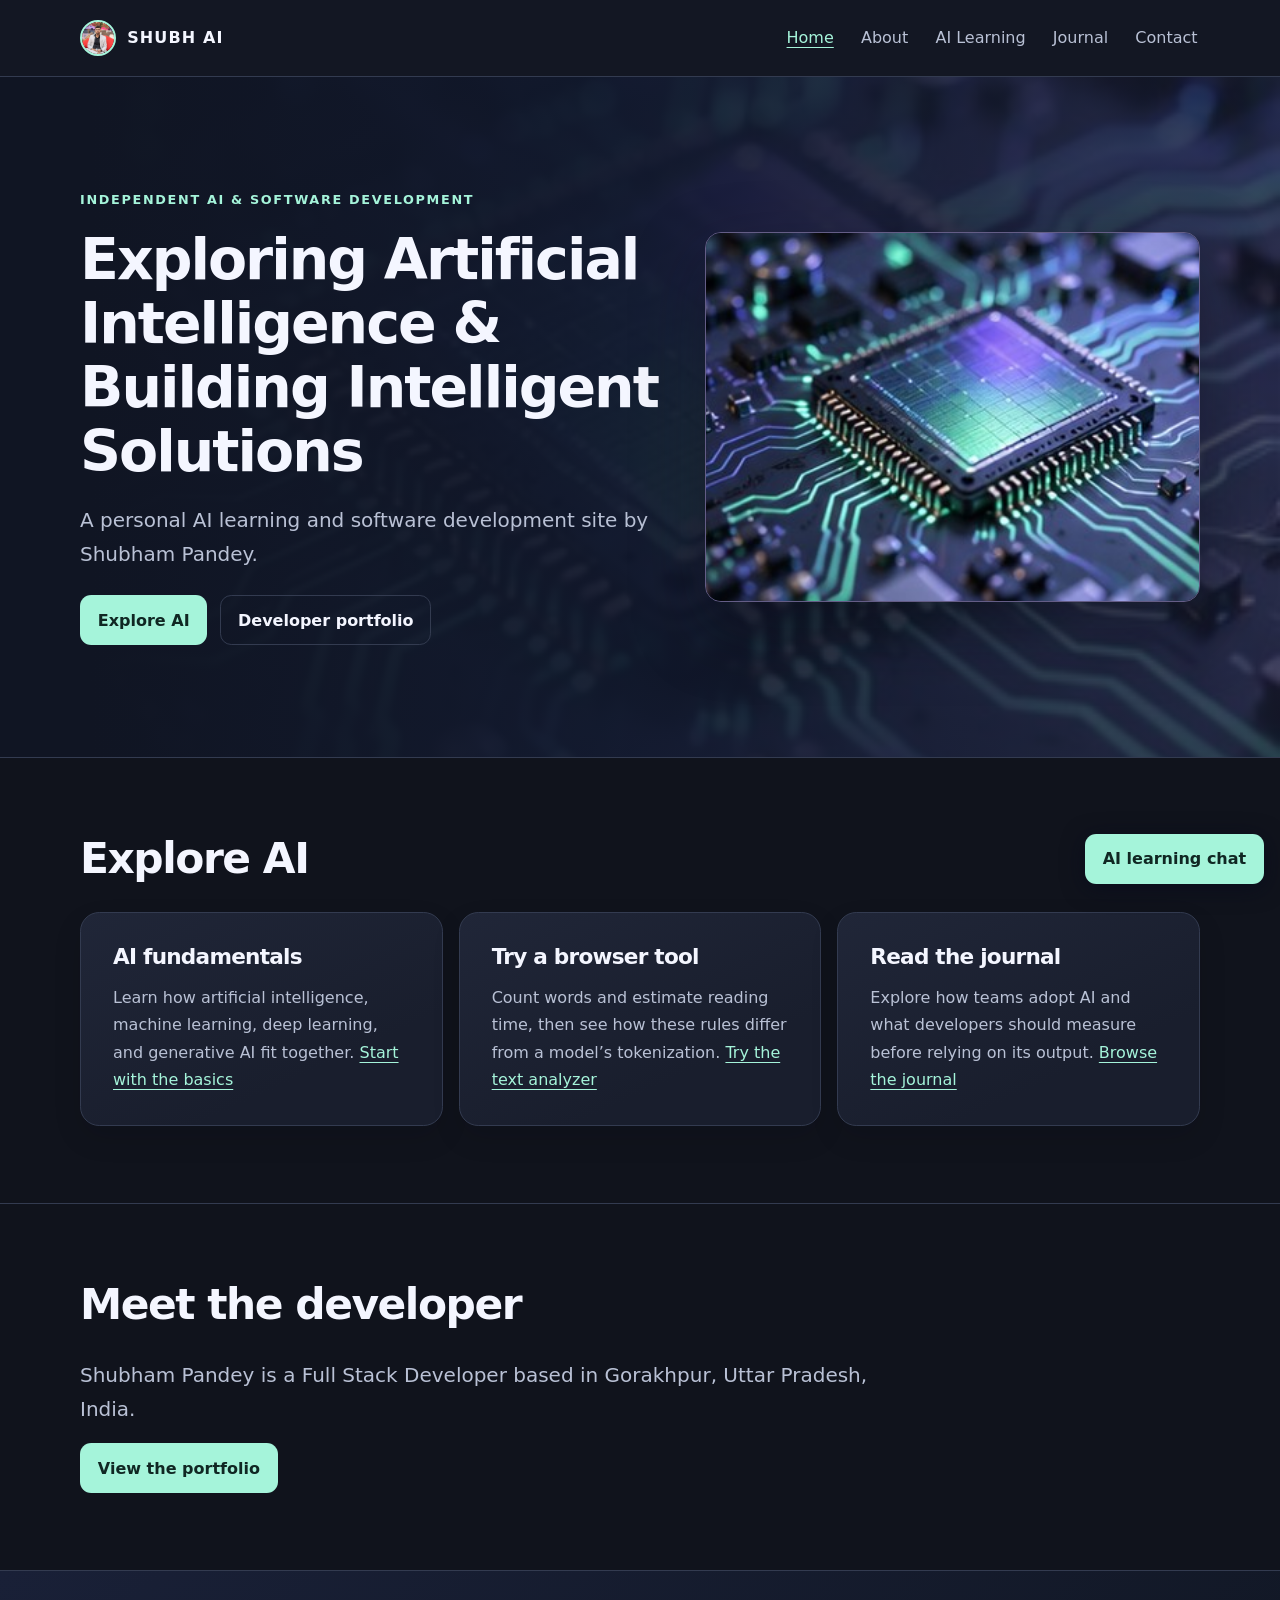
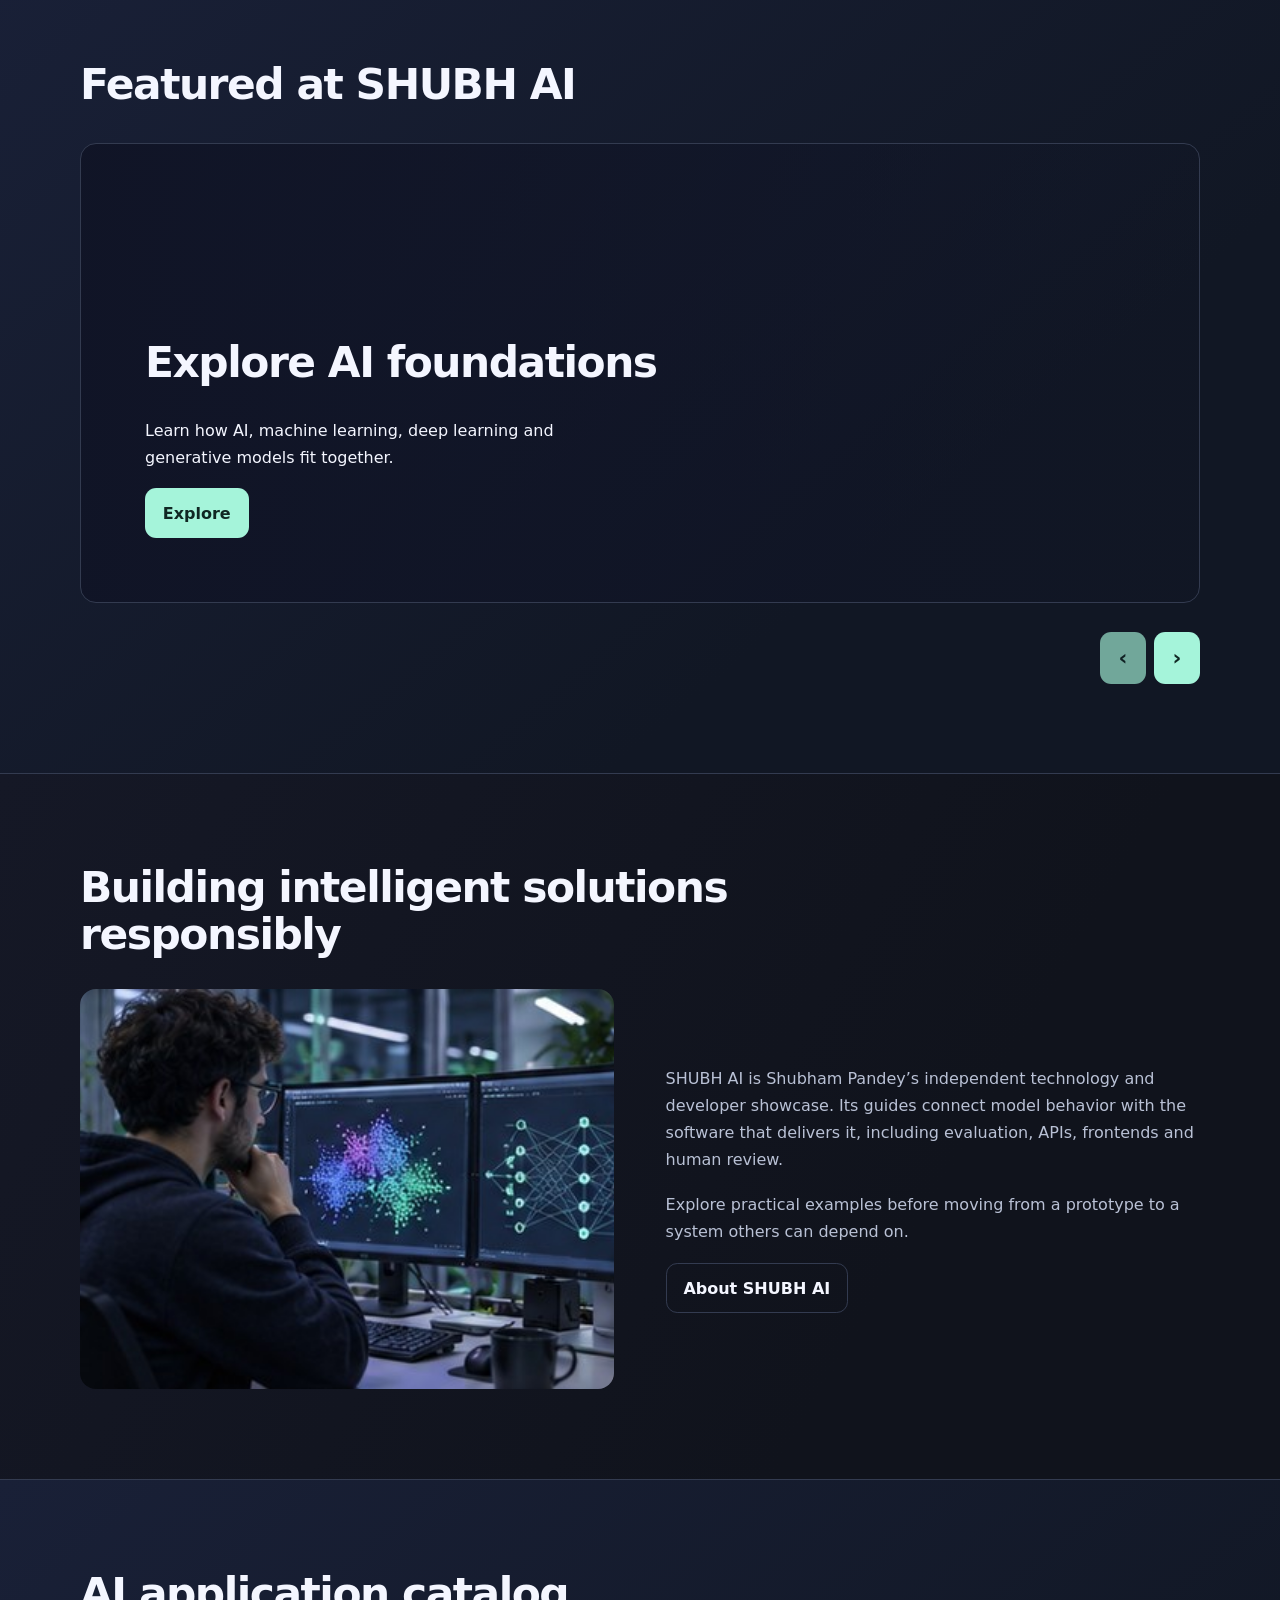
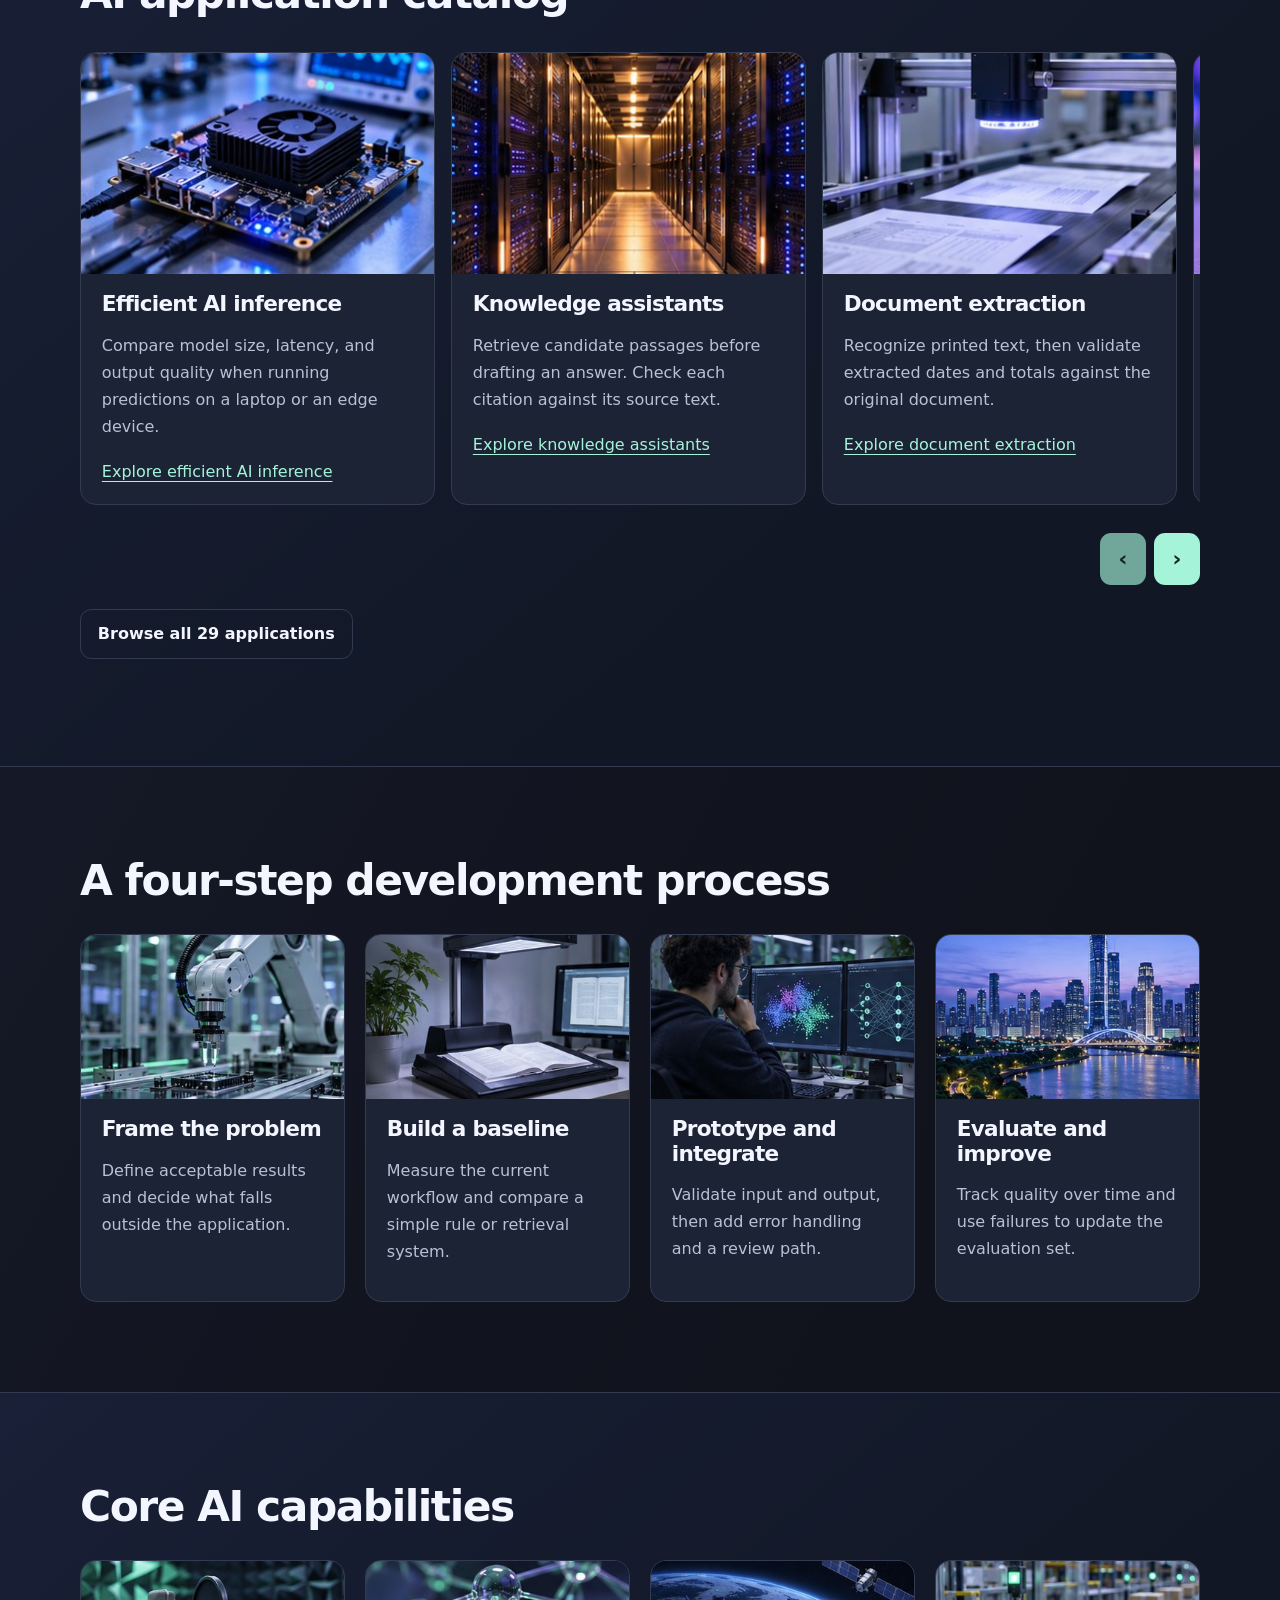
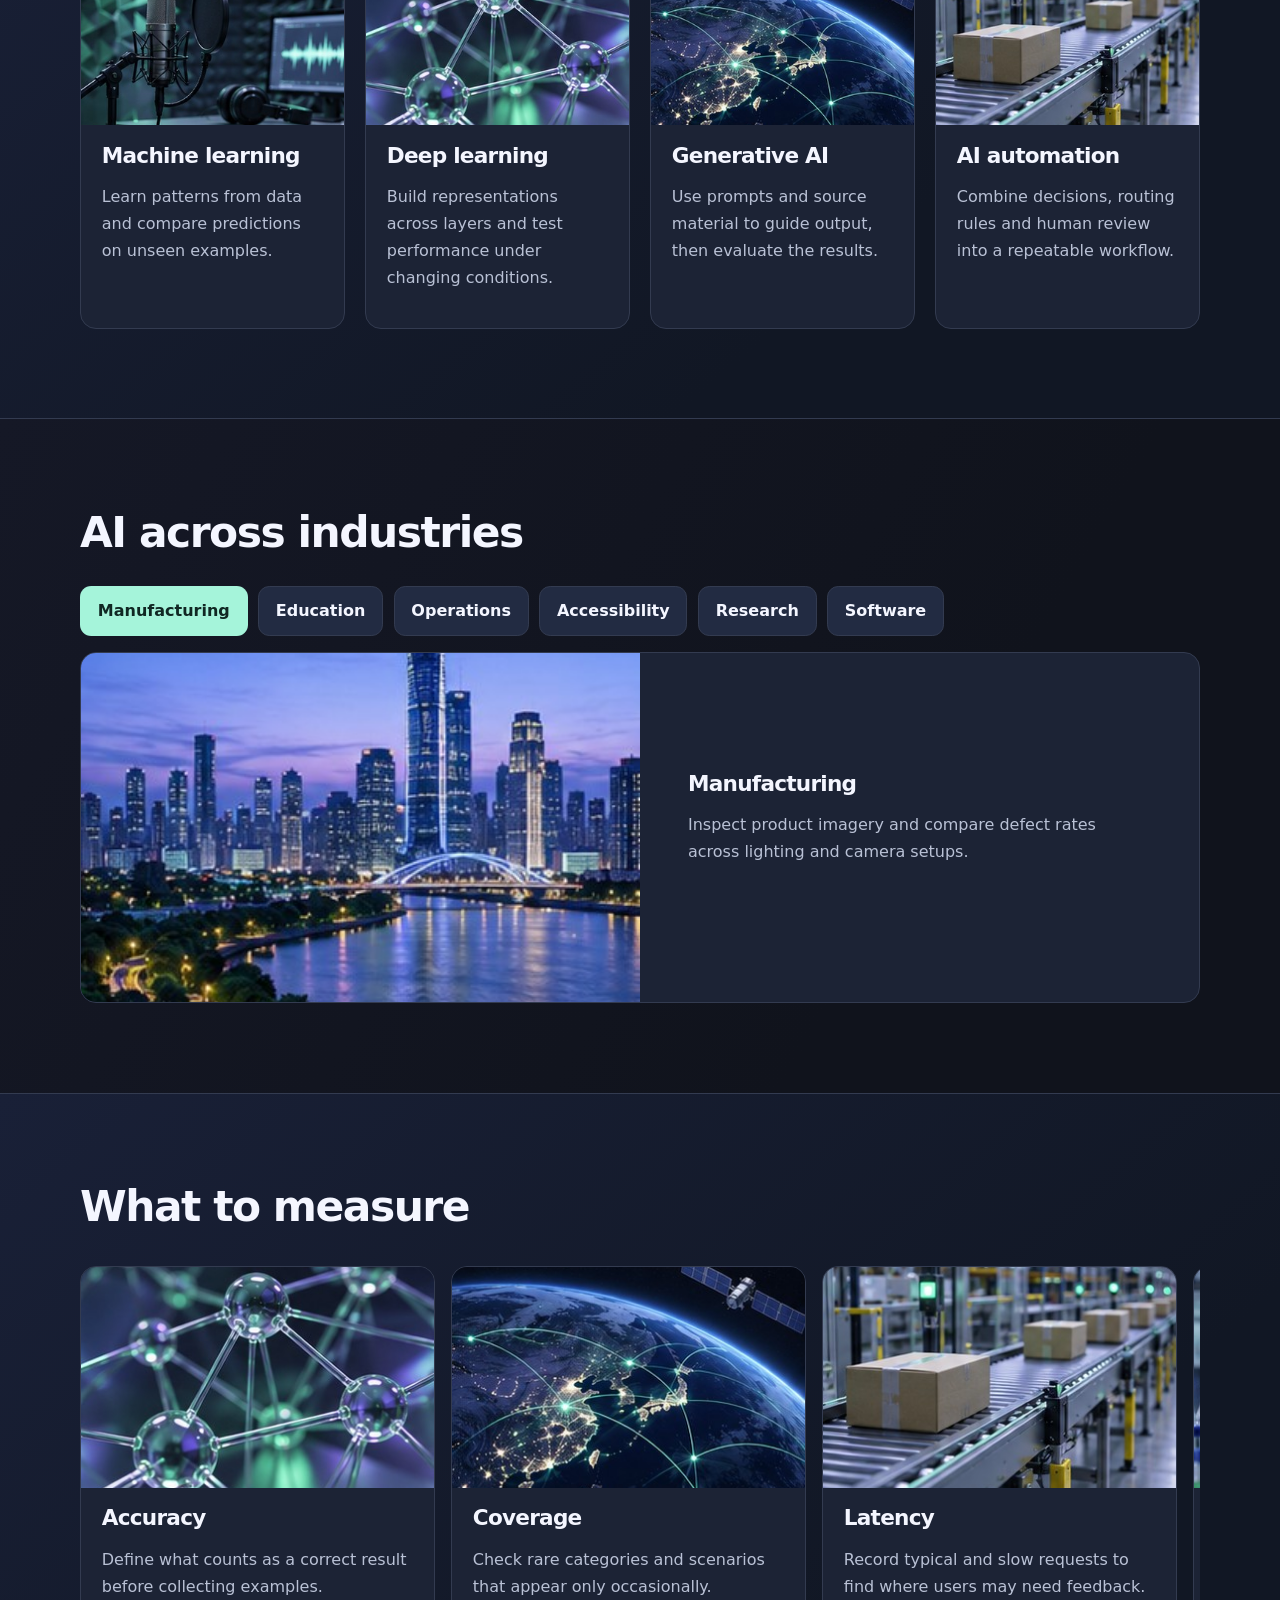
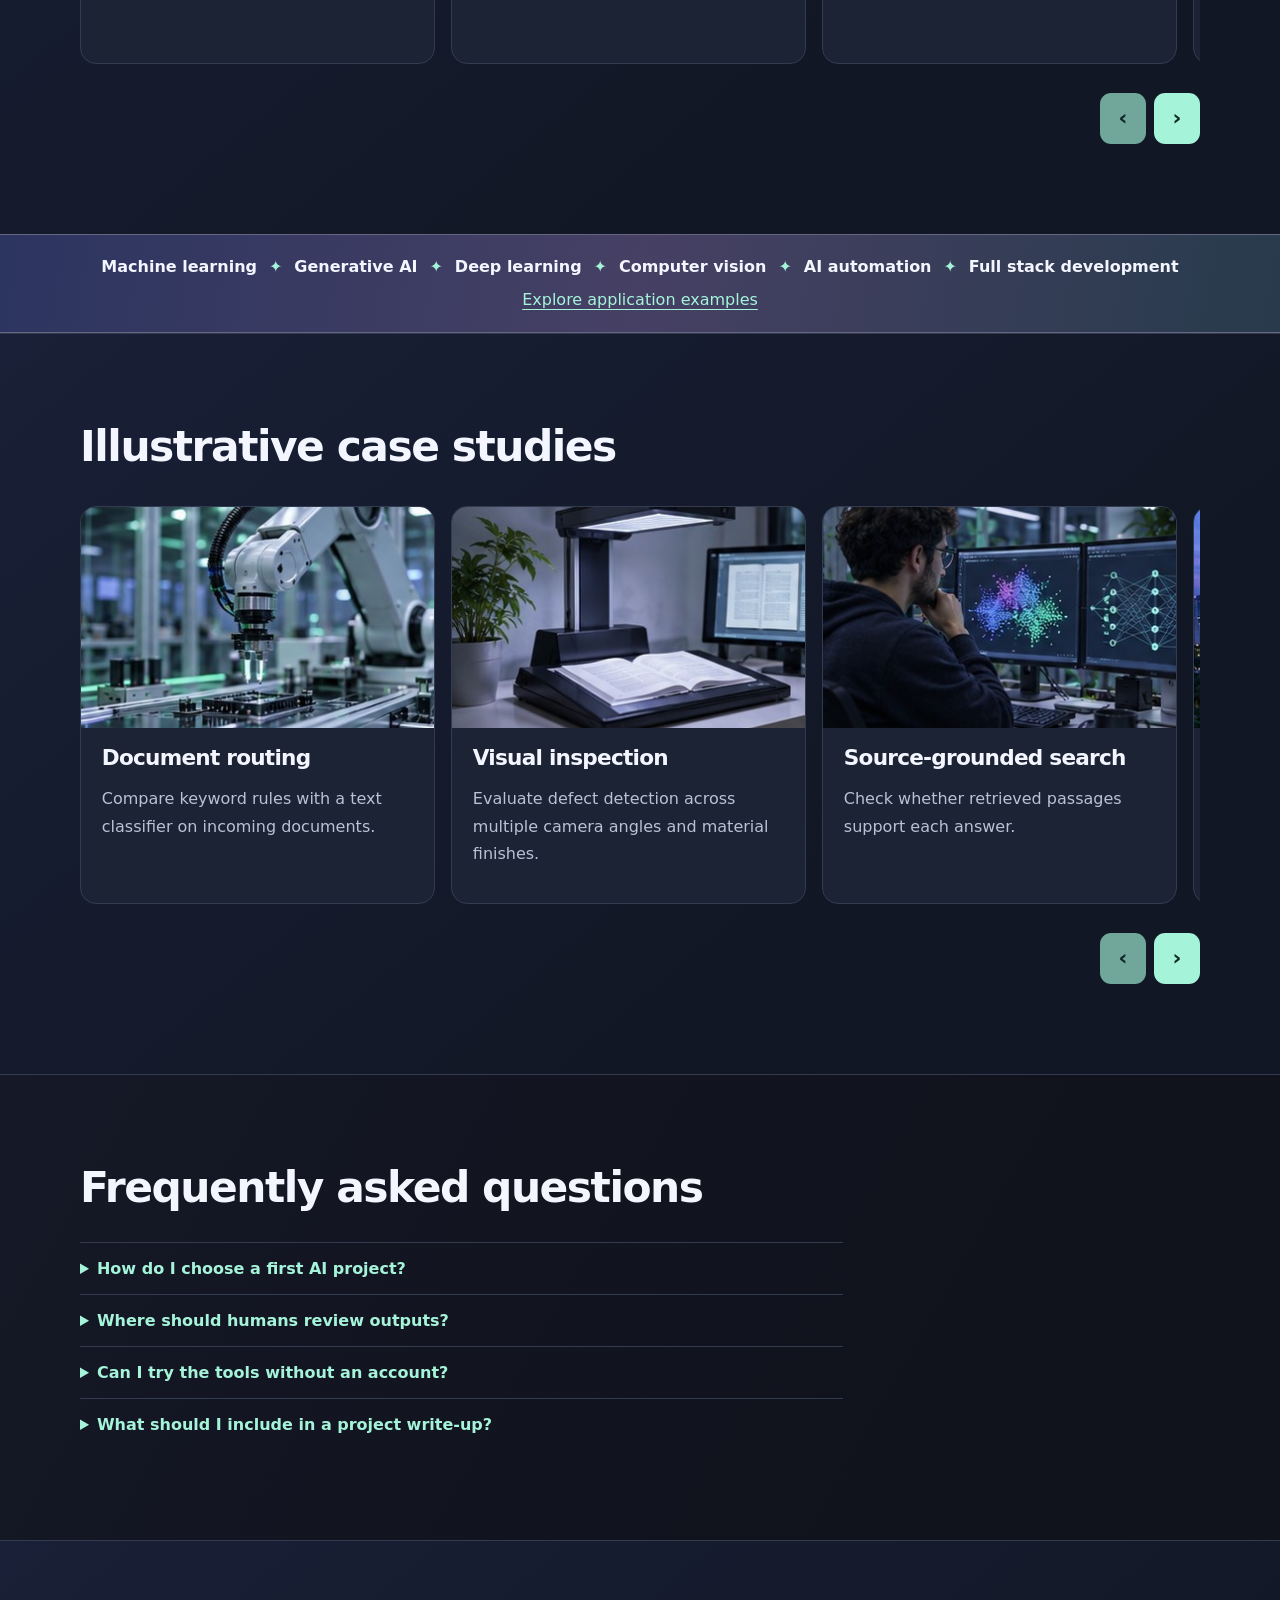
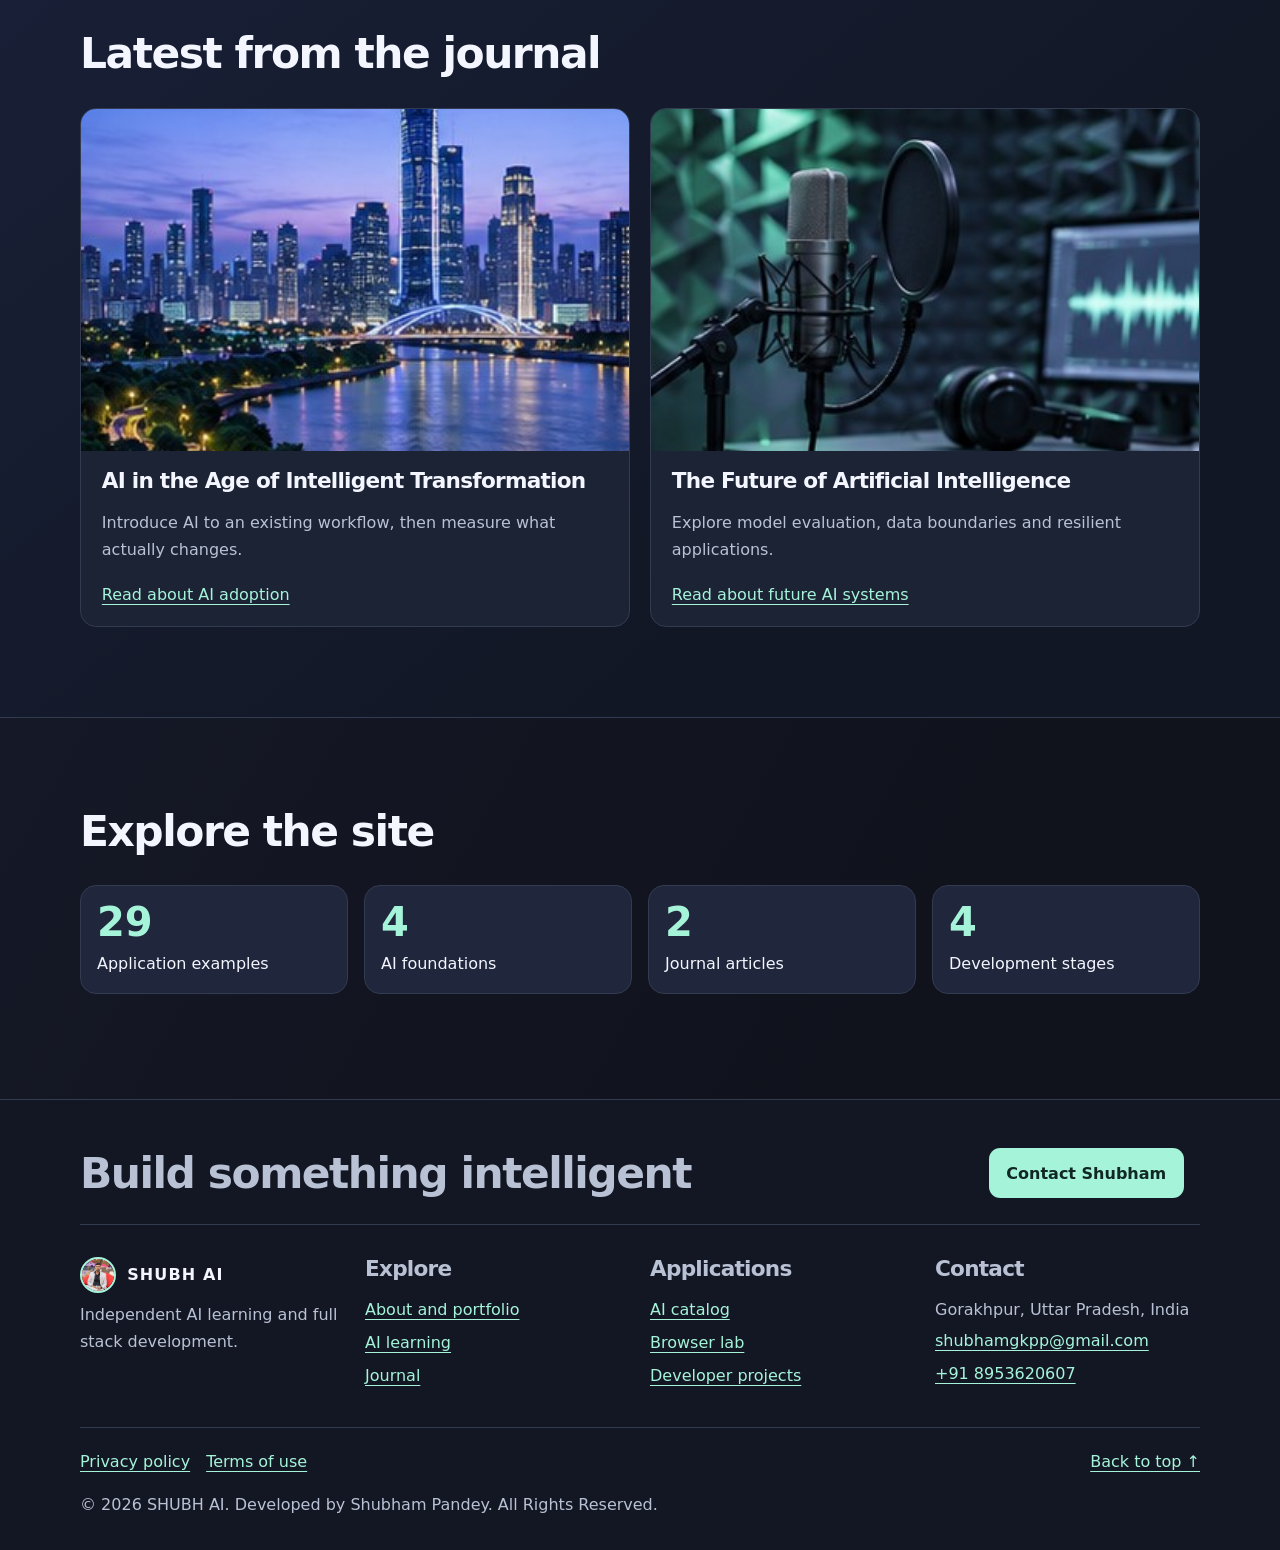
==== index.html @ d853c89f "Publish SHUBH AI website source" ====
<!doctype html>
<html lang="en">
<head>
  <meta charset="utf-8">
  <meta name="viewport" content="width=device-width, initial-scale=1">
  <title>Exploring Artificial Intelligence &amp; Building Intelligent Solutions | SHUBH AI</title>
  <meta name="description" content="A personal AI learning and software development site by Shubham Pandey.">
  <meta name="theme-color" content="#10131c">
  <link rel="icon" href="assets/mark.svg" type="image/svg+xml">
  <link rel="stylesheet" href="assets/site.css">
  <script defer src="assets/site.js"></script>

  <script defer src="assets/experience.js"></script>
</head>
<body id="top">
  <a class="skip" href="#main">Skip to content</a>
  <header><div class="wrap bar">
    <a class="brand" href="index.html"><img class="portrait-logo" src="assets/brand-photo.png" width="36" height="36" alt=""> SHUBH AI</a>
    <button class="menu secondary" type="button" aria-controls="navigation" aria-expanded="false">Menu</button>
    <nav id="navigation" aria-label="Main navigation"><a href="index.html" aria-current="page">Home</a><a href="about.html">About</a><a href="ai-solutions.html">AI Learning</a><a href="blog.html">Journal</a><a href="contact.html">Contact</a></nav>
  </div></header>
  <main id="main" tabindex="-1">
    <section class="hero home"><div class="wrap">
      <div><p class="eyebrow">Independent AI &amp; software development</p><h1>Exploring Artificial Intelligence &amp; Building Intelligent Solutions</h1><p class="lead">A personal AI learning and software development site by Shubham Pandey.</p><div class="actions"><a class="button " href="ai-solutions.html">Explore AI</a><a class="button secondary" href="about.html#developer">Developer portfolio</a></div></div><img class="editorial" src="assets/editorial-0.jpg" width="640" height="480" alt="" fetchpriority="high">
    </div></section>
    <section class="section"><div class="wrap "><h2>Explore AI</h2><div class="grid"><article class="card"><h3>AI fundamentals</h3><p>Learn how artificial intelligence, machine learning, deep learning, and generative AI fit together. <a href="ai-solutions.html#artificial-intelligence">Start with the basics</a></p></article><article class="card"><h3>Try a browser tool</h3><p>Count words and estimate reading time, then see how these rules differ from a model’s tokenization. <a href="ai-solutions.html#tools">Try the text analyzer</a></p></article><article class="card"><h3>Read the journal</h3><p>Explore how teams adopt AI and what developers should measure before relying on its output. <a href="blog.html">Browse the journal</a></p></article></div></div></section><section class="section"><div class="wrap "><h2>Meet the developer</h2><p class="lead">Shubham Pandey is a Full Stack Developer based in Gorakhpur, Uttar Pradesh, India.</p><a class="button " href="about.html#developer">View the portfolio</a></div></section>
  <section class="showcase featured"><div class="wrap"><h2>Featured at SHUBH AI</h2><div class="carousel" data-carousel><div class="rail" tabindex="0" aria-label="Scrollable cards"><article class="hero-slide" style="--hero-image:url(assets/editorial-0.jpg)"><div><h2>Explore AI foundations</h2><p>Learn how AI, machine learning, deep learning and generative models fit together.</p><a class="button" href="ai-solutions.html">Explore</a></div></article><article class="hero-slide" style="--hero-image:url(assets/editorial-1.jpg)"><div><h2>Study practical applications</h2><p>Explore 29 examples spanning vision, language, research and automation.</p><a class="button" href="ai-solutions.html#catalog">Explore</a></div></article><article class="hero-slide" style="--hero-image:url(assets/editorial-2.jpg)"><div><h2>Read the AI journal</h2><p>Explore decisions that shape real AI applications.</p><a class="button" href="blog.html">Explore</a></div></article><article class="hero-slide" style="--hero-image:url(assets/editorial-3.jpg)"><div><h2>Meet the developer</h2><p>See the portfolio and technical skill set behind SHUBH AI.</p><a class="button" href="about.html#developer">Explore</a></div></article><article class="hero-slide" style="--hero-image:url(assets/editorial-4.jpg)"><div><h2>Try the browser lab</h2><p>Analyze text without an account or external API.</p><a class="button" href="ai-solutions.html#tools">Explore</a></div></article></div><div class="rail-controls" hidden><button type="button" data-prev aria-label="Previous card">‹</button><button type="button" data-next aria-label="Next card">›</button></div></div></div></section><section class="showcase "><div class="wrap"><h2>Building intelligent solutions responsibly</h2><div class="feature-split"><img class="editorial" src="assets/editorial-5.jpg" width="640" height="480" alt="" loading="lazy"><div><p>SHUBH AI is Shubham Pandey’s independent technology and developer showcase. Its guides connect model behavior with the software that delivers it, including evaluation, APIs, frontends and human review.</p><p>Explore practical examples before moving from a prototype to a system others can depend on.</p><a class="button secondary" href="about.html">About SHUBH AI</a></div></div></div></section><section class="showcase "><div class="wrap"><h2>AI application catalog</h2><div class="carousel" data-carousel><div class="rail" tabindex="0" aria-label="Scrollable cards"><article class="feature-card" ><img class="editorial" src="assets/editorial-16.jpg" width="640" height="480" alt="" loading="lazy"><div><h3>Efficient AI inference</h3><p>Compare model size, latency, and output quality when running predictions on a laptop or an edge device.</p><a href="ai-solutions.html#application-1">Explore efficient AI inference</a></div></article><article class="feature-card" ><img class="editorial" src="assets/editorial-17.jpg" width="640" height="480" alt="" loading="lazy"><div><h3>Knowledge assistants</h3><p>Retrieve candidate passages before drafting an answer. Check each citation against its source text.</p><a href="ai-solutions.html#application-2">Explore knowledge assistants</a></div></article><article class="feature-card" ><img class="editorial" src="assets/editorial-20.jpg" width="640" height="480" alt="" loading="lazy"><div><h3>Document extraction</h3><p>Recognize printed text, then validate extracted dates and totals against the original document.</p><a href="ai-solutions.html#application-3">Explore document extraction</a></div></article><article class="feature-card" ><img class="editorial" src="assets/editorial-19.jpg" width="640" height="480" alt="" loading="lazy"><div><h3>Interview practice</h3><p>Build a rubric for practice questions and give learners feedback they can inspect.</p><a href="ai-solutions.html#application-4">Explore interview practice</a></div></article><article class="feature-card" ><img class="editorial" src="assets/editorial-12.jpg" width="640" height="480" alt="" loading="lazy"><div><h3>Image classification</h3><p>Train on labeled examples. Use error analysis to find classes the model confuses.</p><a href="ai-solutions.html#application-5">Explore image classification</a></div></article><article class="feature-card" ><img class="editorial" src="assets/editorial-21.jpg" width="640" height="480" alt="" loading="lazy"><div><h3>Video event detection</h3><p>Test event detection on short clips with changes in lighting and camera position.</p><a href="ai-solutions.html#application-6">Explore video event detection</a></div></article><article class="feature-card" ><img class="editorial" src="assets/editorial-29.jpg" width="640" height="480" alt="" loading="lazy"><div><h3>Driver attention</h3><p>Study how glare and camera position affect an attention detector on recorded test clips.</p><a href="ai-solutions.html#application-7">Explore driver attention</a></div></article><article class="feature-card" ><img class="editorial" src="assets/editorial-2.jpg" width="640" height="480" alt="" loading="lazy"><div><h3>Image generation</h3><p>Compare how composition, lighting and subject descriptions influence generated images.</p><a href="ai-solutions.html#application-8">Explore image generation</a></div></article><article class="feature-card" ><img class="editorial" src="assets/editorial-9.jpg" width="640" height="480" alt="" loading="lazy"><div><h3>3D reconstruction</h3><p>Combine multiple views into a point cloud and inspect gaps where surfaces were occluded.</p><a href="ai-solutions.html#application-9">Explore 3d reconstruction</a></div></article><article class="feature-card" ><img class="editorial" src="assets/editorial-8.jpg" width="640" height="480" alt="" loading="lazy"><div><h3>Image segmentation</h3><p>Mark pixel-level regions and measure how accurately the model traces their boundaries.</p><a href="ai-solutions.html#application-10">Explore image segmentation</a></div></article><article class="feature-card" ><img class="editorial" src="assets/editorial-18.jpg" width="640" height="480" alt="" loading="lazy"><div><h3>Code review assistance</h3><p>Surface potential edge cases and link each suggestion to a test or relevant line of code.</p><a href="ai-solutions.html#application-11">Explore code review assistance</a></div></article><article class="feature-card" ><img class="editorial" src="assets/editorial-1.jpg" width="640" height="480" alt="" loading="lazy"><div><h3>Search quality</h3><p>Use relevance judgments to compare keyword and semantic retrieval.</p><a href="ai-solutions.html#application-12">Explore search quality</a></div></article><article class="feature-card" ><img class="editorial" src="assets/editorial-23.jpg" width="640" height="480" alt="" loading="lazy"><div><h3>Route planning</h3><p>Compare routes using travel times, time windows and constraints such as vehicle capacity.</p><a href="ai-solutions.html#application-13">Explore route planning</a></div></article><article class="feature-card" ><img class="editorial" src="assets/editorial-13.jpg" width="640" height="480" alt="" loading="lazy"><div><h3>Sensor monitoring</h3><p>Identify abnormal changes in a device stream and separate transient noise from sustained drift.</p><a href="ai-solutions.html#application-14">Explore sensor monitoring</a></div></article><article class="feature-card" ><img class="editorial" src="assets/editorial-26.jpg" width="640" height="480" alt="" loading="lazy"><div><h3>Data exploration</h3><p>Plot missing values and distributions before asking a model to summarize a dataset.</p><a href="ai-solutions.html#application-15">Explore data exploration</a></div></article><article class="feature-card" ><img class="editorial" src="assets/editorial-28.jpg" width="640" height="480" alt="" loading="lazy"><div><h3>Image editing</h3><p>Use masks to isolate an object from its background and assess edge fidelity.</p><a href="ai-solutions.html#application-16">Explore image editing</a></div></article><article class="feature-card" ><img class="editorial" src="assets/editorial-30.jpg" width="640" height="480" alt="" loading="lazy"><div><h3>Question generation</h3><p>Draft practice questions from a source passage and verify that each answer can be supported.</p><a href="ai-solutions.html#application-17">Explore question generation</a></div></article><article class="feature-card" ><img class="editorial" src="assets/editorial-22.jpg" width="640" height="480" alt="" loading="lazy"><div><h3>Defect inspection</h3><p>Compare images of parts against labeled defects and record both missed defects and false alarms.</p><a href="ai-solutions.html#application-18">Explore defect inspection</a></div></article><article class="feature-card" ><img class="editorial" src="assets/editorial-7.jpg" width="640" height="480" alt="" loading="lazy"><div><h3>Speech transcription</h3><p>Compare word errors across accents, noisy rooms and different microphones.</p><a href="ai-solutions.html#application-19">Explore speech transcription</a></div></article><article class="feature-card" ><img class="editorial" src="assets/editorial-4.jpg" width="640" height="480" alt="" loading="lazy"><div><h3>Handwriting recognition</h3><p>Test recognition on unseen handwriting styles and preserve low-confidence candidates for review.</p><a href="ai-solutions.html#application-20">Explore handwriting recognition</a></div></article><article class="feature-card" ><img class="editorial" src="assets/editorial-14.jpg" width="640" height="480" alt="" loading="lazy"><div><h3>Workflow orchestration</h3><p>Track each processing step, make retries safe and route uncertain output to a human reviewer.</p><a href="ai-solutions.html#application-21">Explore workflow orchestration</a></div></article><article class="feature-card" ><img class="editorial" src="assets/editorial-3.jpg" width="640" height="480" alt="" loading="lazy"><div><h3>Object detection</h3><p>Locate objects in a frame, then measure how well the model locates small or overlapping items.</p><a href="ai-solutions.html#application-22">Explore object detection</a></div></article><article class="feature-card" ><img class="editorial" src="assets/editorial-6.jpg" width="640" height="480" alt="" loading="lazy"><div><h3>Demand forecasting</h3><p>Use a time-ordered split and compare predictions to a seasonal baseline.</p><a href="ai-solutions.html#application-23">Explore demand forecasting</a></div></article><article class="feature-card" ><img class="editorial" src="assets/editorial-31.jpg" width="640" height="480" alt="" loading="lazy"><div><h3>Recommendation systems</h3><p>Measure whether recommendations help users discover relevant items across different activity levels.</p><a href="ai-solutions.html#application-24">Explore recommendation systems</a></div></article><article class="feature-card" ><img class="editorial" src="assets/editorial-25.jpg" width="640" height="480" alt="" loading="lazy"><div><h3>Skill mapping</h3><p>Match learning objectives to a skills inventory and let learners inspect and correct each match.</p><a href="ai-solutions.html#application-25">Explore skill mapping</a></div></article><article class="feature-card" ><img class="editorial" src="assets/editorial-11.jpg" width="640" height="480" alt="" loading="lazy"><div><h3>Anomaly detection</h3><p>Tune alerts with historical examples and check drift before increasing their reach.</p><a href="ai-solutions.html#application-26">Explore anomaly detection</a></div></article><article class="feature-card" ><img class="editorial" src="assets/editorial-24.jpg" width="640" height="480" alt="" loading="lazy"><div><h3>Text analytics</h3><p>Compare word counts, keywords and topic labels. Inspect where each method loses important context.</p><a href="ai-solutions.html#application-27">Explore text analytics</a></div></article><article class="feature-card" ><img class="editorial" src="assets/editorial-27.jpg" width="640" height="480" alt="" loading="lazy"><div><h3>Accessibility checks</h3><p>Combine automated markup checks with manual keyboard and screen reader review.</p><a href="ai-solutions.html#application-28">Explore accessibility checks</a></div></article><article class="feature-card" ><img class="editorial" src="assets/editorial-15.jpg" width="640" height="480" alt="" loading="lazy"><div><h3>Document comparison</h3><p>Align paragraphs by meaning and highlight wording changes for a reviewer to confirm.</p><a href="ai-solutions.html#application-29">Explore document comparison</a></div></article></div><div class="rail-controls" hidden><button type="button" data-prev aria-label="Previous card">‹</button><button type="button" data-next aria-label="Next card">›</button></div></div><p class="section-link"><a class="button secondary" href="ai-solutions.html#catalog">Browse all 29 applications</a></p></div></section><section class="showcase "><div class="wrap"><h2>A four-step development process</h2><div class="feature-grid"><article class="feature-card" ><img class="editorial" src="assets/editorial-3.jpg" width="640" height="480" alt="" loading="lazy"><div><h3>Frame the problem</h3><p>Define acceptable results and decide what falls outside the application.</p></div></article><article class="feature-card" ><img class="editorial" src="assets/editorial-4.jpg" width="640" height="480" alt="" loading="lazy"><div><h3>Build a baseline</h3><p>Measure the current workflow and compare a simple rule or retrieval system.</p></div></article><article class="feature-card" ><img class="editorial" src="assets/editorial-5.jpg" width="640" height="480" alt="" loading="lazy"><div><h3>Prototype and integrate</h3><p>Validate input and output, then add error handling and a review path.</p></div></article><article class="feature-card" ><img class="editorial" src="assets/editorial-6.jpg" width="640" height="480" alt="" loading="lazy"><div><h3>Evaluate and improve</h3><p>Track quality over time and use failures to update the evaluation set.</p></div></article></div></div></section><section class="showcase "><div class="wrap"><h2>Core AI capabilities</h2><div class="feature-grid"><article class="feature-card" ><img class="editorial" src="assets/editorial-7.jpg" width="640" height="480" alt="" loading="lazy"><div><h3>Machine learning</h3><p>Learn patterns from data and compare predictions on unseen examples.</p></div></article><article class="feature-card" ><img class="editorial" src="assets/editorial-8.jpg" width="640" height="480" alt="" loading="lazy"><div><h3>Deep learning</h3><p>Build representations across layers and test performance under changing conditions.</p></div></article><article class="feature-card" ><img class="editorial" src="assets/editorial-9.jpg" width="640" height="480" alt="" loading="lazy"><div><h3>Generative AI</h3><p>Use prompts and source material to guide output, then evaluate the results.</p></div></article><article class="feature-card" ><img class="editorial" src="assets/editorial-10.jpg" width="640" height="480" alt="" loading="lazy"><div><h3>AI automation</h3><p>Combine decisions, routing rules and human review into a repeatable workflow.</p></div></article></div></div></section><section class="showcase "><div class="wrap"><h2>AI across industries</h2><div data-tabs><div class="tab-buttons" role="tablist" aria-label="AI across industries" hidden><button type="button" id="index-tab-0" aria-controls="index-panel-0" role="tab" aria-selected="false">Manufacturing</button><button type="button" id="index-tab-1" aria-controls="index-panel-1" role="tab" aria-selected="false">Education</button><button type="button" id="index-tab-2" aria-controls="index-panel-2" role="tab" aria-selected="false">Operations</button><button type="button" id="index-tab-3" aria-controls="index-panel-3" role="tab" aria-selected="false">Accessibility</button><button type="button" id="index-tab-4" aria-controls="index-panel-4" role="tab" aria-selected="false">Research</button><button type="button" id="index-tab-5" aria-controls="index-panel-5" role="tab" aria-selected="false">Software</button></div><div class="tab-panels"><div id="index-panel-0" aria-labelledby="index-tab-0" role="tabpanel"><article class="feature-card" ><img class="editorial" src="assets/editorial-6.jpg" width="640" height="480" alt="" loading="lazy"><div><h3>Manufacturing</h3><p>Inspect product imagery and compare defect rates across lighting and camera setups.</p></div></article></div><div id="index-panel-1" aria-labelledby="index-tab-1" role="tabpanel"><article class="feature-card" ><img class="editorial" src="assets/editorial-7.jpg" width="640" height="480" alt="" loading="lazy"><div><h3>Education</h3><p>Generate practice questions from a known reading and check each answer against the text.</p></div></article></div><div id="index-panel-2" aria-labelledby="index-tab-2" role="tabpanel"><article class="feature-card" ><img class="editorial" src="assets/editorial-8.jpg" width="640" height="480" alt="" loading="lazy"><div><h3>Operations</h3><p>Forecast demand and keep a manual override for unusual events.</p></div></article></div><div id="index-panel-3" aria-labelledby="index-tab-3" role="tabpanel"><article class="feature-card" ><img class="editorial" src="assets/editorial-9.jpg" width="640" height="480" alt="" loading="lazy"><div><h3>Accessibility</h3><p>Evaluate captions and transcripts using varied audio and speakers.</p></div></article></div><div id="index-panel-4" aria-labelledby="index-tab-4" role="tabpanel"><article class="feature-card" ><img class="editorial" src="assets/editorial-10.jpg" width="640" height="480" alt="" loading="lazy"><div><h3>Research</h3><p>Compare notes across sources and verify summaries against the primary material.</p></div></article></div><div id="index-panel-5" aria-labelledby="index-tab-5" role="tabpanel"><article class="feature-card" ><img class="editorial" src="assets/editorial-11.jpg" width="640" height="480" alt="" loading="lazy"><div><h3>Software</h3><p>Use assisted review to find edge cases and confirm each change with tests.</p></div></article></div></div></div></div></section><section class="showcase "><div class="wrap"><h2>What to measure</h2><div class="carousel" data-carousel><div class="rail" tabindex="0" aria-label="Scrollable cards"><article class="feature-card" ><img class="editorial" src="assets/editorial-8.jpg" width="640" height="480" alt="" loading="lazy"><div><h3>Accuracy</h3><p>Define what counts as a correct result before collecting examples.</p></div></article><article class="feature-card" ><img class="editorial" src="assets/editorial-9.jpg" width="640" height="480" alt="" loading="lazy"><div><h3>Coverage</h3><p>Check rare categories and scenarios that appear only occasionally.</p></div></article><article class="feature-card" ><img class="editorial" src="assets/editorial-10.jpg" width="640" height="480" alt="" loading="lazy"><div><h3>Latency</h3><p>Record typical and slow requests to find where users may need feedback.</p></div></article><article class="feature-card" ><img class="editorial" src="assets/editorial-11.jpg" width="640" height="480" alt="" loading="lazy"><div><h3>Reliability</h3><p>Test incomplete inputs and external-service failures.</p></div></article><article class="feature-card" ><img class="editorial" src="assets/editorial-12.jpg" width="640" height="480" alt="" loading="lazy"><div><h3>Privacy</h3><p>Limit data collection to what the feature actually needs.</p></div></article><article class="feature-card" ><img class="editorial" src="assets/editorial-13.jpg" width="640" height="480" alt="" loading="lazy"><div><h3>Human review</h3><p>Make corrections visible and reversible.</p></div></article><article class="feature-card" ><img class="editorial" src="assets/editorial-14.jpg" width="640" height="480" alt="" loading="lazy"><div><h3>Accessibility</h3><p>Test with keyboard controls and assistive technology.</p></div></article><article class="feature-card" ><img class="editorial" src="assets/editorial-15.jpg" width="640" height="480" alt="" loading="lazy"><div><h3>Maintenance</h3><p>Revisit benchmarks when data, dependencies or model versions change.</p></div></article></div><div class="rail-controls" hidden><button type="button" data-prev aria-label="Previous card">‹</button><button type="button" data-next aria-label="Next card">›</button></div></div></div></section><section class="topic-band" aria-label="AI topics"><p>Machine learning <span aria-hidden="true">✦</span> Generative AI <span aria-hidden="true">✦</span> Deep learning <span aria-hidden="true">✦</span> Computer vision <span aria-hidden="true">✦</span> AI automation <span aria-hidden="true">✦</span> Full stack development</p><a href="ai-solutions.html#catalog">Explore application examples</a></section><section class="showcase "><div class="wrap"><h2>Illustrative case studies</h2><div class="carousel" data-carousel><div class="rail" tabindex="0" aria-label="Scrollable cards"><article class="feature-card" ><img class="editorial" src="assets/editorial-3.jpg" width="640" height="480" alt="" loading="lazy"><div><h3>Document routing</h3><p>Compare keyword rules with a text classifier on incoming documents.</p></div></article><article class="feature-card" ><img class="editorial" src="assets/editorial-4.jpg" width="640" height="480" alt="" loading="lazy"><div><h3>Visual inspection</h3><p>Evaluate defect detection across multiple camera angles and material finishes.</p></div></article><article class="feature-card" ><img class="editorial" src="assets/editorial-5.jpg" width="640" height="480" alt="" loading="lazy"><div><h3>Source-grounded search</h3><p>Check whether retrieved passages support each answer.</p></div></article><article class="feature-card" ><img class="editorial" src="assets/editorial-6.jpg" width="640" height="480" alt="" loading="lazy"><div><h3>Demand forecasts</h3><p>Compare a seasonal baseline with a model on successive weekly holdouts.</p></div></article><article class="feature-card" ><img class="editorial" src="assets/editorial-7.jpg" width="640" height="480" alt="" loading="lazy"><div><h3>Speech recognition</h3><p>Compare transcription quality for quiet speech and background noise.</p></div></article><article class="feature-card" ><img class="editorial" src="assets/editorial-8.jpg" width="640" height="480" alt="" loading="lazy"><div><h3>Image editing</h3><p>Evaluate how well a segmentation mask preserves fine edges.</p></div></article><article class="feature-card" ><img class="editorial" src="assets/editorial-9.jpg" width="640" height="480" alt="" loading="lazy"><div><h3>Automated survey coding</h3><p>Compare coding agreement on ambiguous responses.</p></div></article><article class="feature-card" ><img class="editorial" src="assets/editorial-10.jpg" width="640" height="480" alt="" loading="lazy"><div><h3>User recommendations</h3><p>Review coverage across new and returning users.</p></div></article><article class="feature-card" ><img class="editorial" src="assets/editorial-11.jpg" width="640" height="480" alt="" loading="lazy"><div><h3>Frontend performance</h3><p>Track which interface changes improve perceived loading times.</p></div></article></div><div class="rail-controls" hidden><button type="button" data-prev aria-label="Previous card">‹</button><button type="button" data-next aria-label="Next card">›</button></div></div></div></section><section class="showcase "><div class="wrap"><h2>Frequently asked questions</h2><div class="faq"><details><summary>How do I choose a first AI project?</summary><p>Pick a narrow task with examples you can verify. Measure a simple baseline before training or integrating a model.</p></details><details><summary>Where should humans review outputs?</summary><p>Add review wherever an incorrect decision could affect people, publish information, or change important records.</p></details><details><summary>Can I try the tools without an account?</summary><p>The text analyzer and the learning chat run locally in your browser.</p></details><details><summary>What should I include in a project write-up?</summary><p>Document the input data, baseline, evaluation split, limitations and examples of failures.</p></details></div></div></section><section class="showcase "><div class="wrap"><h2>Latest from the journal</h2><div class="feature-grid"><article class="feature-card" ><img class="editorial" src="assets/editorial-6.jpg" width="640" height="480" alt="" loading="lazy"><div><h3>AI in the Age of Intelligent Transformation</h3><p>Introduce AI to an existing workflow, then measure what actually changes.</p><a href="ai-in-the-age-of-intelligent-transformation.html">Read about AI adoption</a></div></article><article class="feature-card" ><img class="editorial" src="assets/editorial-7.jpg" width="640" height="480" alt="" loading="lazy"><div><h3>The Future of Artificial Intelligence</h3><p>Explore model evaluation, data boundaries and resilient applications.</p><a href="the-future-of-artificial-intelligence.html">Read about future AI systems</a></div></article></div></div></section><section class="showcase"><div class="wrap"><h2>Explore the site</h2><dl class="site-stats"><div><dt>Application examples</dt><dd>29</dd></div><div><dt>AI foundations</dt><dd>4</dd></div><div><dt>Journal articles</dt><dd>2</dd></div><div><dt>Development stages</dt><dd>4</dd></div></dl></div></section></main>
  <footer class="site-footer"><div class="wrap">
<div class="footer-cta"><h2>Build something intelligent</h2><a class="button" href="contact.html">Contact Shubham</a></div>
<div class="footer-grid"><div><a class="brand" href="index.html"><img class="portrait-logo" src="assets/brand-photo.png" width="36" height="36" alt=""> SHUBH AI</a><p>Independent AI learning and full stack development.</p></div>
<div><h3>Explore</h3><a href="about.html">About and portfolio</a><a href="ai-solutions.html">AI learning</a><a href="blog.html">Journal</a></div>
<div><h3>Applications</h3><a href="ai-solutions.html#catalog">AI catalog</a><a href="ai-solutions.html#tools">Browser lab</a><a href="about.html#projects">Developer projects</a></div>
<div><h3>Contact</h3><p>Gorakhpur, Uttar Pradesh, India</p><a href="mailto:shubhamgkpp@gmail.com">shubhamgkpp@gmail.com</a><a href="tel:+918953620607">+91 8953620607</a></div></div>
<div class="footer-bottom"><a class="back-top" href="#top">Back to top ↑</a><a href="privacy-policy.html">Privacy policy</a><a href="term-services.html">Terms of use</a><p>© 2026 SHUBH AI. Developed by Shubham Pandey. All Rights Reserved.</p></div></div></footer><button type="button" class="chat-launch" aria-controls="learning-chat" aria-expanded="false" hidden>AI learning chat</button>
<section class="chat-panel" id="learning-chat" aria-labelledby="chat-title" hidden>
<div class="chat-heading"><h2 id="chat-title">AI learning chat</h2><button type="button" data-chat-close aria-label="Close chat">×</button></div>
<p>Ask about SHUBH AI, Shubham, projects, or contact details. General questions are skipped.</p><div class="chat-history" role="log" aria-live="polite"></div>
<form id="chat-form"><label for="chat-query">Ask about an AI topic</label><input id="chat-query" name="query" required maxlength="180" placeholder="Try: How can I contact Shubham?"><button>Send</button></form></section>
</body>
</html>
---- assets/site.css ----
:root{color-scheme:dark;--bg:#10131c;--surface:#191e2d;--border:#333b50;--muted:#b9c1d5;--ink:#f4f6ff;--mint:#a5f4da;--violet:#bcb0ff;font-family:"DM Sans",system-ui,sans-serif}
*{box-sizing:border-box}
body{margin:0;background:var(--bg);color:var(--ink);line-height:1.7}
a{color:var(--mint);text-underline-offset:.25em}
a:hover{color:white}
:focus-visible{outline:3px solid var(--violet);outline-offset:5px}
.wrap{width:min(1120px,calc(100% - 3rem));margin-inline:auto}
header{border-bottom:1px solid var(--border);background:#131723}
.bar{display:flex;align-items:center;justify-content:space-between;flex-wrap:wrap;gap:1rem;padding-block:1rem}
.brand{display:inline-flex;gap:.7rem;align-items:center;font-weight:850;letter-spacing:.07em;text-decoration:none;color:var(--ink)}
nav{display:flex;flex-wrap:wrap;gap:.5rem 1.4rem}
nav a{color:var(--muted);text-decoration:none}
nav a[aria-current]{color:var(--mint);text-decoration:underline}
.menu{display:none}
.skip{position:absolute;left:1rem;top:1rem;transform:translateY(-200%);background:var(--bg);padding:.5rem;z-index:5}
.skip:focus{transform:none}
.hero{background:radial-gradient(ellipse at 78% 20%,#302753,transparent 55%),radial-gradient(ellipse at 9% 90%,#14343a,transparent 52%);border-bottom:1px solid var(--border)}
.hero .wrap{padding-block:clamp(3rem,9vw,8rem)}
.hero.home .wrap{display:grid;grid-template-columns:1.25fr 1fr;gap:2rem;align-items:center}
.eyebrow{color:var(--mint);font-weight:700;letter-spacing:.13em;text-transform:uppercase;font-size:.8rem}
h1,h2,h3{line-height:1.12;margin:0 0 .7em;letter-spacing:-.035em}
h1{font-size:clamp(2.4rem,6vw,5.25rem);margin-bottom:.35em}
h2{font-size:clamp(1.75rem,4vw,2.65rem)}
h3{font-size:1.35rem}
p{margin:0 0 1.1rem}
.lead{font-size:clamp(1rem,2vw,1.25rem);max-width:63ch;color:var(--muted)}
.section{padding-block:clamp(2.4rem,6vw,5rem)}
.section+.section{border-top:1px solid var(--border)}
.grid{display:grid;grid-template-columns:repeat(auto-fit,minmax(min(100%,245px),1fr));gap:1rem}
.card{background:var(--surface);border:1px solid var(--border);border-radius:1.2rem;padding:clamp(1.3rem,3vw,2rem);transition:border-color .2s,transform .2s}
.card:hover{border-color:var(--violet);transform:translateY(-3px)}
.card p,.muted{color:var(--muted)}
.actions{display:flex;flex-wrap:wrap;gap:.8rem;margin-top:1.5rem}
.button,button{display:inline-block;border:1px solid transparent;border-radius:.7rem;padding:.65rem 1.05rem;background:var(--mint);color:#102723;font:inherit;font-weight:750;text-decoration:none;cursor:pointer}
.button:hover,button:hover{background:white;color:#102723}
button:disabled{opacity:.65;cursor:default}
.secondary{background:transparent;border-color:var(--border);color:var(--ink)}
.prose{max-width:70ch}
.prose h2:not(:first-child){margin-top:1.3em}
label{display:block;font-weight:650;margin-bottom:.3rem}
input,textarea{display:block;width:100%;margin-bottom:1rem;padding:.7rem .8rem;border:1px solid var(--border);border-radius:.55rem;background:#10131c;color:var(--ink);font:inherit}
textarea{min-height:9rem;resize:vertical}
[hidden]{display:none!important}
#form-status,#text-result{margin-top:1rem;color:var(--mint)}
.visual{width:100%;height:auto;max-width:460px;margin-inline:auto;display:block}
.flow-dot{animation:pulse 3s ease-in-out infinite alternate;transform-box:fill-box;transform-origin:center}
@keyframes pulse{to{transform:scale(1.4);opacity:.65}}
footer{border-top:1px solid var(--border);color:var(--muted);padding-block:2rem}
footer a{margin-right:1rem}
footer p{margin-top:1rem;margin-bottom:0}
@media(max-width:680px){
.wrap{width:calc(100% - 2rem)}
.hero.home .wrap{grid-template-columns:1fr}
.visual{max-width:300px}
.bar nav{width:100%}
.js .menu{display:inline-block}
}
@media(prefers-reduced-motion:reduce){*,*::before,*::after{animation:none!important;transition:none!important}}
@layer polish {
  body { overflow-wrap: anywhere; }
}
body{min-height:100vh;display:flex;flex-direction:column}
main{flex:1}
.brand{flex-shrink:0}
nav a{display:inline-flex;align-items:center;min-height:44px;padding:.25rem .15rem}
.hero{background-image:radial-gradient(ellipse at 77% 22%,#322751,transparent 58%),radial-gradient(ellipse at 12% 85%,#19363e,transparent 62%)}
.hero:not(.home) .wrap{padding-block:clamp(2.75rem,7vw,6rem)}
.hero h1{text-wrap:balance}
.hero .lead:last-child{margin-bottom:0}
.card{min-width:0;background:linear-gradient(155deg,#202638,var(--surface) 70%);box-shadow:0 12px 28px #090b141f}
.card p:last-child{margin-bottom:0}
.card:focus-within{border-color:var(--violet)}
.card address{font-style:normal}
.card input:focus,.card textarea:focus,textarea:focus{border-color:var(--mint)}
button:disabled:hover{background:var(--mint)}
.visual{filter:drop-shadow(0 18px 32px #080b1766)}
footer{background:#131723}
@media(max-width:850px){
  .hero.home .wrap{grid-template-columns:minmax(0,1.1fr) minmax(0,.9fr)}
  .hero.home h1{font-size:clamp(2.25rem,6.5vw,4.75rem)}
}
@media(max-width:680px){
  .hero.home .wrap{grid-template-columns:minmax(0,1fr)}
  .bar nav a{padding-inline:.35rem}
}
.showcase{padding-block:clamp(3rem,7vw,6rem);border-top:1px solid var(--border);background:linear-gradient(120deg,#151826,#10131c 70%)}
.showcase h2{max-width:28ch}
.showcase:nth-of-type(even){background:linear-gradient(140deg,#192037,#111724 70%)}
.editorial{display:block;width:100%;height:auto;aspect-ratio:4/3;object-fit:cover;background:#293448;border-radius:1rem}
.home .editorial{box-shadow:0 26px 70px #070a1366;border:1px solid #645d86}
.feature-grid,.feature-split,.article-layout,.footer-grid{display:grid;gap:1.25rem}
.feature-grid{grid-template-columns:repeat(auto-fit,minmax(min(100%,250px),1fr))}
.feature-split{grid-template-columns:repeat(auto-fit,minmax(min(100%,375px),1fr));align-items:center;gap:clamp(1.25rem,4vw,4rem)}
.feature-split p,.feature-card p,.showcase>div>p{color:var(--muted)}
.feature-card{min-width:0;overflow:hidden;border:1px solid var(--border);border-radius:1rem;background:#1c2335;transition:transform .2s,border-color .2s}
.feature-card .editorial{border-radius:0;aspect-ratio:16/10}
.feature-card>div{padding:1.15rem 1.3rem}
.feature-card:hover,.feature-card:focus-within{border-color:var(--violet)}
.feature-card:hover{transform:translateY(-3px)}
.feature-card:target{outline:2px solid var(--mint);outline-offset:3px;scroll-margin:1rem}
.carousel{min-width:0}
.rail{display:grid;grid-auto-flow:column;grid-auto-columns:clamp(230px,32%,355px);gap:1rem;overflow-x:auto;scroll-snap-type:x mandatory;scroll-behavior:smooth;padding:.35rem 0 .8rem;scrollbar-color:#76719b #191e2d}
.rail>*{scroll-snap-align:start}
.rail-controls{display:flex;justify-content:flex-end;gap:.5rem;margin-top:1rem}
.rail-controls button{min-width:46px;padding:.4rem .75rem;font-size:1.35rem}
.featured .rail{grid-auto-columns:100%}
.hero-slide{display:grid;align-items:end;min-height:clamp(315px,36vw,460px);padding:clamp(1.4rem,5vw,4rem);border:1px solid var(--border);border-radius:1rem;background:linear-gradient(90deg,#101426f5,#101426a0 57%,#10142625),var(--hero-image) center/cover no-repeat}
.hero-slide p{max-width:45ch}
.section-link{margin-top:1.5rem}
.faq,.article-notes{max-width:75ch}
details{border-top:1px solid var(--border);padding:.75rem 0}
summary{cursor:pointer;font-weight:700;color:var(--mint)}
details p{margin:.65rem 0 0}
.catalog-controls{display:grid;gap:.35rem 1rem;grid-template-columns:auto minmax(0,1fr);align-items:center;margin:1.25rem 0}
.catalog-controls input,.catalog-controls select,.catalog-controls p{margin:0}
select{width:100%;border:1px solid var(--border);border-radius:.55rem;background:#10131c;color:var(--ink);font:inherit;padding:.7rem .8rem}
.article-layout{grid-template-columns:minmax(0,2.25fr) minmax(200px,1fr);align-items:start;gap:clamp(1.4rem,4vw,3.5rem)}
.article-layout article>.editorial,.card>.editorial{margin-bottom:1.5rem}
.article-layout article>.editorial{aspect-ratio:16/8}
.article-layout article>h2:not(:first-child){margin-top:1.25em}
.article-sidebar{background:var(--surface);border:1px solid var(--border);border-radius:1rem;padding:1.15rem}
.article-sidebar h2{font-size:1.55rem}
.article-notes form{margin-top:1rem}
.footer-cta{display:flex;gap:1rem;justify-content:space-between;align-items:center;flex-wrap:wrap;border-bottom:1px solid var(--border);padding:1rem 0 1.6rem}
.footer-cta h2{margin:0}
.footer-grid{grid-template-columns:repeat(auto-fit,minmax(min(100%,205px),1fr));padding-block:2rem}
.footer-grid>div>a{display:block;margin-bottom:.35rem}
.footer-grid>div>.brand{display:inline-flex}
.footer-grid p{margin:0 0 .25rem}
.footer-bottom{border-top:1px solid var(--border);padding-top:1.25rem}
.chat-launch{position:fixed;z-index:4;right:1rem;bottom:1rem;box-shadow:0 4px 22px #070b1caa}
.chat-panel{position:fixed;z-index:5;right:1rem;bottom:1rem;width:min(390px,calc(100vw - 2rem));max-height:calc(100dvh - 2rem);overflow:auto;background:#1d2638;border:1px solid #596781;border-radius:1rem;padding:1rem;box-shadow:0 12px 44px #020617c0}
.chat-heading{display:flex;align-items:center;justify-content:space-between;gap:1rem}
.chat-heading h2{font-size:1.5rem;margin:0}
.chat-history{max-height:30vh;overflow:auto}
.chat-history p{background:#121828;padding:.65rem;border-radius:.5rem;margin-bottom:.4rem}
.chat-panel form{margin-top:.8rem}
@media(max-width:680px){
  .rail{grid-auto-columns:min(82%,310px)}
  .article-layout,.catalog-controls{grid-template-columns:minmax(0,1fr)}
  .hero.home .editorial{max-height:310px}
}
@media(prefers-reduced-motion:reduce){.rail{scroll-behavior:auto}.feature-card:hover{transform:none}}
.tab-buttons{display:flex;flex-wrap:wrap;gap:.65rem;margin:0 0 1rem}
.tab-buttons button[aria-selected=false]{background:#222b42;color:var(--ink);border-color:var(--border)}
.tab-panels .feature-card{display:grid;grid-template-columns:minmax(0,1fr) minmax(0,1fr);align-items:center}
.tab-panels .feature-card>div{padding:clamp(1.25rem,4vw,3rem)}
.site-stats{display:grid;grid-template-columns:repeat(auto-fit,minmax(min(100%,175px),1fr));gap:1rem}
.site-stats>div{display:flex;flex-direction:column-reverse;padding:1rem;border:1px solid var(--border);border-radius:1rem;background:#20263b}
.site-stats dd{color:var(--mint);font-size:2.5rem;font-weight:800;line-height:1;margin:0 0 .5rem}
@media(max-width:680px){.tab-panels .feature-card{grid-template-columns:minmax(0,1fr)}}
.hero.home{background-image:linear-gradient(90deg,#101523 7%,#11182cf2 48%,#17192dbb 100%),url(editorial-0.jpg);background-size:cover;background-position:center}
.hero.home .wrap{grid-template-columns:minmax(0,1.2fr) minmax(0,1fr);min-height:min(680px,80vh);padding-block:clamp(3rem,7vw,6.7rem)}
.hero.home h1{font-size:clamp(2.3rem,4.45vw,4.1rem);text-wrap:initial}
@media(max-width:850px){.hero.home .wrap{min-height:0}.hero.home h1{font-size:clamp(2.2rem,4.75vw,3.2rem)}}
@media(max-width:680px){.hero.home .wrap{grid-template-columns:minmax(0,1fr)}}
.topic-band{display:grid;gap:.35rem;padding:1.15rem 1rem;text-align:center;background:linear-gradient(100deg,#2c3560,#464064,#283b4c);border-block:1px solid #666582}
.topic-band p{margin:0;color:var(--ink);font-weight:700}
.topic-band span{padding-inline:.4rem;color:var(--mint)}
.back-top{float:right;margin-right:0}
@media(max-width:440px){.back-top{float:none;display:block;margin-bottom:.6rem}}
.portrait-logo{object-fit:cover;object-position:50% 26%;border-radius:50%;border:2px solid var(--mint)}
.profile-photo{display:block;width:min(100%,270px);max-height:315px;object-fit:cover;object-position:50% 42%;border-radius:1rem;margin:0 0 1.3rem}
.portfolio-photo{object-position:50% 70%}
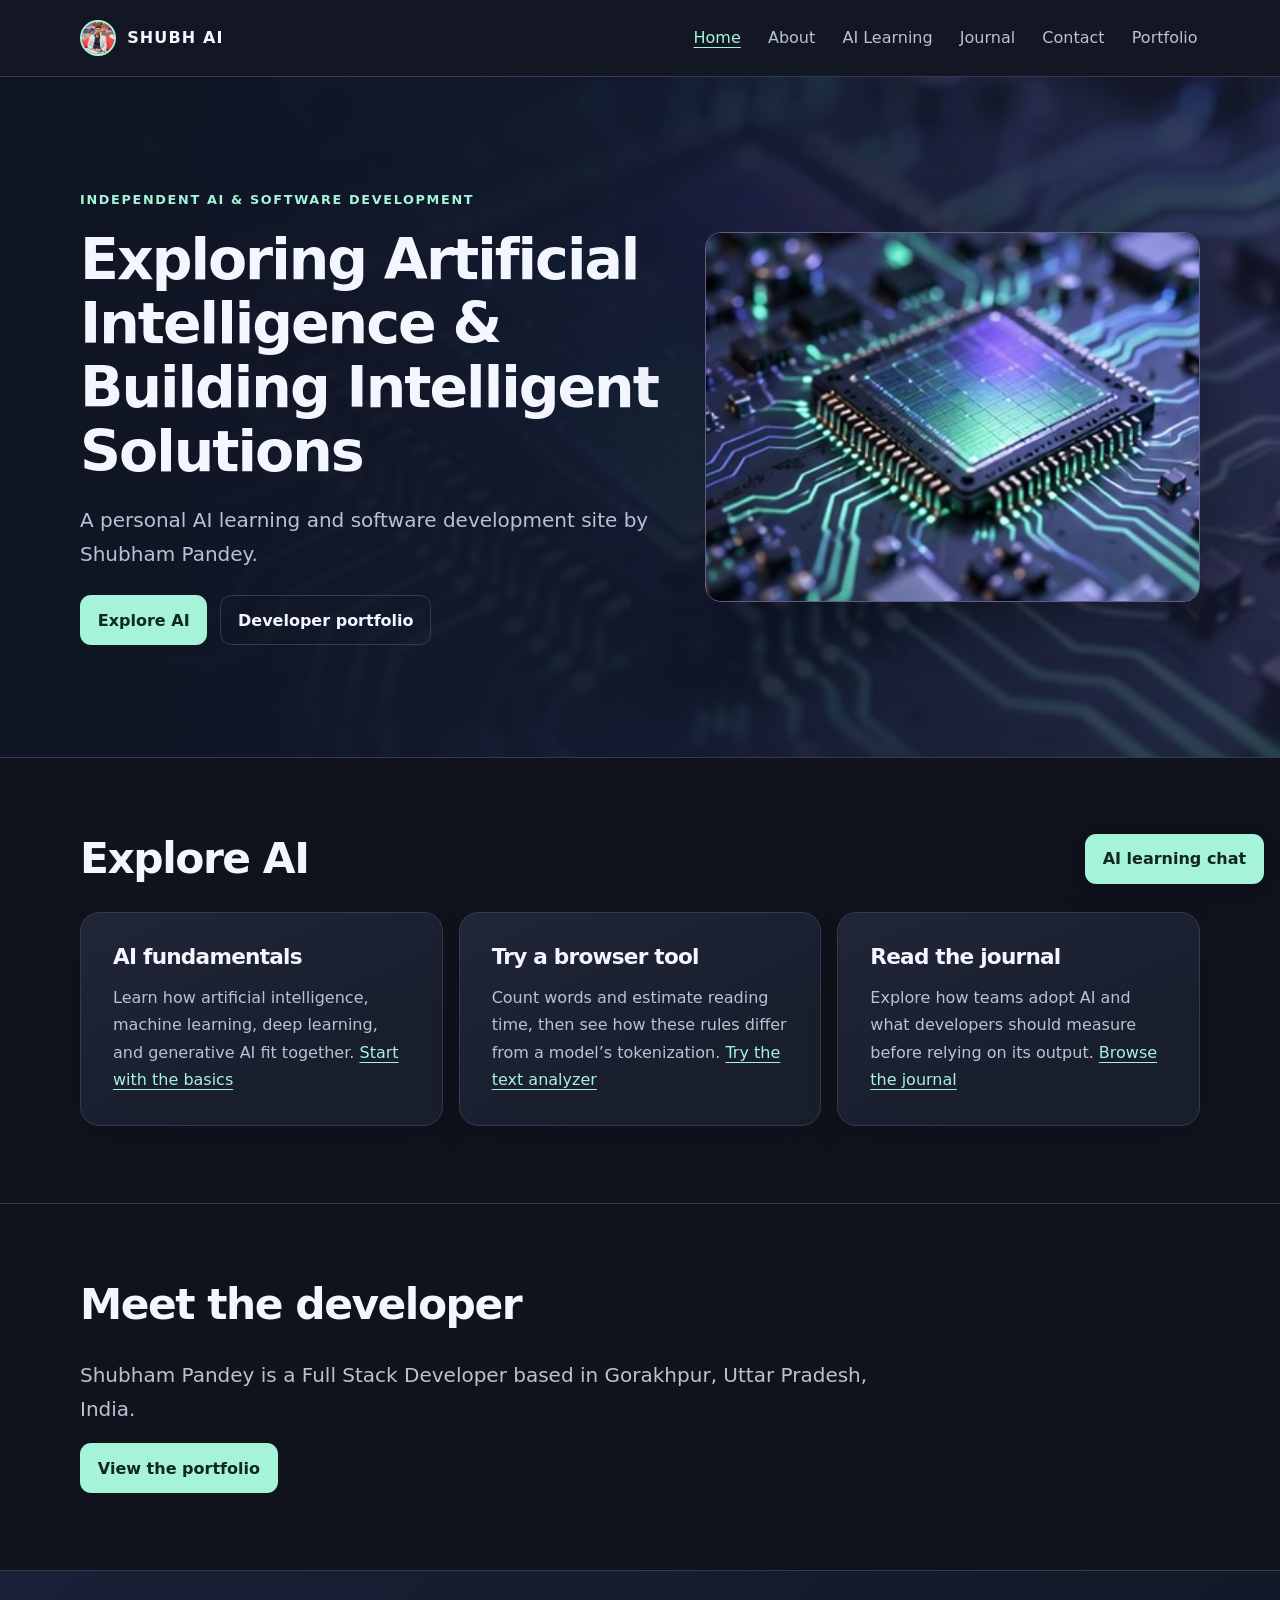
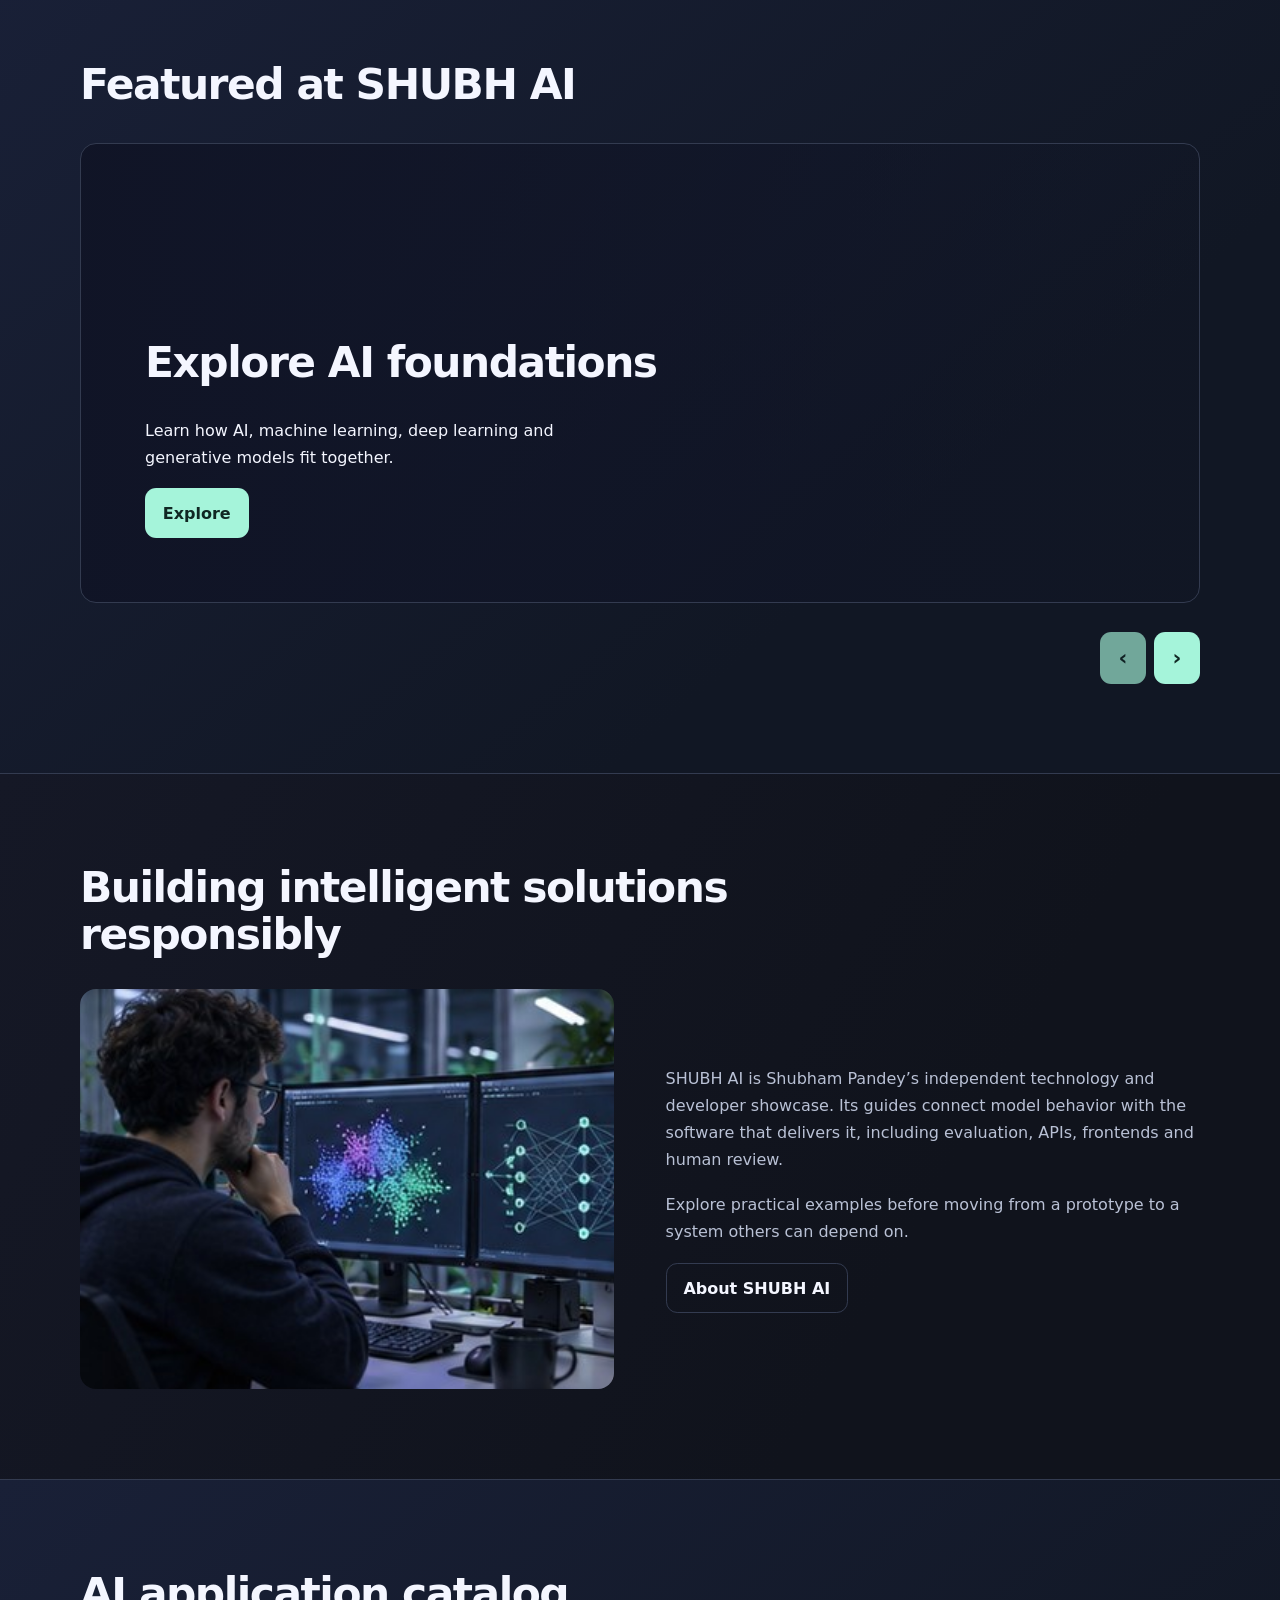
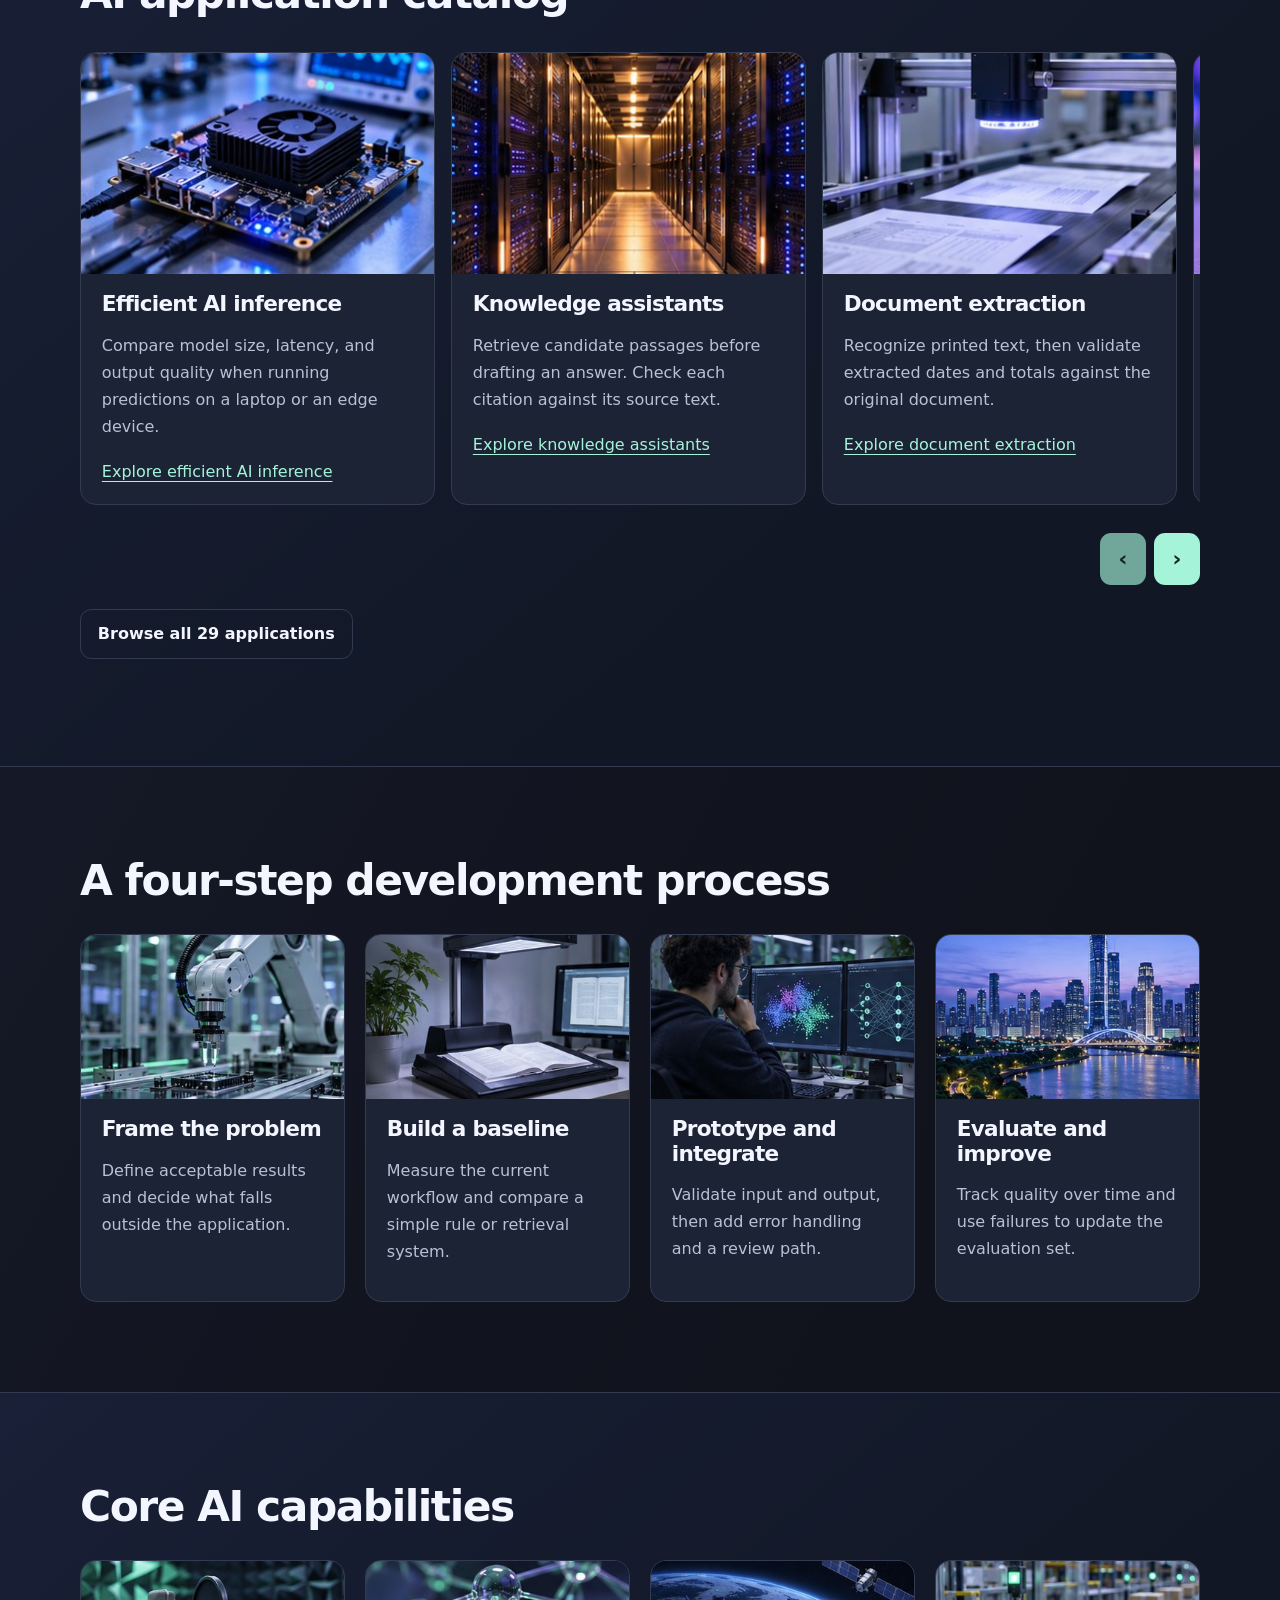
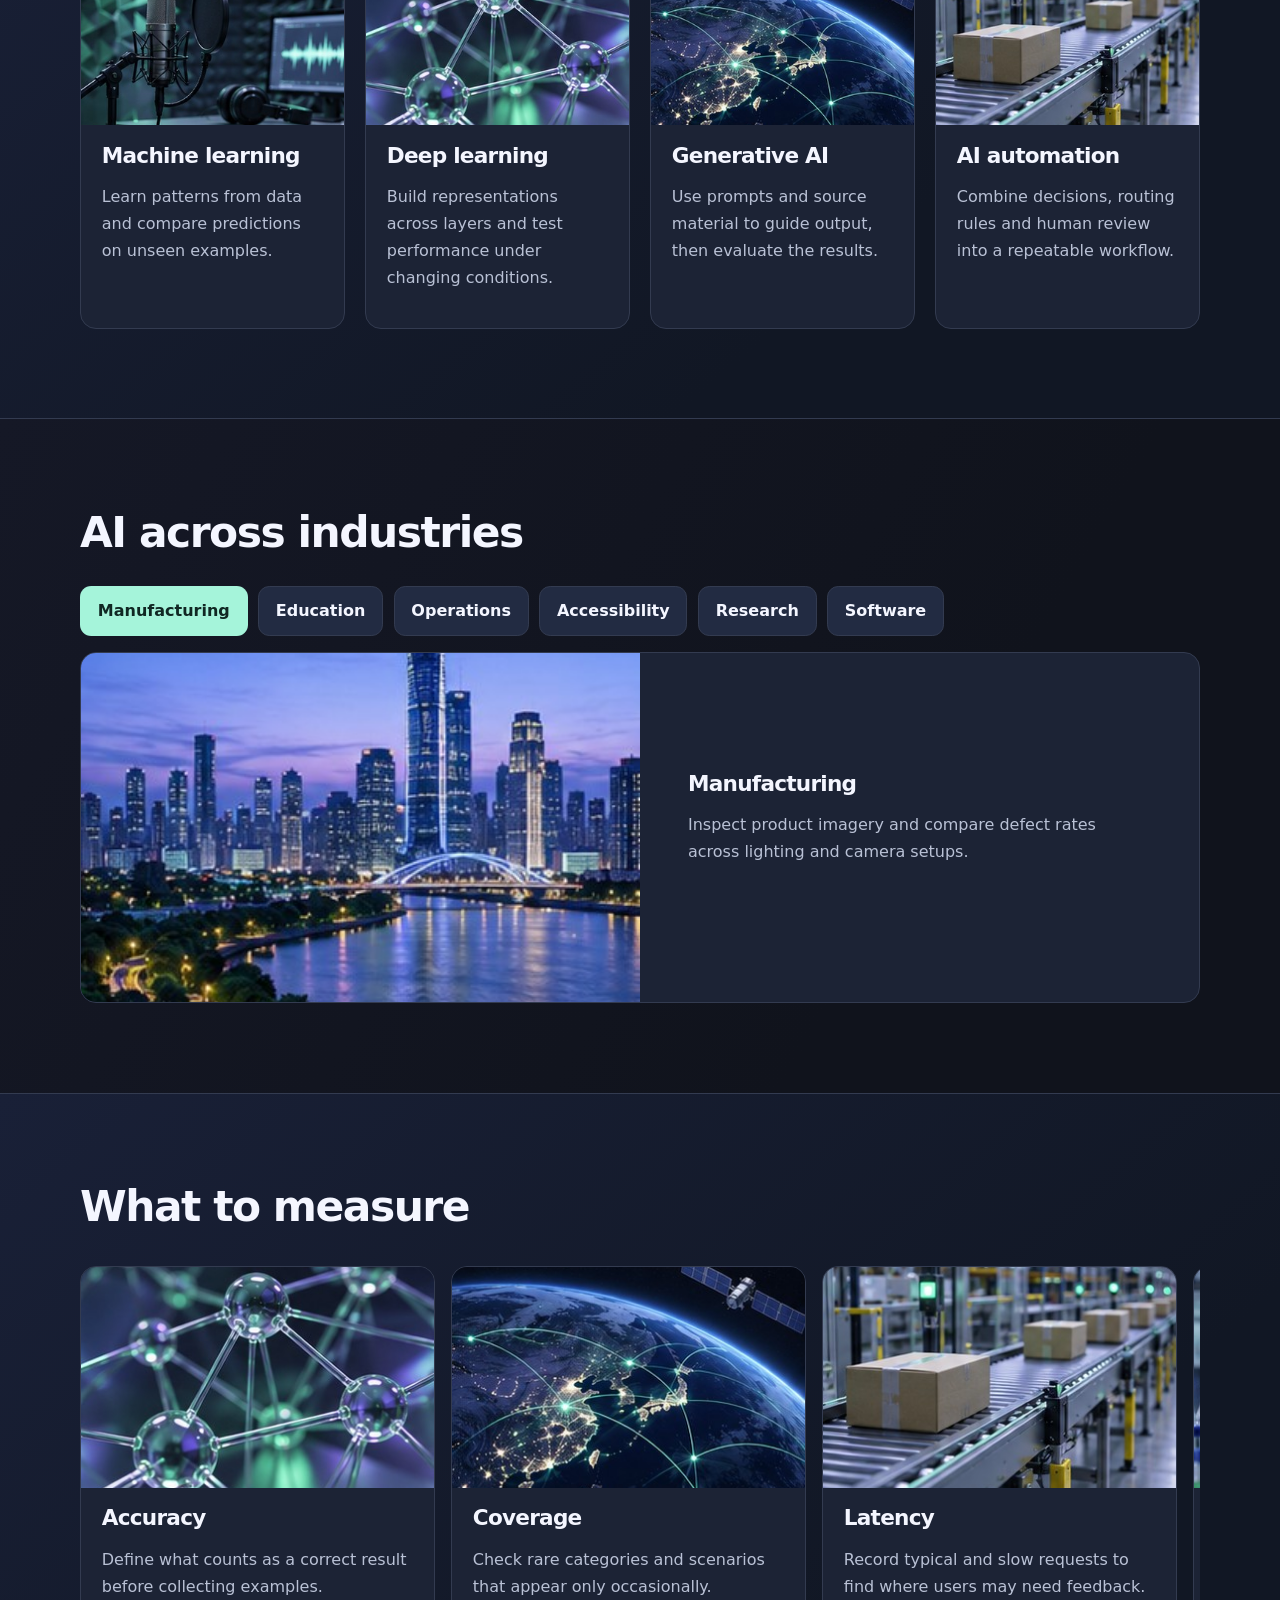
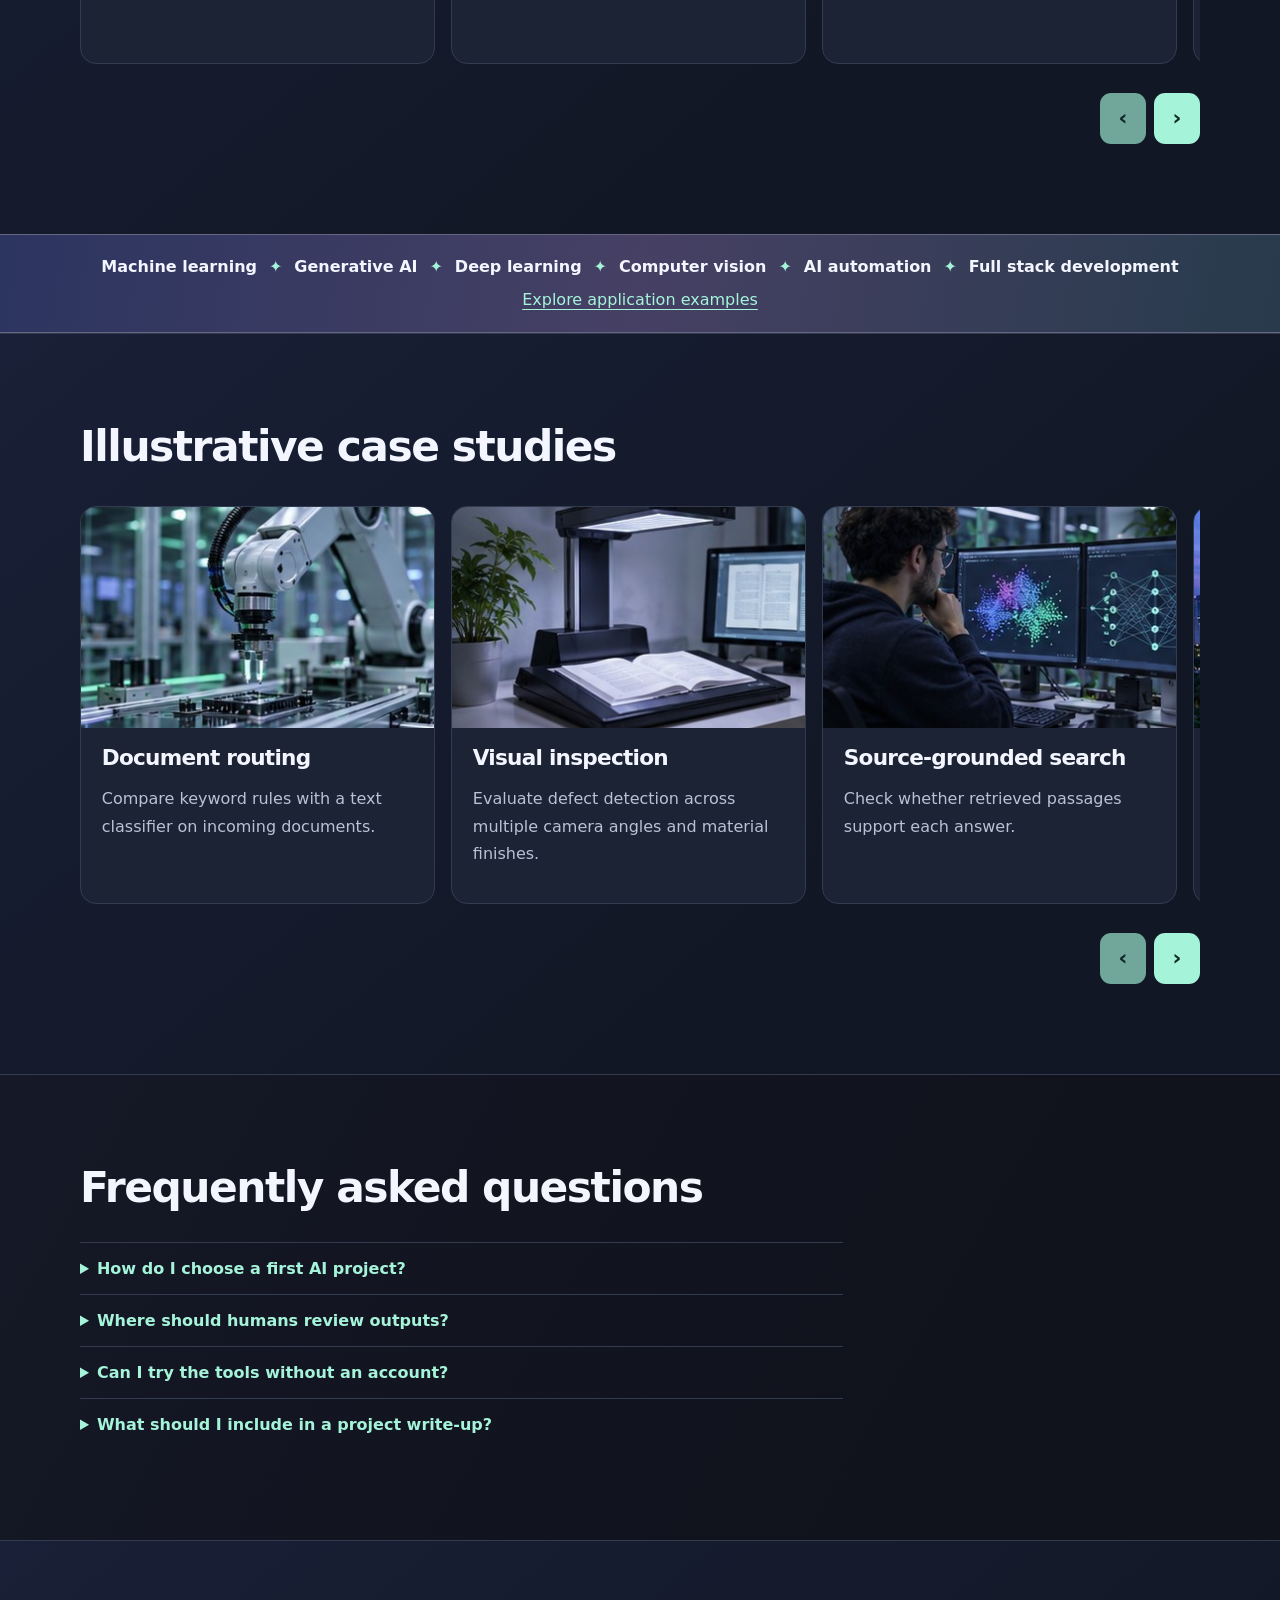
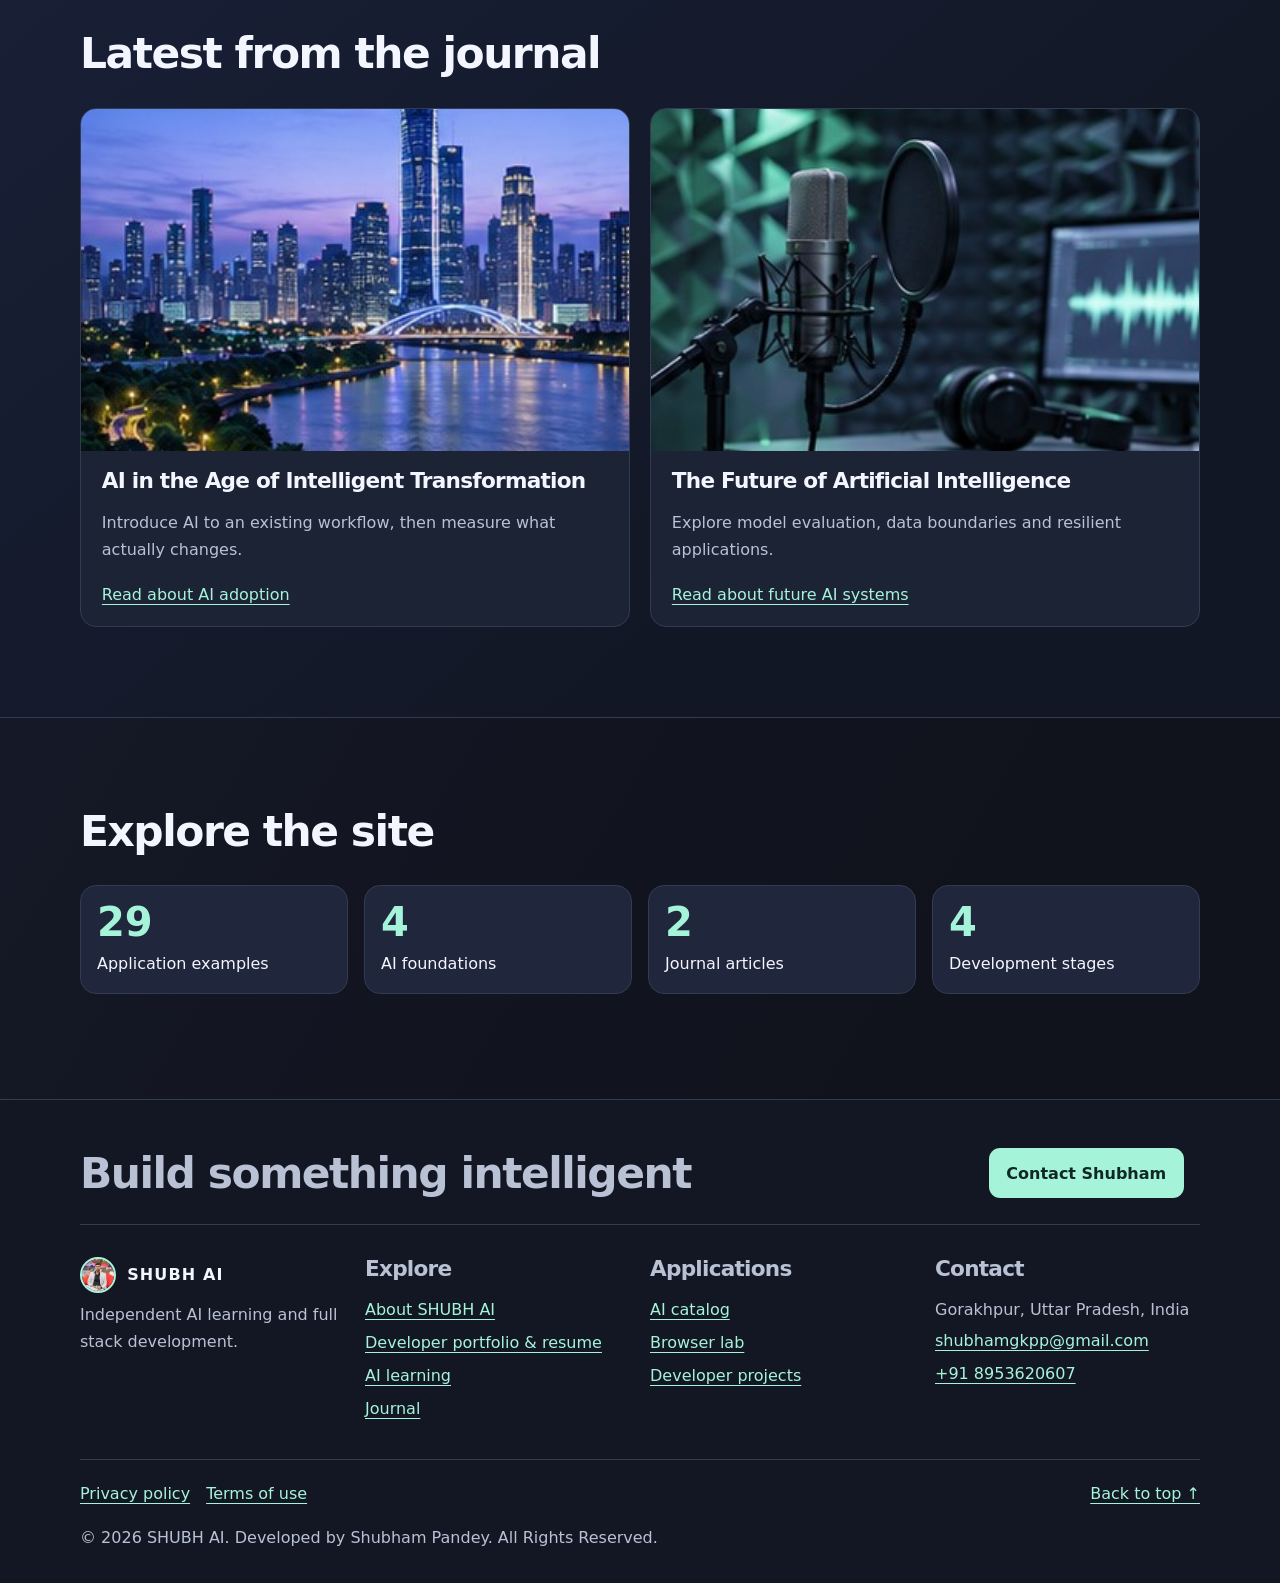
==== commit dc76d07c: "Integrate developer portfolio and resume" ====
--- a/index.html
+++ b/index.html
@@ -17,18 +17,18 @@
   <header><div class="wrap bar">
     <a class="brand" href="index.html"><img class="portrait-logo" src="assets/brand-photo.png" width="36" height="36" alt=""> SHUBH AI</a>
     <button class="menu secondary" type="button" aria-controls="navigation" aria-expanded="false">Menu</button>
-    <nav id="navigation" aria-label="Main navigation"><a href="index.html" aria-current="page">Home</a><a href="about.html">About</a><a href="ai-solutions.html">AI Learning</a><a href="blog.html">Journal</a><a href="contact.html">Contact</a></nav>
+    <nav id="navigation" aria-label="Main navigation"><a href="index.html" aria-current="page">Home</a><a href="about.html">About</a><a href="ai-solutions.html">AI Learning</a><a href="blog.html">Journal</a><a href="contact.html">Contact</a><a href="portfolio.html">Portfolio</a></nav>
   </div></header>
   <main id="main" tabindex="-1">
     <section class="hero home"><div class="wrap">
-      <div><p class="eyebrow">Independent AI &amp; software development</p><h1>Exploring Artificial Intelligence &amp; Building Intelligent Solutions</h1><p class="lead">A personal AI learning and software development site by Shubham Pandey.</p><div class="actions"><a class="button " href="ai-solutions.html">Explore AI</a><a class="button secondary" href="about.html#developer">Developer portfolio</a></div></div><img class="editorial" src="assets/editorial-0.jpg" width="640" height="480" alt="" fetchpriority="high">
+      <div><p class="eyebrow">Independent AI &amp; software development</p><h1>Exploring Artificial Intelligence &amp; Building Intelligent Solutions</h1><p class="lead">A personal AI learning and software development site by Shubham Pandey.</p><div class="actions"><a class="button " href="ai-solutions.html">Explore AI</a><a class="button secondary" href="portfolio.html">Developer portfolio</a></div></div><img class="editorial" src="assets/editorial-0.jpg" width="640" height="480" alt="" fetchpriority="high">
     </div></section>
-    <section class="section"><div class="wrap "><h2>Explore AI</h2><div class="grid"><article class="card"><h3>AI fundamentals</h3><p>Learn how artificial intelligence, machine learning, deep learning, and generative AI fit together. <a href="ai-solutions.html#artificial-intelligence">Start with the basics</a></p></article><article class="card"><h3>Try a browser tool</h3><p>Count words and estimate reading time, then see how these rules differ from a model’s tokenization. <a href="ai-solutions.html#tools">Try the text analyzer</a></p></article><article class="card"><h3>Read the journal</h3><p>Explore how teams adopt AI and what developers should measure before relying on its output. <a href="blog.html">Browse the journal</a></p></article></div></div></section><section class="section"><div class="wrap "><h2>Meet the developer</h2><p class="lead">Shubham Pandey is a Full Stack Developer based in Gorakhpur, Uttar Pradesh, India.</p><a class="button " href="about.html#developer">View the portfolio</a></div></section>
-  <section class="showcase featured"><div class="wrap"><h2>Featured at SHUBH AI</h2><div class="carousel" data-carousel><div class="rail" tabindex="0" aria-label="Scrollable cards"><article class="hero-slide" style="--hero-image:url(assets/editorial-0.jpg)"><div><h2>Explore AI foundations</h2><p>Learn how AI, machine learning, deep learning and generative models fit together.</p><a class="button" href="ai-solutions.html">Explore</a></div></article><article class="hero-slide" style="--hero-image:url(assets/editorial-1.jpg)"><div><h2>Study practical applications</h2><p>Explore 29 examples spanning vision, language, research and automation.</p><a class="button" href="ai-solutions.html#catalog">Explore</a></div></article><article class="hero-slide" style="--hero-image:url(assets/editorial-2.jpg)"><div><h2>Read the AI journal</h2><p>Explore decisions that shape real AI applications.</p><a class="button" href="blog.html">Explore</a></div></article><article class="hero-slide" style="--hero-image:url(assets/editorial-3.jpg)"><div><h2>Meet the developer</h2><p>See the portfolio and technical skill set behind SHUBH AI.</p><a class="button" href="about.html#developer">Explore</a></div></article><article class="hero-slide" style="--hero-image:url(assets/editorial-4.jpg)"><div><h2>Try the browser lab</h2><p>Analyze text without an account or external API.</p><a class="button" href="ai-solutions.html#tools">Explore</a></div></article></div><div class="rail-controls" hidden><button type="button" data-prev aria-label="Previous card">‹</button><button type="button" data-next aria-label="Next card">›</button></div></div></div></section><section class="showcase "><div class="wrap"><h2>Building intelligent solutions responsibly</h2><div class="feature-split"><img class="editorial" src="assets/editorial-5.jpg" width="640" height="480" alt="" loading="lazy"><div><p>SHUBH AI is Shubham Pandey’s independent technology and developer showcase. Its guides connect model behavior with the software that delivers it, including evaluation, APIs, frontends and human review.</p><p>Explore practical examples before moving from a prototype to a system others can depend on.</p><a class="button secondary" href="about.html">About SHUBH AI</a></div></div></div></section><section class="showcase "><div class="wrap"><h2>AI application catalog</h2><div class="carousel" data-carousel><div class="rail" tabindex="0" aria-label="Scrollable cards"><article class="feature-card" ><img class="editorial" src="assets/editorial-16.jpg" width="640" height="480" alt="" loading="lazy"><div><h3>Efficient AI inference</h3><p>Compare model size, latency, and output quality when running predictions on a laptop or an edge device.</p><a href="ai-solutions.html#application-1">Explore efficient AI inference</a></div></article><article class="feature-card" ><img class="editorial" src="assets/editorial-17.jpg" width="640" height="480" alt="" loading="lazy"><div><h3>Knowledge assistants</h3><p>Retrieve candidate passages before drafting an answer. Check each citation against its source text.</p><a href="ai-solutions.html#application-2">Explore knowledge assistants</a></div></article><article class="feature-card" ><img class="editorial" src="assets/editorial-20.jpg" width="640" height="480" alt="" loading="lazy"><div><h3>Document extraction</h3><p>Recognize printed text, then validate extracted dates and totals against the original document.</p><a href="ai-solutions.html#application-3">Explore document extraction</a></div></article><article class="feature-card" ><img class="editorial" src="assets/editorial-19.jpg" width="640" height="480" alt="" loading="lazy"><div><h3>Interview practice</h3><p>Build a rubric for practice questions and give learners feedback they can inspect.</p><a href="ai-solutions.html#application-4">Explore interview practice</a></div></article><article class="feature-card" ><img class="editorial" src="assets/editorial-12.jpg" width="640" height="480" alt="" loading="lazy"><div><h3>Image classification</h3><p>Train on labeled examples. Use error analysis to find classes the model confuses.</p><a href="ai-solutions.html#application-5">Explore image classification</a></div></article><article class="feature-card" ><img class="editorial" src="assets/editorial-21.jpg" width="640" height="480" alt="" loading="lazy"><div><h3>Video event detection</h3><p>Test event detection on short clips with changes in lighting and camera position.</p><a href="ai-solutions.html#application-6">Explore video event detection</a></div></article><article class="feature-card" ><img class="editorial" src="assets/editorial-29.jpg" width="640" height="480" alt="" loading="lazy"><div><h3>Driver attention</h3><p>Study how glare and camera position affect an attention detector on recorded test clips.</p><a href="ai-solutions.html#application-7">Explore driver attention</a></div></article><article class="feature-card" ><img class="editorial" src="assets/editorial-2.jpg" width="640" height="480" alt="" loading="lazy"><div><h3>Image generation</h3><p>Compare how composition, lighting and subject descriptions influence generated images.</p><a href="ai-solutions.html#application-8">Explore image generation</a></div></article><article class="feature-card" ><img class="editorial" src="assets/editorial-9.jpg" width="640" height="480" alt="" loading="lazy"><div><h3>3D reconstruction</h3><p>Combine multiple views into a point cloud and inspect gaps where surfaces were occluded.</p><a href="ai-solutions.html#application-9">Explore 3d reconstruction</a></div></article><article class="feature-card" ><img class="editorial" src="assets/editorial-8.jpg" width="640" height="480" alt="" loading="lazy"><div><h3>Image segmentation</h3><p>Mark pixel-level regions and measure how accurately the model traces their boundaries.</p><a href="ai-solutions.html#application-10">Explore image segmentation</a></div></article><article class="feature-card" ><img class="editorial" src="assets/editorial-18.jpg" width="640" height="480" alt="" loading="lazy"><div><h3>Code review assistance</h3><p>Surface potential edge cases and link each suggestion to a test or relevant line of code.</p><a href="ai-solutions.html#application-11">Explore code review assistance</a></div></article><article class="feature-card" ><img class="editorial" src="assets/editorial-1.jpg" width="640" height="480" alt="" loading="lazy"><div><h3>Search quality</h3><p>Use relevance judgments to compare keyword and semantic retrieval.</p><a href="ai-solutions.html#application-12">Explore search quality</a></div></article><article class="feature-card" ><img class="editorial" src="assets/editorial-23.jpg" width="640" height="480" alt="" loading="lazy"><div><h3>Route planning</h3><p>Compare routes using travel times, time windows and constraints such as vehicle capacity.</p><a href="ai-solutions.html#application-13">Explore route planning</a></div></article><article class="feature-card" ><img class="editorial" src="assets/editorial-13.jpg" width="640" height="480" alt="" loading="lazy"><div><h3>Sensor monitoring</h3><p>Identify abnormal changes in a device stream and separate transient noise from sustained drift.</p><a href="ai-solutions.html#application-14">Explore sensor monitoring</a></div></article><article class="feature-card" ><img class="editorial" src="assets/editorial-26.jpg" width="640" height="480" alt="" loading="lazy"><div><h3>Data exploration</h3><p>Plot missing values and distributions before asking a model to summarize a dataset.</p><a href="ai-solutions.html#application-15">Explore data exploration</a></div></article><article class="feature-card" ><img class="editorial" src="assets/editorial-28.jpg" width="640" height="480" alt="" loading="lazy"><div><h3>Image editing</h3><p>Use masks to isolate an object from its background and assess edge fidelity.</p><a href="ai-solutions.html#application-16">Explore image editing</a></div></article><article class="feature-card" ><img class="editorial" src="assets/editorial-30.jpg" width="640" height="480" alt="" loading="lazy"><div><h3>Question generation</h3><p>Draft practice questions from a source passage and verify that each answer can be supported.</p><a href="ai-solutions.html#application-17">Explore question generation</a></div></article><article class="feature-card" ><img class="editorial" src="assets/editorial-22.jpg" width="640" height="480" alt="" loading="lazy"><div><h3>Defect inspection</h3><p>Compare images of parts against labeled defects and record both missed defects and false alarms.</p><a href="ai-solutions.html#application-18">Explore defect inspection</a></div></article><article class="feature-card" ><img class="editorial" src="assets/editorial-7.jpg" width="640" height="480" alt="" loading="lazy"><div><h3>Speech transcription</h3><p>Compare word errors across accents, noisy rooms and different microphones.</p><a href="ai-solutions.html#application-19">Explore speech transcription</a></div></article><article class="feature-card" ><img class="editorial" src="assets/editorial-4.jpg" width="640" height="480" alt="" loading="lazy"><div><h3>Handwriting recognition</h3><p>Test recognition on unseen handwriting styles and preserve low-confidence candidates for review.</p><a href="ai-solutions.html#application-20">Explore handwriting recognition</a></div></article><article class="feature-card" ><img class="editorial" src="assets/editorial-14.jpg" width="640" height="480" alt="" loading="lazy"><div><h3>Workflow orchestration</h3><p>Track each processing step, make retries safe and route uncertain output to a human reviewer.</p><a href="ai-solutions.html#application-21">Explore workflow orchestration</a></div></article><article class="feature-card" ><img class="editorial" src="assets/editorial-3.jpg" width="640" height="480" alt="" loading="lazy"><div><h3>Object detection</h3><p>Locate objects in a frame, then measure how well the model locates small or overlapping items.</p><a href="ai-solutions.html#application-22">Explore object detection</a></div></article><article class="feature-card" ><img class="editorial" src="assets/editorial-6.jpg" width="640" height="480" alt="" loading="lazy"><div><h3>Demand forecasting</h3><p>Use a time-ordered split and compare predictions to a seasonal baseline.</p><a href="ai-solutions.html#application-23">Explore demand forecasting</a></div></article><article class="feature-card" ><img class="editorial" src="assets/editorial-31.jpg" width="640" height="480" alt="" loading="lazy"><div><h3>Recommendation systems</h3><p>Measure whether recommendations help users discover relevant items across different activity levels.</p><a href="ai-solutions.html#application-24">Explore recommendation systems</a></div></article><article class="feature-card" ><img class="editorial" src="assets/editorial-25.jpg" width="640" height="480" alt="" loading="lazy"><div><h3>Skill mapping</h3><p>Match learning objectives to a skills inventory and let learners inspect and correct each match.</p><a href="ai-solutions.html#application-25">Explore skill mapping</a></div></article><article class="feature-card" ><img class="editorial" src="assets/editorial-11.jpg" width="640" height="480" alt="" loading="lazy"><div><h3>Anomaly detection</h3><p>Tune alerts with historical examples and check drift before increasing their reach.</p><a href="ai-solutions.html#application-26">Explore anomaly detection</a></div></article><article class="feature-card" ><img class="editorial" src="assets/editorial-24.jpg" width="640" height="480" alt="" loading="lazy"><div><h3>Text analytics</h3><p>Compare word counts, keywords and topic labels. Inspect where each method loses important context.</p><a href="ai-solutions.html#application-27">Explore text analytics</a></div></article><article class="feature-card" ><img class="editorial" src="assets/editorial-27.jpg" width="640" height="480" alt="" loading="lazy"><div><h3>Accessibility checks</h3><p>Combine automated markup checks with manual keyboard and screen reader review.</p><a href="ai-solutions.html#application-28">Explore accessibility checks</a></div></article><article class="feature-card" ><img class="editorial" src="assets/editorial-15.jpg" width="640" height="480" alt="" loading="lazy"><div><h3>Document comparison</h3><p>Align paragraphs by meaning and highlight wording changes for a reviewer to confirm.</p><a href="ai-solutions.html#application-29">Explore document comparison</a></div></article></div><div class="rail-controls" hidden><button type="button" data-prev aria-label="Previous card">‹</button><button type="button" data-next aria-label="Next card">›</button></div></div><p class="section-link"><a class="button secondary" href="ai-solutions.html#catalog">Browse all 29 applications</a></p></div></section><section class="showcase "><div class="wrap"><h2>A four-step development process</h2><div class="feature-grid"><article class="feature-card" ><img class="editorial" src="assets/editorial-3.jpg" width="640" height="480" alt="" loading="lazy"><div><h3>Frame the problem</h3><p>Define acceptable results and decide what falls outside the application.</p></div></article><article class="feature-card" ><img class="editorial" src="assets/editorial-4.jpg" width="640" height="480" alt="" loading="lazy"><div><h3>Build a baseline</h3><p>Measure the current workflow and compare a simple rule or retrieval system.</p></div></article><article class="feature-card" ><img class="editorial" src="assets/editorial-5.jpg" width="640" height="480" alt="" loading="lazy"><div><h3>Prototype and integrate</h3><p>Validate input and output, then add error handling and a review path.</p></div></article><article class="feature-card" ><img class="editorial" src="assets/editorial-6.jpg" width="640" height="480" alt="" loading="lazy"><div><h3>Evaluate and improve</h3><p>Track quality over time and use failures to update the evaluation set.</p></div></article></div></div></section><section class="showcase "><div class="wrap"><h2>Core AI capabilities</h2><div class="feature-grid"><article class="feature-card" ><img class="editorial" src="assets/editorial-7.jpg" width="640" height="480" alt="" loading="lazy"><div><h3>Machine learning</h3><p>Learn patterns from data and compare predictions on unseen examples.</p></div></article><article class="feature-card" ><img class="editorial" src="assets/editorial-8.jpg" width="640" height="480" alt="" loading="lazy"><div><h3>Deep learning</h3><p>Build representations across layers and test performance under changing conditions.</p></div></article><article class="feature-card" ><img class="editorial" src="assets/editorial-9.jpg" width="640" height="480" alt="" loading="lazy"><div><h3>Generative AI</h3><p>Use prompts and source material to guide output, then evaluate the results.</p></div></article><article class="feature-card" ><img class="editorial" src="assets/editorial-10.jpg" width="640" height="480" alt="" loading="lazy"><div><h3>AI automation</h3><p>Combine decisions, routing rules and human review into a repeatable workflow.</p></div></article></div></div></section><section class="showcase "><div class="wrap"><h2>AI across industries</h2><div data-tabs><div class="tab-buttons" role="tablist" aria-label="AI across industries" hidden><button type="button" id="index-tab-0" aria-controls="index-panel-0" role="tab" aria-selected="false">Manufacturing</button><button type="button" id="index-tab-1" aria-controls="index-panel-1" role="tab" aria-selected="false">Education</button><button type="button" id="index-tab-2" aria-controls="index-panel-2" role="tab" aria-selected="false">Operations</button><button type="button" id="index-tab-3" aria-controls="index-panel-3" role="tab" aria-selected="false">Accessibility</button><button type="button" id="index-tab-4" aria-controls="index-panel-4" role="tab" aria-selected="false">Research</button><button type="button" id="index-tab-5" aria-controls="index-panel-5" role="tab" aria-selected="false">Software</button></div><div class="tab-panels"><div id="index-panel-0" aria-labelledby="index-tab-0" role="tabpanel"><article class="feature-card" ><img class="editorial" src="assets/editorial-6.jpg" width="640" height="480" alt="" loading="lazy"><div><h3>Manufacturing</h3><p>Inspect product imagery and compare defect rates across lighting and camera setups.</p></div></article></div><div id="index-panel-1" aria-labelledby="index-tab-1" role="tabpanel"><article class="feature-card" ><img class="editorial" src="assets/editorial-7.jpg" width="640" height="480" alt="" loading="lazy"><div><h3>Education</h3><p>Generate practice questions from a known reading and check each answer against the text.</p></div></article></div><div id="index-panel-2" aria-labelledby="index-tab-2" role="tabpanel"><article class="feature-card" ><img class="editorial" src="assets/editorial-8.jpg" width="640" height="480" alt="" loading="lazy"><div><h3>Operations</h3><p>Forecast demand and keep a manual override for unusual events.</p></div></article></div><div id="index-panel-3" aria-labelledby="index-tab-3" role="tabpanel"><article class="feature-card" ><img class="editorial" src="assets/editorial-9.jpg" width="640" height="480" alt="" loading="lazy"><div><h3>Accessibility</h3><p>Evaluate captions and transcripts using varied audio and speakers.</p></div></article></div><div id="index-panel-4" aria-labelledby="index-tab-4" role="tabpanel"><article class="feature-card" ><img class="editorial" src="assets/editorial-10.jpg" width="640" height="480" alt="" loading="lazy"><div><h3>Research</h3><p>Compare notes across sources and verify summaries against the primary material.</p></div></article></div><div id="index-panel-5" aria-labelledby="index-tab-5" role="tabpanel"><article class="feature-card" ><img class="editorial" src="assets/editorial-11.jpg" width="640" height="480" alt="" loading="lazy"><div><h3>Software</h3><p>Use assisted review to find edge cases and confirm each change with tests.</p></div></article></div></div></div></div></section><section class="showcase "><div class="wrap"><h2>What to measure</h2><div class="carousel" data-carousel><div class="rail" tabindex="0" aria-label="Scrollable cards"><article class="feature-card" ><img class="editorial" src="assets/editorial-8.jpg" width="640" height="480" alt="" loading="lazy"><div><h3>Accuracy</h3><p>Define what counts as a correct result before collecting examples.</p></div></article><article class="feature-card" ><img class="editorial" src="assets/editorial-9.jpg" width="640" height="480" alt="" loading="lazy"><div><h3>Coverage</h3><p>Check rare categories and scenarios that appear only occasionally.</p></div></article><article class="feature-card" ><img class="editorial" src="assets/editorial-10.jpg" width="640" height="480" alt="" loading="lazy"><div><h3>Latency</h3><p>Record typical and slow requests to find where users may need feedback.</p></div></article><article class="feature-card" ><img class="editorial" src="assets/editorial-11.jpg" width="640" height="480" alt="" loading="lazy"><div><h3>Reliability</h3><p>Test incomplete inputs and external-service failures.</p></div></article><article class="feature-card" ><img class="editorial" src="assets/editorial-12.jpg" width="640" height="480" alt="" loading="lazy"><div><h3>Privacy</h3><p>Limit data collection to what the feature actually needs.</p></div></article><article class="feature-card" ><img class="editorial" src="assets/editorial-13.jpg" width="640" height="480" alt="" loading="lazy"><div><h3>Human review</h3><p>Make corrections visible and reversible.</p></div></article><article class="feature-card" ><img class="editorial" src="assets/editorial-14.jpg" width="640" height="480" alt="" loading="lazy"><div><h3>Accessibility</h3><p>Test with keyboard controls and assistive technology.</p></div></article><article class="feature-card" ><img class="editorial" src="assets/editorial-15.jpg" width="640" height="480" alt="" loading="lazy"><div><h3>Maintenance</h3><p>Revisit benchmarks when data, dependencies or model versions change.</p></div></article></div><div class="rail-controls" hidden><button type="button" data-prev aria-label="Previous card">‹</button><button type="button" data-next aria-label="Next card">›</button></div></div></div></section><section class="topic-band" aria-label="AI topics"><p>Machine learning <span aria-hidden="true">✦</span> Generative AI <span aria-hidden="true">✦</span> Deep learning <span aria-hidden="true">✦</span> Computer vision <span aria-hidden="true">✦</span> AI automation <span aria-hidden="true">✦</span> Full stack development</p><a href="ai-solutions.html#catalog">Explore application examples</a></section><section class="showcase "><div class="wrap"><h2>Illustrative case studies</h2><div class="carousel" data-carousel><div class="rail" tabindex="0" aria-label="Scrollable cards"><article class="feature-card" ><img class="editorial" src="assets/editorial-3.jpg" width="640" height="480" alt="" loading="lazy"><div><h3>Document routing</h3><p>Compare keyword rules with a text classifier on incoming documents.</p></div></article><article class="feature-card" ><img class="editorial" src="assets/editorial-4.jpg" width="640" height="480" alt="" loading="lazy"><div><h3>Visual inspection</h3><p>Evaluate defect detection across multiple camera angles and material finishes.</p></div></article><article class="feature-card" ><img class="editorial" src="assets/editorial-5.jpg" width="640" height="480" alt="" loading="lazy"><div><h3>Source-grounded search</h3><p>Check whether retrieved passages support each answer.</p></div></article><article class="feature-card" ><img class="editorial" src="assets/editorial-6.jpg" width="640" height="480" alt="" loading="lazy"><div><h3>Demand forecasts</h3><p>Compare a seasonal baseline with a model on successive weekly holdouts.</p></div></article><article class="feature-card" ><img class="editorial" src="assets/editorial-7.jpg" width="640" height="480" alt="" loading="lazy"><div><h3>Speech recognition</h3><p>Compare transcription quality for quiet speech and background noise.</p></div></article><article class="feature-card" ><img class="editorial" src="assets/editorial-8.jpg" width="640" height="480" alt="" loading="lazy"><div><h3>Image editing</h3><p>Evaluate how well a segmentation mask preserves fine edges.</p></div></article><article class="feature-card" ><img class="editorial" src="assets/editorial-9.jpg" width="640" height="480" alt="" loading="lazy"><div><h3>Automated survey coding</h3><p>Compare coding agreement on ambiguous responses.</p></div></article><article class="feature-card" ><img class="editorial" src="assets/editorial-10.jpg" width="640" height="480" alt="" loading="lazy"><div><h3>User recommendations</h3><p>Review coverage across new and returning users.</p></div></article><article class="feature-card" ><img class="editorial" src="assets/editorial-11.jpg" width="640" height="480" alt="" loading="lazy"><div><h3>Frontend performance</h3><p>Track which interface changes improve perceived loading times.</p></div></article></div><div class="rail-controls" hidden><button type="button" data-prev aria-label="Previous card">‹</button><button type="button" data-next aria-label="Next card">›</button></div></div></div></section><section class="showcase "><div class="wrap"><h2>Frequently asked questions</h2><div class="faq"><details><summary>How do I choose a first AI project?</summary><p>Pick a narrow task with examples you can verify. Measure a simple baseline before training or integrating a model.</p></details><details><summary>Where should humans review outputs?</summary><p>Add review wherever an incorrect decision could affect people, publish information, or change important records.</p></details><details><summary>Can I try the tools without an account?</summary><p>The text analyzer and the learning chat run locally in your browser.</p></details><details><summary>What should I include in a project write-up?</summary><p>Document the input data, baseline, evaluation split, limitations and examples of failures.</p></details></div></div></section><section class="showcase "><div class="wrap"><h2>Latest from the journal</h2><div class="feature-grid"><article class="feature-card" ><img class="editorial" src="assets/editorial-6.jpg" width="640" height="480" alt="" loading="lazy"><div><h3>AI in the Age of Intelligent Transformation</h3><p>Introduce AI to an existing workflow, then measure what actually changes.</p><a href="ai-in-the-age-of-intelligent-transformation.html">Read about AI adoption</a></div></article><article class="feature-card" ><img class="editorial" src="assets/editorial-7.jpg" width="640" height="480" alt="" loading="lazy"><div><h3>The Future of Artificial Intelligence</h3><p>Explore model evaluation, data boundaries and resilient applications.</p><a href="the-future-of-artificial-intelligence.html">Read about future AI systems</a></div></article></div></div></section><section class="showcase"><div class="wrap"><h2>Explore the site</h2><dl class="site-stats"><div><dt>Application examples</dt><dd>29</dd></div><div><dt>AI foundations</dt><dd>4</dd></div><div><dt>Journal articles</dt><dd>2</dd></div><div><dt>Development stages</dt><dd>4</dd></div></dl></div></section></main>
+    <section class="section"><div class="wrap "><h2>Explore AI</h2><div class="grid"><article class="card"><h3>AI fundamentals</h3><p>Learn how artificial intelligence, machine learning, deep learning, and generative AI fit together. <a href="ai-solutions.html#artificial-intelligence">Start with the basics</a></p></article><article class="card"><h3>Try a browser tool</h3><p>Count words and estimate reading time, then see how these rules differ from a model’s tokenization. <a href="ai-solutions.html#tools">Try the text analyzer</a></p></article><article class="card"><h3>Read the journal</h3><p>Explore how teams adopt AI and what developers should measure before relying on its output. <a href="blog.html">Browse the journal</a></p></article></div></div></section><section class="section"><div class="wrap "><h2>Meet the developer</h2><p class="lead">Shubham Pandey is a Full Stack Developer based in Gorakhpur, Uttar Pradesh, India.</p><a class="button " href="portfolio.html">View the portfolio</a></div></section>
+  <section class="showcase featured"><div class="wrap"><h2>Featured at SHUBH AI</h2><div class="carousel" data-carousel><div class="rail" tabindex="0" aria-label="Scrollable cards"><article class="hero-slide" style="--hero-image:url(assets/editorial-0.jpg)"><div><h2>Explore AI foundations</h2><p>Learn how AI, machine learning, deep learning and generative models fit together.</p><a class="button" href="ai-solutions.html">Explore</a></div></article><article class="hero-slide" style="--hero-image:url(assets/editorial-1.jpg)"><div><h2>Study practical applications</h2><p>Explore 29 examples spanning vision, language, research and automation.</p><a class="button" href="ai-solutions.html#catalog">Explore</a></div></article><article class="hero-slide" style="--hero-image:url(assets/editorial-2.jpg)"><div><h2>Read the AI journal</h2><p>Explore decisions that shape real AI applications.</p><a class="button" href="blog.html">Explore</a></div></article><article class="hero-slide" style="--hero-image:url(assets/editorial-3.jpg)"><div><h2>Meet the developer</h2><p>See the portfolio and technical skill set behind SHUBH AI.</p><a class="button" href="portfolio.html">Explore</a></div></article><article class="hero-slide" style="--hero-image:url(assets/editorial-4.jpg)"><div><h2>Try the browser lab</h2><p>Analyze text without an account or external API.</p><a class="button" href="ai-solutions.html#tools">Explore</a></div></article></div><div class="rail-controls" hidden><button type="button" data-prev aria-label="Previous card">‹</button><button type="button" data-next aria-label="Next card">›</button></div></div></div></section><section class="showcase "><div class="wrap"><h2>Building intelligent solutions responsibly</h2><div class="feature-split"><img class="editorial" src="assets/editorial-5.jpg" width="640" height="480" alt="" loading="lazy"><div><p>SHUBH AI is Shubham Pandey’s independent technology and developer showcase. Its guides connect model behavior with the software that delivers it, including evaluation, APIs, frontends and human review.</p><p>Explore practical examples before moving from a prototype to a system others can depend on.</p><a class="button secondary" href="about.html">About SHUBH AI</a></div></div></div></section><section class="showcase "><div class="wrap"><h2>AI application catalog</h2><div class="carousel" data-carousel><div class="rail" tabindex="0" aria-label="Scrollable cards"><article class="feature-card" ><img class="editorial" src="assets/editorial-16.jpg" width="640" height="480" alt="" loading="lazy"><div><h3>Efficient AI inference</h3><p>Compare model size, latency, and output quality when running predictions on a laptop or an edge device.</p><a href="ai-solutions.html#application-1">Explore efficient AI inference</a></div></article><article class="feature-card" ><img class="editorial" src="assets/editorial-17.jpg" width="640" height="480" alt="" loading="lazy"><div><h3>Knowledge assistants</h3><p>Retrieve candidate passages before drafting an answer. Check each citation against its source text.</p><a href="ai-solutions.html#application-2">Explore knowledge assistants</a></div></article><article class="feature-card" ><img class="editorial" src="assets/editorial-20.jpg" width="640" height="480" alt="" loading="lazy"><div><h3>Document extraction</h3><p>Recognize printed text, then validate extracted dates and totals against the original document.</p><a href="ai-solutions.html#application-3">Explore document extraction</a></div></article><article class="feature-card" ><img class="editorial" src="assets/editorial-19.jpg" width="640" height="480" alt="" loading="lazy"><div><h3>Interview practice</h3><p>Build a rubric for practice questions and give learners feedback they can inspect.</p><a href="ai-solutions.html#application-4">Explore interview practice</a></div></article><article class="feature-card" ><img class="editorial" src="assets/editorial-12.jpg" width="640" height="480" alt="" loading="lazy"><div><h3>Image classification</h3><p>Train on labeled examples. Use error analysis to find classes the model confuses.</p><a href="ai-solutions.html#application-5">Explore image classification</a></div></article><article class="feature-card" ><img class="editorial" src="assets/editorial-21.jpg" width="640" height="480" alt="" loading="lazy"><div><h3>Video event detection</h3><p>Test event detection on short clips with changes in lighting and camera position.</p><a href="ai-solutions.html#application-6">Explore video event detection</a></div></article><article class="feature-card" ><img class="editorial" src="assets/editorial-29.jpg" width="640" height="480" alt="" loading="lazy"><div><h3>Driver attention</h3><p>Study how glare and camera position affect an attention detector on recorded test clips.</p><a href="ai-solutions.html#application-7">Explore driver attention</a></div></article><article class="feature-card" ><img class="editorial" src="assets/editorial-2.jpg" width="640" height="480" alt="" loading="lazy"><div><h3>Image generation</h3><p>Compare how composition, lighting and subject descriptions influence generated images.</p><a href="ai-solutions.html#application-8">Explore image generation</a></div></article><article class="feature-card" ><img class="editorial" src="assets/editorial-9.jpg" width="640" height="480" alt="" loading="lazy"><div><h3>3D reconstruction</h3><p>Combine multiple views into a point cloud and inspect gaps where surfaces were occluded.</p><a href="ai-solutions.html#application-9">Explore 3d reconstruction</a></div></article><article class="feature-card" ><img class="editorial" src="assets/editorial-8.jpg" width="640" height="480" alt="" loading="lazy"><div><h3>Image segmentation</h3><p>Mark pixel-level regions and measure how accurately the model traces their boundaries.</p><a href="ai-solutions.html#application-10">Explore image segmentation</a></div></article><article class="feature-card" ><img class="editorial" src="assets/editorial-18.jpg" width="640" height="480" alt="" loading="lazy"><div><h3>Code review assistance</h3><p>Surface potential edge cases and link each suggestion to a test or relevant line of code.</p><a href="ai-solutions.html#application-11">Explore code review assistance</a></div></article><article class="feature-card" ><img class="editorial" src="assets/editorial-1.jpg" width="640" height="480" alt="" loading="lazy"><div><h3>Search quality</h3><p>Use relevance judgments to compare keyword and semantic retrieval.</p><a href="ai-solutions.html#application-12">Explore search quality</a></div></article><article class="feature-card" ><img class="editorial" src="assets/editorial-23.jpg" width="640" height="480" alt="" loading="lazy"><div><h3>Route planning</h3><p>Compare routes using travel times, time windows and constraints such as vehicle capacity.</p><a href="ai-solutions.html#application-13">Explore route planning</a></div></article><article class="feature-card" ><img class="editorial" src="assets/editorial-13.jpg" width="640" height="480" alt="" loading="lazy"><div><h3>Sensor monitoring</h3><p>Identify abnormal changes in a device stream and separate transient noise from sustained drift.</p><a href="ai-solutions.html#application-14">Explore sensor monitoring</a></div></article><article class="feature-card" ><img class="editorial" src="assets/editorial-26.jpg" width="640" height="480" alt="" loading="lazy"><div><h3>Data exploration</h3><p>Plot missing values and distributions before asking a model to summarize a dataset.</p><a href="ai-solutions.html#application-15">Explore data exploration</a></div></article><article class="feature-card" ><img class="editorial" src="assets/editorial-28.jpg" width="640" height="480" alt="" loading="lazy"><div><h3>Image editing</h3><p>Use masks to isolate an object from its background and assess edge fidelity.</p><a href="ai-solutions.html#application-16">Explore image editing</a></div></article><article class="feature-card" ><img class="editorial" src="assets/editorial-30.jpg" width="640" height="480" alt="" loading="lazy"><div><h3>Question generation</h3><p>Draft practice questions from a source passage and verify that each answer can be supported.</p><a href="ai-solutions.html#application-17">Explore question generation</a></div></article><article class="feature-card" ><img class="editorial" src="assets/editorial-22.jpg" width="640" height="480" alt="" loading="lazy"><div><h3>Defect inspection</h3><p>Compare images of parts against labeled defects and record both missed defects and false alarms.</p><a href="ai-solutions.html#application-18">Explore defect inspection</a></div></article><article class="feature-card" ><img class="editorial" src="assets/editorial-7.jpg" width="640" height="480" alt="" loading="lazy"><div><h3>Speech transcription</h3><p>Compare word errors across accents, noisy rooms and different microphones.</p><a href="ai-solutions.html#application-19">Explore speech transcription</a></div></article><article class="feature-card" ><img class="editorial" src="assets/editorial-4.jpg" width="640" height="480" alt="" loading="lazy"><div><h3>Handwriting recognition</h3><p>Test recognition on unseen handwriting styles and preserve low-confidence candidates for review.</p><a href="ai-solutions.html#application-20">Explore handwriting recognition</a></div></article><article class="feature-card" ><img class="editorial" src="assets/editorial-14.jpg" width="640" height="480" alt="" loading="lazy"><div><h3>Workflow orchestration</h3><p>Track each processing step, make retries safe and route uncertain output to a human reviewer.</p><a href="ai-solutions.html#application-21">Explore workflow orchestration</a></div></article><article class="feature-card" ><img class="editorial" src="assets/editorial-3.jpg" width="640" height="480" alt="" loading="lazy"><div><h3>Object detection</h3><p>Locate objects in a frame, then measure how well the model locates small or overlapping items.</p><a href="ai-solutions.html#application-22">Explore object detection</a></div></article><article class="feature-card" ><img class="editorial" src="assets/editorial-6.jpg" width="640" height="480" alt="" loading="lazy"><div><h3>Demand forecasting</h3><p>Use a time-ordered split and compare predictions to a seasonal baseline.</p><a href="ai-solutions.html#application-23">Explore demand forecasting</a></div></article><article class="feature-card" ><img class="editorial" src="assets/editorial-31.jpg" width="640" height="480" alt="" loading="lazy"><div><h3>Recommendation systems</h3><p>Measure whether recommendations help users discover relevant items across different activity levels.</p><a href="ai-solutions.html#application-24">Explore recommendation systems</a></div></article><article class="feature-card" ><img class="editorial" src="assets/editorial-25.jpg" width="640" height="480" alt="" loading="lazy"><div><h3>Skill mapping</h3><p>Match learning objectives to a skills inventory and let learners inspect and correct each match.</p><a href="ai-solutions.html#application-25">Explore skill mapping</a></div></article><article class="feature-card" ><img class="editorial" src="assets/editorial-11.jpg" width="640" height="480" alt="" loading="lazy"><div><h3>Anomaly detection</h3><p>Tune alerts with historical examples and check drift before increasing their reach.</p><a href="ai-solutions.html#application-26">Explore anomaly detection</a></div></article><article class="feature-card" ><img class="editorial" src="assets/editorial-24.jpg" width="640" height="480" alt="" loading="lazy"><div><h3>Text analytics</h3><p>Compare word counts, keywords and topic labels. Inspect where each method loses important context.</p><a href="ai-solutions.html#application-27">Explore text analytics</a></div></article><article class="feature-card" ><img class="editorial" src="assets/editorial-27.jpg" width="640" height="480" alt="" loading="lazy"><div><h3>Accessibility checks</h3><p>Combine automated markup checks with manual keyboard and screen reader review.</p><a href="ai-solutions.html#application-28">Explore accessibility checks</a></div></article><article class="feature-card" ><img class="editorial" src="assets/editorial-15.jpg" width="640" height="480" alt="" loading="lazy"><div><h3>Document comparison</h3><p>Align paragraphs by meaning and highlight wording changes for a reviewer to confirm.</p><a href="ai-solutions.html#application-29">Explore document comparison</a></div></article></div><div class="rail-controls" hidden><button type="button" data-prev aria-label="Previous card">‹</button><button type="button" data-next aria-label="Next card">›</button></div></div><p class="section-link"><a class="button secondary" href="ai-solutions.html#catalog">Browse all 29 applications</a></p></div></section><section class="showcase "><div class="wrap"><h2>A four-step development process</h2><div class="feature-grid"><article class="feature-card" ><img class="editorial" src="assets/editorial-3.jpg" width="640" height="480" alt="" loading="lazy"><div><h3>Frame the problem</h3><p>Define acceptable results and decide what falls outside the application.</p></div></article><article class="feature-card" ><img class="editorial" src="assets/editorial-4.jpg" width="640" height="480" alt="" loading="lazy"><div><h3>Build a baseline</h3><p>Measure the current workflow and compare a simple rule or retrieval system.</p></div></article><article class="feature-card" ><img class="editorial" src="assets/editorial-5.jpg" width="640" height="480" alt="" loading="lazy"><div><h3>Prototype and integrate</h3><p>Validate input and output, then add error handling and a review path.</p></div></article><article class="feature-card" ><img class="editorial" src="assets/editorial-6.jpg" width="640" height="480" alt="" loading="lazy"><div><h3>Evaluate and improve</h3><p>Track quality over time and use failures to update the evaluation set.</p></div></article></div></div></section><section class="showcase "><div class="wrap"><h2>Core AI capabilities</h2><div class="feature-grid"><article class="feature-card" ><img class="editorial" src="assets/editorial-7.jpg" width="640" height="480" alt="" loading="lazy"><div><h3>Machine learning</h3><p>Learn patterns from data and compare predictions on unseen examples.</p></div></article><article class="feature-card" ><img class="editorial" src="assets/editorial-8.jpg" width="640" height="480" alt="" loading="lazy"><div><h3>Deep learning</h3><p>Build representations across layers and test performance under changing conditions.</p></div></article><article class="feature-card" ><img class="editorial" src="assets/editorial-9.jpg" width="640" height="480" alt="" loading="lazy"><div><h3>Generative AI</h3><p>Use prompts and source material to guide output, then evaluate the results.</p></div></article><article class="feature-card" ><img class="editorial" src="assets/editorial-10.jpg" width="640" height="480" alt="" loading="lazy"><div><h3>AI automation</h3><p>Combine decisions, routing rules and human review into a repeatable workflow.</p></div></article></div></div></section><section class="showcase "><div class="wrap"><h2>AI across industries</h2><div data-tabs><div class="tab-buttons" role="tablist" aria-label="AI across industries" hidden><button type="button" id="index-tab-0" aria-controls="index-panel-0" role="tab" aria-selected="false">Manufacturing</button><button type="button" id="index-tab-1" aria-controls="index-panel-1" role="tab" aria-selected="false">Education</button><button type="button" id="index-tab-2" aria-controls="index-panel-2" role="tab" aria-selected="false">Operations</button><button type="button" id="index-tab-3" aria-controls="index-panel-3" role="tab" aria-selected="false">Accessibility</button><button type="button" id="index-tab-4" aria-controls="index-panel-4" role="tab" aria-selected="false">Research</button><button type="button" id="index-tab-5" aria-controls="index-panel-5" role="tab" aria-selected="false">Software</button></div><div class="tab-panels"><div id="index-panel-0" aria-labelledby="index-tab-0" role="tabpanel"><article class="feature-card" ><img class="editorial" src="assets/editorial-6.jpg" width="640" height="480" alt="" loading="lazy"><div><h3>Manufacturing</h3><p>Inspect product imagery and compare defect rates across lighting and camera setups.</p></div></article></div><div id="index-panel-1" aria-labelledby="index-tab-1" role="tabpanel"><article class="feature-card" ><img class="editorial" src="assets/editorial-7.jpg" width="640" height="480" alt="" loading="lazy"><div><h3>Education</h3><p>Generate practice questions from a known reading and check each answer against the text.</p></div></article></div><div id="index-panel-2" aria-labelledby="index-tab-2" role="tabpanel"><article class="feature-card" ><img class="editorial" src="assets/editorial-8.jpg" width="640" height="480" alt="" loading="lazy"><div><h3>Operations</h3><p>Forecast demand and keep a manual override for unusual events.</p></div></article></div><div id="index-panel-3" aria-labelledby="index-tab-3" role="tabpanel"><article class="feature-card" ><img class="editorial" src="assets/editorial-9.jpg" width="640" height="480" alt="" loading="lazy"><div><h3>Accessibility</h3><p>Evaluate captions and transcripts using varied audio and speakers.</p></div></article></div><div id="index-panel-4" aria-labelledby="index-tab-4" role="tabpanel"><article class="feature-card" ><img class="editorial" src="assets/editorial-10.jpg" width="640" height="480" alt="" loading="lazy"><div><h3>Research</h3><p>Compare notes across sources and verify summaries against the primary material.</p></div></article></div><div id="index-panel-5" aria-labelledby="index-tab-5" role="tabpanel"><article class="feature-card" ><img class="editorial" src="assets/editorial-11.jpg" width="640" height="480" alt="" loading="lazy"><div><h3>Software</h3><p>Use assisted review to find edge cases and confirm each change with tests.</p></div></article></div></div></div></div></section><section class="showcase "><div class="wrap"><h2>What to measure</h2><div class="carousel" data-carousel><div class="rail" tabindex="0" aria-label="Scrollable cards"><article class="feature-card" ><img class="editorial" src="assets/editorial-8.jpg" width="640" height="480" alt="" loading="lazy"><div><h3>Accuracy</h3><p>Define what counts as a correct result before collecting examples.</p></div></article><article class="feature-card" ><img class="editorial" src="assets/editorial-9.jpg" width="640" height="480" alt="" loading="lazy"><div><h3>Coverage</h3><p>Check rare categories and scenarios that appear only occasionally.</p></div></article><article class="feature-card" ><img class="editorial" src="assets/editorial-10.jpg" width="640" height="480" alt="" loading="lazy"><div><h3>Latency</h3><p>Record typical and slow requests to find where users may need feedback.</p></div></article><article class="feature-card" ><img class="editorial" src="assets/editorial-11.jpg" width="640" height="480" alt="" loading="lazy"><div><h3>Reliability</h3><p>Test incomplete inputs and external-service failures.</p></div></article><article class="feature-card" ><img class="editorial" src="assets/editorial-12.jpg" width="640" height="480" alt="" loading="lazy"><div><h3>Privacy</h3><p>Limit data collection to what the feature actually needs.</p></div></article><article class="feature-card" ><img class="editorial" src="assets/editorial-13.jpg" width="640" height="480" alt="" loading="lazy"><div><h3>Human review</h3><p>Make corrections visible and reversible.</p></div></article><article class="feature-card" ><img class="editorial" src="assets/editorial-14.jpg" width="640" height="480" alt="" loading="lazy"><div><h3>Accessibility</h3><p>Test with keyboard controls and assistive technology.</p></div></article><article class="feature-card" ><img class="editorial" src="assets/editorial-15.jpg" width="640" height="480" alt="" loading="lazy"><div><h3>Maintenance</h3><p>Revisit benchmarks when data, dependencies or model versions change.</p></div></article></div><div class="rail-controls" hidden><button type="button" data-prev aria-label="Previous card">‹</button><button type="button" data-next aria-label="Next card">›</button></div></div></div></section><section class="topic-band" aria-label="AI topics"><p>Machine learning <span aria-hidden="true">✦</span> Generative AI <span aria-hidden="true">✦</span> Deep learning <span aria-hidden="true">✦</span> Computer vision <span aria-hidden="true">✦</span> AI automation <span aria-hidden="true">✦</span> Full stack development</p><a href="ai-solutions.html#catalog">Explore application examples</a></section><section class="showcase "><div class="wrap"><h2>Illustrative case studies</h2><div class="carousel" data-carousel><div class="rail" tabindex="0" aria-label="Scrollable cards"><article class="feature-card" ><img class="editorial" src="assets/editorial-3.jpg" width="640" height="480" alt="" loading="lazy"><div><h3>Document routing</h3><p>Compare keyword rules with a text classifier on incoming documents.</p></div></article><article class="feature-card" ><img class="editorial" src="assets/editorial-4.jpg" width="640" height="480" alt="" loading="lazy"><div><h3>Visual inspection</h3><p>Evaluate defect detection across multiple camera angles and material finishes.</p></div></article><article class="feature-card" ><img class="editorial" src="assets/editorial-5.jpg" width="640" height="480" alt="" loading="lazy"><div><h3>Source-grounded search</h3><p>Check whether retrieved passages support each answer.</p></div></article><article class="feature-card" ><img class="editorial" src="assets/editorial-6.jpg" width="640" height="480" alt="" loading="lazy"><div><h3>Demand forecasts</h3><p>Compare a seasonal baseline with a model on successive weekly holdouts.</p></div></article><article class="feature-card" ><img class="editorial" src="assets/editorial-7.jpg" width="640" height="480" alt="" loading="lazy"><div><h3>Speech recognition</h3><p>Compare transcription quality for quiet speech and background noise.</p></div></article><article class="feature-card" ><img class="editorial" src="assets/editorial-8.jpg" width="640" height="480" alt="" loading="lazy"><div><h3>Image editing</h3><p>Evaluate how well a segmentation mask preserves fine edges.</p></div></article><article class="feature-card" ><img class="editorial" src="assets/editorial-9.jpg" width="640" height="480" alt="" loading="lazy"><div><h3>Automated survey coding</h3><p>Compare coding agreement on ambiguous responses.</p></div></article><article class="feature-card" ><img class="editorial" src="assets/editorial-10.jpg" width="640" height="480" alt="" loading="lazy"><div><h3>User recommendations</h3><p>Review coverage across new and returning users.</p></div></article><article class="feature-card" ><img class="editorial" src="assets/editorial-11.jpg" width="640" height="480" alt="" loading="lazy"><div><h3>Frontend performance</h3><p>Track which interface changes improve perceived loading times.</p></div></article></div><div class="rail-controls" hidden><button type="button" data-prev aria-label="Previous card">‹</button><button type="button" data-next aria-label="Next card">›</button></div></div></div></section><section class="showcase "><div class="wrap"><h2>Frequently asked questions</h2><div class="faq"><details><summary>How do I choose a first AI project?</summary><p>Pick a narrow task with examples you can verify. Measure a simple baseline before training or integrating a model.</p></details><details><summary>Where should humans review outputs?</summary><p>Add review wherever an incorrect decision could affect people, publish information, or change important records.</p></details><details><summary>Can I try the tools without an account?</summary><p>The text analyzer and the learning chat run locally in your browser.</p></details><details><summary>What should I include in a project write-up?</summary><p>Document the input data, baseline, evaluation split, limitations and examples of failures.</p></details></div></div></section><section class="showcase "><div class="wrap"><h2>Latest from the journal</h2><div class="feature-grid"><article class="feature-card" ><img class="editorial" src="assets/editorial-6.jpg" width="640" height="480" alt="" loading="lazy"><div><h3>AI in the Age of Intelligent Transformation</h3><p>Introduce AI to an existing workflow, then measure what actually changes.</p><a href="ai-in-the-age-of-intelligent-transformation.html">Read about AI adoption</a></div></article><article class="feature-card" ><img class="editorial" src="assets/editorial-7.jpg" width="640" height="480" alt="" loading="lazy"><div><h3>The Future of Artificial Intelligence</h3><p>Explore model evaluation, data boundaries and resilient applications.</p><a href="the-future-of-artificial-intelligence.html">Read about future AI systems</a></div></article></div></div></section><section class="showcase"><div class="wrap"><h2>Explore the site</h2><dl class="site-stats"><div><dt>Application examples</dt><dd>29</dd></div><div><dt>AI foundations</dt><dd>4</dd></div><div><dt>Journal articles</dt><dd>2</dd></div><div><dt>Development stages</dt><dd>4</dd></div></dl></div></section></main>
   <footer class="site-footer"><div class="wrap">
 <div class="footer-cta"><h2>Build something intelligent</h2><a class="button" href="contact.html">Contact Shubham</a></div>
 <div class="footer-grid"><div><a class="brand" href="index.html"><img class="portrait-logo" src="assets/brand-photo.png" width="36" height="36" alt=""> SHUBH AI</a><p>Independent AI learning and full stack development.</p></div>
-<div><h3>Explore</h3><a href="about.html">About and portfolio</a><a href="ai-solutions.html">AI learning</a><a href="blog.html">Journal</a></div>
+<div><h3>Explore</h3><a href="about.html">About SHUBH AI</a><a href="portfolio.html">Developer portfolio &amp; resume</a><a href="ai-solutions.html">AI learning</a><a href="blog.html">Journal</a></div>
 <div><h3>Applications</h3><a href="ai-solutions.html#catalog">AI catalog</a><a href="ai-solutions.html#tools">Browser lab</a><a href="about.html#projects">Developer projects</a></div>
 <div><h3>Contact</h3><p>Gorakhpur, Uttar Pradesh, India</p><a href="mailto:shubhamgkpp@gmail.com">shubhamgkpp@gmail.com</a><a href="tel:+918953620607">+91 8953620607</a></div></div>
 <div class="footer-bottom"><a class="back-top" href="#top">Back to top ↑</a><a href="privacy-policy.html">Privacy policy</a><a href="term-services.html">Terms of use</a><p>© 2026 SHUBH AI. Developed by Shubham Pandey. All Rights Reserved.</p></div></div></footer><button type="button" class="chat-launch" aria-controls="learning-chat" aria-expanded="false" hidden>AI learning chat</button>
--- a/assets/site.css
+++ b/assets/site.css
@@ -162,3 +162,7 @@
 .portrait-logo{object-fit:cover;object-position:50% 26%;border-radius:50%;border:2px solid var(--mint)}
 .profile-photo{display:block;width:min(100%,270px);max-height:315px;object-fit:cover;object-position:50% 42%;border-radius:1rem;margin:0 0 1.3rem}
 .portfolio-photo{object-position:50% 70%}
+
+.portfolio-hero{display:grid;grid-template-columns:minmax(0,1.4fr) minmax(0,.65fr);gap:2rem;align-items:center}
+.portfolio-headshot{display:block;width:100%;max-width:310px;aspect-ratio:4/5;object-fit:cover;object-position:center;border-radius:1.2rem;border:1px solid var(--border);justify-self:center}
+@media(max-width:680px){.portfolio-hero{grid-template-columns:minmax(0,1fr)}.portfolio-headshot{justify-self:start;max-width:240px}}
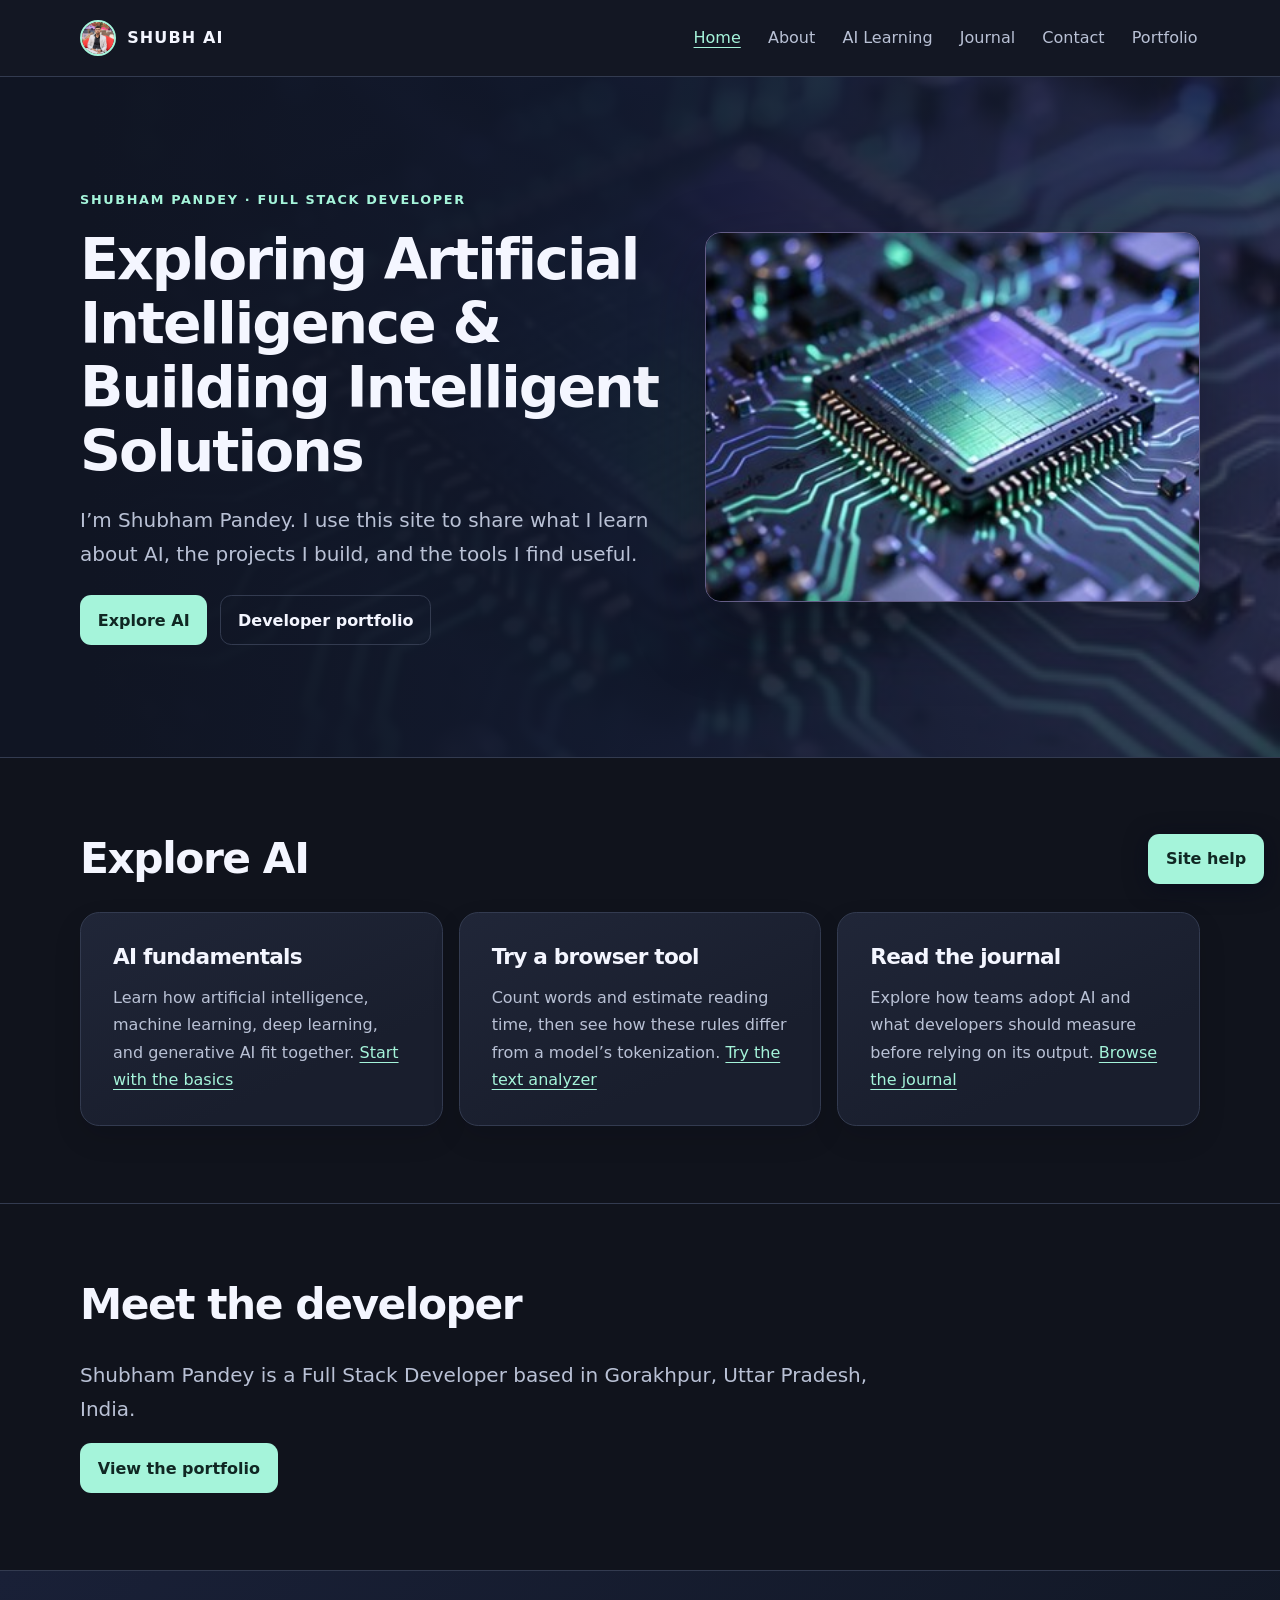
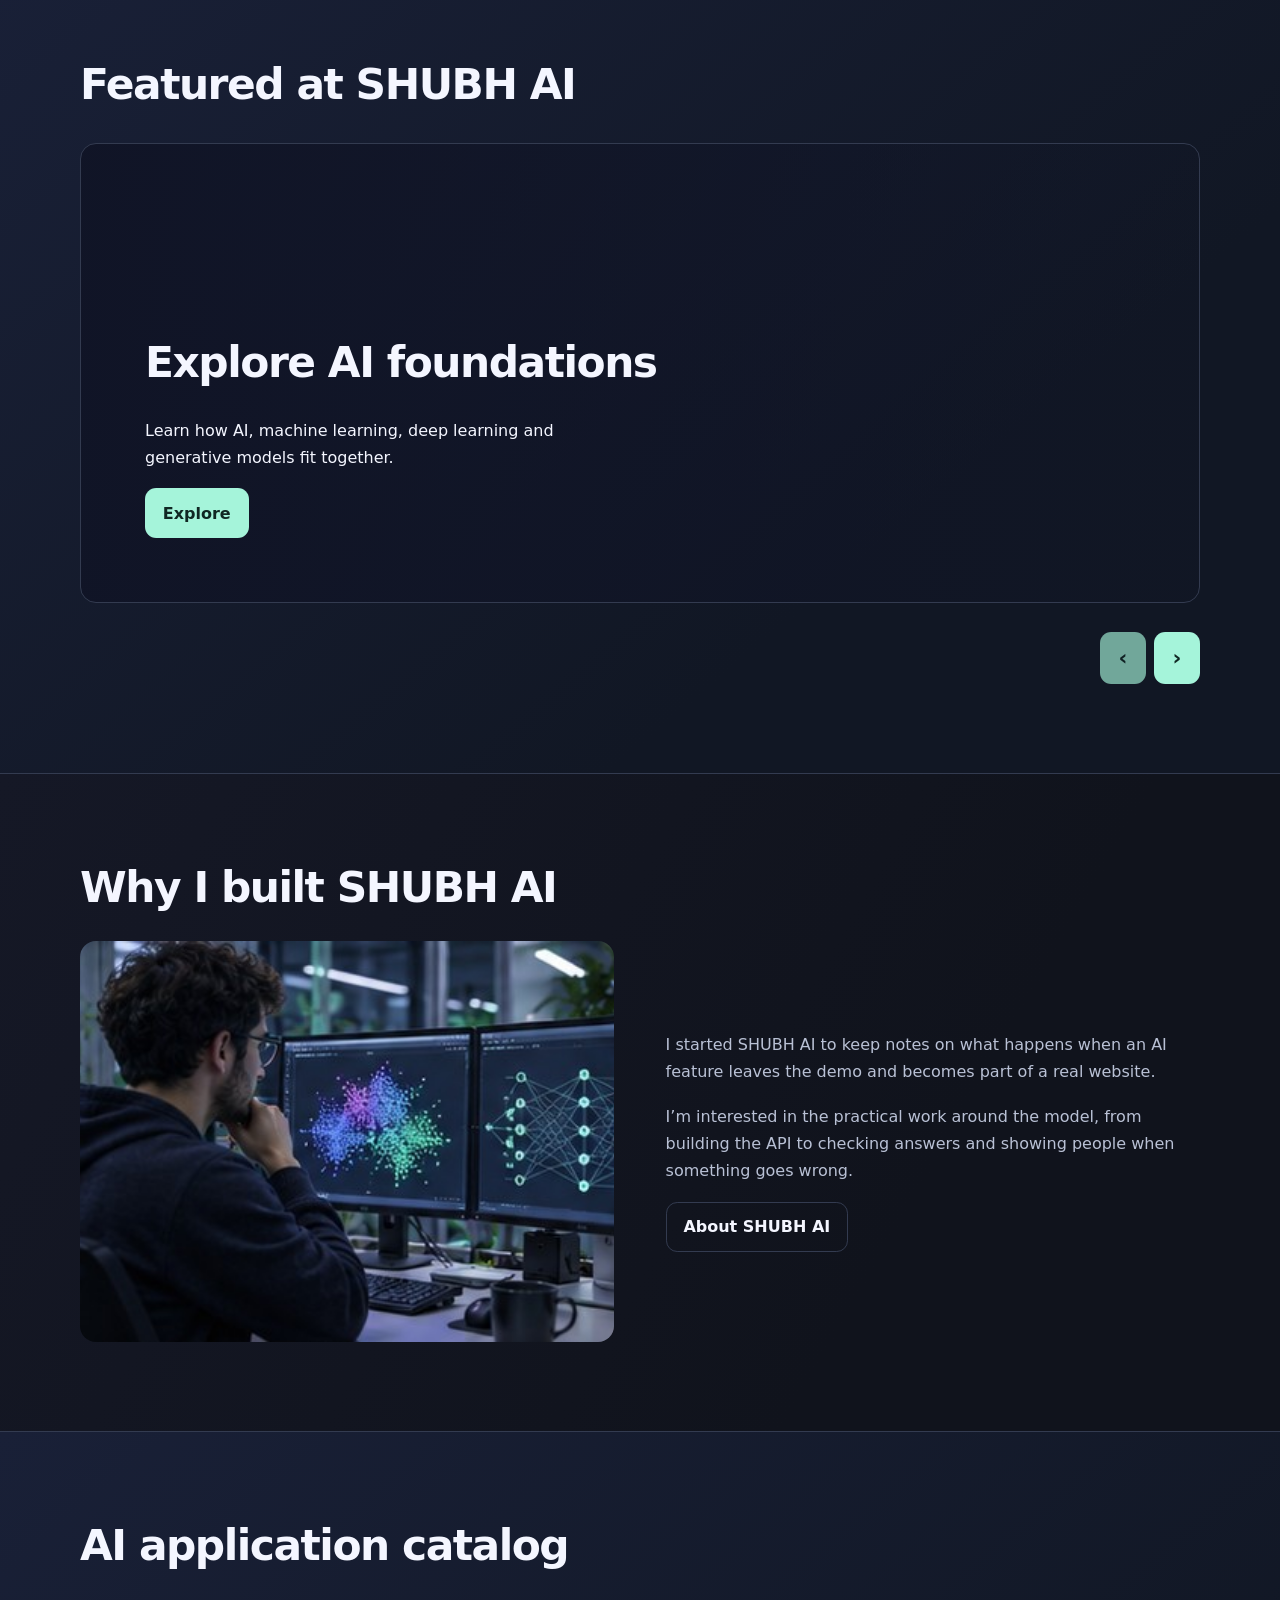
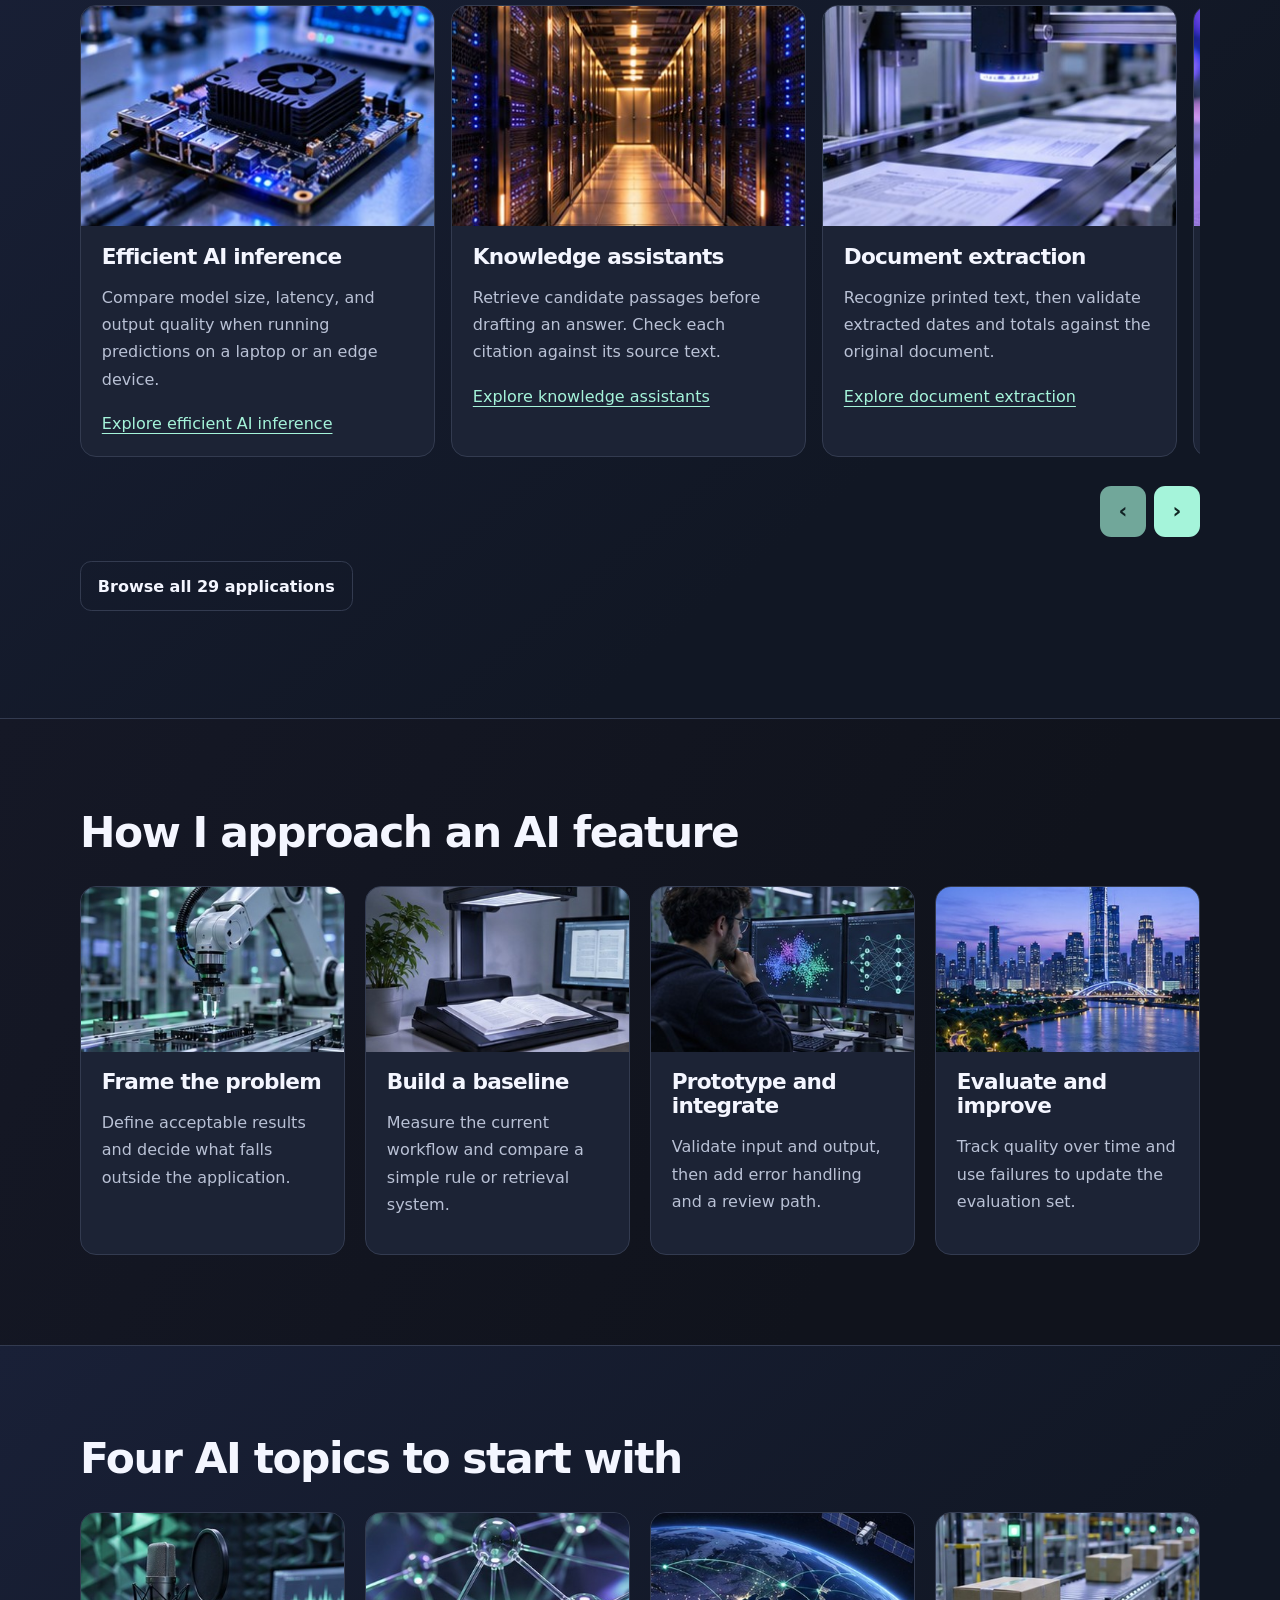
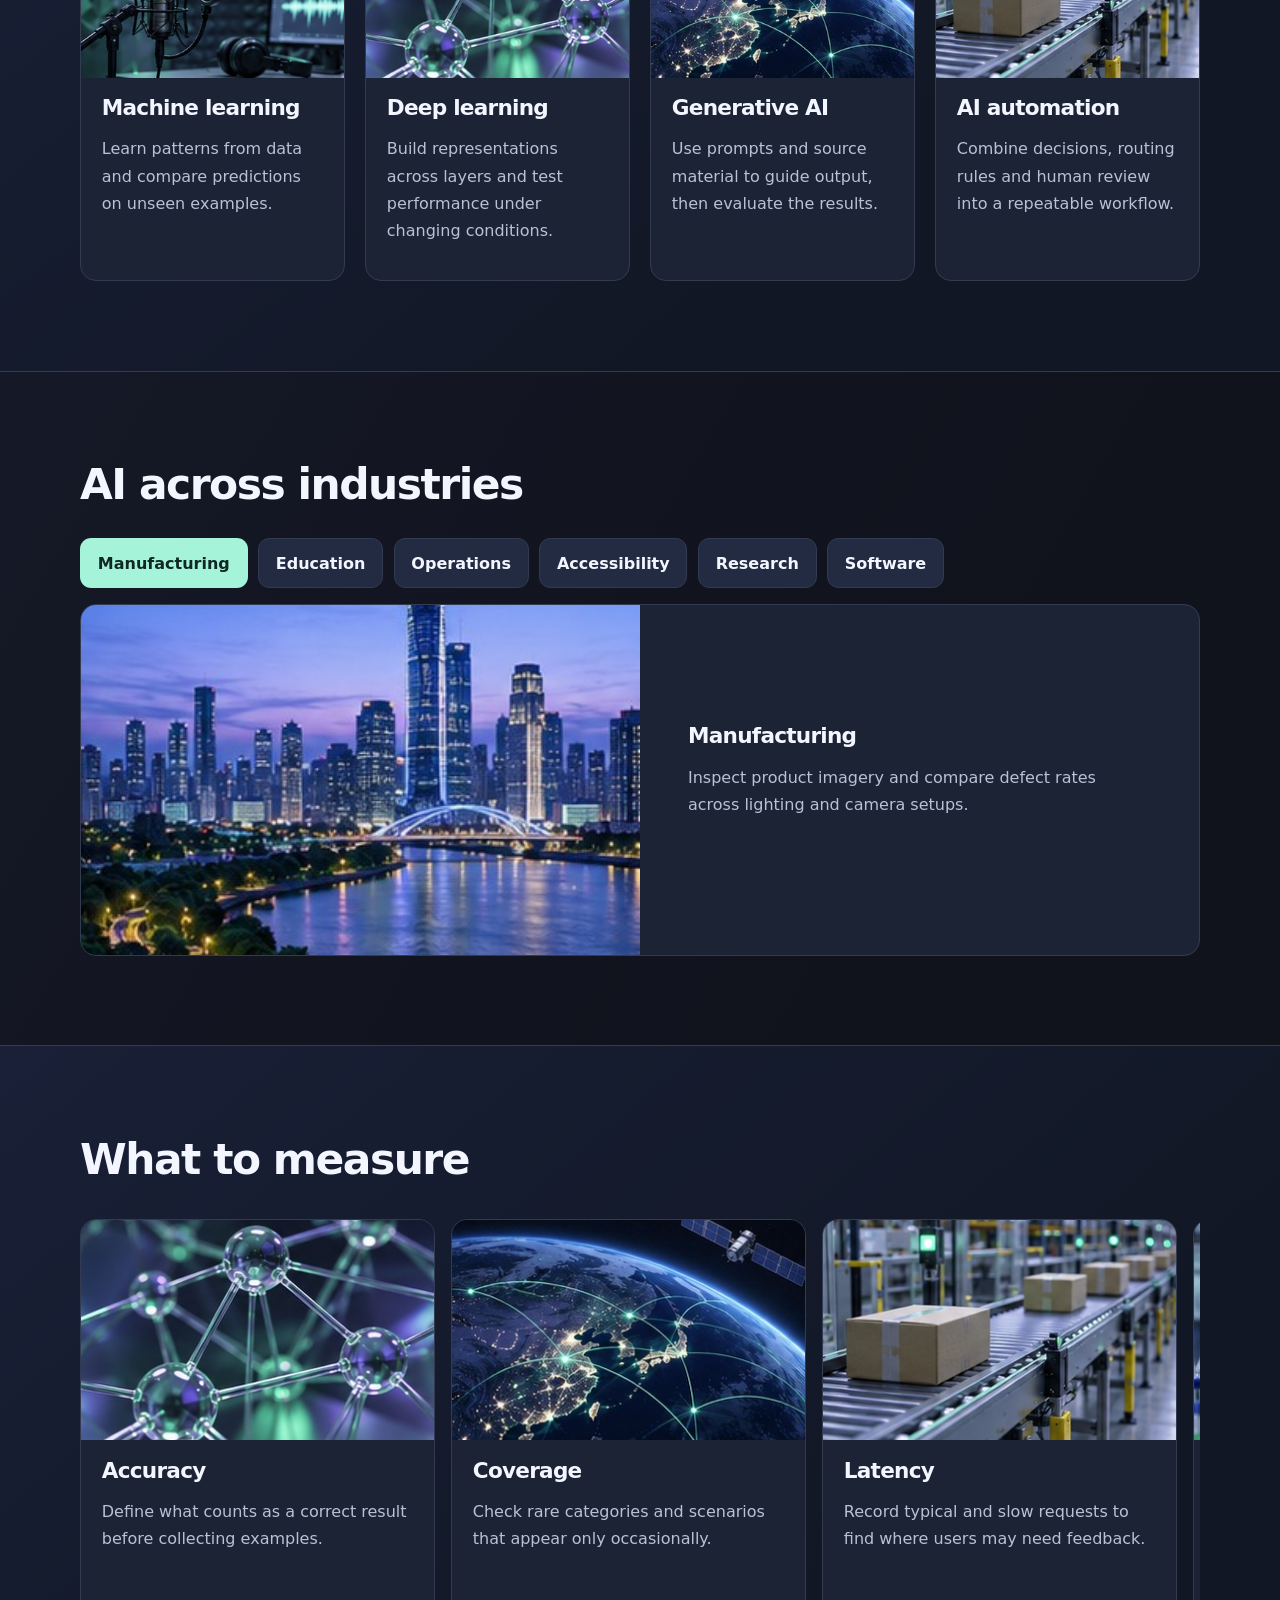
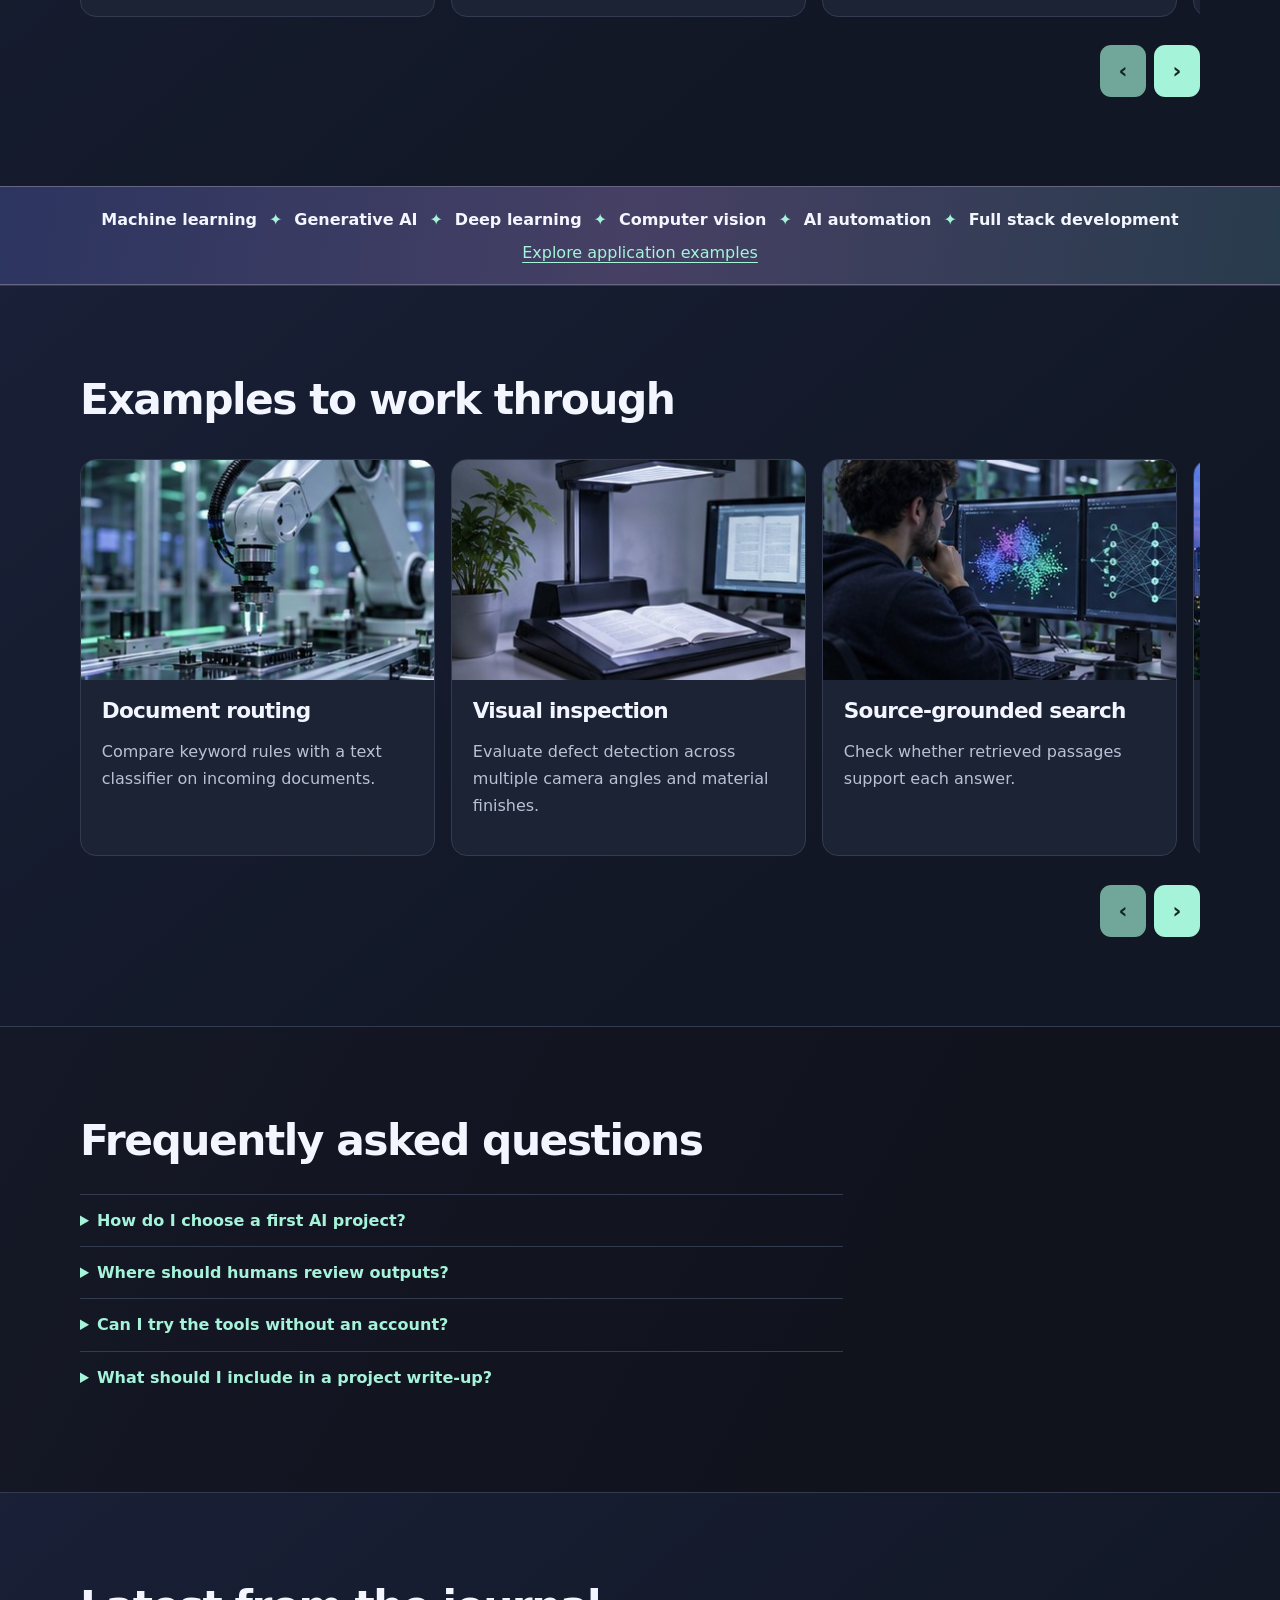
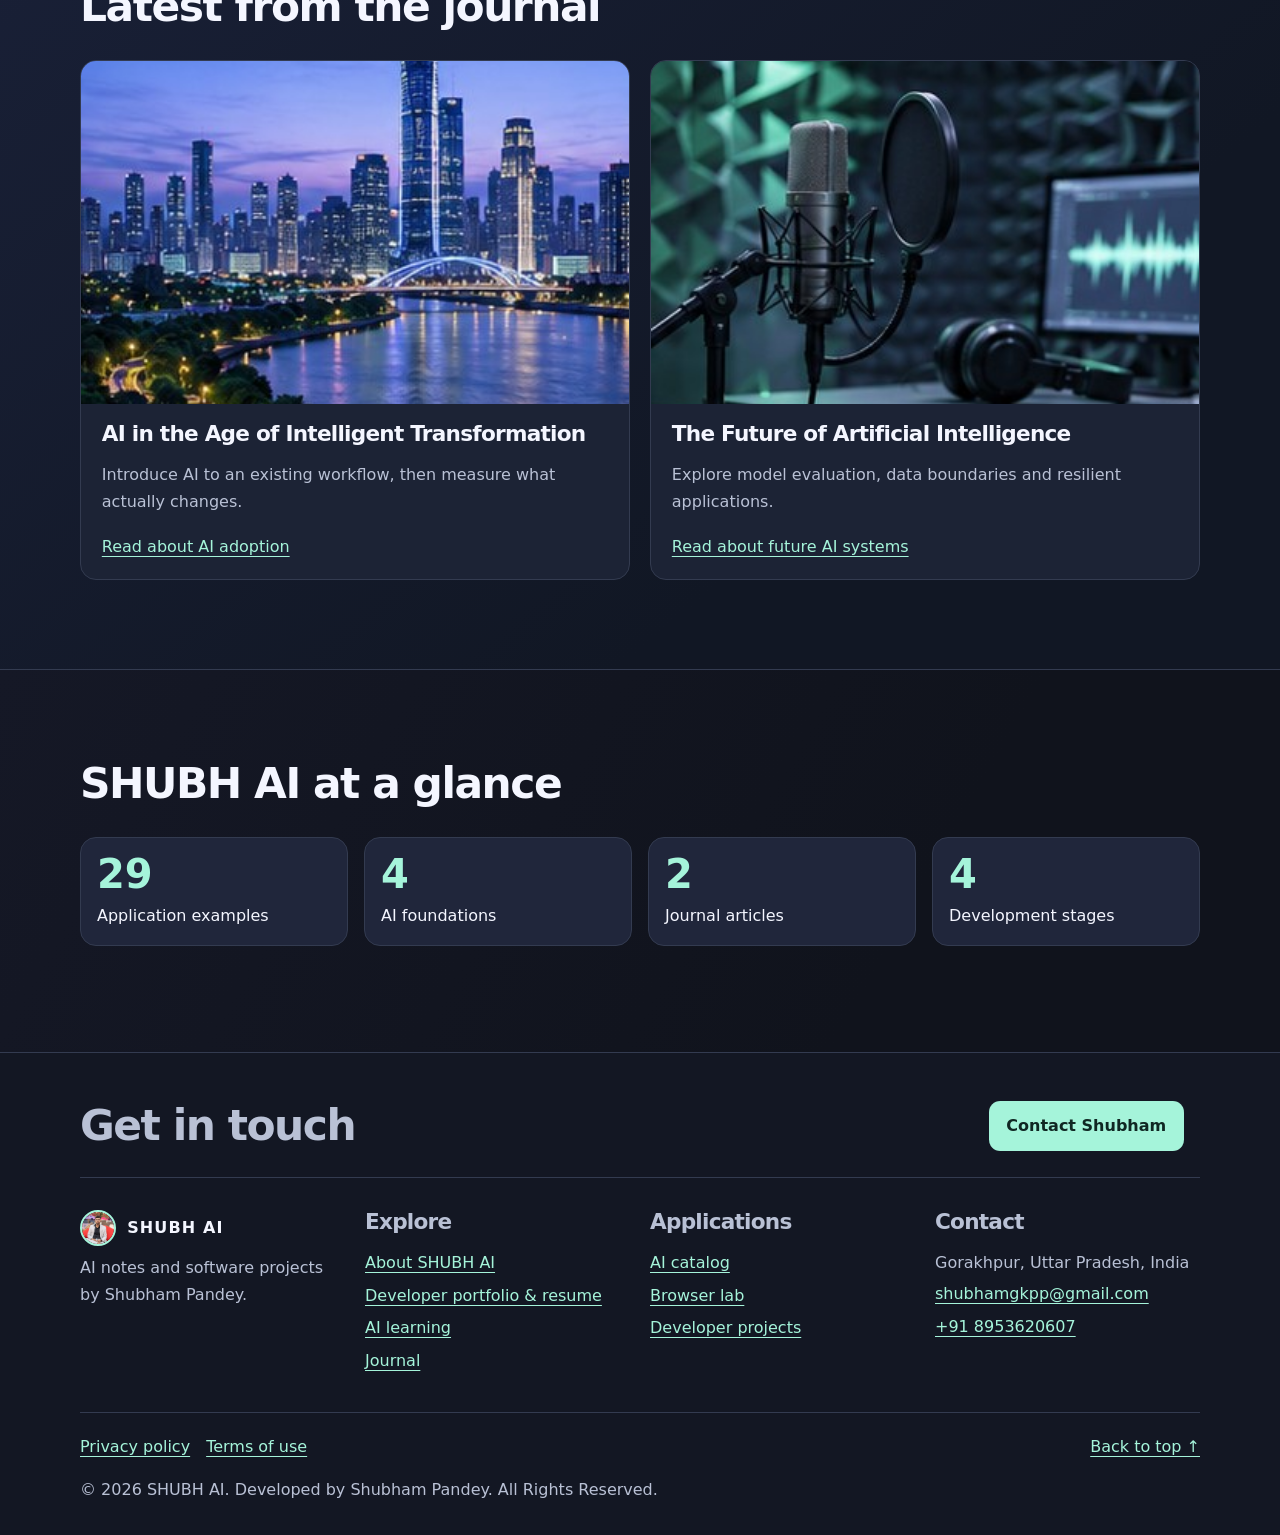
==== commit 3444c4c0: "Make site copy and help replies more natural" ====
--- a/index.html
+++ b/index.html
@@ -4,7 +4,7 @@
   <meta charset="utf-8">
   <meta name="viewport" content="width=device-width, initial-scale=1">
   <title>Exploring Artificial Intelligence &amp; Building Intelligent Solutions | SHUBH AI</title>
-  <meta name="description" content="A personal AI learning and software development site by Shubham Pandey.">
+  <meta name="description" content="I’m Shubham Pandey. I use this site to share what I learn about AI, the projects I build, and the tools I find useful.">
   <meta name="theme-color" content="#10131c">
   <link rel="icon" href="assets/mark.svg" type="image/svg+xml">
   <link rel="stylesheet" href="assets/site.css">
@@ -21,20 +21,20 @@
   </div></header>
   <main id="main" tabindex="-1">
     <section class="hero home"><div class="wrap">
-      <div><p class="eyebrow">Independent AI &amp; software development</p><h1>Exploring Artificial Intelligence &amp; Building Intelligent Solutions</h1><p class="lead">A personal AI learning and software development site by Shubham Pandey.</p><div class="actions"><a class="button " href="ai-solutions.html">Explore AI</a><a class="button secondary" href="portfolio.html">Developer portfolio</a></div></div><img class="editorial" src="assets/editorial-0.jpg" width="640" height="480" alt="" fetchpriority="high">
+      <div><p class="eyebrow">Shubham Pandey · Full stack developer</p><h1>Exploring Artificial Intelligence &amp; Building Intelligent Solutions</h1><p class="lead">I’m Shubham Pandey. I use this site to share what I learn about AI, the projects I build, and the tools I find useful.</p><div class="actions"><a class="button " href="ai-solutions.html">Explore AI</a><a class="button secondary" href="portfolio.html">Developer portfolio</a></div></div><img class="editorial" src="assets/editorial-0.jpg" width="640" height="480" alt="" fetchpriority="high">
     </div></section>
     <section class="section"><div class="wrap "><h2>Explore AI</h2><div class="grid"><article class="card"><h3>AI fundamentals</h3><p>Learn how artificial intelligence, machine learning, deep learning, and generative AI fit together. <a href="ai-solutions.html#artificial-intelligence">Start with the basics</a></p></article><article class="card"><h3>Try a browser tool</h3><p>Count words and estimate reading time, then see how these rules differ from a model’s tokenization. <a href="ai-solutions.html#tools">Try the text analyzer</a></p></article><article class="card"><h3>Read the journal</h3><p>Explore how teams adopt AI and what developers should measure before relying on its output. <a href="blog.html">Browse the journal</a></p></article></div></div></section><section class="section"><div class="wrap "><h2>Meet the developer</h2><p class="lead">Shubham Pandey is a Full Stack Developer based in Gorakhpur, Uttar Pradesh, India.</p><a class="button " href="portfolio.html">View the portfolio</a></div></section>
-  <section class="showcase featured"><div class="wrap"><h2>Featured at SHUBH AI</h2><div class="carousel" data-carousel><div class="rail" tabindex="0" aria-label="Scrollable cards"><article class="hero-slide" style="--hero-image:url(assets/editorial-0.jpg)"><div><h2>Explore AI foundations</h2><p>Learn how AI, machine learning, deep learning and generative models fit together.</p><a class="button" href="ai-solutions.html">Explore</a></div></article><article class="hero-slide" style="--hero-image:url(assets/editorial-1.jpg)"><div><h2>Study practical applications</h2><p>Explore 29 examples spanning vision, language, research and automation.</p><a class="button" href="ai-solutions.html#catalog">Explore</a></div></article><article class="hero-slide" style="--hero-image:url(assets/editorial-2.jpg)"><div><h2>Read the AI journal</h2><p>Explore decisions that shape real AI applications.</p><a class="button" href="blog.html">Explore</a></div></article><article class="hero-slide" style="--hero-image:url(assets/editorial-3.jpg)"><div><h2>Meet the developer</h2><p>See the portfolio and technical skill set behind SHUBH AI.</p><a class="button" href="portfolio.html">Explore</a></div></article><article class="hero-slide" style="--hero-image:url(assets/editorial-4.jpg)"><div><h2>Try the browser lab</h2><p>Analyze text without an account or external API.</p><a class="button" href="ai-solutions.html#tools">Explore</a></div></article></div><div class="rail-controls" hidden><button type="button" data-prev aria-label="Previous card">‹</button><button type="button" data-next aria-label="Next card">›</button></div></div></div></section><section class="showcase "><div class="wrap"><h2>Building intelligent solutions responsibly</h2><div class="feature-split"><img class="editorial" src="assets/editorial-5.jpg" width="640" height="480" alt="" loading="lazy"><div><p>SHUBH AI is Shubham Pandey’s independent technology and developer showcase. Its guides connect model behavior with the software that delivers it, including evaluation, APIs, frontends and human review.</p><p>Explore practical examples before moving from a prototype to a system others can depend on.</p><a class="button secondary" href="about.html">About SHUBH AI</a></div></div></div></section><section class="showcase "><div class="wrap"><h2>AI application catalog</h2><div class="carousel" data-carousel><div class="rail" tabindex="0" aria-label="Scrollable cards"><article class="feature-card" ><img class="editorial" src="assets/editorial-16.jpg" width="640" height="480" alt="" loading="lazy"><div><h3>Efficient AI inference</h3><p>Compare model size, latency, and output quality when running predictions on a laptop or an edge device.</p><a href="ai-solutions.html#application-1">Explore efficient AI inference</a></div></article><article class="feature-card" ><img class="editorial" src="assets/editorial-17.jpg" width="640" height="480" alt="" loading="lazy"><div><h3>Knowledge assistants</h3><p>Retrieve candidate passages before drafting an answer. Check each citation against its source text.</p><a href="ai-solutions.html#application-2">Explore knowledge assistants</a></div></article><article class="feature-card" ><img class="editorial" src="assets/editorial-20.jpg" width="640" height="480" alt="" loading="lazy"><div><h3>Document extraction</h3><p>Recognize printed text, then validate extracted dates and totals against the original document.</p><a href="ai-solutions.html#application-3">Explore document extraction</a></div></article><article class="feature-card" ><img class="editorial" src="assets/editorial-19.jpg" width="640" height="480" alt="" loading="lazy"><div><h3>Interview practice</h3><p>Build a rubric for practice questions and give learners feedback they can inspect.</p><a href="ai-solutions.html#application-4">Explore interview practice</a></div></article><article class="feature-card" ><img class="editorial" src="assets/editorial-12.jpg" width="640" height="480" alt="" loading="lazy"><div><h3>Image classification</h3><p>Train on labeled examples. Use error analysis to find classes the model confuses.</p><a href="ai-solutions.html#application-5">Explore image classification</a></div></article><article class="feature-card" ><img class="editorial" src="assets/editorial-21.jpg" width="640" height="480" alt="" loading="lazy"><div><h3>Video event detection</h3><p>Test event detection on short clips with changes in lighting and camera position.</p><a href="ai-solutions.html#application-6">Explore video event detection</a></div></article><article class="feature-card" ><img class="editorial" src="assets/editorial-29.jpg" width="640" height="480" alt="" loading="lazy"><div><h3>Driver attention</h3><p>Study how glare and camera position affect an attention detector on recorded test clips.</p><a href="ai-solutions.html#application-7">Explore driver attention</a></div></article><article class="feature-card" ><img class="editorial" src="assets/editorial-2.jpg" width="640" height="480" alt="" loading="lazy"><div><h3>Image generation</h3><p>Compare how composition, lighting and subject descriptions influence generated images.</p><a href="ai-solutions.html#application-8">Explore image generation</a></div></article><article class="feature-card" ><img class="editorial" src="assets/editorial-9.jpg" width="640" height="480" alt="" loading="lazy"><div><h3>3D reconstruction</h3><p>Combine multiple views into a point cloud and inspect gaps where surfaces were occluded.</p><a href="ai-solutions.html#application-9">Explore 3d reconstruction</a></div></article><article class="feature-card" ><img class="editorial" src="assets/editorial-8.jpg" width="640" height="480" alt="" loading="lazy"><div><h3>Image segmentation</h3><p>Mark pixel-level regions and measure how accurately the model traces their boundaries.</p><a href="ai-solutions.html#application-10">Explore image segmentation</a></div></article><article class="feature-card" ><img class="editorial" src="assets/editorial-18.jpg" width="640" height="480" alt="" loading="lazy"><div><h3>Code review assistance</h3><p>Surface potential edge cases and link each suggestion to a test or relevant line of code.</p><a href="ai-solutions.html#application-11">Explore code review assistance</a></div></article><article class="feature-card" ><img class="editorial" src="assets/editorial-1.jpg" width="640" height="480" alt="" loading="lazy"><div><h3>Search quality</h3><p>Use relevance judgments to compare keyword and semantic retrieval.</p><a href="ai-solutions.html#application-12">Explore search quality</a></div></article><article class="feature-card" ><img class="editorial" src="assets/editorial-23.jpg" width="640" height="480" alt="" loading="lazy"><div><h3>Route planning</h3><p>Compare routes using travel times, time windows and constraints such as vehicle capacity.</p><a href="ai-solutions.html#application-13">Explore route planning</a></div></article><article class="feature-card" ><img class="editorial" src="assets/editorial-13.jpg" width="640" height="480" alt="" loading="lazy"><div><h3>Sensor monitoring</h3><p>Identify abnormal changes in a device stream and separate transient noise from sustained drift.</p><a href="ai-solutions.html#application-14">Explore sensor monitoring</a></div></article><article class="feature-card" ><img class="editorial" src="assets/editorial-26.jpg" width="640" height="480" alt="" loading="lazy"><div><h3>Data exploration</h3><p>Plot missing values and distributions before asking a model to summarize a dataset.</p><a href="ai-solutions.html#application-15">Explore data exploration</a></div></article><article class="feature-card" ><img class="editorial" src="assets/editorial-28.jpg" width="640" height="480" alt="" loading="lazy"><div><h3>Image editing</h3><p>Use masks to isolate an object from its background and assess edge fidelity.</p><a href="ai-solutions.html#application-16">Explore image editing</a></div></article><article class="feature-card" ><img class="editorial" src="assets/editorial-30.jpg" width="640" height="480" alt="" loading="lazy"><div><h3>Question generation</h3><p>Draft practice questions from a source passage and verify that each answer can be supported.</p><a href="ai-solutions.html#application-17">Explore question generation</a></div></article><article class="feature-card" ><img class="editorial" src="assets/editorial-22.jpg" width="640" height="480" alt="" loading="lazy"><div><h3>Defect inspection</h3><p>Compare images of parts against labeled defects and record both missed defects and false alarms.</p><a href="ai-solutions.html#application-18">Explore defect inspection</a></div></article><article class="feature-card" ><img class="editorial" src="assets/editorial-7.jpg" width="640" height="480" alt="" loading="lazy"><div><h3>Speech transcription</h3><p>Compare word errors across accents, noisy rooms and different microphones.</p><a href="ai-solutions.html#application-19">Explore speech transcription</a></div></article><article class="feature-card" ><img class="editorial" src="assets/editorial-4.jpg" width="640" height="480" alt="" loading="lazy"><div><h3>Handwriting recognition</h3><p>Test recognition on unseen handwriting styles and preserve low-confidence candidates for review.</p><a href="ai-solutions.html#application-20">Explore handwriting recognition</a></div></article><article class="feature-card" ><img class="editorial" src="assets/editorial-14.jpg" width="640" height="480" alt="" loading="lazy"><div><h3>Workflow orchestration</h3><p>Track each processing step, make retries safe and route uncertain output to a human reviewer.</p><a href="ai-solutions.html#application-21">Explore workflow orchestration</a></div></article><article class="feature-card" ><img class="editorial" src="assets/editorial-3.jpg" width="640" height="480" alt="" loading="lazy"><div><h3>Object detection</h3><p>Locate objects in a frame, then measure how well the model locates small or overlapping items.</p><a href="ai-solutions.html#application-22">Explore object detection</a></div></article><article class="feature-card" ><img class="editorial" src="assets/editorial-6.jpg" width="640" height="480" alt="" loading="lazy"><div><h3>Demand forecasting</h3><p>Use a time-ordered split and compare predictions to a seasonal baseline.</p><a href="ai-solutions.html#application-23">Explore demand forecasting</a></div></article><article class="feature-card" ><img class="editorial" src="assets/editorial-31.jpg" width="640" height="480" alt="" loading="lazy"><div><h3>Recommendation systems</h3><p>Measure whether recommendations help users discover relevant items across different activity levels.</p><a href="ai-solutions.html#application-24">Explore recommendation systems</a></div></article><article class="feature-card" ><img class="editorial" src="assets/editorial-25.jpg" width="640" height="480" alt="" loading="lazy"><div><h3>Skill mapping</h3><p>Match learning objectives to a skills inventory and let learners inspect and correct each match.</p><a href="ai-solutions.html#application-25">Explore skill mapping</a></div></article><article class="feature-card" ><img class="editorial" src="assets/editorial-11.jpg" width="640" height="480" alt="" loading="lazy"><div><h3>Anomaly detection</h3><p>Tune alerts with historical examples and check drift before increasing their reach.</p><a href="ai-solutions.html#application-26">Explore anomaly detection</a></div></article><article class="feature-card" ><img class="editorial" src="assets/editorial-24.jpg" width="640" height="480" alt="" loading="lazy"><div><h3>Text analytics</h3><p>Compare word counts, keywords and topic labels. Inspect where each method loses important context.</p><a href="ai-solutions.html#application-27">Explore text analytics</a></div></article><article class="feature-card" ><img class="editorial" src="assets/editorial-27.jpg" width="640" height="480" alt="" loading="lazy"><div><h3>Accessibility checks</h3><p>Combine automated markup checks with manual keyboard and screen reader review.</p><a href="ai-solutions.html#application-28">Explore accessibility checks</a></div></article><article class="feature-card" ><img class="editorial" src="assets/editorial-15.jpg" width="640" height="480" alt="" loading="lazy"><div><h3>Document comparison</h3><p>Align paragraphs by meaning and highlight wording changes for a reviewer to confirm.</p><a href="ai-solutions.html#application-29">Explore document comparison</a></div></article></div><div class="rail-controls" hidden><button type="button" data-prev aria-label="Previous card">‹</button><button type="button" data-next aria-label="Next card">›</button></div></div><p class="section-link"><a class="button secondary" href="ai-solutions.html#catalog">Browse all 29 applications</a></p></div></section><section class="showcase "><div class="wrap"><h2>A four-step development process</h2><div class="feature-grid"><article class="feature-card" ><img class="editorial" src="assets/editorial-3.jpg" width="640" height="480" alt="" loading="lazy"><div><h3>Frame the problem</h3><p>Define acceptable results and decide what falls outside the application.</p></div></article><article class="feature-card" ><img class="editorial" src="assets/editorial-4.jpg" width="640" height="480" alt="" loading="lazy"><div><h3>Build a baseline</h3><p>Measure the current workflow and compare a simple rule or retrieval system.</p></div></article><article class="feature-card" ><img class="editorial" src="assets/editorial-5.jpg" width="640" height="480" alt="" loading="lazy"><div><h3>Prototype and integrate</h3><p>Validate input and output, then add error handling and a review path.</p></div></article><article class="feature-card" ><img class="editorial" src="assets/editorial-6.jpg" width="640" height="480" alt="" loading="lazy"><div><h3>Evaluate and improve</h3><p>Track quality over time and use failures to update the evaluation set.</p></div></article></div></div></section><section class="showcase "><div class="wrap"><h2>Core AI capabilities</h2><div class="feature-grid"><article class="feature-card" ><img class="editorial" src="assets/editorial-7.jpg" width="640" height="480" alt="" loading="lazy"><div><h3>Machine learning</h3><p>Learn patterns from data and compare predictions on unseen examples.</p></div></article><article class="feature-card" ><img class="editorial" src="assets/editorial-8.jpg" width="640" height="480" alt="" loading="lazy"><div><h3>Deep learning</h3><p>Build representations across layers and test performance under changing conditions.</p></div></article><article class="feature-card" ><img class="editorial" src="assets/editorial-9.jpg" width="640" height="480" alt="" loading="lazy"><div><h3>Generative AI</h3><p>Use prompts and source material to guide output, then evaluate the results.</p></div></article><article class="feature-card" ><img class="editorial" src="assets/editorial-10.jpg" width="640" height="480" alt="" loading="lazy"><div><h3>AI automation</h3><p>Combine decisions, routing rules and human review into a repeatable workflow.</p></div></article></div></div></section><section class="showcase "><div class="wrap"><h2>AI across industries</h2><div data-tabs><div class="tab-buttons" role="tablist" aria-label="AI across industries" hidden><button type="button" id="index-tab-0" aria-controls="index-panel-0" role="tab" aria-selected="false">Manufacturing</button><button type="button" id="index-tab-1" aria-controls="index-panel-1" role="tab" aria-selected="false">Education</button><button type="button" id="index-tab-2" aria-controls="index-panel-2" role="tab" aria-selected="false">Operations</button><button type="button" id="index-tab-3" aria-controls="index-panel-3" role="tab" aria-selected="false">Accessibility</button><button type="button" id="index-tab-4" aria-controls="index-panel-4" role="tab" aria-selected="false">Research</button><button type="button" id="index-tab-5" aria-controls="index-panel-5" role="tab" aria-selected="false">Software</button></div><div class="tab-panels"><div id="index-panel-0" aria-labelledby="index-tab-0" role="tabpanel"><article class="feature-card" ><img class="editorial" src="assets/editorial-6.jpg" width="640" height="480" alt="" loading="lazy"><div><h3>Manufacturing</h3><p>Inspect product imagery and compare defect rates across lighting and camera setups.</p></div></article></div><div id="index-panel-1" aria-labelledby="index-tab-1" role="tabpanel"><article class="feature-card" ><img class="editorial" src="assets/editorial-7.jpg" width="640" height="480" alt="" loading="lazy"><div><h3>Education</h3><p>Generate practice questions from a known reading and check each answer against the text.</p></div></article></div><div id="index-panel-2" aria-labelledby="index-tab-2" role="tabpanel"><article class="feature-card" ><img class="editorial" src="assets/editorial-8.jpg" width="640" height="480" alt="" loading="lazy"><div><h3>Operations</h3><p>Forecast demand and keep a manual override for unusual events.</p></div></article></div><div id="index-panel-3" aria-labelledby="index-tab-3" role="tabpanel"><article class="feature-card" ><img class="editorial" src="assets/editorial-9.jpg" width="640" height="480" alt="" loading="lazy"><div><h3>Accessibility</h3><p>Evaluate captions and transcripts using varied audio and speakers.</p></div></article></div><div id="index-panel-4" aria-labelledby="index-tab-4" role="tabpanel"><article class="feature-card" ><img class="editorial" src="assets/editorial-10.jpg" width="640" height="480" alt="" loading="lazy"><div><h3>Research</h3><p>Compare notes across sources and verify summaries against the primary material.</p></div></article></div><div id="index-panel-5" aria-labelledby="index-tab-5" role="tabpanel"><article class="feature-card" ><img class="editorial" src="assets/editorial-11.jpg" width="640" height="480" alt="" loading="lazy"><div><h3>Software</h3><p>Use assisted review to find edge cases and confirm each change with tests.</p></div></article></div></div></div></div></section><section class="showcase "><div class="wrap"><h2>What to measure</h2><div class="carousel" data-carousel><div class="rail" tabindex="0" aria-label="Scrollable cards"><article class="feature-card" ><img class="editorial" src="assets/editorial-8.jpg" width="640" height="480" alt="" loading="lazy"><div><h3>Accuracy</h3><p>Define what counts as a correct result before collecting examples.</p></div></article><article class="feature-card" ><img class="editorial" src="assets/editorial-9.jpg" width="640" height="480" alt="" loading="lazy"><div><h3>Coverage</h3><p>Check rare categories and scenarios that appear only occasionally.</p></div></article><article class="feature-card" ><img class="editorial" src="assets/editorial-10.jpg" width="640" height="480" alt="" loading="lazy"><div><h3>Latency</h3><p>Record typical and slow requests to find where users may need feedback.</p></div></article><article class="feature-card" ><img class="editorial" src="assets/editorial-11.jpg" width="640" height="480" alt="" loading="lazy"><div><h3>Reliability</h3><p>Test incomplete inputs and external-service failures.</p></div></article><article class="feature-card" ><img class="editorial" src="assets/editorial-12.jpg" width="640" height="480" alt="" loading="lazy"><div><h3>Privacy</h3><p>Limit data collection to what the feature actually needs.</p></div></article><article class="feature-card" ><img class="editorial" src="assets/editorial-13.jpg" width="640" height="480" alt="" loading="lazy"><div><h3>Human review</h3><p>Make corrections visible and reversible.</p></div></article><article class="feature-card" ><img class="editorial" src="assets/editorial-14.jpg" width="640" height="480" alt="" loading="lazy"><div><h3>Accessibility</h3><p>Test with keyboard controls and assistive technology.</p></div></article><article class="feature-card" ><img class="editorial" src="assets/editorial-15.jpg" width="640" height="480" alt="" loading="lazy"><div><h3>Maintenance</h3><p>Revisit benchmarks when data, dependencies or model versions change.</p></div></article></div><div class="rail-controls" hidden><button type="button" data-prev aria-label="Previous card">‹</button><button type="button" data-next aria-label="Next card">›</button></div></div></div></section><section class="topic-band" aria-label="AI topics"><p>Machine learning <span aria-hidden="true">✦</span> Generative AI <span aria-hidden="true">✦</span> Deep learning <span aria-hidden="true">✦</span> Computer vision <span aria-hidden="true">✦</span> AI automation <span aria-hidden="true">✦</span> Full stack development</p><a href="ai-solutions.html#catalog">Explore application examples</a></section><section class="showcase "><div class="wrap"><h2>Illustrative case studies</h2><div class="carousel" data-carousel><div class="rail" tabindex="0" aria-label="Scrollable cards"><article class="feature-card" ><img class="editorial" src="assets/editorial-3.jpg" width="640" height="480" alt="" loading="lazy"><div><h3>Document routing</h3><p>Compare keyword rules with a text classifier on incoming documents.</p></div></article><article class="feature-card" ><img class="editorial" src="assets/editorial-4.jpg" width="640" height="480" alt="" loading="lazy"><div><h3>Visual inspection</h3><p>Evaluate defect detection across multiple camera angles and material finishes.</p></div></article><article class="feature-card" ><img class="editorial" src="assets/editorial-5.jpg" width="640" height="480" alt="" loading="lazy"><div><h3>Source-grounded search</h3><p>Check whether retrieved passages support each answer.</p></div></article><article class="feature-card" ><img class="editorial" src="assets/editorial-6.jpg" width="640" height="480" alt="" loading="lazy"><div><h3>Demand forecasts</h3><p>Compare a seasonal baseline with a model on successive weekly holdouts.</p></div></article><article class="feature-card" ><img class="editorial" src="assets/editorial-7.jpg" width="640" height="480" alt="" loading="lazy"><div><h3>Speech recognition</h3><p>Compare transcription quality for quiet speech and background noise.</p></div></article><article class="feature-card" ><img class="editorial" src="assets/editorial-8.jpg" width="640" height="480" alt="" loading="lazy"><div><h3>Image editing</h3><p>Evaluate how well a segmentation mask preserves fine edges.</p></div></article><article class="feature-card" ><img class="editorial" src="assets/editorial-9.jpg" width="640" height="480" alt="" loading="lazy"><div><h3>Automated survey coding</h3><p>Compare coding agreement on ambiguous responses.</p></div></article><article class="feature-card" ><img class="editorial" src="assets/editorial-10.jpg" width="640" height="480" alt="" loading="lazy"><div><h3>User recommendations</h3><p>Review coverage across new and returning users.</p></div></article><article class="feature-card" ><img class="editorial" src="assets/editorial-11.jpg" width="640" height="480" alt="" loading="lazy"><div><h3>Frontend performance</h3><p>Track which interface changes improve perceived loading times.</p></div></article></div><div class="rail-controls" hidden><button type="button" data-prev aria-label="Previous card">‹</button><button type="button" data-next aria-label="Next card">›</button></div></div></div></section><section class="showcase "><div class="wrap"><h2>Frequently asked questions</h2><div class="faq"><details><summary>How do I choose a first AI project?</summary><p>Pick a narrow task with examples you can verify. Measure a simple baseline before training or integrating a model.</p></details><details><summary>Where should humans review outputs?</summary><p>Add review wherever an incorrect decision could affect people, publish information, or change important records.</p></details><details><summary>Can I try the tools without an account?</summary><p>The text analyzer and the learning chat run locally in your browser.</p></details><details><summary>What should I include in a project write-up?</summary><p>Document the input data, baseline, evaluation split, limitations and examples of failures.</p></details></div></div></section><section class="showcase "><div class="wrap"><h2>Latest from the journal</h2><div class="feature-grid"><article class="feature-card" ><img class="editorial" src="assets/editorial-6.jpg" width="640" height="480" alt="" loading="lazy"><div><h3>AI in the Age of Intelligent Transformation</h3><p>Introduce AI to an existing workflow, then measure what actually changes.</p><a href="ai-in-the-age-of-intelligent-transformation.html">Read about AI adoption</a></div></article><article class="feature-card" ><img class="editorial" src="assets/editorial-7.jpg" width="640" height="480" alt="" loading="lazy"><div><h3>The Future of Artificial Intelligence</h3><p>Explore model evaluation, data boundaries and resilient applications.</p><a href="the-future-of-artificial-intelligence.html">Read about future AI systems</a></div></article></div></div></section><section class="showcase"><div class="wrap"><h2>Explore the site</h2><dl class="site-stats"><div><dt>Application examples</dt><dd>29</dd></div><div><dt>AI foundations</dt><dd>4</dd></div><div><dt>Journal articles</dt><dd>2</dd></div><div><dt>Development stages</dt><dd>4</dd></div></dl></div></section></main>
+  <section class="showcase featured"><div class="wrap"><h2>Featured at SHUBH AI</h2><div class="carousel" data-carousel><div class="rail" tabindex="0" aria-label="Scrollable cards"><article class="hero-slide" style="--hero-image:url(assets/editorial-0.jpg)"><div><h2>Explore AI foundations</h2><p>Learn how AI, machine learning, deep learning and generative models fit together.</p><a class="button" href="ai-solutions.html">Explore</a></div></article><article class="hero-slide" style="--hero-image:url(assets/editorial-1.jpg)"><div><h2>Study practical applications</h2><p>Explore 29 examples spanning vision, language, research and automation.</p><a class="button" href="ai-solutions.html#catalog">Explore</a></div></article><article class="hero-slide" style="--hero-image:url(assets/editorial-2.jpg)"><div><h2>Read the AI journal</h2><p>Explore decisions that shape real AI applications.</p><a class="button" href="blog.html">Explore</a></div></article><article class="hero-slide" style="--hero-image:url(assets/editorial-3.jpg)"><div><h2>Meet the developer</h2><p>See the portfolio and technical skill set behind SHUBH AI.</p><a class="button" href="portfolio.html">Explore</a></div></article><article class="hero-slide" style="--hero-image:url(assets/editorial-4.jpg)"><div><h2>Try the browser lab</h2><p>Analyze text without an account or external API.</p><a class="button" href="ai-solutions.html#tools">Explore</a></div></article></div><div class="rail-controls" hidden><button type="button" data-prev aria-label="Previous card">‹</button><button type="button" data-next aria-label="Next card">›</button></div></div></div></section><section class="showcase "><div class="wrap"><h2>Why I built SHUBH AI</h2><div class="feature-split"><img class="editorial" src="assets/editorial-5.jpg" width="640" height="480" alt="" loading="lazy"><div><p>I started SHUBH AI to keep notes on what happens when an AI feature leaves the demo and becomes part of a real website.</p><p>I’m interested in the practical work around the model, from building the API to checking answers and showing people when something goes wrong.</p><a class="button secondary" href="about.html">About SHUBH AI</a></div></div></div></section><section class="showcase "><div class="wrap"><h2>AI application catalog</h2><div class="carousel" data-carousel><div class="rail" tabindex="0" aria-label="Scrollable cards"><article class="feature-card" ><img class="editorial" src="assets/editorial-16.jpg" width="640" height="480" alt="" loading="lazy"><div><h3>Efficient AI inference</h3><p>Compare model size, latency, and output quality when running predictions on a laptop or an edge device.</p><a href="ai-solutions.html#application-1">Explore efficient AI inference</a></div></article><article class="feature-card" ><img class="editorial" src="assets/editorial-17.jpg" width="640" height="480" alt="" loading="lazy"><div><h3>Knowledge assistants</h3><p>Retrieve candidate passages before drafting an answer. Check each citation against its source text.</p><a href="ai-solutions.html#application-2">Explore knowledge assistants</a></div></article><article class="feature-card" ><img class="editorial" src="assets/editorial-20.jpg" width="640" height="480" alt="" loading="lazy"><div><h3>Document extraction</h3><p>Recognize printed text, then validate extracted dates and totals against the original document.</p><a href="ai-solutions.html#application-3">Explore document extraction</a></div></article><article class="feature-card" ><img class="editorial" src="assets/editorial-19.jpg" width="640" height="480" alt="" loading="lazy"><div><h3>Interview practice</h3><p>Build a rubric for practice questions and give learners feedback they can inspect.</p><a href="ai-solutions.html#application-4">Explore interview practice</a></div></article><article class="feature-card" ><img class="editorial" src="assets/editorial-12.jpg" width="640" height="480" alt="" loading="lazy"><div><h3>Image classification</h3><p>Train on labeled examples. Use error analysis to find classes the model confuses.</p><a href="ai-solutions.html#application-5">Explore image classification</a></div></article><article class="feature-card" ><img class="editorial" src="assets/editorial-21.jpg" width="640" height="480" alt="" loading="lazy"><div><h3>Video event detection</h3><p>Test event detection on short clips with changes in lighting and camera position.</p><a href="ai-solutions.html#application-6">Explore video event detection</a></div></article><article class="feature-card" ><img class="editorial" src="assets/editorial-29.jpg" width="640" height="480" alt="" loading="lazy"><div><h3>Driver attention</h3><p>Study how glare and camera position affect an attention detector on recorded test clips.</p><a href="ai-solutions.html#application-7">Explore driver attention</a></div></article><article class="feature-card" ><img class="editorial" src="assets/editorial-2.jpg" width="640" height="480" alt="" loading="lazy"><div><h3>Image generation</h3><p>Compare how composition, lighting and subject descriptions influence generated images.</p><a href="ai-solutions.html#application-8">Explore image generation</a></div></article><article class="feature-card" ><img class="editorial" src="assets/editorial-9.jpg" width="640" height="480" alt="" loading="lazy"><div><h3>3D reconstruction</h3><p>Combine multiple views into a point cloud and inspect gaps where surfaces were occluded.</p><a href="ai-solutions.html#application-9">Explore 3d reconstruction</a></div></article><article class="feature-card" ><img class="editorial" src="assets/editorial-8.jpg" width="640" height="480" alt="" loading="lazy"><div><h3>Image segmentation</h3><p>Mark pixel-level regions and measure how accurately the model traces their boundaries.</p><a href="ai-solutions.html#application-10">Explore image segmentation</a></div></article><article class="feature-card" ><img class="editorial" src="assets/editorial-18.jpg" width="640" height="480" alt="" loading="lazy"><div><h3>Code review assistance</h3><p>Surface potential edge cases and link each suggestion to a test or relevant line of code.</p><a href="ai-solutions.html#application-11">Explore code review assistance</a></div></article><article class="feature-card" ><img class="editorial" src="assets/editorial-1.jpg" width="640" height="480" alt="" loading="lazy"><div><h3>Search quality</h3><p>Use relevance judgments to compare keyword and semantic retrieval.</p><a href="ai-solutions.html#application-12">Explore search quality</a></div></article><article class="feature-card" ><img class="editorial" src="assets/editorial-23.jpg" width="640" height="480" alt="" loading="lazy"><div><h3>Route planning</h3><p>Compare routes using travel times, time windows and constraints such as vehicle capacity.</p><a href="ai-solutions.html#application-13">Explore route planning</a></div></article><article class="feature-card" ><img class="editorial" src="assets/editorial-13.jpg" width="640" height="480" alt="" loading="lazy"><div><h3>Sensor monitoring</h3><p>Identify abnormal changes in a device stream and separate transient noise from sustained drift.</p><a href="ai-solutions.html#application-14">Explore sensor monitoring</a></div></article><article class="feature-card" ><img class="editorial" src="assets/editorial-26.jpg" width="640" height="480" alt="" loading="lazy"><div><h3>Data exploration</h3><p>Plot missing values and distributions before asking a model to summarize a dataset.</p><a href="ai-solutions.html#application-15">Explore data exploration</a></div></article><article class="feature-card" ><img class="editorial" src="assets/editorial-28.jpg" width="640" height="480" alt="" loading="lazy"><div><h3>Image editing</h3><p>Use masks to isolate an object from its background and assess edge fidelity.</p><a href="ai-solutions.html#application-16">Explore image editing</a></div></article><article class="feature-card" ><img class="editorial" src="assets/editorial-30.jpg" width="640" height="480" alt="" loading="lazy"><div><h3>Question generation</h3><p>Draft practice questions from a source passage and verify that each answer can be supported.</p><a href="ai-solutions.html#application-17">Explore question generation</a></div></article><article class="feature-card" ><img class="editorial" src="assets/editorial-22.jpg" width="640" height="480" alt="" loading="lazy"><div><h3>Defect inspection</h3><p>Compare images of parts against labeled defects and record both missed defects and false alarms.</p><a href="ai-solutions.html#application-18">Explore defect inspection</a></div></article><article class="feature-card" ><img class="editorial" src="assets/editorial-7.jpg" width="640" height="480" alt="" loading="lazy"><div><h3>Speech transcription</h3><p>Compare word errors across accents, noisy rooms and different microphones.</p><a href="ai-solutions.html#application-19">Explore speech transcription</a></div></article><article class="feature-card" ><img class="editorial" src="assets/editorial-4.jpg" width="640" height="480" alt="" loading="lazy"><div><h3>Handwriting recognition</h3><p>Test recognition on unseen handwriting styles and preserve low-confidence candidates for review.</p><a href="ai-solutions.html#application-20">Explore handwriting recognition</a></div></article><article class="feature-card" ><img class="editorial" src="assets/editorial-14.jpg" width="640" height="480" alt="" loading="lazy"><div><h3>Workflow orchestration</h3><p>Track each processing step, make retries safe and route uncertain output to a human reviewer.</p><a href="ai-solutions.html#application-21">Explore workflow orchestration</a></div></article><article class="feature-card" ><img class="editorial" src="assets/editorial-3.jpg" width="640" height="480" alt="" loading="lazy"><div><h3>Object detection</h3><p>Locate objects in a frame, then measure how well the model locates small or overlapping items.</p><a href="ai-solutions.html#application-22">Explore object detection</a></div></article><article class="feature-card" ><img class="editorial" src="assets/editorial-6.jpg" width="640" height="480" alt="" loading="lazy"><div><h3>Demand forecasting</h3><p>Use a time-ordered split and compare predictions to a seasonal baseline.</p><a href="ai-solutions.html#application-23">Explore demand forecasting</a></div></article><article class="feature-card" ><img class="editorial" src="assets/editorial-31.jpg" width="640" height="480" alt="" loading="lazy"><div><h3>Recommendation systems</h3><p>Measure whether recommendations help users discover relevant items across different activity levels.</p><a href="ai-solutions.html#application-24">Explore recommendation systems</a></div></article><article class="feature-card" ><img class="editorial" src="assets/editorial-25.jpg" width="640" height="480" alt="" loading="lazy"><div><h3>Skill mapping</h3><p>Match learning objectives to a skills inventory and let learners inspect and correct each match.</p><a href="ai-solutions.html#application-25">Explore skill mapping</a></div></article><article class="feature-card" ><img class="editorial" src="assets/editorial-11.jpg" width="640" height="480" alt="" loading="lazy"><div><h3>Anomaly detection</h3><p>Tune alerts with historical examples and check drift before increasing their reach.</p><a href="ai-solutions.html#application-26">Explore anomaly detection</a></div></article><article class="feature-card" ><img class="editorial" src="assets/editorial-24.jpg" width="640" height="480" alt="" loading="lazy"><div><h3>Text analytics</h3><p>Compare word counts, keywords and topic labels. Inspect where each method loses important context.</p><a href="ai-solutions.html#application-27">Explore text analytics</a></div></article><article class="feature-card" ><img class="editorial" src="assets/editorial-27.jpg" width="640" height="480" alt="" loading="lazy"><div><h3>Accessibility checks</h3><p>Combine automated markup checks with manual keyboard and screen reader review.</p><a href="ai-solutions.html#application-28">Explore accessibility checks</a></div></article><article class="feature-card" ><img class="editorial" src="assets/editorial-15.jpg" width="640" height="480" alt="" loading="lazy"><div><h3>Document comparison</h3><p>Align paragraphs by meaning and highlight wording changes for a reviewer to confirm.</p><a href="ai-solutions.html#application-29">Explore document comparison</a></div></article></div><div class="rail-controls" hidden><button type="button" data-prev aria-label="Previous card">‹</button><button type="button" data-next aria-label="Next card">›</button></div></div><p class="section-link"><a class="button secondary" href="ai-solutions.html#catalog">Browse all 29 applications</a></p></div></section><section class="showcase "><div class="wrap"><h2>How I approach an AI feature</h2><div class="feature-grid"><article class="feature-card" ><img class="editorial" src="assets/editorial-3.jpg" width="640" height="480" alt="" loading="lazy"><div><h3>Frame the problem</h3><p>Define acceptable results and decide what falls outside the application.</p></div></article><article class="feature-card" ><img class="editorial" src="assets/editorial-4.jpg" width="640" height="480" alt="" loading="lazy"><div><h3>Build a baseline</h3><p>Measure the current workflow and compare a simple rule or retrieval system.</p></div></article><article class="feature-card" ><img class="editorial" src="assets/editorial-5.jpg" width="640" height="480" alt="" loading="lazy"><div><h3>Prototype and integrate</h3><p>Validate input and output, then add error handling and a review path.</p></div></article><article class="feature-card" ><img class="editorial" src="assets/editorial-6.jpg" width="640" height="480" alt="" loading="lazy"><div><h3>Evaluate and improve</h3><p>Track quality over time and use failures to update the evaluation set.</p></div></article></div></div></section><section class="showcase "><div class="wrap"><h2>Four AI topics to start with</h2><div class="feature-grid"><article class="feature-card" ><img class="editorial" src="assets/editorial-7.jpg" width="640" height="480" alt="" loading="lazy"><div><h3>Machine learning</h3><p>Learn patterns from data and compare predictions on unseen examples.</p></div></article><article class="feature-card" ><img class="editorial" src="assets/editorial-8.jpg" width="640" height="480" alt="" loading="lazy"><div><h3>Deep learning</h3><p>Build representations across layers and test performance under changing conditions.</p></div></article><article class="feature-card" ><img class="editorial" src="assets/editorial-9.jpg" width="640" height="480" alt="" loading="lazy"><div><h3>Generative AI</h3><p>Use prompts and source material to guide output, then evaluate the results.</p></div></article><article class="feature-card" ><img class="editorial" src="assets/editorial-10.jpg" width="640" height="480" alt="" loading="lazy"><div><h3>AI automation</h3><p>Combine decisions, routing rules and human review into a repeatable workflow.</p></div></article></div></div></section><section class="showcase "><div class="wrap"><h2>AI across industries</h2><div data-tabs><div class="tab-buttons" role="tablist" aria-label="AI across industries" hidden><button type="button" id="index-tab-0" aria-controls="index-panel-0" role="tab" aria-selected="false">Manufacturing</button><button type="button" id="index-tab-1" aria-controls="index-panel-1" role="tab" aria-selected="false">Education</button><button type="button" id="index-tab-2" aria-controls="index-panel-2" role="tab" aria-selected="false">Operations</button><button type="button" id="index-tab-3" aria-controls="index-panel-3" role="tab" aria-selected="false">Accessibility</button><button type="button" id="index-tab-4" aria-controls="index-panel-4" role="tab" aria-selected="false">Research</button><button type="button" id="index-tab-5" aria-controls="index-panel-5" role="tab" aria-selected="false">Software</button></div><div class="tab-panels"><div id="index-panel-0" aria-labelledby="index-tab-0" role="tabpanel"><article class="feature-card" ><img class="editorial" src="assets/editorial-6.jpg" width="640" height="480" alt="" loading="lazy"><div><h3>Manufacturing</h3><p>Inspect product imagery and compare defect rates across lighting and camera setups.</p></div></article></div><div id="index-panel-1" aria-labelledby="index-tab-1" role="tabpanel"><article class="feature-card" ><img class="editorial" src="assets/editorial-7.jpg" width="640" height="480" alt="" loading="lazy"><div><h3>Education</h3><p>Generate practice questions from a known reading and check each answer against the text.</p></div></article></div><div id="index-panel-2" aria-labelledby="index-tab-2" role="tabpanel"><article class="feature-card" ><img class="editorial" src="assets/editorial-8.jpg" width="640" height="480" alt="" loading="lazy"><div><h3>Operations</h3><p>Forecast demand and keep a manual override for unusual events.</p></div></article></div><div id="index-panel-3" aria-labelledby="index-tab-3" role="tabpanel"><article class="feature-card" ><img class="editorial" src="assets/editorial-9.jpg" width="640" height="480" alt="" loading="lazy"><div><h3>Accessibility</h3><p>Evaluate captions and transcripts using varied audio and speakers.</p></div></article></div><div id="index-panel-4" aria-labelledby="index-tab-4" role="tabpanel"><article class="feature-card" ><img class="editorial" src="assets/editorial-10.jpg" width="640" height="480" alt="" loading="lazy"><div><h3>Research</h3><p>Compare notes across sources and verify summaries against the primary material.</p></div></article></div><div id="index-panel-5" aria-labelledby="index-tab-5" role="tabpanel"><article class="feature-card" ><img class="editorial" src="assets/editorial-11.jpg" width="640" height="480" alt="" loading="lazy"><div><h3>Software</h3><p>Use assisted review to find edge cases and confirm each change with tests.</p></div></article></div></div></div></div></section><section class="showcase "><div class="wrap"><h2>What to measure</h2><div class="carousel" data-carousel><div class="rail" tabindex="0" aria-label="Scrollable cards"><article class="feature-card" ><img class="editorial" src="assets/editorial-8.jpg" width="640" height="480" alt="" loading="lazy"><div><h3>Accuracy</h3><p>Define what counts as a correct result before collecting examples.</p></div></article><article class="feature-card" ><img class="editorial" src="assets/editorial-9.jpg" width="640" height="480" alt="" loading="lazy"><div><h3>Coverage</h3><p>Check rare categories and scenarios that appear only occasionally.</p></div></article><article class="feature-card" ><img class="editorial" src="assets/editorial-10.jpg" width="640" height="480" alt="" loading="lazy"><div><h3>Latency</h3><p>Record typical and slow requests to find where users may need feedback.</p></div></article><article class="feature-card" ><img class="editorial" src="assets/editorial-11.jpg" width="640" height="480" alt="" loading="lazy"><div><h3>Reliability</h3><p>Test incomplete inputs and external-service failures.</p></div></article><article class="feature-card" ><img class="editorial" src="assets/editorial-12.jpg" width="640" height="480" alt="" loading="lazy"><div><h3>Privacy</h3><p>Limit data collection to what the feature actually needs.</p></div></article><article class="feature-card" ><img class="editorial" src="assets/editorial-13.jpg" width="640" height="480" alt="" loading="lazy"><div><h3>Human review</h3><p>Make corrections visible and reversible.</p></div></article><article class="feature-card" ><img class="editorial" src="assets/editorial-14.jpg" width="640" height="480" alt="" loading="lazy"><div><h3>Accessibility</h3><p>Test with keyboard controls and assistive technology.</p></div></article><article class="feature-card" ><img class="editorial" src="assets/editorial-15.jpg" width="640" height="480" alt="" loading="lazy"><div><h3>Maintenance</h3><p>Revisit benchmarks when data, dependencies or model versions change.</p></div></article></div><div class="rail-controls" hidden><button type="button" data-prev aria-label="Previous card">‹</button><button type="button" data-next aria-label="Next card">›</button></div></div></div></section><section class="topic-band" aria-label="AI topics"><p>Machine learning <span aria-hidden="true">✦</span> Generative AI <span aria-hidden="true">✦</span> Deep learning <span aria-hidden="true">✦</span> Computer vision <span aria-hidden="true">✦</span> AI automation <span aria-hidden="true">✦</span> Full stack development</p><a href="ai-solutions.html#catalog">Explore application examples</a></section><section class="showcase "><div class="wrap"><h2>Examples to work through</h2><div class="carousel" data-carousel><div class="rail" tabindex="0" aria-label="Scrollable cards"><article class="feature-card" ><img class="editorial" src="assets/editorial-3.jpg" width="640" height="480" alt="" loading="lazy"><div><h3>Document routing</h3><p>Compare keyword rules with a text classifier on incoming documents.</p></div></article><article class="feature-card" ><img class="editorial" src="assets/editorial-4.jpg" width="640" height="480" alt="" loading="lazy"><div><h3>Visual inspection</h3><p>Evaluate defect detection across multiple camera angles and material finishes.</p></div></article><article class="feature-card" ><img class="editorial" src="assets/editorial-5.jpg" width="640" height="480" alt="" loading="lazy"><div><h3>Source-grounded search</h3><p>Check whether retrieved passages support each answer.</p></div></article><article class="feature-card" ><img class="editorial" src="assets/editorial-6.jpg" width="640" height="480" alt="" loading="lazy"><div><h3>Demand forecasts</h3><p>Compare a seasonal baseline with a model on successive weekly holdouts.</p></div></article><article class="feature-card" ><img class="editorial" src="assets/editorial-7.jpg" width="640" height="480" alt="" loading="lazy"><div><h3>Speech recognition</h3><p>Compare transcription quality for quiet speech and background noise.</p></div></article><article class="feature-card" ><img class="editorial" src="assets/editorial-8.jpg" width="640" height="480" alt="" loading="lazy"><div><h3>Image editing</h3><p>Evaluate how well a segmentation mask preserves fine edges.</p></div></article><article class="feature-card" ><img class="editorial" src="assets/editorial-9.jpg" width="640" height="480" alt="" loading="lazy"><div><h3>Automated survey coding</h3><p>Compare coding agreement on ambiguous responses.</p></div></article><article class="feature-card" ><img class="editorial" src="assets/editorial-10.jpg" width="640" height="480" alt="" loading="lazy"><div><h3>User recommendations</h3><p>Review coverage across new and returning users.</p></div></article><article class="feature-card" ><img class="editorial" src="assets/editorial-11.jpg" width="640" height="480" alt="" loading="lazy"><div><h3>Frontend performance</h3><p>Track which interface changes improve perceived loading times.</p></div></article></div><div class="rail-controls" hidden><button type="button" data-prev aria-label="Previous card">‹</button><button type="button" data-next aria-label="Next card">›</button></div></div></div></section><section class="showcase "><div class="wrap"><h2>Frequently asked questions</h2><div class="faq"><details><summary>How do I choose a first AI project?</summary><p>Pick a narrow task with examples you can verify. Measure a simple baseline before training or integrating a model.</p></details><details><summary>Where should humans review outputs?</summary><p>Add review wherever an incorrect decision could affect people, publish information, or change important records.</p></details><details><summary>Can I try the tools without an account?</summary><p>The text analyzer and the learning chat run locally in your browser.</p></details><details><summary>What should I include in a project write-up?</summary><p>Document the input data, baseline, evaluation split, limitations and examples of failures.</p></details></div></div></section><section class="showcase "><div class="wrap"><h2>Latest from the journal</h2><div class="feature-grid"><article class="feature-card" ><img class="editorial" src="assets/editorial-6.jpg" width="640" height="480" alt="" loading="lazy"><div><h3>AI in the Age of Intelligent Transformation</h3><p>Introduce AI to an existing workflow, then measure what actually changes.</p><a href="ai-in-the-age-of-intelligent-transformation.html">Read about AI adoption</a></div></article><article class="feature-card" ><img class="editorial" src="assets/editorial-7.jpg" width="640" height="480" alt="" loading="lazy"><div><h3>The Future of Artificial Intelligence</h3><p>Explore model evaluation, data boundaries and resilient applications.</p><a href="the-future-of-artificial-intelligence.html">Read about future AI systems</a></div></article></div></div></section><section class="showcase"><div class="wrap"><h2>SHUBH AI at a glance</h2><dl class="site-stats"><div><dt>Application examples</dt><dd>29</dd></div><div><dt>AI foundations</dt><dd>4</dd></div><div><dt>Journal articles</dt><dd>2</dd></div><div><dt>Development stages</dt><dd>4</dd></div></dl></div></section></main>
   <footer class="site-footer"><div class="wrap">
-<div class="footer-cta"><h2>Build something intelligent</h2><a class="button" href="contact.html">Contact Shubham</a></div>
-<div class="footer-grid"><div><a class="brand" href="index.html"><img class="portrait-logo" src="assets/brand-photo.png" width="36" height="36" alt=""> SHUBH AI</a><p>Independent AI learning and full stack development.</p></div>
+<div class="footer-cta"><h2>Get in touch</h2><a class="button" href="contact.html">Contact Shubham</a></div>
+<div class="footer-grid"><div><a class="brand" href="index.html"><img class="portrait-logo" src="assets/brand-photo.png" width="36" height="36" alt=""> SHUBH AI</a><p>AI notes and software projects by Shubham Pandey.</p></div>
 <div><h3>Explore</h3><a href="about.html">About SHUBH AI</a><a href="portfolio.html">Developer portfolio &amp; resume</a><a href="ai-solutions.html">AI learning</a><a href="blog.html">Journal</a></div>
 <div><h3>Applications</h3><a href="ai-solutions.html#catalog">AI catalog</a><a href="ai-solutions.html#tools">Browser lab</a><a href="about.html#projects">Developer projects</a></div>
 <div><h3>Contact</h3><p>Gorakhpur, Uttar Pradesh, India</p><a href="mailto:shubhamgkpp@gmail.com">shubhamgkpp@gmail.com</a><a href="tel:+918953620607">+91 8953620607</a></div></div>
-<div class="footer-bottom"><a class="back-top" href="#top">Back to top ↑</a><a href="privacy-policy.html">Privacy policy</a><a href="term-services.html">Terms of use</a><p>© 2026 SHUBH AI. Developed by Shubham Pandey. All Rights Reserved.</p></div></div></footer><button type="button" class="chat-launch" aria-controls="learning-chat" aria-expanded="false" hidden>AI learning chat</button>
+<div class="footer-bottom"><a class="back-top" href="#top">Back to top ↑</a><a href="privacy-policy.html">Privacy policy</a><a href="term-services.html">Terms of use</a><p>© 2026 SHUBH AI. Developed by Shubham Pandey. All Rights Reserved.</p></div></div></footer><button type="button" class="chat-launch" aria-controls="learning-chat" aria-expanded="false" hidden>Site help</button>
 <section class="chat-panel" id="learning-chat" aria-labelledby="chat-title" hidden>
-<div class="chat-heading"><h2 id="chat-title">AI learning chat</h2><button type="button" data-chat-close aria-label="Close chat">×</button></div>
-<p>Ask about SHUBH AI, Shubham, projects, or contact details. General questions are skipped.</p><div class="chat-history" role="log" aria-live="polite"></div>
-<form id="chat-form"><label for="chat-query">Ask about an AI topic</label><input id="chat-query" name="query" required maxlength="180" placeholder="Try: How can I contact Shubham?"><button>Send</button></form></section>
+<div class="chat-heading"><h2 id="chat-title">Site help</h2><button type="button" data-chat-close aria-label="Close chat">×</button></div>
+<p>Looking for my resume, projects, or contact details? Ask here.</p><div class="chat-history" role="log" aria-live="polite"></div>
+<form id="chat-form"><label for="chat-query">Ask about an AI topic</label><input id="chat-query" name="query" required maxlength="180" placeholder="Where can I download your resume?"><button>Send</button></form></section>
 </body>
 </html>
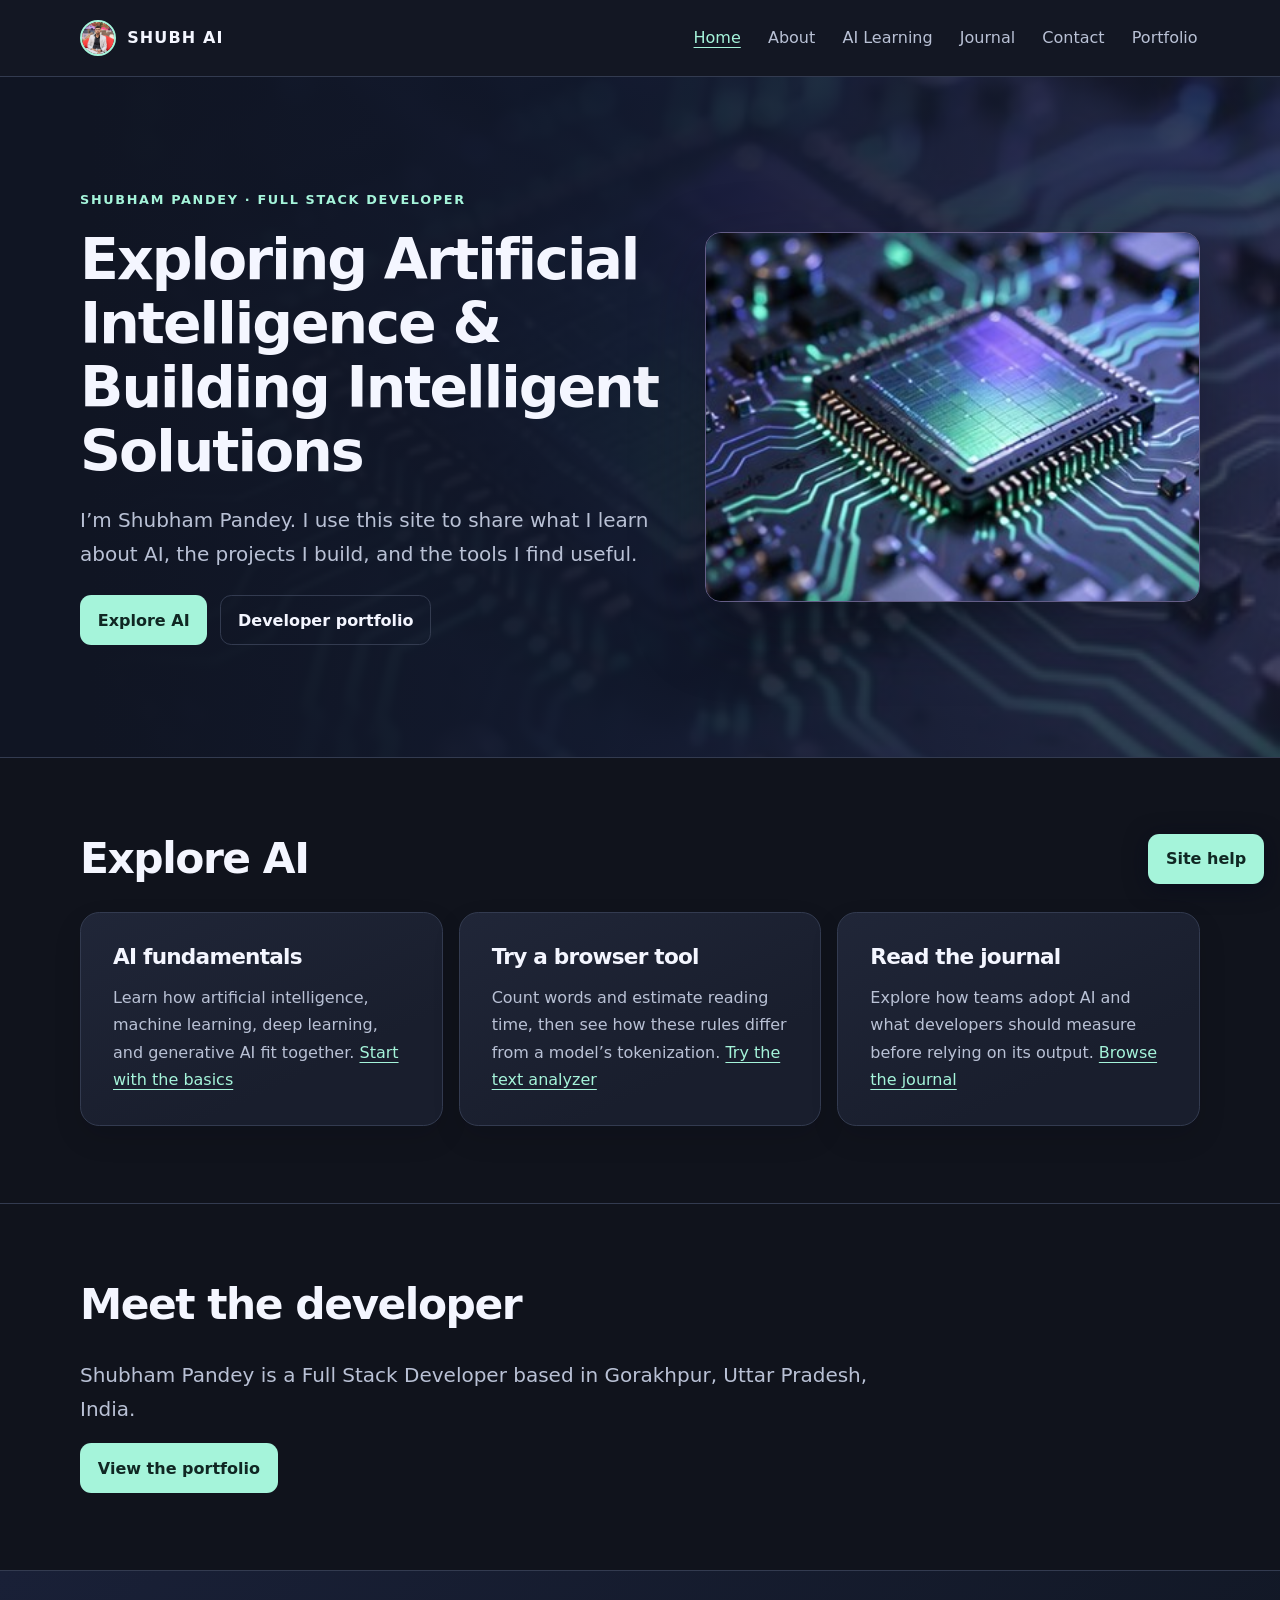
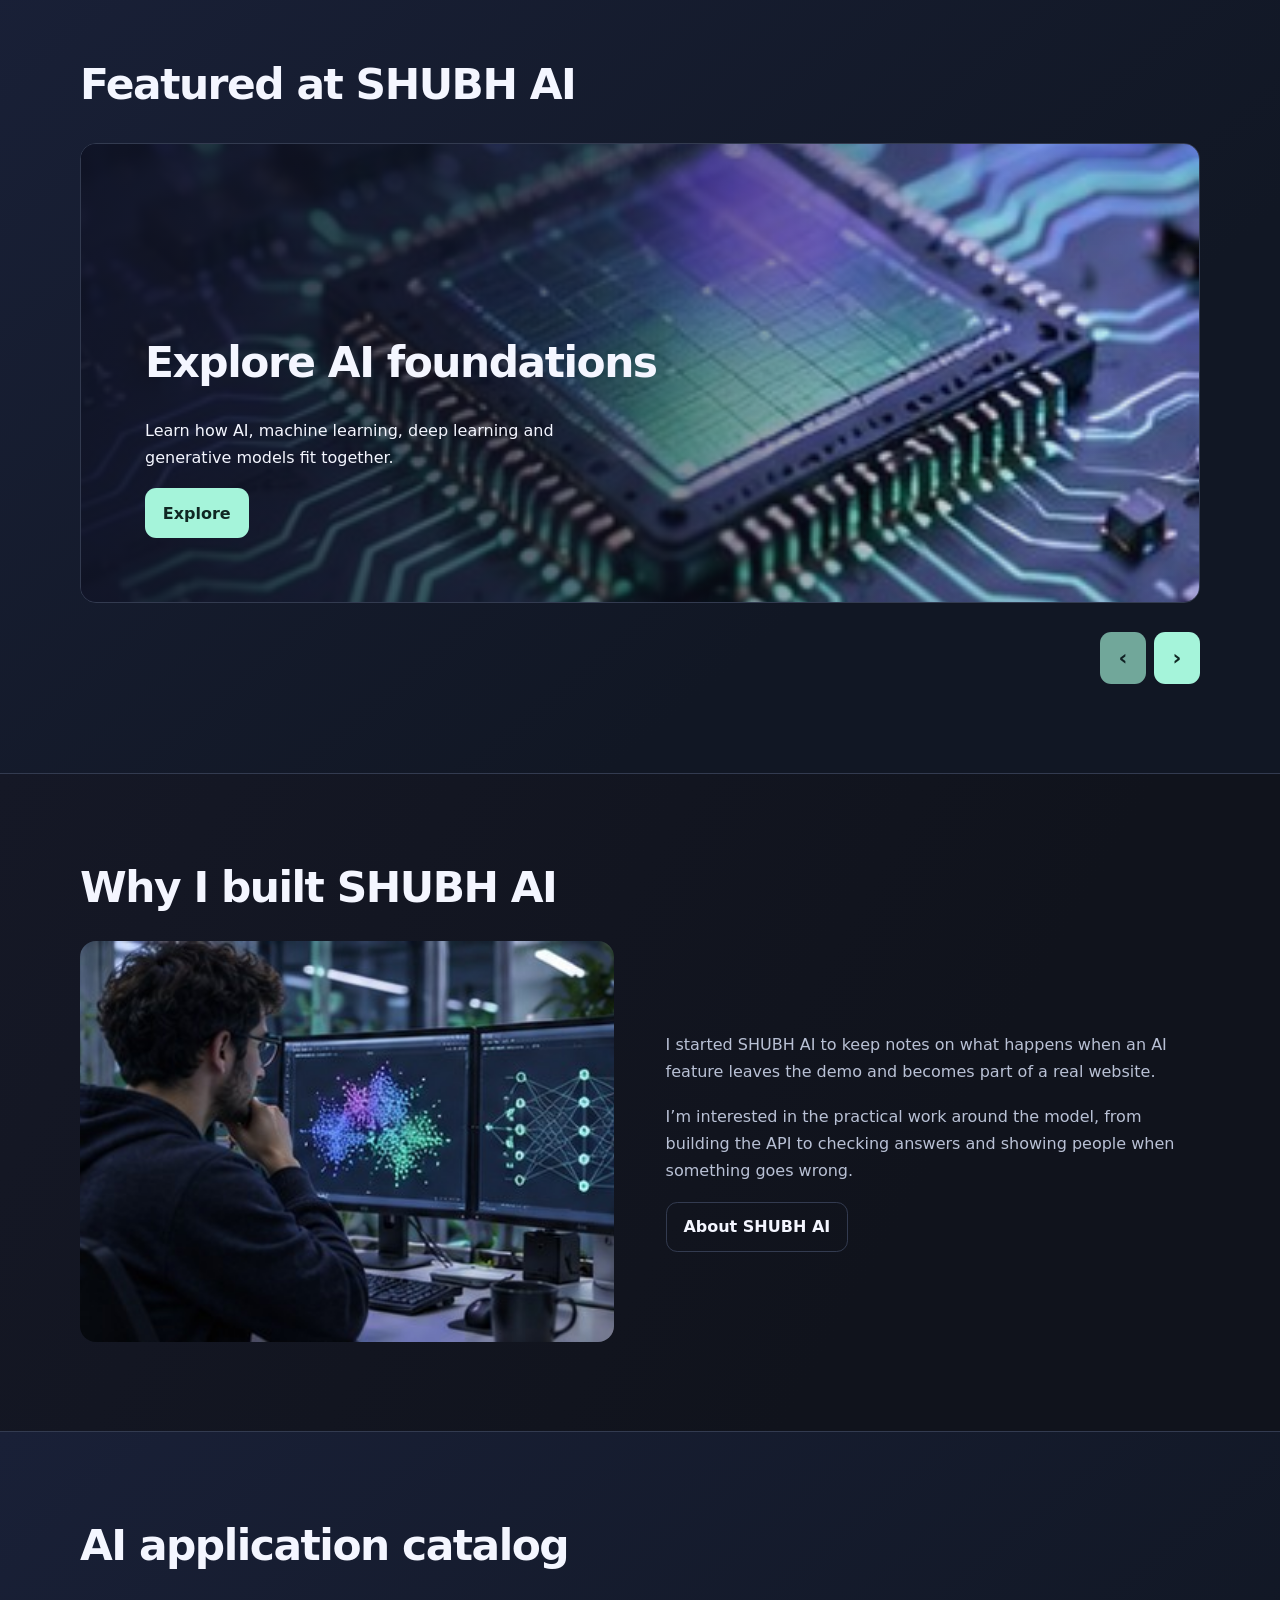
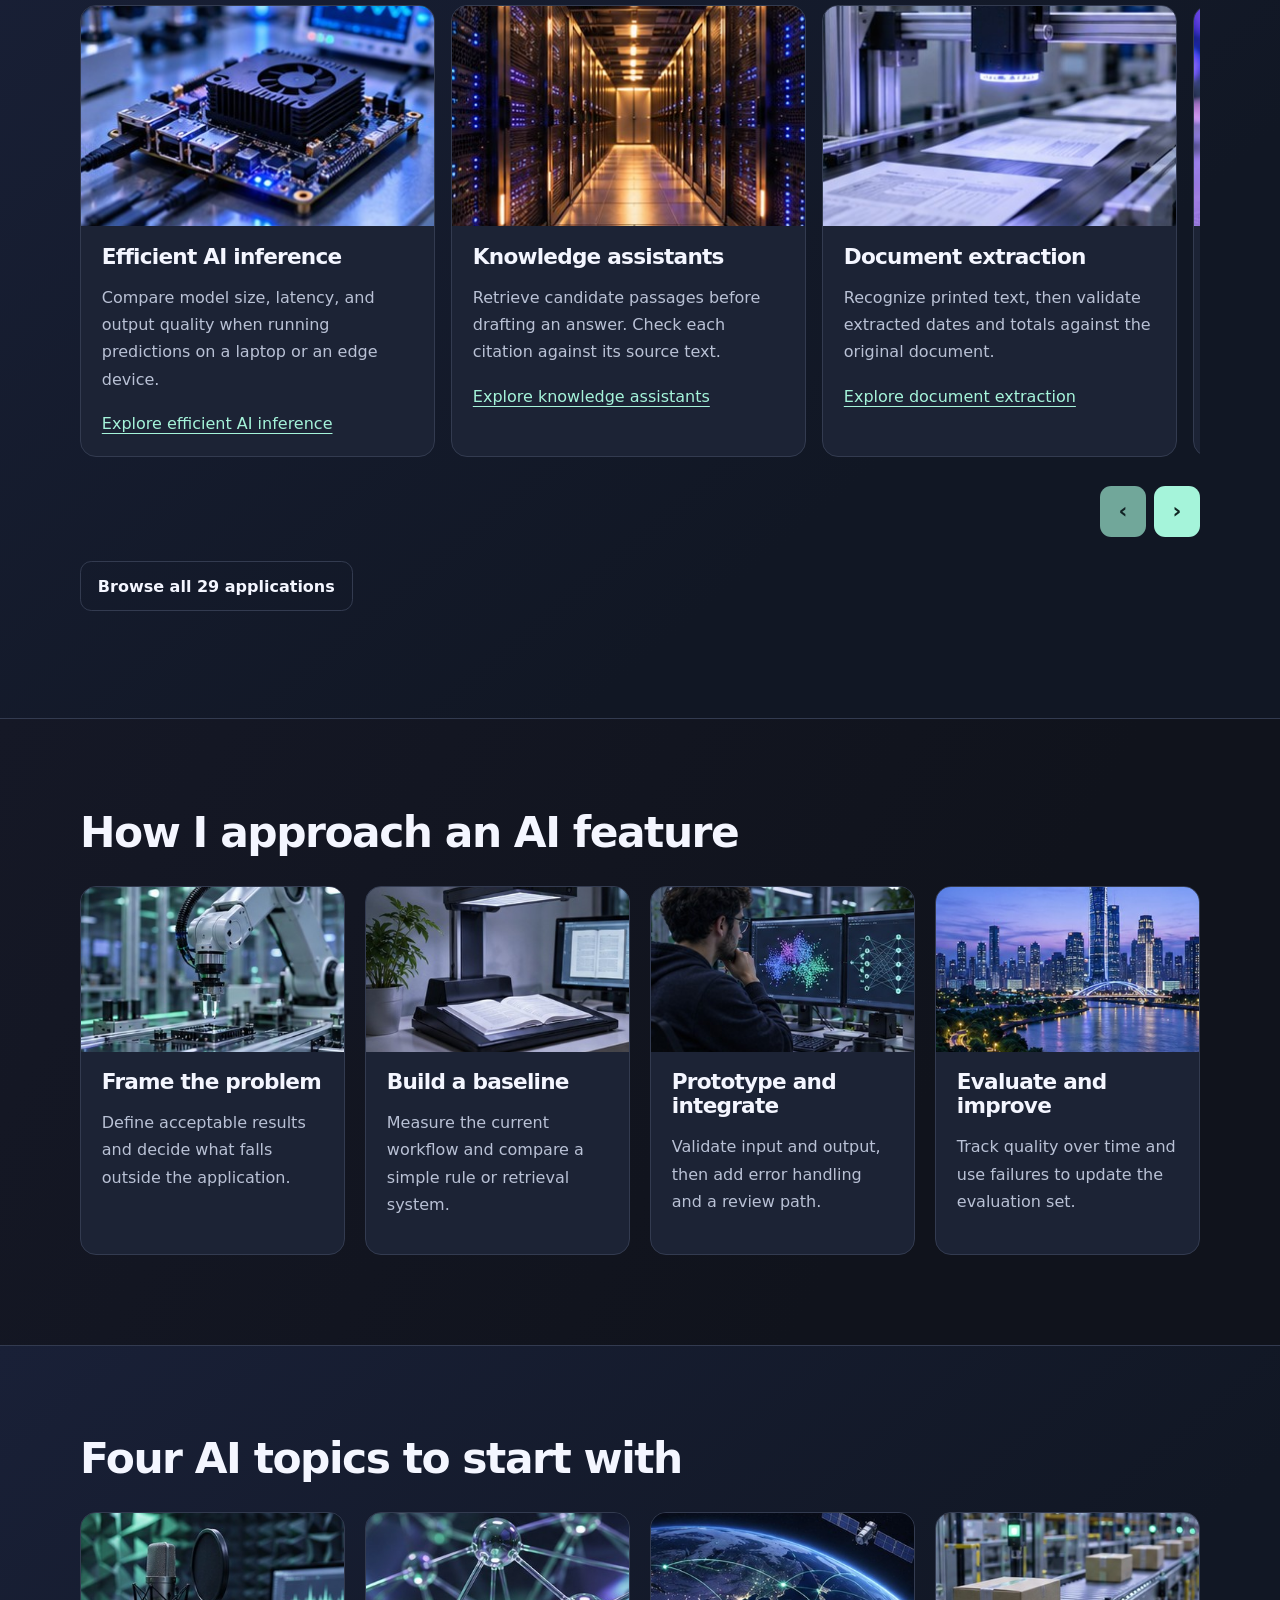
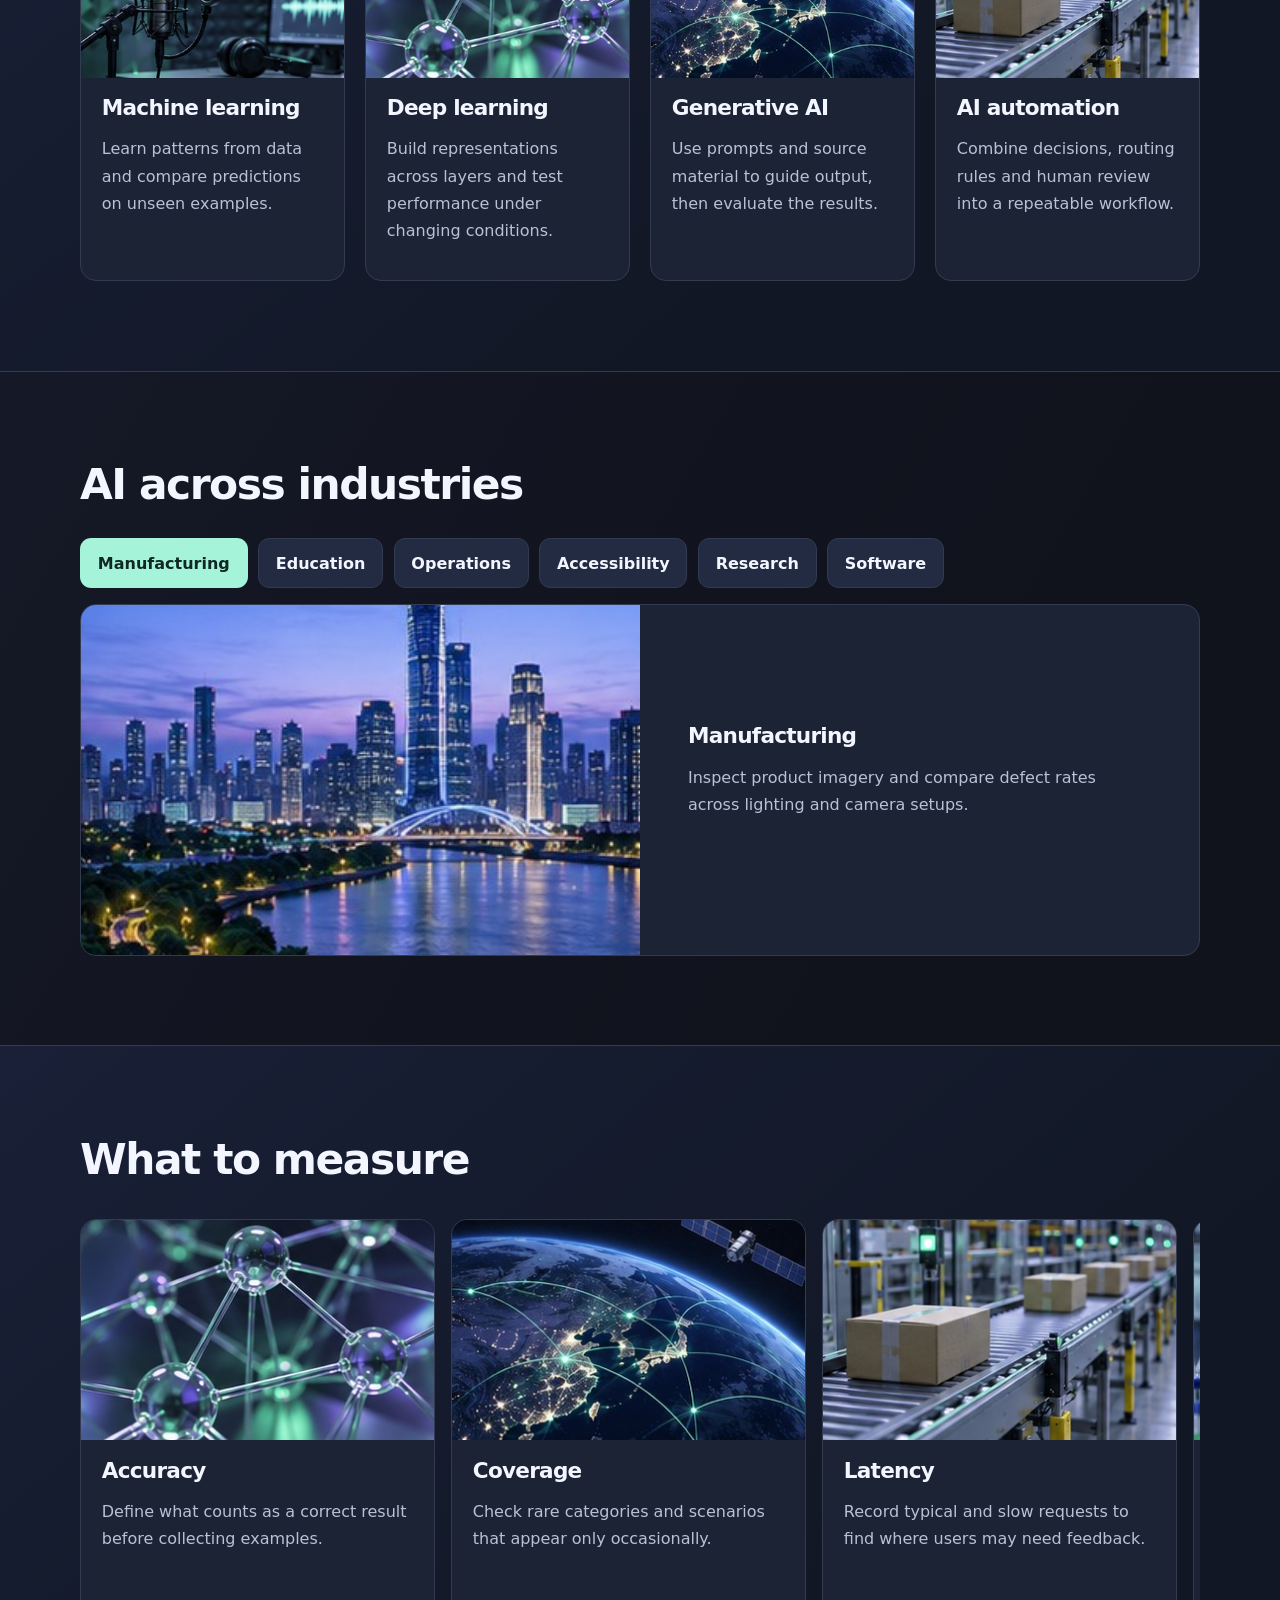
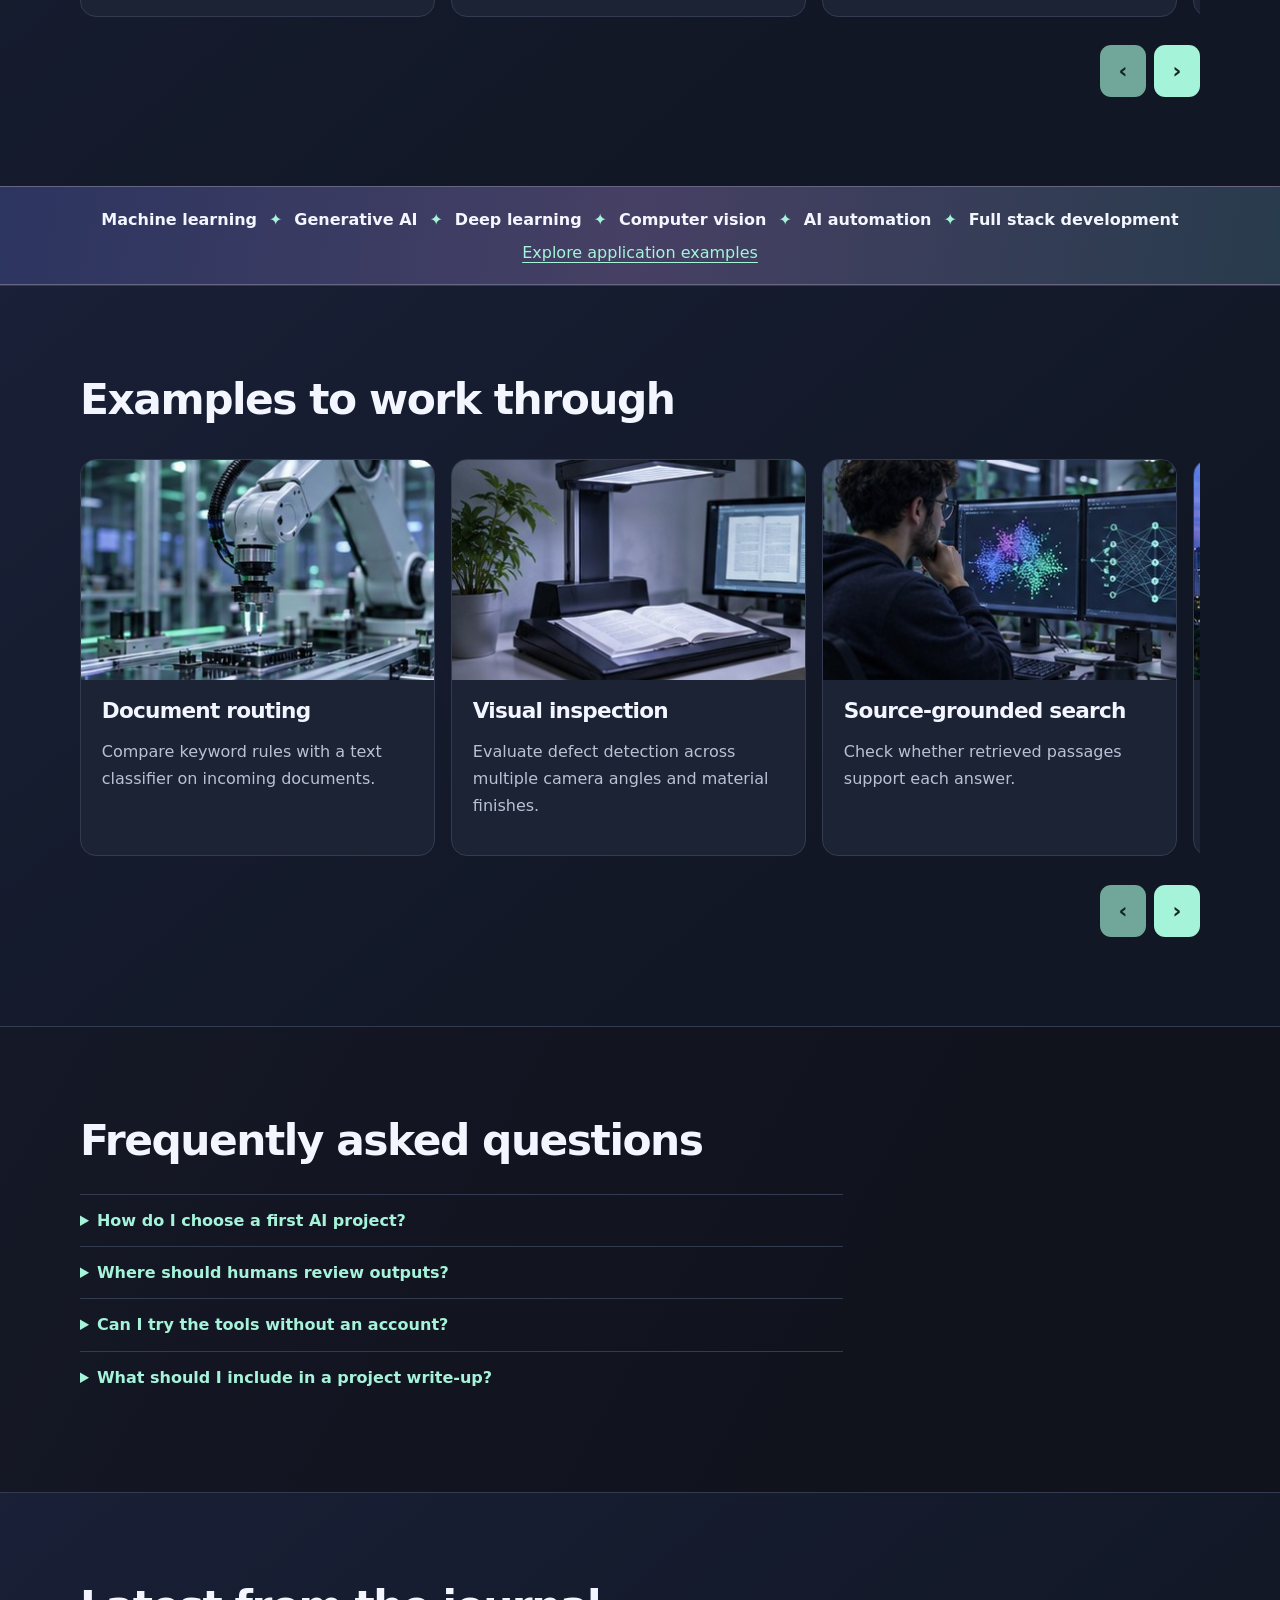
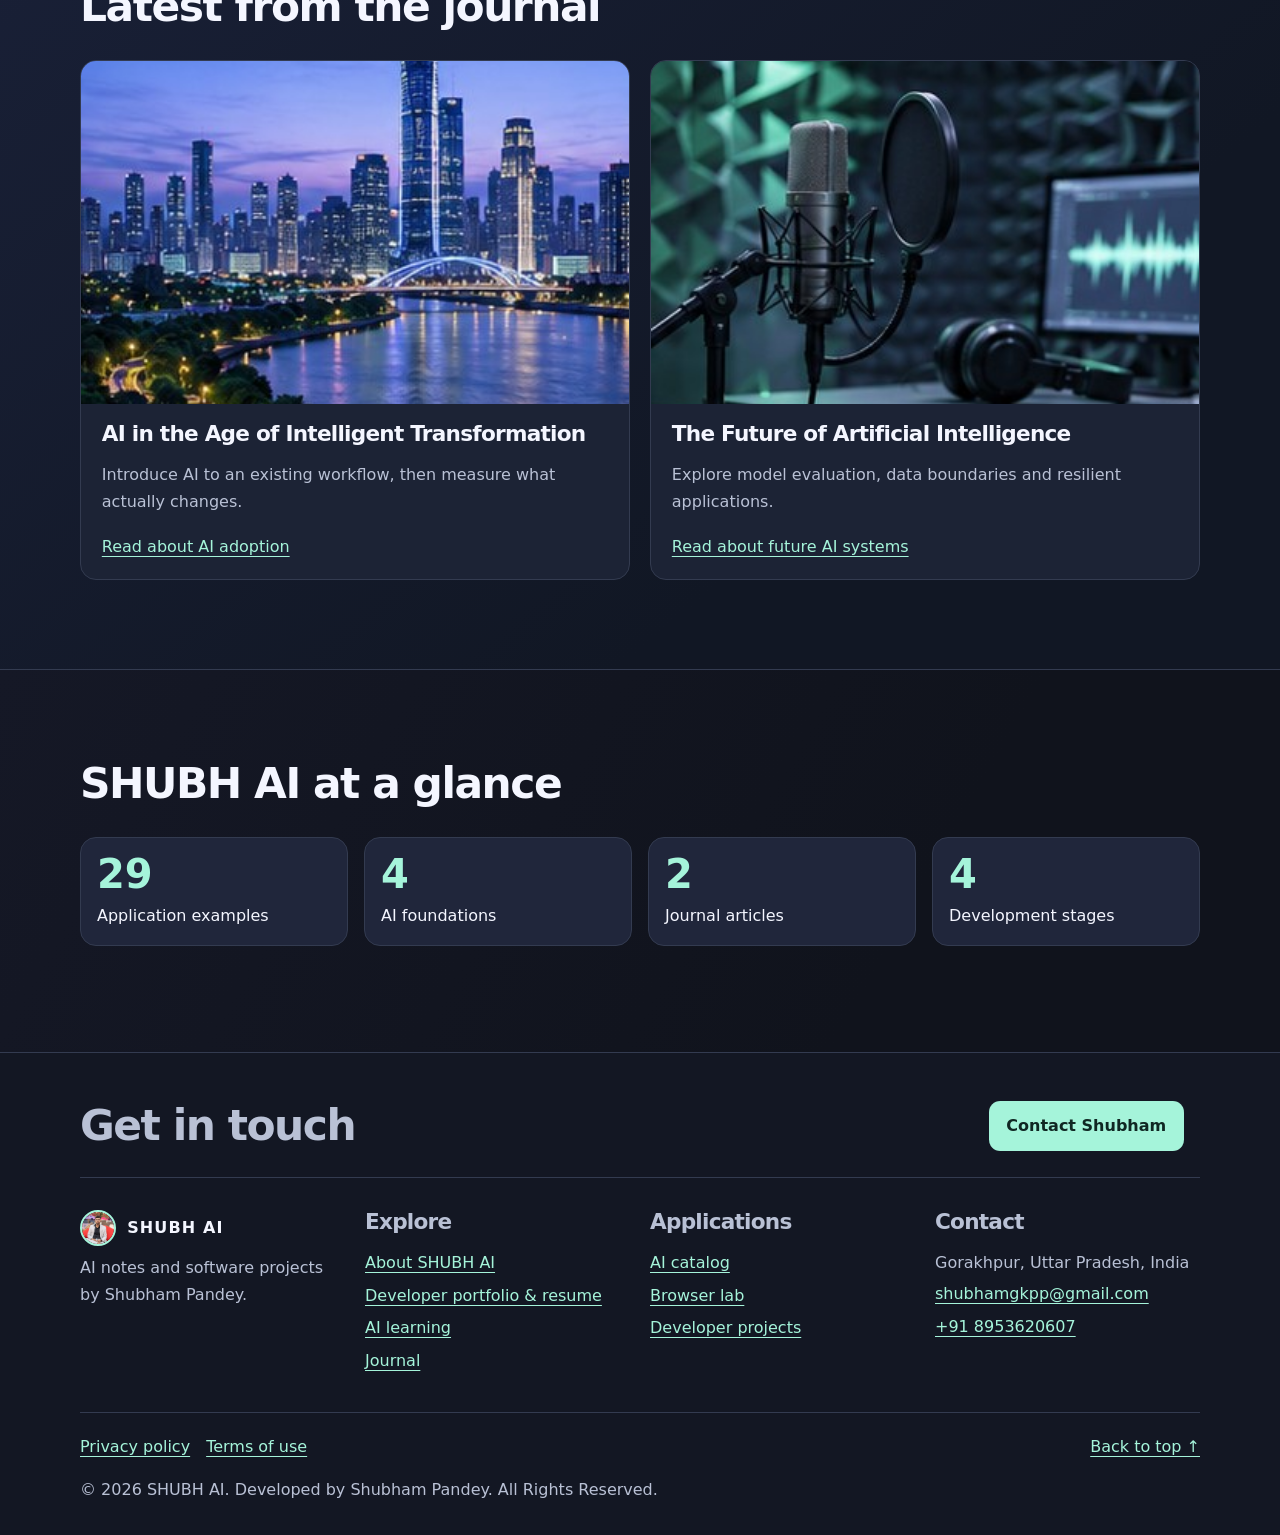
==== commit 8111ac9d: "Show related photos behind featured slides" ====
--- a/index.html
+++ b/index.html
@@ -24,7 +24,7 @@
       <div><p class="eyebrow">Shubham Pandey · Full stack developer</p><h1>Exploring Artificial Intelligence &amp; Building Intelligent Solutions</h1><p class="lead">I’m Shubham Pandey. I use this site to share what I learn about AI, the projects I build, and the tools I find useful.</p><div class="actions"><a class="button " href="ai-solutions.html">Explore AI</a><a class="button secondary" href="portfolio.html">Developer portfolio</a></div></div><img class="editorial" src="assets/editorial-0.jpg" width="640" height="480" alt="" fetchpriority="high">
     </div></section>
     <section class="section"><div class="wrap "><h2>Explore AI</h2><div class="grid"><article class="card"><h3>AI fundamentals</h3><p>Learn how artificial intelligence, machine learning, deep learning, and generative AI fit together. <a href="ai-solutions.html#artificial-intelligence">Start with the basics</a></p></article><article class="card"><h3>Try a browser tool</h3><p>Count words and estimate reading time, then see how these rules differ from a model’s tokenization. <a href="ai-solutions.html#tools">Try the text analyzer</a></p></article><article class="card"><h3>Read the journal</h3><p>Explore how teams adopt AI and what developers should measure before relying on its output. <a href="blog.html">Browse the journal</a></p></article></div></div></section><section class="section"><div class="wrap "><h2>Meet the developer</h2><p class="lead">Shubham Pandey is a Full Stack Developer based in Gorakhpur, Uttar Pradesh, India.</p><a class="button " href="portfolio.html">View the portfolio</a></div></section>
-  <section class="showcase featured"><div class="wrap"><h2>Featured at SHUBH AI</h2><div class="carousel" data-carousel><div class="rail" tabindex="0" aria-label="Scrollable cards"><article class="hero-slide" style="--hero-image:url(assets/editorial-0.jpg)"><div><h2>Explore AI foundations</h2><p>Learn how AI, machine learning, deep learning and generative models fit together.</p><a class="button" href="ai-solutions.html">Explore</a></div></article><article class="hero-slide" style="--hero-image:url(assets/editorial-1.jpg)"><div><h2>Study practical applications</h2><p>Explore 29 examples spanning vision, language, research and automation.</p><a class="button" href="ai-solutions.html#catalog">Explore</a></div></article><article class="hero-slide" style="--hero-image:url(assets/editorial-2.jpg)"><div><h2>Read the AI journal</h2><p>Explore decisions that shape real AI applications.</p><a class="button" href="blog.html">Explore</a></div></article><article class="hero-slide" style="--hero-image:url(assets/editorial-3.jpg)"><div><h2>Meet the developer</h2><p>See the portfolio and technical skill set behind SHUBH AI.</p><a class="button" href="portfolio.html">Explore</a></div></article><article class="hero-slide" style="--hero-image:url(assets/editorial-4.jpg)"><div><h2>Try the browser lab</h2><p>Analyze text without an account or external API.</p><a class="button" href="ai-solutions.html#tools">Explore</a></div></article></div><div class="rail-controls" hidden><button type="button" data-prev aria-label="Previous card">‹</button><button type="button" data-next aria-label="Next card">›</button></div></div></div></section><section class="showcase "><div class="wrap"><h2>Why I built SHUBH AI</h2><div class="feature-split"><img class="editorial" src="assets/editorial-5.jpg" width="640" height="480" alt="" loading="lazy"><div><p>I started SHUBH AI to keep notes on what happens when an AI feature leaves the demo and becomes part of a real website.</p><p>I’m interested in the practical work around the model, from building the API to checking answers and showing people when something goes wrong.</p><a class="button secondary" href="about.html">About SHUBH AI</a></div></div></div></section><section class="showcase "><div class="wrap"><h2>AI application catalog</h2><div class="carousel" data-carousel><div class="rail" tabindex="0" aria-label="Scrollable cards"><article class="feature-card" ><img class="editorial" src="assets/editorial-16.jpg" width="640" height="480" alt="" loading="lazy"><div><h3>Efficient AI inference</h3><p>Compare model size, latency, and output quality when running predictions on a laptop or an edge device.</p><a href="ai-solutions.html#application-1">Explore efficient AI inference</a></div></article><article class="feature-card" ><img class="editorial" src="assets/editorial-17.jpg" width="640" height="480" alt="" loading="lazy"><div><h3>Knowledge assistants</h3><p>Retrieve candidate passages before drafting an answer. Check each citation against its source text.</p><a href="ai-solutions.html#application-2">Explore knowledge assistants</a></div></article><article class="feature-card" ><img class="editorial" src="assets/editorial-20.jpg" width="640" height="480" alt="" loading="lazy"><div><h3>Document extraction</h3><p>Recognize printed text, then validate extracted dates and totals against the original document.</p><a href="ai-solutions.html#application-3">Explore document extraction</a></div></article><article class="feature-card" ><img class="editorial" src="assets/editorial-19.jpg" width="640" height="480" alt="" loading="lazy"><div><h3>Interview practice</h3><p>Build a rubric for practice questions and give learners feedback they can inspect.</p><a href="ai-solutions.html#application-4">Explore interview practice</a></div></article><article class="feature-card" ><img class="editorial" src="assets/editorial-12.jpg" width="640" height="480" alt="" loading="lazy"><div><h3>Image classification</h3><p>Train on labeled examples. Use error analysis to find classes the model confuses.</p><a href="ai-solutions.html#application-5">Explore image classification</a></div></article><article class="feature-card" ><img class="editorial" src="assets/editorial-21.jpg" width="640" height="480" alt="" loading="lazy"><div><h3>Video event detection</h3><p>Test event detection on short clips with changes in lighting and camera position.</p><a href="ai-solutions.html#application-6">Explore video event detection</a></div></article><article class="feature-card" ><img class="editorial" src="assets/editorial-29.jpg" width="640" height="480" alt="" loading="lazy"><div><h3>Driver attention</h3><p>Study how glare and camera position affect an attention detector on recorded test clips.</p><a href="ai-solutions.html#application-7">Explore driver attention</a></div></article><article class="feature-card" ><img class="editorial" src="assets/editorial-2.jpg" width="640" height="480" alt="" loading="lazy"><div><h3>Image generation</h3><p>Compare how composition, lighting and subject descriptions influence generated images.</p><a href="ai-solutions.html#application-8">Explore image generation</a></div></article><article class="feature-card" ><img class="editorial" src="assets/editorial-9.jpg" width="640" height="480" alt="" loading="lazy"><div><h3>3D reconstruction</h3><p>Combine multiple views into a point cloud and inspect gaps where surfaces were occluded.</p><a href="ai-solutions.html#application-9">Explore 3d reconstruction</a></div></article><article class="feature-card" ><img class="editorial" src="assets/editorial-8.jpg" width="640" height="480" alt="" loading="lazy"><div><h3>Image segmentation</h3><p>Mark pixel-level regions and measure how accurately the model traces their boundaries.</p><a href="ai-solutions.html#application-10">Explore image segmentation</a></div></article><article class="feature-card" ><img class="editorial" src="assets/editorial-18.jpg" width="640" height="480" alt="" loading="lazy"><div><h3>Code review assistance</h3><p>Surface potential edge cases and link each suggestion to a test or relevant line of code.</p><a href="ai-solutions.html#application-11">Explore code review assistance</a></div></article><article class="feature-card" ><img class="editorial" src="assets/editorial-1.jpg" width="640" height="480" alt="" loading="lazy"><div><h3>Search quality</h3><p>Use relevance judgments to compare keyword and semantic retrieval.</p><a href="ai-solutions.html#application-12">Explore search quality</a></div></article><article class="feature-card" ><img class="editorial" src="assets/editorial-23.jpg" width="640" height="480" alt="" loading="lazy"><div><h3>Route planning</h3><p>Compare routes using travel times, time windows and constraints such as vehicle capacity.</p><a href="ai-solutions.html#application-13">Explore route planning</a></div></article><article class="feature-card" ><img class="editorial" src="assets/editorial-13.jpg" width="640" height="480" alt="" loading="lazy"><div><h3>Sensor monitoring</h3><p>Identify abnormal changes in a device stream and separate transient noise from sustained drift.</p><a href="ai-solutions.html#application-14">Explore sensor monitoring</a></div></article><article class="feature-card" ><img class="editorial" src="assets/editorial-26.jpg" width="640" height="480" alt="" loading="lazy"><div><h3>Data exploration</h3><p>Plot missing values and distributions before asking a model to summarize a dataset.</p><a href="ai-solutions.html#application-15">Explore data exploration</a></div></article><article class="feature-card" ><img class="editorial" src="assets/editorial-28.jpg" width="640" height="480" alt="" loading="lazy"><div><h3>Image editing</h3><p>Use masks to isolate an object from its background and assess edge fidelity.</p><a href="ai-solutions.html#application-16">Explore image editing</a></div></article><article class="feature-card" ><img class="editorial" src="assets/editorial-30.jpg" width="640" height="480" alt="" loading="lazy"><div><h3>Question generation</h3><p>Draft practice questions from a source passage and verify that each answer can be supported.</p><a href="ai-solutions.html#application-17">Explore question generation</a></div></article><article class="feature-card" ><img class="editorial" src="assets/editorial-22.jpg" width="640" height="480" alt="" loading="lazy"><div><h3>Defect inspection</h3><p>Compare images of parts against labeled defects and record both missed defects and false alarms.</p><a href="ai-solutions.html#application-18">Explore defect inspection</a></div></article><article class="feature-card" ><img class="editorial" src="assets/editorial-7.jpg" width="640" height="480" alt="" loading="lazy"><div><h3>Speech transcription</h3><p>Compare word errors across accents, noisy rooms and different microphones.</p><a href="ai-solutions.html#application-19">Explore speech transcription</a></div></article><article class="feature-card" ><img class="editorial" src="assets/editorial-4.jpg" width="640" height="480" alt="" loading="lazy"><div><h3>Handwriting recognition</h3><p>Test recognition on unseen handwriting styles and preserve low-confidence candidates for review.</p><a href="ai-solutions.html#application-20">Explore handwriting recognition</a></div></article><article class="feature-card" ><img class="editorial" src="assets/editorial-14.jpg" width="640" height="480" alt="" loading="lazy"><div><h3>Workflow orchestration</h3><p>Track each processing step, make retries safe and route uncertain output to a human reviewer.</p><a href="ai-solutions.html#application-21">Explore workflow orchestration</a></div></article><article class="feature-card" ><img class="editorial" src="assets/editorial-3.jpg" width="640" height="480" alt="" loading="lazy"><div><h3>Object detection</h3><p>Locate objects in a frame, then measure how well the model locates small or overlapping items.</p><a href="ai-solutions.html#application-22">Explore object detection</a></div></article><article class="feature-card" ><img class="editorial" src="assets/editorial-6.jpg" width="640" height="480" alt="" loading="lazy"><div><h3>Demand forecasting</h3><p>Use a time-ordered split and compare predictions to a seasonal baseline.</p><a href="ai-solutions.html#application-23">Explore demand forecasting</a></div></article><article class="feature-card" ><img class="editorial" src="assets/editorial-31.jpg" width="640" height="480" alt="" loading="lazy"><div><h3>Recommendation systems</h3><p>Measure whether recommendations help users discover relevant items across different activity levels.</p><a href="ai-solutions.html#application-24">Explore recommendation systems</a></div></article><article class="feature-card" ><img class="editorial" src="assets/editorial-25.jpg" width="640" height="480" alt="" loading="lazy"><div><h3>Skill mapping</h3><p>Match learning objectives to a skills inventory and let learners inspect and correct each match.</p><a href="ai-solutions.html#application-25">Explore skill mapping</a></div></article><article class="feature-card" ><img class="editorial" src="assets/editorial-11.jpg" width="640" height="480" alt="" loading="lazy"><div><h3>Anomaly detection</h3><p>Tune alerts with historical examples and check drift before increasing their reach.</p><a href="ai-solutions.html#application-26">Explore anomaly detection</a></div></article><article class="feature-card" ><img class="editorial" src="assets/editorial-24.jpg" width="640" height="480" alt="" loading="lazy"><div><h3>Text analytics</h3><p>Compare word counts, keywords and topic labels. Inspect where each method loses important context.</p><a href="ai-solutions.html#application-27">Explore text analytics</a></div></article><article class="feature-card" ><img class="editorial" src="assets/editorial-27.jpg" width="640" height="480" alt="" loading="lazy"><div><h3>Accessibility checks</h3><p>Combine automated markup checks with manual keyboard and screen reader review.</p><a href="ai-solutions.html#application-28">Explore accessibility checks</a></div></article><article class="feature-card" ><img class="editorial" src="assets/editorial-15.jpg" width="640" height="480" alt="" loading="lazy"><div><h3>Document comparison</h3><p>Align paragraphs by meaning and highlight wording changes for a reviewer to confirm.</p><a href="ai-solutions.html#application-29">Explore document comparison</a></div></article></div><div class="rail-controls" hidden><button type="button" data-prev aria-label="Previous card">‹</button><button type="button" data-next aria-label="Next card">›</button></div></div><p class="section-link"><a class="button secondary" href="ai-solutions.html#catalog">Browse all 29 applications</a></p></div></section><section class="showcase "><div class="wrap"><h2>How I approach an AI feature</h2><div class="feature-grid"><article class="feature-card" ><img class="editorial" src="assets/editorial-3.jpg" width="640" height="480" alt="" loading="lazy"><div><h3>Frame the problem</h3><p>Define acceptable results and decide what falls outside the application.</p></div></article><article class="feature-card" ><img class="editorial" src="assets/editorial-4.jpg" width="640" height="480" alt="" loading="lazy"><div><h3>Build a baseline</h3><p>Measure the current workflow and compare a simple rule or retrieval system.</p></div></article><article class="feature-card" ><img class="editorial" src="assets/editorial-5.jpg" width="640" height="480" alt="" loading="lazy"><div><h3>Prototype and integrate</h3><p>Validate input and output, then add error handling and a review path.</p></div></article><article class="feature-card" ><img class="editorial" src="assets/editorial-6.jpg" width="640" height="480" alt="" loading="lazy"><div><h3>Evaluate and improve</h3><p>Track quality over time and use failures to update the evaluation set.</p></div></article></div></div></section><section class="showcase "><div class="wrap"><h2>Four AI topics to start with</h2><div class="feature-grid"><article class="feature-card" ><img class="editorial" src="assets/editorial-7.jpg" width="640" height="480" alt="" loading="lazy"><div><h3>Machine learning</h3><p>Learn patterns from data and compare predictions on unseen examples.</p></div></article><article class="feature-card" ><img class="editorial" src="assets/editorial-8.jpg" width="640" height="480" alt="" loading="lazy"><div><h3>Deep learning</h3><p>Build representations across layers and test performance under changing conditions.</p></div></article><article class="feature-card" ><img class="editorial" src="assets/editorial-9.jpg" width="640" height="480" alt="" loading="lazy"><div><h3>Generative AI</h3><p>Use prompts and source material to guide output, then evaluate the results.</p></div></article><article class="feature-card" ><img class="editorial" src="assets/editorial-10.jpg" width="640" height="480" alt="" loading="lazy"><div><h3>AI automation</h3><p>Combine decisions, routing rules and human review into a repeatable workflow.</p></div></article></div></div></section><section class="showcase "><div class="wrap"><h2>AI across industries</h2><div data-tabs><div class="tab-buttons" role="tablist" aria-label="AI across industries" hidden><button type="button" id="index-tab-0" aria-controls="index-panel-0" role="tab" aria-selected="false">Manufacturing</button><button type="button" id="index-tab-1" aria-controls="index-panel-1" role="tab" aria-selected="false">Education</button><button type="button" id="index-tab-2" aria-controls="index-panel-2" role="tab" aria-selected="false">Operations</button><button type="button" id="index-tab-3" aria-controls="index-panel-3" role="tab" aria-selected="false">Accessibility</button><button type="button" id="index-tab-4" aria-controls="index-panel-4" role="tab" aria-selected="false">Research</button><button type="button" id="index-tab-5" aria-controls="index-panel-5" role="tab" aria-selected="false">Software</button></div><div class="tab-panels"><div id="index-panel-0" aria-labelledby="index-tab-0" role="tabpanel"><article class="feature-card" ><img class="editorial" src="assets/editorial-6.jpg" width="640" height="480" alt="" loading="lazy"><div><h3>Manufacturing</h3><p>Inspect product imagery and compare defect rates across lighting and camera setups.</p></div></article></div><div id="index-panel-1" aria-labelledby="index-tab-1" role="tabpanel"><article class="feature-card" ><img class="editorial" src="assets/editorial-7.jpg" width="640" height="480" alt="" loading="lazy"><div><h3>Education</h3><p>Generate practice questions from a known reading and check each answer against the text.</p></div></article></div><div id="index-panel-2" aria-labelledby="index-tab-2" role="tabpanel"><article class="feature-card" ><img class="editorial" src="assets/editorial-8.jpg" width="640" height="480" alt="" loading="lazy"><div><h3>Operations</h3><p>Forecast demand and keep a manual override for unusual events.</p></div></article></div><div id="index-panel-3" aria-labelledby="index-tab-3" role="tabpanel"><article class="feature-card" ><img class="editorial" src="assets/editorial-9.jpg" width="640" height="480" alt="" loading="lazy"><div><h3>Accessibility</h3><p>Evaluate captions and transcripts using varied audio and speakers.</p></div></article></div><div id="index-panel-4" aria-labelledby="index-tab-4" role="tabpanel"><article class="feature-card" ><img class="editorial" src="assets/editorial-10.jpg" width="640" height="480" alt="" loading="lazy"><div><h3>Research</h3><p>Compare notes across sources and verify summaries against the primary material.</p></div></article></div><div id="index-panel-5" aria-labelledby="index-tab-5" role="tabpanel"><article class="feature-card" ><img class="editorial" src="assets/editorial-11.jpg" width="640" height="480" alt="" loading="lazy"><div><h3>Software</h3><p>Use assisted review to find edge cases and confirm each change with tests.</p></div></article></div></div></div></div></section><section class="showcase "><div class="wrap"><h2>What to measure</h2><div class="carousel" data-carousel><div class="rail" tabindex="0" aria-label="Scrollable cards"><article class="feature-card" ><img class="editorial" src="assets/editorial-8.jpg" width="640" height="480" alt="" loading="lazy"><div><h3>Accuracy</h3><p>Define what counts as a correct result before collecting examples.</p></div></article><article class="feature-card" ><img class="editorial" src="assets/editorial-9.jpg" width="640" height="480" alt="" loading="lazy"><div><h3>Coverage</h3><p>Check rare categories and scenarios that appear only occasionally.</p></div></article><article class="feature-card" ><img class="editorial" src="assets/editorial-10.jpg" width="640" height="480" alt="" loading="lazy"><div><h3>Latency</h3><p>Record typical and slow requests to find where users may need feedback.</p></div></article><article class="feature-card" ><img class="editorial" src="assets/editorial-11.jpg" width="640" height="480" alt="" loading="lazy"><div><h3>Reliability</h3><p>Test incomplete inputs and external-service failures.</p></div></article><article class="feature-card" ><img class="editorial" src="assets/editorial-12.jpg" width="640" height="480" alt="" loading="lazy"><div><h3>Privacy</h3><p>Limit data collection to what the feature actually needs.</p></div></article><article class="feature-card" ><img class="editorial" src="assets/editorial-13.jpg" width="640" height="480" alt="" loading="lazy"><div><h3>Human review</h3><p>Make corrections visible and reversible.</p></div></article><article class="feature-card" ><img class="editorial" src="assets/editorial-14.jpg" width="640" height="480" alt="" loading="lazy"><div><h3>Accessibility</h3><p>Test with keyboard controls and assistive technology.</p></div></article><article class="feature-card" ><img class="editorial" src="assets/editorial-15.jpg" width="640" height="480" alt="" loading="lazy"><div><h3>Maintenance</h3><p>Revisit benchmarks when data, dependencies or model versions change.</p></div></article></div><div class="rail-controls" hidden><button type="button" data-prev aria-label="Previous card">‹</button><button type="button" data-next aria-label="Next card">›</button></div></div></div></section><section class="topic-band" aria-label="AI topics"><p>Machine learning <span aria-hidden="true">✦</span> Generative AI <span aria-hidden="true">✦</span> Deep learning <span aria-hidden="true">✦</span> Computer vision <span aria-hidden="true">✦</span> AI automation <span aria-hidden="true">✦</span> Full stack development</p><a href="ai-solutions.html#catalog">Explore application examples</a></section><section class="showcase "><div class="wrap"><h2>Examples to work through</h2><div class="carousel" data-carousel><div class="rail" tabindex="0" aria-label="Scrollable cards"><article class="feature-card" ><img class="editorial" src="assets/editorial-3.jpg" width="640" height="480" alt="" loading="lazy"><div><h3>Document routing</h3><p>Compare keyword rules with a text classifier on incoming documents.</p></div></article><article class="feature-card" ><img class="editorial" src="assets/editorial-4.jpg" width="640" height="480" alt="" loading="lazy"><div><h3>Visual inspection</h3><p>Evaluate defect detection across multiple camera angles and material finishes.</p></div></article><article class="feature-card" ><img class="editorial" src="assets/editorial-5.jpg" width="640" height="480" alt="" loading="lazy"><div><h3>Source-grounded search</h3><p>Check whether retrieved passages support each answer.</p></div></article><article class="feature-card" ><img class="editorial" src="assets/editorial-6.jpg" width="640" height="480" alt="" loading="lazy"><div><h3>Demand forecasts</h3><p>Compare a seasonal baseline with a model on successive weekly holdouts.</p></div></article><article class="feature-card" ><img class="editorial" src="assets/editorial-7.jpg" width="640" height="480" alt="" loading="lazy"><div><h3>Speech recognition</h3><p>Compare transcription quality for quiet speech and background noise.</p></div></article><article class="feature-card" ><img class="editorial" src="assets/editorial-8.jpg" width="640" height="480" alt="" loading="lazy"><div><h3>Image editing</h3><p>Evaluate how well a segmentation mask preserves fine edges.</p></div></article><article class="feature-card" ><img class="editorial" src="assets/editorial-9.jpg" width="640" height="480" alt="" loading="lazy"><div><h3>Automated survey coding</h3><p>Compare coding agreement on ambiguous responses.</p></div></article><article class="feature-card" ><img class="editorial" src="assets/editorial-10.jpg" width="640" height="480" alt="" loading="lazy"><div><h3>User recommendations</h3><p>Review coverage across new and returning users.</p></div></article><article class="feature-card" ><img class="editorial" src="assets/editorial-11.jpg" width="640" height="480" alt="" loading="lazy"><div><h3>Frontend performance</h3><p>Track which interface changes improve perceived loading times.</p></div></article></div><div class="rail-controls" hidden><button type="button" data-prev aria-label="Previous card">‹</button><button type="button" data-next aria-label="Next card">›</button></div></div></div></section><section class="showcase "><div class="wrap"><h2>Frequently asked questions</h2><div class="faq"><details><summary>How do I choose a first AI project?</summary><p>Pick a narrow task with examples you can verify. Measure a simple baseline before training or integrating a model.</p></details><details><summary>Where should humans review outputs?</summary><p>Add review wherever an incorrect decision could affect people, publish information, or change important records.</p></details><details><summary>Can I try the tools without an account?</summary><p>The text analyzer and the learning chat run locally in your browser.</p></details><details><summary>What should I include in a project write-up?</summary><p>Document the input data, baseline, evaluation split, limitations and examples of failures.</p></details></div></div></section><section class="showcase "><div class="wrap"><h2>Latest from the journal</h2><div class="feature-grid"><article class="feature-card" ><img class="editorial" src="assets/editorial-6.jpg" width="640" height="480" alt="" loading="lazy"><div><h3>AI in the Age of Intelligent Transformation</h3><p>Introduce AI to an existing workflow, then measure what actually changes.</p><a href="ai-in-the-age-of-intelligent-transformation.html">Read about AI adoption</a></div></article><article class="feature-card" ><img class="editorial" src="assets/editorial-7.jpg" width="640" height="480" alt="" loading="lazy"><div><h3>The Future of Artificial Intelligence</h3><p>Explore model evaluation, data boundaries and resilient applications.</p><a href="the-future-of-artificial-intelligence.html">Read about future AI systems</a></div></article></div></div></section><section class="showcase"><div class="wrap"><h2>SHUBH AI at a glance</h2><dl class="site-stats"><div><dt>Application examples</dt><dd>29</dd></div><div><dt>AI foundations</dt><dd>4</dd></div><div><dt>Journal articles</dt><dd>2</dd></div><div><dt>Development stages</dt><dd>4</dd></div></dl></div></section></main>
+  <section class="showcase featured"><div class="wrap"><h2>Featured at SHUBH AI</h2><div class="carousel" data-carousel><div class="rail" tabindex="0" aria-label="Scrollable cards"><article class="hero-slide"><img class="hero-slide-image" src="assets/editorial-0.jpg" alt="" decoding="async"><div><h2>Explore AI foundations</h2><p>Learn how AI, machine learning, deep learning and generative models fit together.</p><a class="button" href="ai-solutions.html">Explore</a></div></article><article class="hero-slide"><img class="hero-slide-image" src="assets/editorial-14.jpg" alt="" decoding="async"><div><h2>Study practical applications</h2><p>Explore 29 examples spanning vision, language, research and automation.</p><a class="button" href="ai-solutions.html#catalog">Explore</a></div></article><article class="hero-slide"><img class="hero-slide-image" src="assets/editorial-4.jpg" alt="" decoding="async"><div><h2>Read the AI journal</h2><p>Explore decisions that shape real AI applications.</p><a class="button" href="blog.html">Explore</a></div></article><article class="hero-slide hero-slide-portrait"><img class="hero-slide-image" src="assets/portfolio-headshot.jpg" alt="" decoding="async"><div><h2>Meet the developer</h2><p>See the portfolio and technical skill set behind SHUBH AI.</p><a class="button" href="portfolio.html">Explore</a></div></article><article class="hero-slide"><img class="hero-slide-image" src="assets/editorial-15.jpg" alt="" decoding="async"><div><h2>Try the browser lab</h2><p>Analyze text without an account or external API.</p><a class="button" href="ai-solutions.html#tools">Explore</a></div></article></div><div class="rail-controls" hidden><button type="button" data-prev aria-label="Previous card">‹</button><button type="button" data-next aria-label="Next card">›</button></div></div></div></section><section class="showcase "><div class="wrap"><h2>Why I built SHUBH AI</h2><div class="feature-split"><img class="editorial" src="assets/editorial-5.jpg" width="640" height="480" alt="" loading="lazy"><div><p>I started SHUBH AI to keep notes on what happens when an AI feature leaves the demo and becomes part of a real website.</p><p>I’m interested in the practical work around the model, from building the API to checking answers and showing people when something goes wrong.</p><a class="button secondary" href="about.html">About SHUBH AI</a></div></div></div></section><section class="showcase "><div class="wrap"><h2>AI application catalog</h2><div class="carousel" data-carousel><div class="rail" tabindex="0" aria-label="Scrollable cards"><article class="feature-card" ><img class="editorial" src="assets/editorial-16.jpg" width="640" height="480" alt="" loading="lazy"><div><h3>Efficient AI inference</h3><p>Compare model size, latency, and output quality when running predictions on a laptop or an edge device.</p><a href="ai-solutions.html#application-1">Explore efficient AI inference</a></div></article><article class="feature-card" ><img class="editorial" src="assets/editorial-17.jpg" width="640" height="480" alt="" loading="lazy"><div><h3>Knowledge assistants</h3><p>Retrieve candidate passages before drafting an answer. Check each citation against its source text.</p><a href="ai-solutions.html#application-2">Explore knowledge assistants</a></div></article><article class="feature-card" ><img class="editorial" src="assets/editorial-20.jpg" width="640" height="480" alt="" loading="lazy"><div><h3>Document extraction</h3><p>Recognize printed text, then validate extracted dates and totals against the original document.</p><a href="ai-solutions.html#application-3">Explore document extraction</a></div></article><article class="feature-card" ><img class="editorial" src="assets/editorial-19.jpg" width="640" height="480" alt="" loading="lazy"><div><h3>Interview practice</h3><p>Build a rubric for practice questions and give learners feedback they can inspect.</p><a href="ai-solutions.html#application-4">Explore interview practice</a></div></article><article class="feature-card" ><img class="editorial" src="assets/editorial-12.jpg" width="640" height="480" alt="" loading="lazy"><div><h3>Image classification</h3><p>Train on labeled examples. Use error analysis to find classes the model confuses.</p><a href="ai-solutions.html#application-5">Explore image classification</a></div></article><article class="feature-card" ><img class="editorial" src="assets/editorial-21.jpg" width="640" height="480" alt="" loading="lazy"><div><h3>Video event detection</h3><p>Test event detection on short clips with changes in lighting and camera position.</p><a href="ai-solutions.html#application-6">Explore video event detection</a></div></article><article class="feature-card" ><img class="editorial" src="assets/editorial-29.jpg" width="640" height="480" alt="" loading="lazy"><div><h3>Driver attention</h3><p>Study how glare and camera position affect an attention detector on recorded test clips.</p><a href="ai-solutions.html#application-7">Explore driver attention</a></div></article><article class="feature-card" ><img class="editorial" src="assets/editorial-2.jpg" width="640" height="480" alt="" loading="lazy"><div><h3>Image generation</h3><p>Compare how composition, lighting and subject descriptions influence generated images.</p><a href="ai-solutions.html#application-8">Explore image generation</a></div></article><article class="feature-card" ><img class="editorial" src="assets/editorial-9.jpg" width="640" height="480" alt="" loading="lazy"><div><h3>3D reconstruction</h3><p>Combine multiple views into a point cloud and inspect gaps where surfaces were occluded.</p><a href="ai-solutions.html#application-9">Explore 3d reconstruction</a></div></article><article class="feature-card" ><img class="editorial" src="assets/editorial-8.jpg" width="640" height="480" alt="" loading="lazy"><div><h3>Image segmentation</h3><p>Mark pixel-level regions and measure how accurately the model traces their boundaries.</p><a href="ai-solutions.html#application-10">Explore image segmentation</a></div></article><article class="feature-card" ><img class="editorial" src="assets/editorial-18.jpg" width="640" height="480" alt="" loading="lazy"><div><h3>Code review assistance</h3><p>Surface potential edge cases and link each suggestion to a test or relevant line of code.</p><a href="ai-solutions.html#application-11">Explore code review assistance</a></div></article><article class="feature-card" ><img class="editorial" src="assets/editorial-1.jpg" width="640" height="480" alt="" loading="lazy"><div><h3>Search quality</h3><p>Use relevance judgments to compare keyword and semantic retrieval.</p><a href="ai-solutions.html#application-12">Explore search quality</a></div></article><article class="feature-card" ><img class="editorial" src="assets/editorial-23.jpg" width="640" height="480" alt="" loading="lazy"><div><h3>Route planning</h3><p>Compare routes using travel times, time windows and constraints such as vehicle capacity.</p><a href="ai-solutions.html#application-13">Explore route planning</a></div></article><article class="feature-card" ><img class="editorial" src="assets/editorial-13.jpg" width="640" height="480" alt="" loading="lazy"><div><h3>Sensor monitoring</h3><p>Identify abnormal changes in a device stream and separate transient noise from sustained drift.</p><a href="ai-solutions.html#application-14">Explore sensor monitoring</a></div></article><article class="feature-card" ><img class="editorial" src="assets/editorial-26.jpg" width="640" height="480" alt="" loading="lazy"><div><h3>Data exploration</h3><p>Plot missing values and distributions before asking a model to summarize a dataset.</p><a href="ai-solutions.html#application-15">Explore data exploration</a></div></article><article class="feature-card" ><img class="editorial" src="assets/editorial-28.jpg" width="640" height="480" alt="" loading="lazy"><div><h3>Image editing</h3><p>Use masks to isolate an object from its background and assess edge fidelity.</p><a href="ai-solutions.html#application-16">Explore image editing</a></div></article><article class="feature-card" ><img class="editorial" src="assets/editorial-30.jpg" width="640" height="480" alt="" loading="lazy"><div><h3>Question generation</h3><p>Draft practice questions from a source passage and verify that each answer can be supported.</p><a href="ai-solutions.html#application-17">Explore question generation</a></div></article><article class="feature-card" ><img class="editorial" src="assets/editorial-22.jpg" width="640" height="480" alt="" loading="lazy"><div><h3>Defect inspection</h3><p>Compare images of parts against labeled defects and record both missed defects and false alarms.</p><a href="ai-solutions.html#application-18">Explore defect inspection</a></div></article><article class="feature-card" ><img class="editorial" src="assets/editorial-7.jpg" width="640" height="480" alt="" loading="lazy"><div><h3>Speech transcription</h3><p>Compare word errors across accents, noisy rooms and different microphones.</p><a href="ai-solutions.html#application-19">Explore speech transcription</a></div></article><article class="feature-card" ><img class="editorial" src="assets/editorial-4.jpg" width="640" height="480" alt="" loading="lazy"><div><h3>Handwriting recognition</h3><p>Test recognition on unseen handwriting styles and preserve low-confidence candidates for review.</p><a href="ai-solutions.html#application-20">Explore handwriting recognition</a></div></article><article class="feature-card" ><img class="editorial" src="assets/editorial-14.jpg" width="640" height="480" alt="" loading="lazy"><div><h3>Workflow orchestration</h3><p>Track each processing step, make retries safe and route uncertain output to a human reviewer.</p><a href="ai-solutions.html#application-21">Explore workflow orchestration</a></div></article><article class="feature-card" ><img class="editorial" src="assets/editorial-3.jpg" width="640" height="480" alt="" loading="lazy"><div><h3>Object detection</h3><p>Locate objects in a frame, then measure how well the model locates small or overlapping items.</p><a href="ai-solutions.html#application-22">Explore object detection</a></div></article><article class="feature-card" ><img class="editorial" src="assets/editorial-6.jpg" width="640" height="480" alt="" loading="lazy"><div><h3>Demand forecasting</h3><p>Use a time-ordered split and compare predictions to a seasonal baseline.</p><a href="ai-solutions.html#application-23">Explore demand forecasting</a></div></article><article class="feature-card" ><img class="editorial" src="assets/editorial-31.jpg" width="640" height="480" alt="" loading="lazy"><div><h3>Recommendation systems</h3><p>Measure whether recommendations help users discover relevant items across different activity levels.</p><a href="ai-solutions.html#application-24">Explore recommendation systems</a></div></article><article class="feature-card" ><img class="editorial" src="assets/editorial-25.jpg" width="640" height="480" alt="" loading="lazy"><div><h3>Skill mapping</h3><p>Match learning objectives to a skills inventory and let learners inspect and correct each match.</p><a href="ai-solutions.html#application-25">Explore skill mapping</a></div></article><article class="feature-card" ><img class="editorial" src="assets/editorial-11.jpg" width="640" height="480" alt="" loading="lazy"><div><h3>Anomaly detection</h3><p>Tune alerts with historical examples and check drift before increasing their reach.</p><a href="ai-solutions.html#application-26">Explore anomaly detection</a></div></article><article class="feature-card" ><img class="editorial" src="assets/editorial-24.jpg" width="640" height="480" alt="" loading="lazy"><div><h3>Text analytics</h3><p>Compare word counts, keywords and topic labels. Inspect where each method loses important context.</p><a href="ai-solutions.html#application-27">Explore text analytics</a></div></article><article class="feature-card" ><img class="editorial" src="assets/editorial-27.jpg" width="640" height="480" alt="" loading="lazy"><div><h3>Accessibility checks</h3><p>Combine automated markup checks with manual keyboard and screen reader review.</p><a href="ai-solutions.html#application-28">Explore accessibility checks</a></div></article><article class="feature-card" ><img class="editorial" src="assets/editorial-15.jpg" width="640" height="480" alt="" loading="lazy"><div><h3>Document comparison</h3><p>Align paragraphs by meaning and highlight wording changes for a reviewer to confirm.</p><a href="ai-solutions.html#application-29">Explore document comparison</a></div></article></div><div class="rail-controls" hidden><button type="button" data-prev aria-label="Previous card">‹</button><button type="button" data-next aria-label="Next card">›</button></div></div><p class="section-link"><a class="button secondary" href="ai-solutions.html#catalog">Browse all 29 applications</a></p></div></section><section class="showcase "><div class="wrap"><h2>How I approach an AI feature</h2><div class="feature-grid"><article class="feature-card" ><img class="editorial" src="assets/editorial-3.jpg" width="640" height="480" alt="" loading="lazy"><div><h3>Frame the problem</h3><p>Define acceptable results and decide what falls outside the application.</p></div></article><article class="feature-card" ><img class="editorial" src="assets/editorial-4.jpg" width="640" height="480" alt="" loading="lazy"><div><h3>Build a baseline</h3><p>Measure the current workflow and compare a simple rule or retrieval system.</p></div></article><article class="feature-card" ><img class="editorial" src="assets/editorial-5.jpg" width="640" height="480" alt="" loading="lazy"><div><h3>Prototype and integrate</h3><p>Validate input and output, then add error handling and a review path.</p></div></article><article class="feature-card" ><img class="editorial" src="assets/editorial-6.jpg" width="640" height="480" alt="" loading="lazy"><div><h3>Evaluate and improve</h3><p>Track quality over time and use failures to update the evaluation set.</p></div></article></div></div></section><section class="showcase "><div class="wrap"><h2>Four AI topics to start with</h2><div class="feature-grid"><article class="feature-card" ><img class="editorial" src="assets/editorial-7.jpg" width="640" height="480" alt="" loading="lazy"><div><h3>Machine learning</h3><p>Learn patterns from data and compare predictions on unseen examples.</p></div></article><article class="feature-card" ><img class="editorial" src="assets/editorial-8.jpg" width="640" height="480" alt="" loading="lazy"><div><h3>Deep learning</h3><p>Build representations across layers and test performance under changing conditions.</p></div></article><article class="feature-card" ><img class="editorial" src="assets/editorial-9.jpg" width="640" height="480" alt="" loading="lazy"><div><h3>Generative AI</h3><p>Use prompts and source material to guide output, then evaluate the results.</p></div></article><article class="feature-card" ><img class="editorial" src="assets/editorial-10.jpg" width="640" height="480" alt="" loading="lazy"><div><h3>AI automation</h3><p>Combine decisions, routing rules and human review into a repeatable workflow.</p></div></article></div></div></section><section class="showcase "><div class="wrap"><h2>AI across industries</h2><div data-tabs><div class="tab-buttons" role="tablist" aria-label="AI across industries" hidden><button type="button" id="index-tab-0" aria-controls="index-panel-0" role="tab" aria-selected="false">Manufacturing</button><button type="button" id="index-tab-1" aria-controls="index-panel-1" role="tab" aria-selected="false">Education</button><button type="button" id="index-tab-2" aria-controls="index-panel-2" role="tab" aria-selected="false">Operations</button><button type="button" id="index-tab-3" aria-controls="index-panel-3" role="tab" aria-selected="false">Accessibility</button><button type="button" id="index-tab-4" aria-controls="index-panel-4" role="tab" aria-selected="false">Research</button><button type="button" id="index-tab-5" aria-controls="index-panel-5" role="tab" aria-selected="false">Software</button></div><div class="tab-panels"><div id="index-panel-0" aria-labelledby="index-tab-0" role="tabpanel"><article class="feature-card" ><img class="editorial" src="assets/editorial-6.jpg" width="640" height="480" alt="" loading="lazy"><div><h3>Manufacturing</h3><p>Inspect product imagery and compare defect rates across lighting and camera setups.</p></div></article></div><div id="index-panel-1" aria-labelledby="index-tab-1" role="tabpanel"><article class="feature-card" ><img class="editorial" src="assets/editorial-7.jpg" width="640" height="480" alt="" loading="lazy"><div><h3>Education</h3><p>Generate practice questions from a known reading and check each answer against the text.</p></div></article></div><div id="index-panel-2" aria-labelledby="index-tab-2" role="tabpanel"><article class="feature-card" ><img class="editorial" src="assets/editorial-8.jpg" width="640" height="480" alt="" loading="lazy"><div><h3>Operations</h3><p>Forecast demand and keep a manual override for unusual events.</p></div></article></div><div id="index-panel-3" aria-labelledby="index-tab-3" role="tabpanel"><article class="feature-card" ><img class="editorial" src="assets/editorial-9.jpg" width="640" height="480" alt="" loading="lazy"><div><h3>Accessibility</h3><p>Evaluate captions and transcripts using varied audio and speakers.</p></div></article></div><div id="index-panel-4" aria-labelledby="index-tab-4" role="tabpanel"><article class="feature-card" ><img class="editorial" src="assets/editorial-10.jpg" width="640" height="480" alt="" loading="lazy"><div><h3>Research</h3><p>Compare notes across sources and verify summaries against the primary material.</p></div></article></div><div id="index-panel-5" aria-labelledby="index-tab-5" role="tabpanel"><article class="feature-card" ><img class="editorial" src="assets/editorial-11.jpg" width="640" height="480" alt="" loading="lazy"><div><h3>Software</h3><p>Use assisted review to find edge cases and confirm each change with tests.</p></div></article></div></div></div></div></section><section class="showcase "><div class="wrap"><h2>What to measure</h2><div class="carousel" data-carousel><div class="rail" tabindex="0" aria-label="Scrollable cards"><article class="feature-card" ><img class="editorial" src="assets/editorial-8.jpg" width="640" height="480" alt="" loading="lazy"><div><h3>Accuracy</h3><p>Define what counts as a correct result before collecting examples.</p></div></article><article class="feature-card" ><img class="editorial" src="assets/editorial-9.jpg" width="640" height="480" alt="" loading="lazy"><div><h3>Coverage</h3><p>Check rare categories and scenarios that appear only occasionally.</p></div></article><article class="feature-card" ><img class="editorial" src="assets/editorial-10.jpg" width="640" height="480" alt="" loading="lazy"><div><h3>Latency</h3><p>Record typical and slow requests to find where users may need feedback.</p></div></article><article class="feature-card" ><img class="editorial" src="assets/editorial-11.jpg" width="640" height="480" alt="" loading="lazy"><div><h3>Reliability</h3><p>Test incomplete inputs and external-service failures.</p></div></article><article class="feature-card" ><img class="editorial" src="assets/editorial-12.jpg" width="640" height="480" alt="" loading="lazy"><div><h3>Privacy</h3><p>Limit data collection to what the feature actually needs.</p></div></article><article class="feature-card" ><img class="editorial" src="assets/editorial-13.jpg" width="640" height="480" alt="" loading="lazy"><div><h3>Human review</h3><p>Make corrections visible and reversible.</p></div></article><article class="feature-card" ><img class="editorial" src="assets/editorial-14.jpg" width="640" height="480" alt="" loading="lazy"><div><h3>Accessibility</h3><p>Test with keyboard controls and assistive technology.</p></div></article><article class="feature-card" ><img class="editorial" src="assets/editorial-15.jpg" width="640" height="480" alt="" loading="lazy"><div><h3>Maintenance</h3><p>Revisit benchmarks when data, dependencies or model versions change.</p></div></article></div><div class="rail-controls" hidden><button type="button" data-prev aria-label="Previous card">‹</button><button type="button" data-next aria-label="Next card">›</button></div></div></div></section><section class="topic-band" aria-label="AI topics"><p>Machine learning <span aria-hidden="true">✦</span> Generative AI <span aria-hidden="true">✦</span> Deep learning <span aria-hidden="true">✦</span> Computer vision <span aria-hidden="true">✦</span> AI automation <span aria-hidden="true">✦</span> Full stack development</p><a href="ai-solutions.html#catalog">Explore application examples</a></section><section class="showcase "><div class="wrap"><h2>Examples to work through</h2><div class="carousel" data-carousel><div class="rail" tabindex="0" aria-label="Scrollable cards"><article class="feature-card" ><img class="editorial" src="assets/editorial-3.jpg" width="640" height="480" alt="" loading="lazy"><div><h3>Document routing</h3><p>Compare keyword rules with a text classifier on incoming documents.</p></div></article><article class="feature-card" ><img class="editorial" src="assets/editorial-4.jpg" width="640" height="480" alt="" loading="lazy"><div><h3>Visual inspection</h3><p>Evaluate defect detection across multiple camera angles and material finishes.</p></div></article><article class="feature-card" ><img class="editorial" src="assets/editorial-5.jpg" width="640" height="480" alt="" loading="lazy"><div><h3>Source-grounded search</h3><p>Check whether retrieved passages support each answer.</p></div></article><article class="feature-card" ><img class="editorial" src="assets/editorial-6.jpg" width="640" height="480" alt="" loading="lazy"><div><h3>Demand forecasts</h3><p>Compare a seasonal baseline with a model on successive weekly holdouts.</p></div></article><article class="feature-card" ><img class="editorial" src="assets/editorial-7.jpg" width="640" height="480" alt="" loading="lazy"><div><h3>Speech recognition</h3><p>Compare transcription quality for quiet speech and background noise.</p></div></article><article class="feature-card" ><img class="editorial" src="assets/editorial-8.jpg" width="640" height="480" alt="" loading="lazy"><div><h3>Image editing</h3><p>Evaluate how well a segmentation mask preserves fine edges.</p></div></article><article class="feature-card" ><img class="editorial" src="assets/editorial-9.jpg" width="640" height="480" alt="" loading="lazy"><div><h3>Automated survey coding</h3><p>Compare coding agreement on ambiguous responses.</p></div></article><article class="feature-card" ><img class="editorial" src="assets/editorial-10.jpg" width="640" height="480" alt="" loading="lazy"><div><h3>User recommendations</h3><p>Review coverage across new and returning users.</p></div></article><article class="feature-card" ><img class="editorial" src="assets/editorial-11.jpg" width="640" height="480" alt="" loading="lazy"><div><h3>Frontend performance</h3><p>Track which interface changes improve perceived loading times.</p></div></article></div><div class="rail-controls" hidden><button type="button" data-prev aria-label="Previous card">‹</button><button type="button" data-next aria-label="Next card">›</button></div></div></div></section><section class="showcase "><div class="wrap"><h2>Frequently asked questions</h2><div class="faq"><details><summary>How do I choose a first AI project?</summary><p>Pick a narrow task with examples you can verify. Measure a simple baseline before training or integrating a model.</p></details><details><summary>Where should humans review outputs?</summary><p>Add review wherever an incorrect decision could affect people, publish information, or change important records.</p></details><details><summary>Can I try the tools without an account?</summary><p>The text analyzer and the learning chat run locally in your browser.</p></details><details><summary>What should I include in a project write-up?</summary><p>Document the input data, baseline, evaluation split, limitations and examples of failures.</p></details></div></div></section><section class="showcase "><div class="wrap"><h2>Latest from the journal</h2><div class="feature-grid"><article class="feature-card" ><img class="editorial" src="assets/editorial-6.jpg" width="640" height="480" alt="" loading="lazy"><div><h3>AI in the Age of Intelligent Transformation</h3><p>Introduce AI to an existing workflow, then measure what actually changes.</p><a href="ai-in-the-age-of-intelligent-transformation.html">Read about AI adoption</a></div></article><article class="feature-card" ><img class="editorial" src="assets/editorial-7.jpg" width="640" height="480" alt="" loading="lazy"><div><h3>The Future of Artificial Intelligence</h3><p>Explore model evaluation, data boundaries and resilient applications.</p><a href="the-future-of-artificial-intelligence.html">Read about future AI systems</a></div></article></div></div></section><section class="showcase"><div class="wrap"><h2>SHUBH AI at a glance</h2><dl class="site-stats"><div><dt>Application examples</dt><dd>29</dd></div><div><dt>AI foundations</dt><dd>4</dd></div><div><dt>Journal articles</dt><dd>2</dd></div><div><dt>Development stages</dt><dd>4</dd></div></dl></div></section></main>
   <footer class="site-footer"><div class="wrap">
 <div class="footer-cta"><h2>Get in touch</h2><a class="button" href="contact.html">Contact Shubham</a></div>
 <div class="footer-grid"><div><a class="brand" href="index.html"><img class="portrait-logo" src="assets/brand-photo.png" width="36" height="36" alt=""> SHUBH AI</a><p>AI notes and software projects by Shubham Pandey.</p></div>
--- a/assets/site.css
+++ b/assets/site.css
@@ -104,8 +104,13 @@
 .rail-controls{display:flex;justify-content:flex-end;gap:.5rem;margin-top:1rem}
 .rail-controls button{min-width:46px;padding:.4rem .75rem;font-size:1.35rem}
 .featured .rail{grid-auto-columns:100%}
-.hero-slide{display:grid;align-items:end;min-height:clamp(315px,36vw,460px);padding:clamp(1.4rem,5vw,4rem);border:1px solid var(--border);border-radius:1rem;background:linear-gradient(90deg,#101426f5,#101426a0 57%,#10142625),var(--hero-image) center/cover no-repeat}
+.hero-slide{display:grid;align-items:end;min-height:clamp(315px,36vw,460px);padding:clamp(1.4rem,5vw,4rem);border:1px solid var(--border);border-radius:1rem;position:relative;isolation:isolate;overflow:hidden;background:#192033}
+.hero-slide-image,.hero-slide::before{position:absolute;inset:0;width:100%;height:100%}
+.hero-slide-image{z-index:-2;object-fit:cover}
+.hero-slide::before{content:"";z-index:-1;background:linear-gradient(90deg,#101426ee 0%,#101426a0 43%,#10142615 86%)}
+.hero-slide-portrait .hero-slide-image{object-position:center 37%}
 .hero-slide p{max-width:45ch}
+@media(max-width:680px){.hero-slide::before{background:linear-gradient(0deg,#101426f2 0%,#10142685 57%,#10142614 100%)}}
 .section-link{margin-top:1.5rem}
 .faq,.article-notes{max-width:75ch}
 details{border-top:1px solid var(--border);padding:.75rem 0}
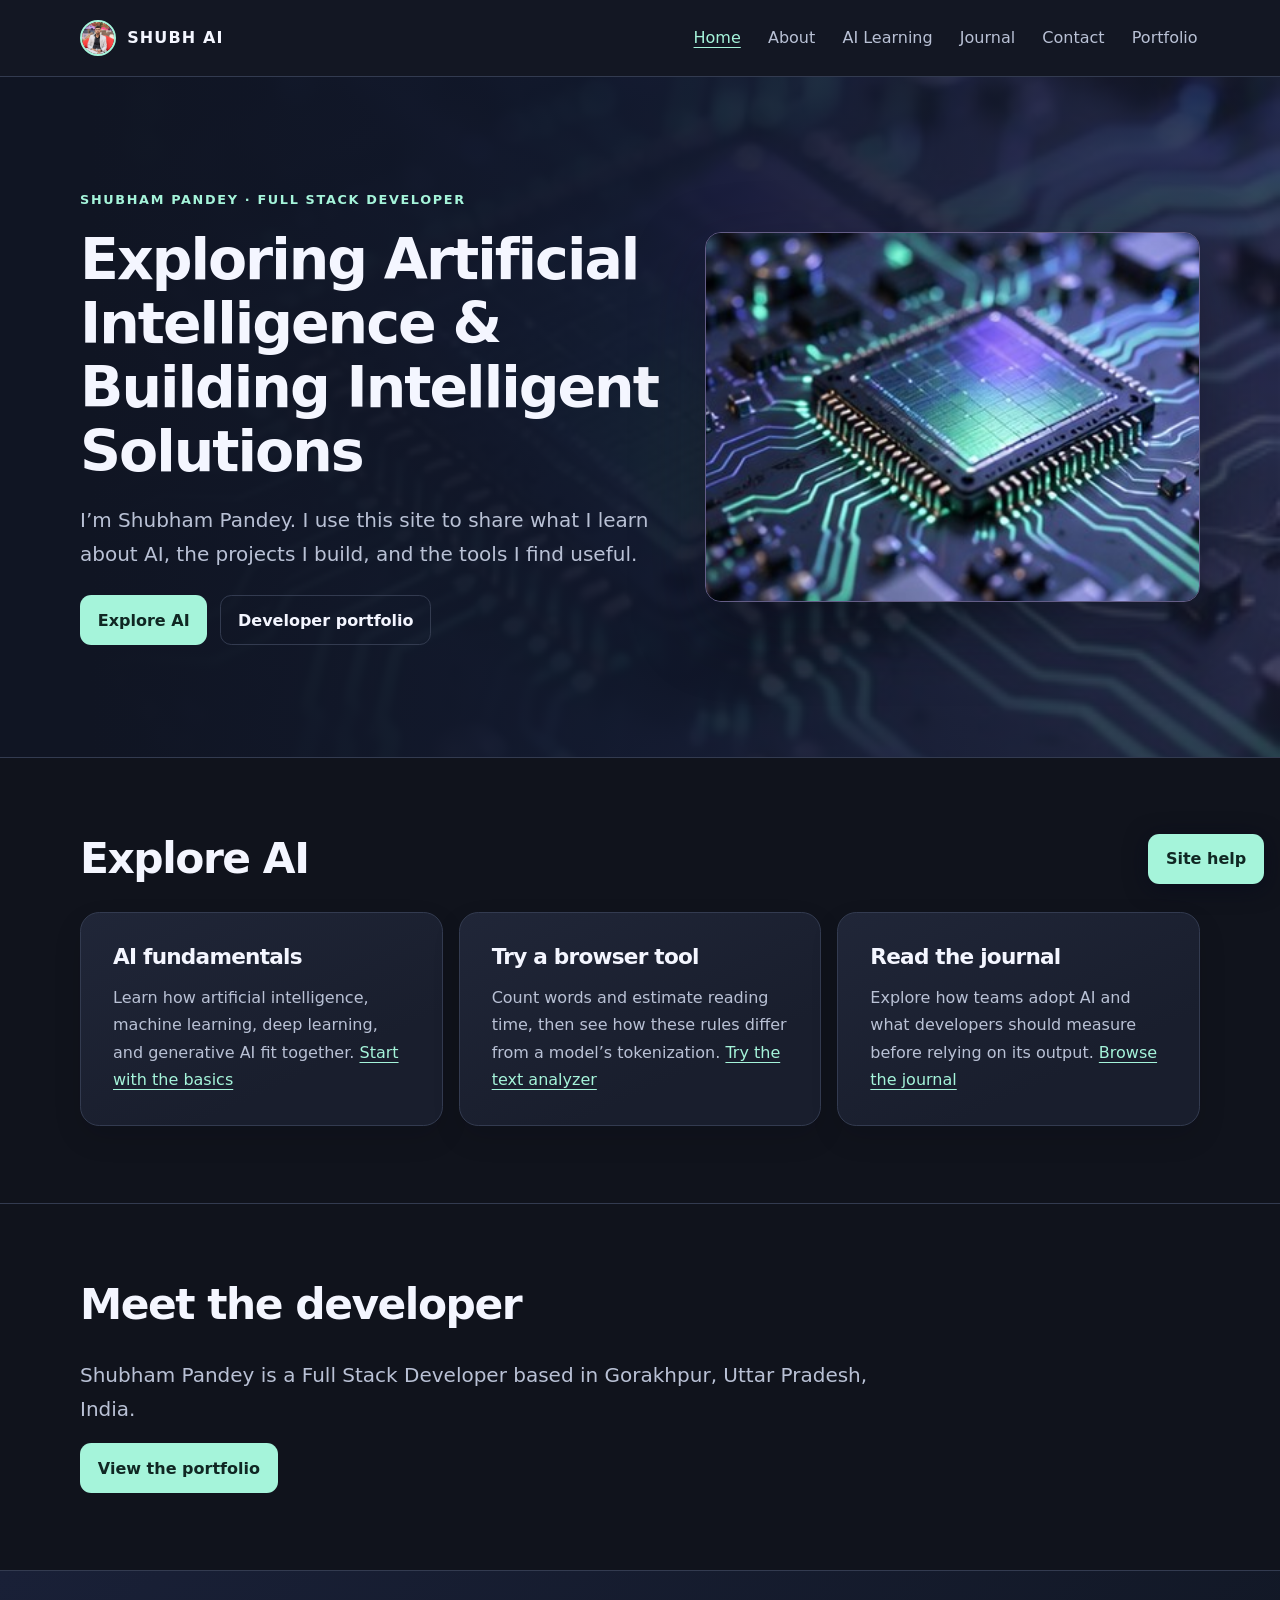
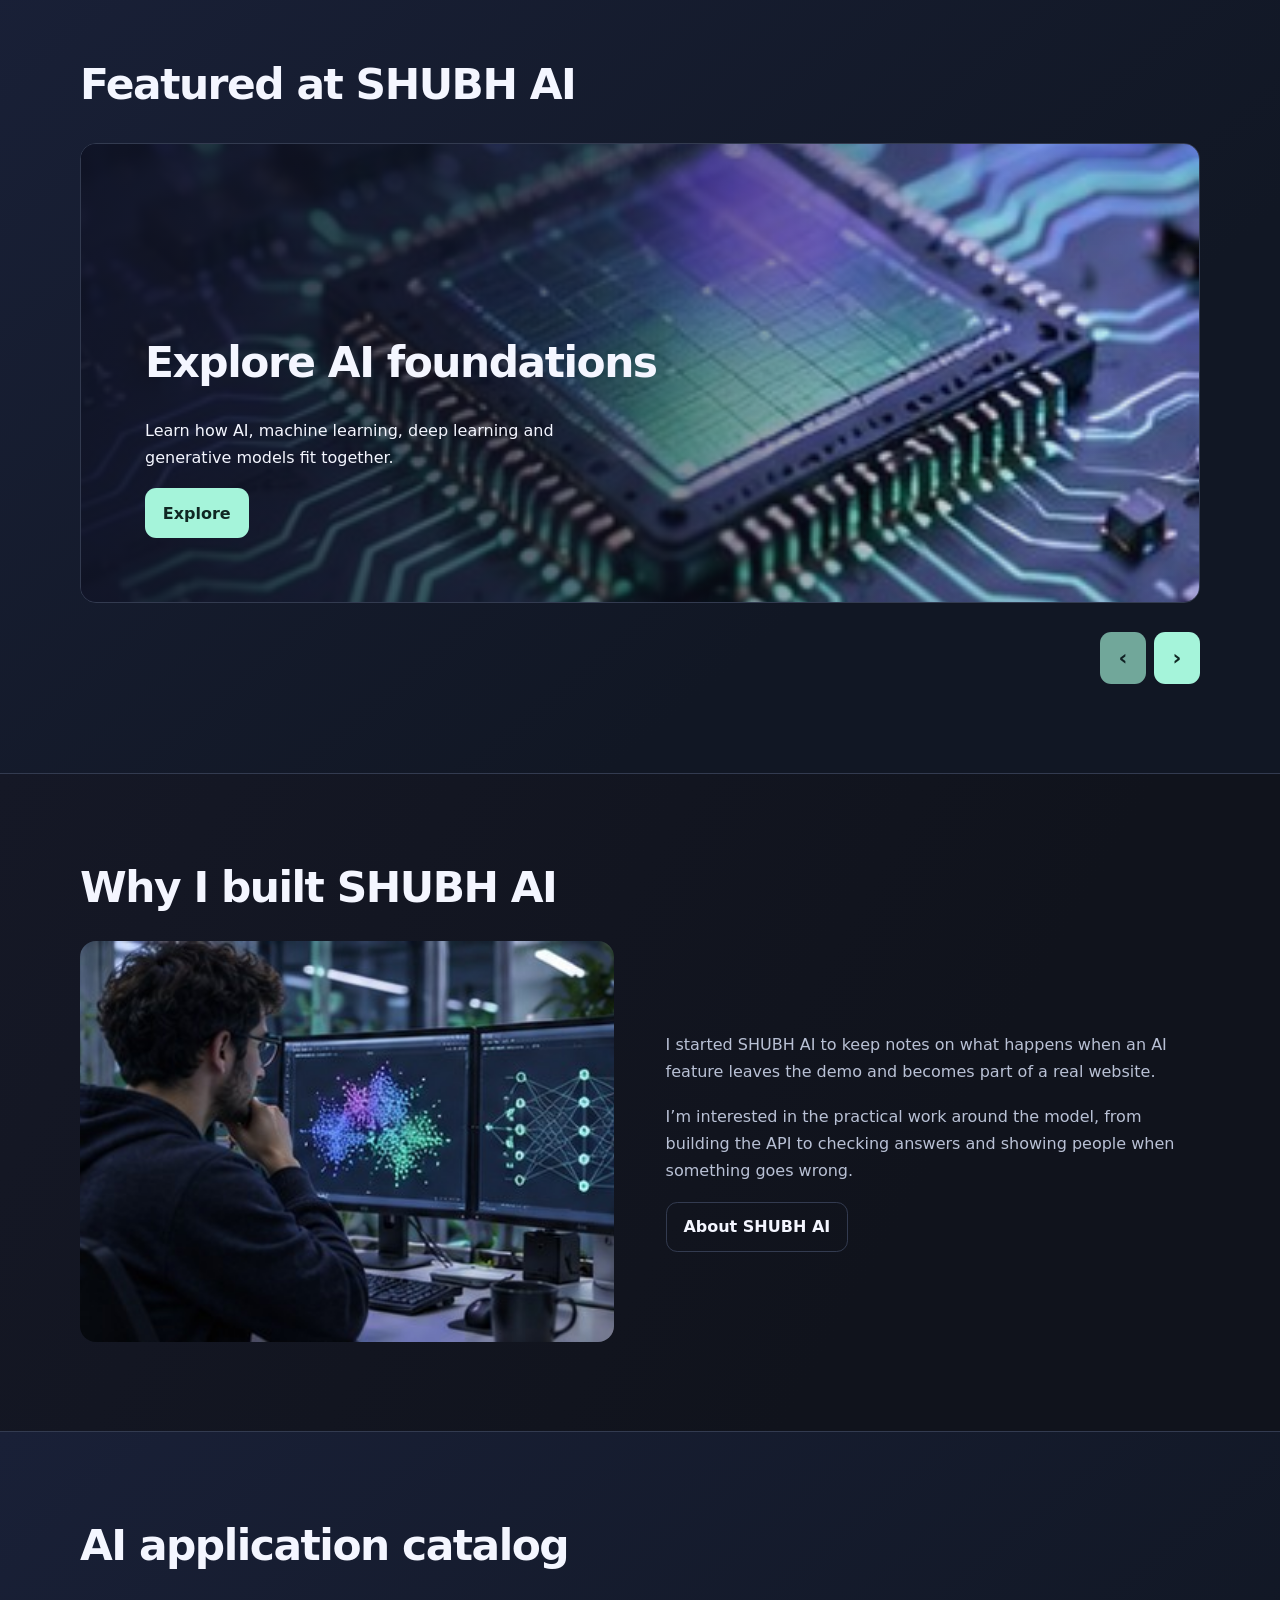
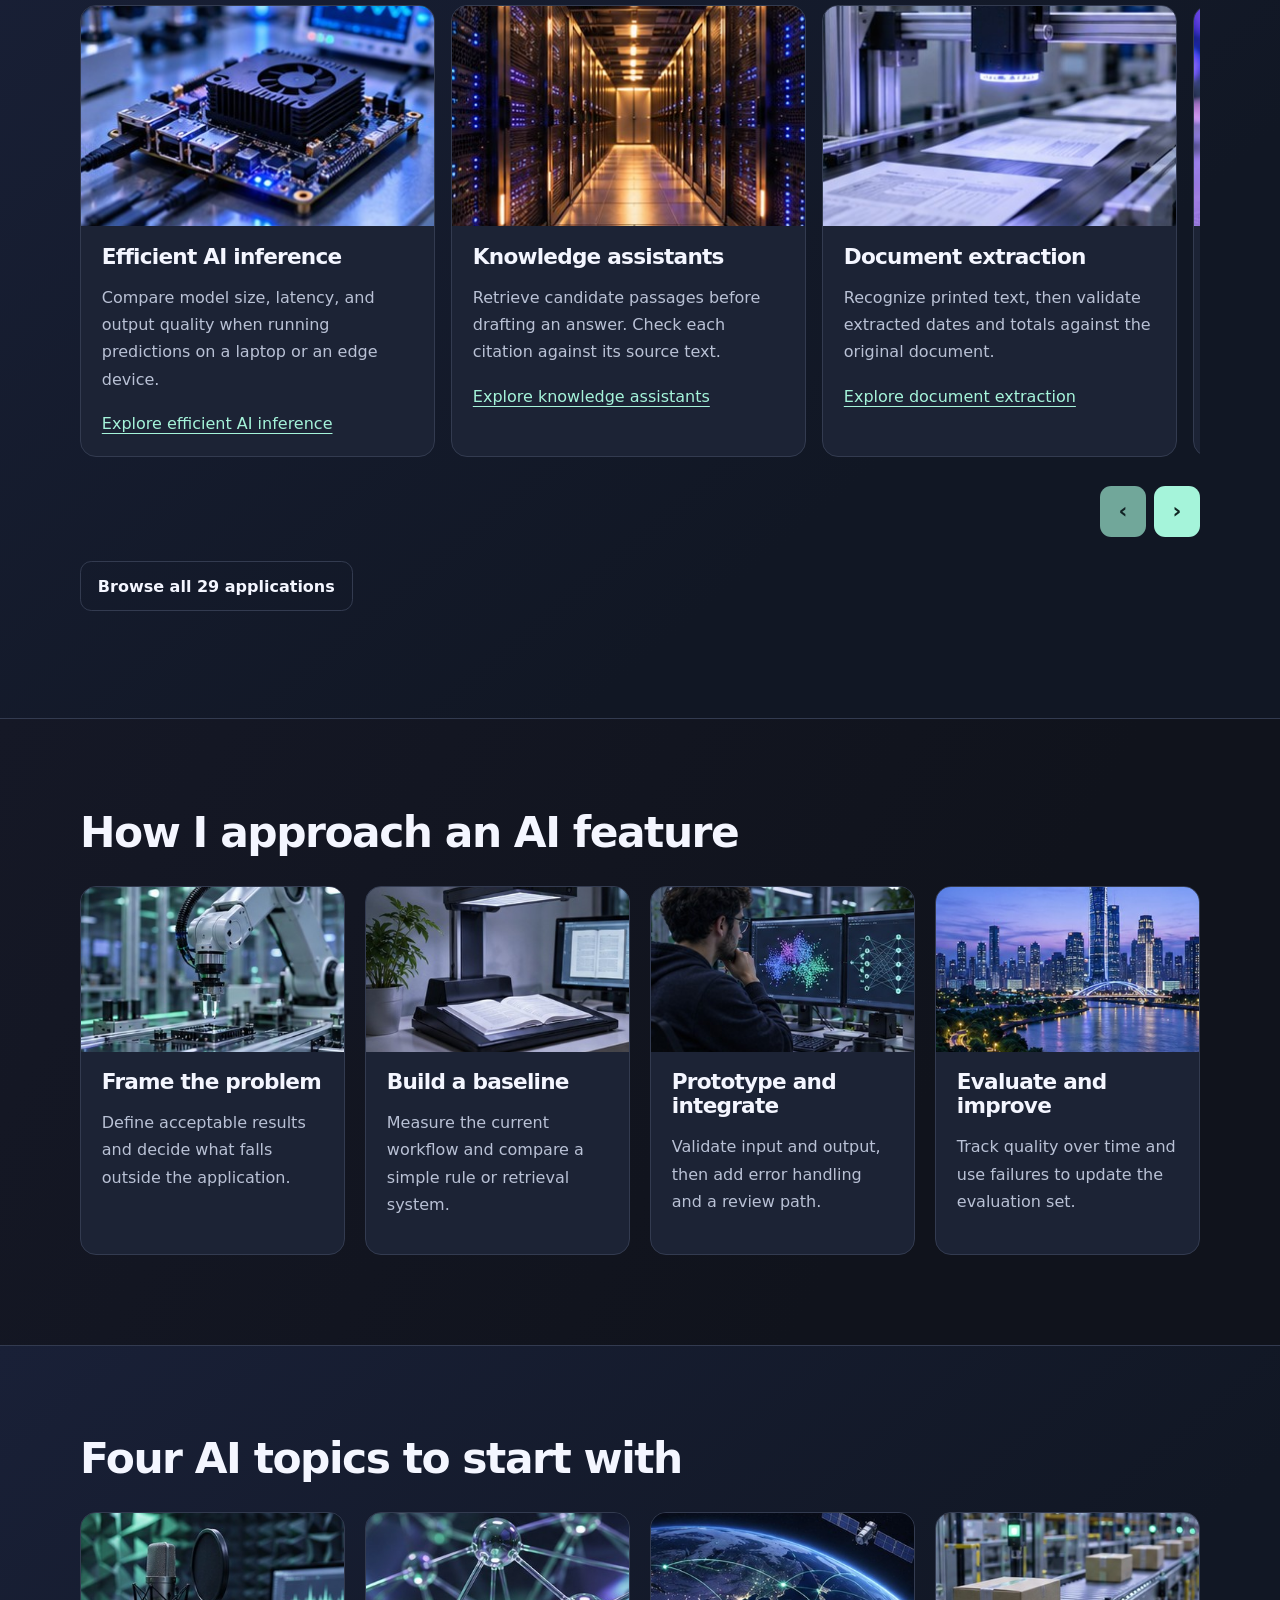
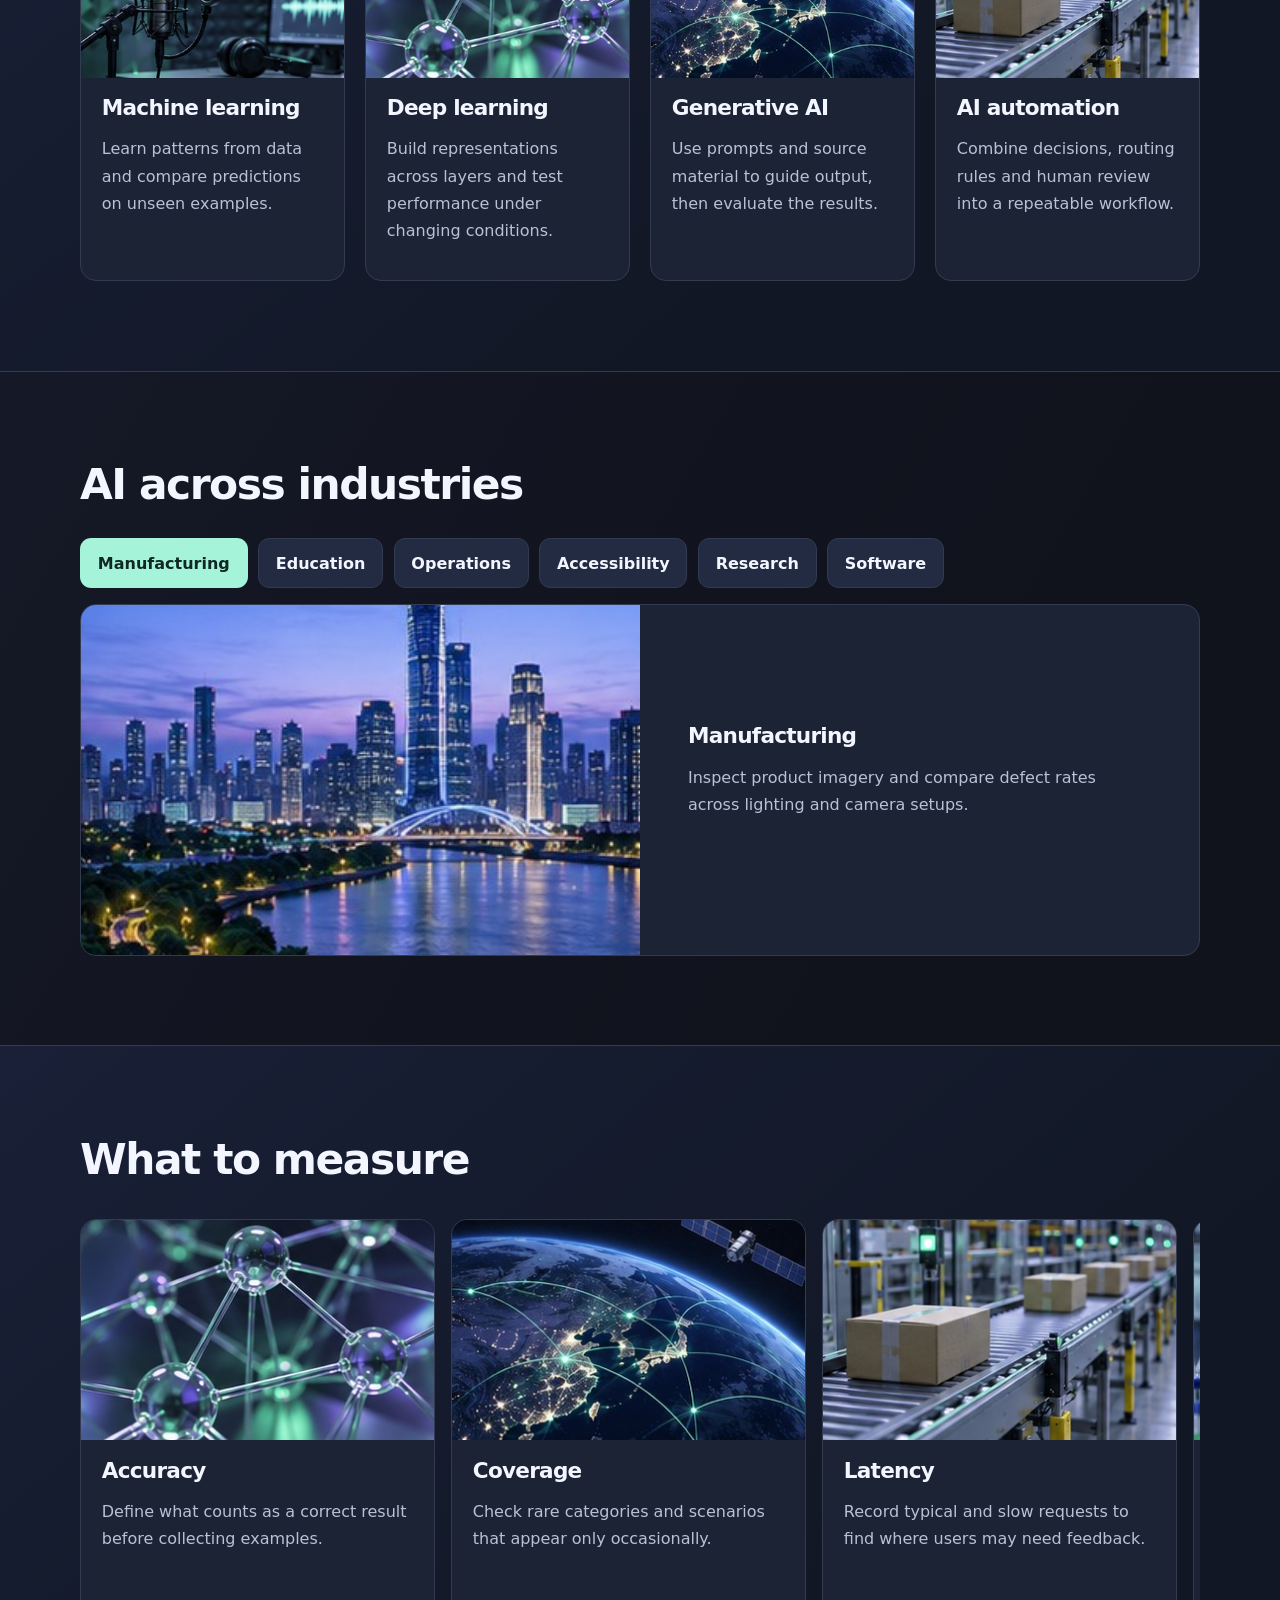
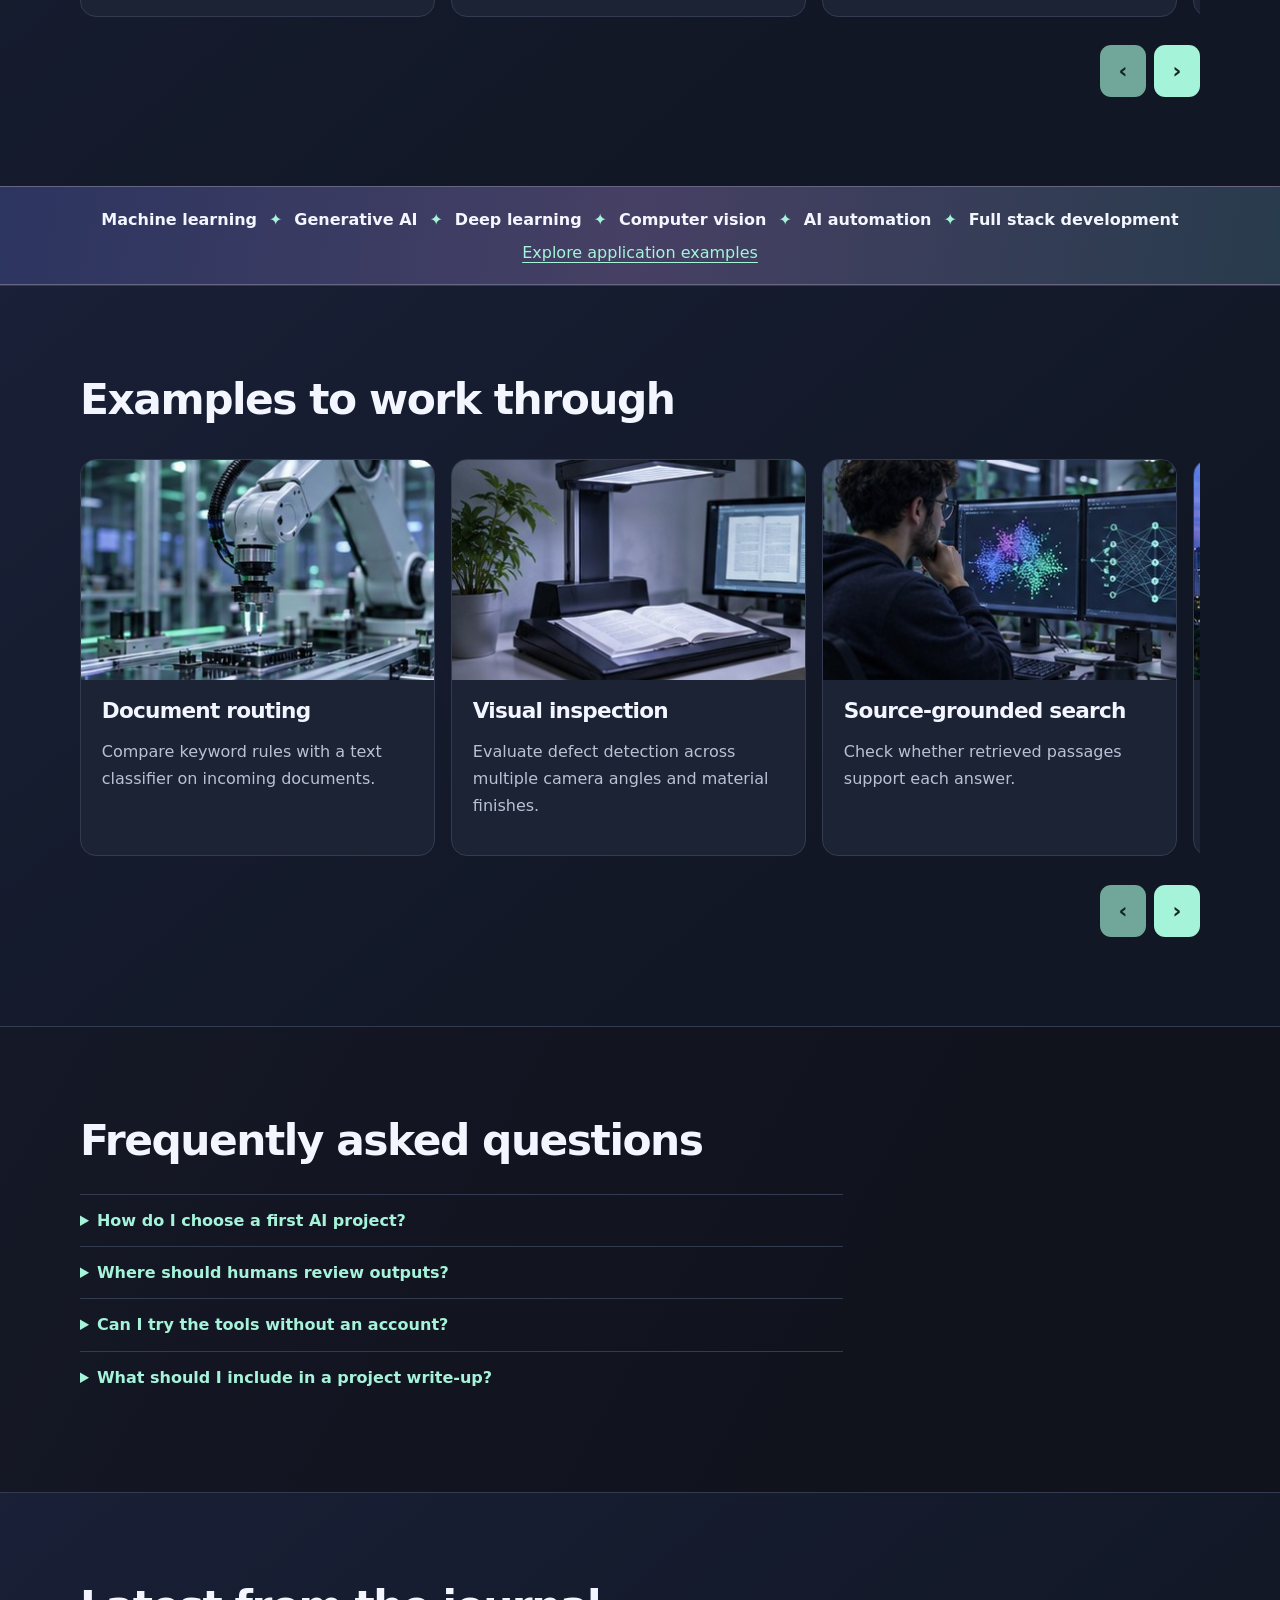
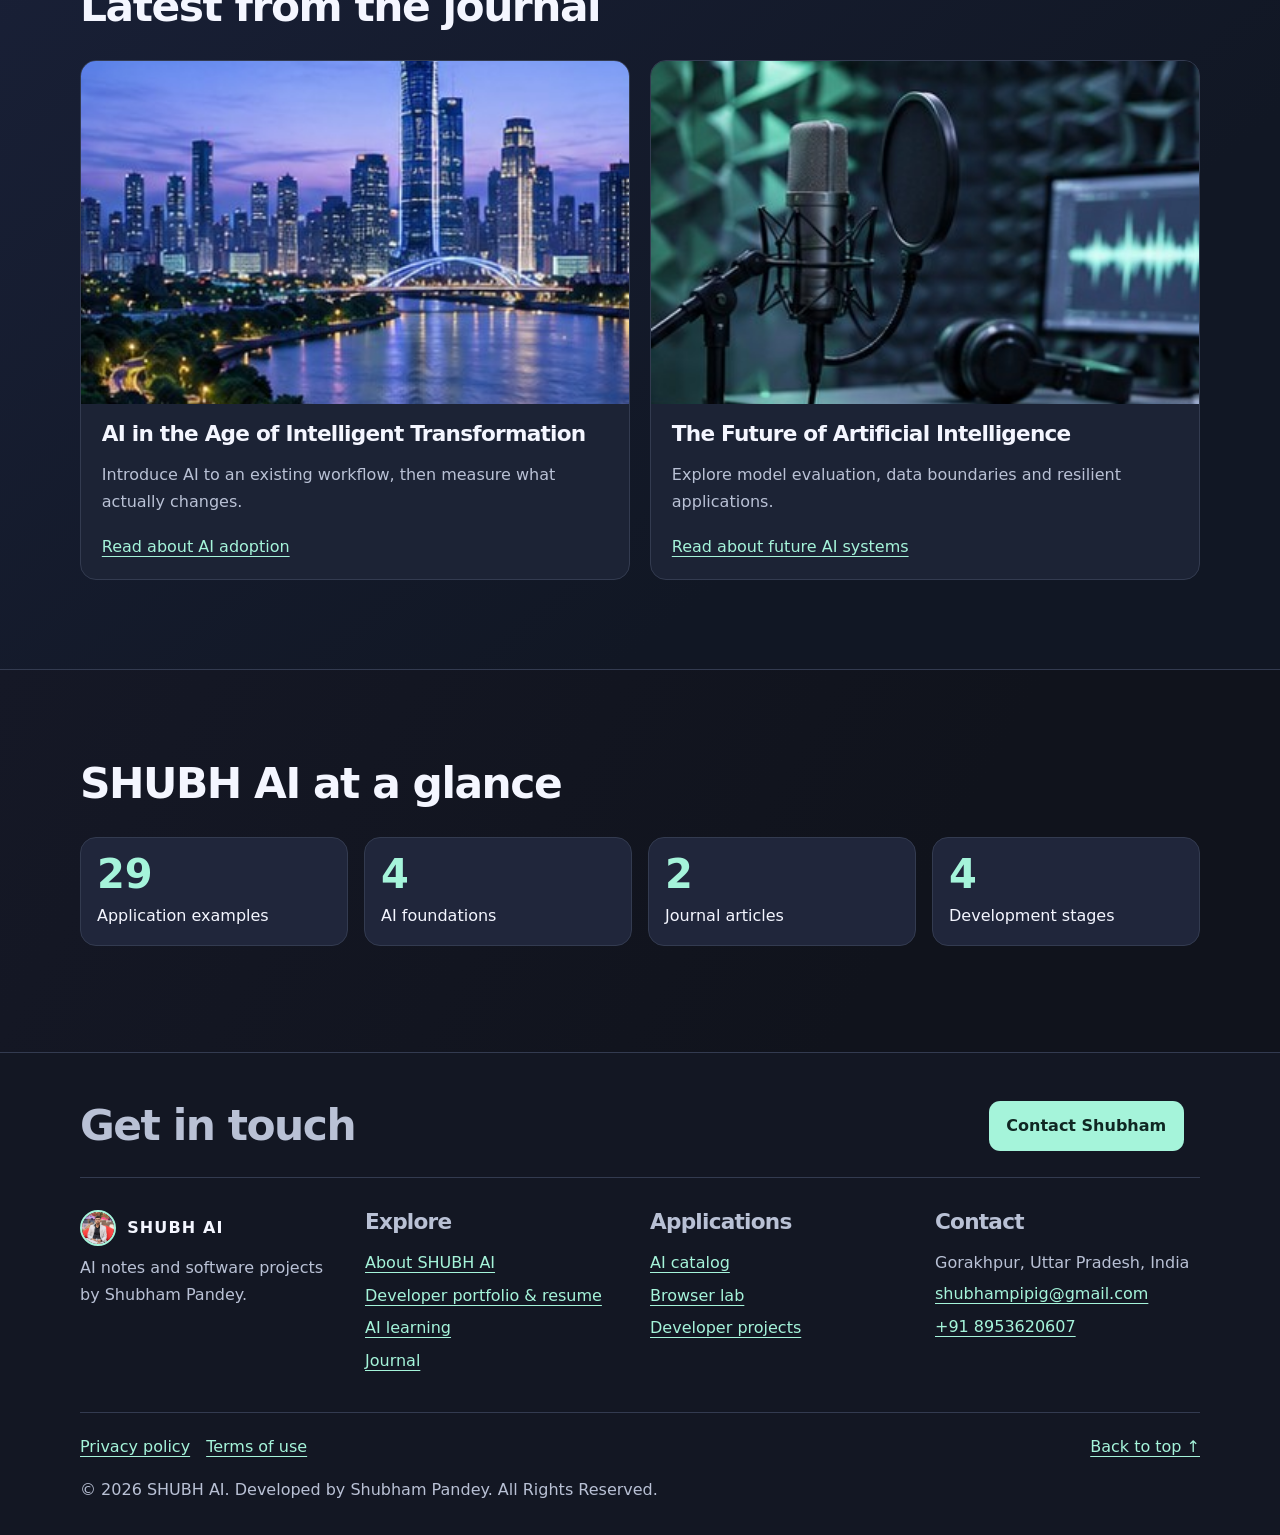
==== commit ad683f19: "Update SHUBH AI contact email" ====
--- a/index.html
+++ b/index.html
@@ -30,7 +30,7 @@
 <div class="footer-grid"><div><a class="brand" href="index.html"><img class="portrait-logo" src="assets/brand-photo.png" width="36" height="36" alt=""> SHUBH AI</a><p>AI notes and software projects by Shubham Pandey.</p></div>
 <div><h3>Explore</h3><a href="about.html">About SHUBH AI</a><a href="portfolio.html">Developer portfolio &amp; resume</a><a href="ai-solutions.html">AI learning</a><a href="blog.html">Journal</a></div>
 <div><h3>Applications</h3><a href="ai-solutions.html#catalog">AI catalog</a><a href="ai-solutions.html#tools">Browser lab</a><a href="about.html#projects">Developer projects</a></div>
-<div><h3>Contact</h3><p>Gorakhpur, Uttar Pradesh, India</p><a href="mailto:shubhamgkpp@gmail.com">shubhamgkpp@gmail.com</a><a href="tel:+918953620607">+91 8953620607</a></div></div>
+<div><h3>Contact</h3><p>Gorakhpur, Uttar Pradesh, India</p><a href="mailto:shubhampipig@gmail.com">shubhampipig@gmail.com</a><a href="tel:+918953620607">+91 8953620607</a></div></div>
 <div class="footer-bottom"><a class="back-top" href="#top">Back to top ↑</a><a href="privacy-policy.html">Privacy policy</a><a href="term-services.html">Terms of use</a><p>© 2026 SHUBH AI. Developed by Shubham Pandey. All Rights Reserved.</p></div></div></footer><button type="button" class="chat-launch" aria-controls="learning-chat" aria-expanded="false" hidden>Site help</button>
 <section class="chat-panel" id="learning-chat" aria-labelledby="chat-title" hidden>
 <div class="chat-heading"><h2 id="chat-title">Site help</h2><button type="button" data-chat-close aria-label="Close chat">×</button></div>
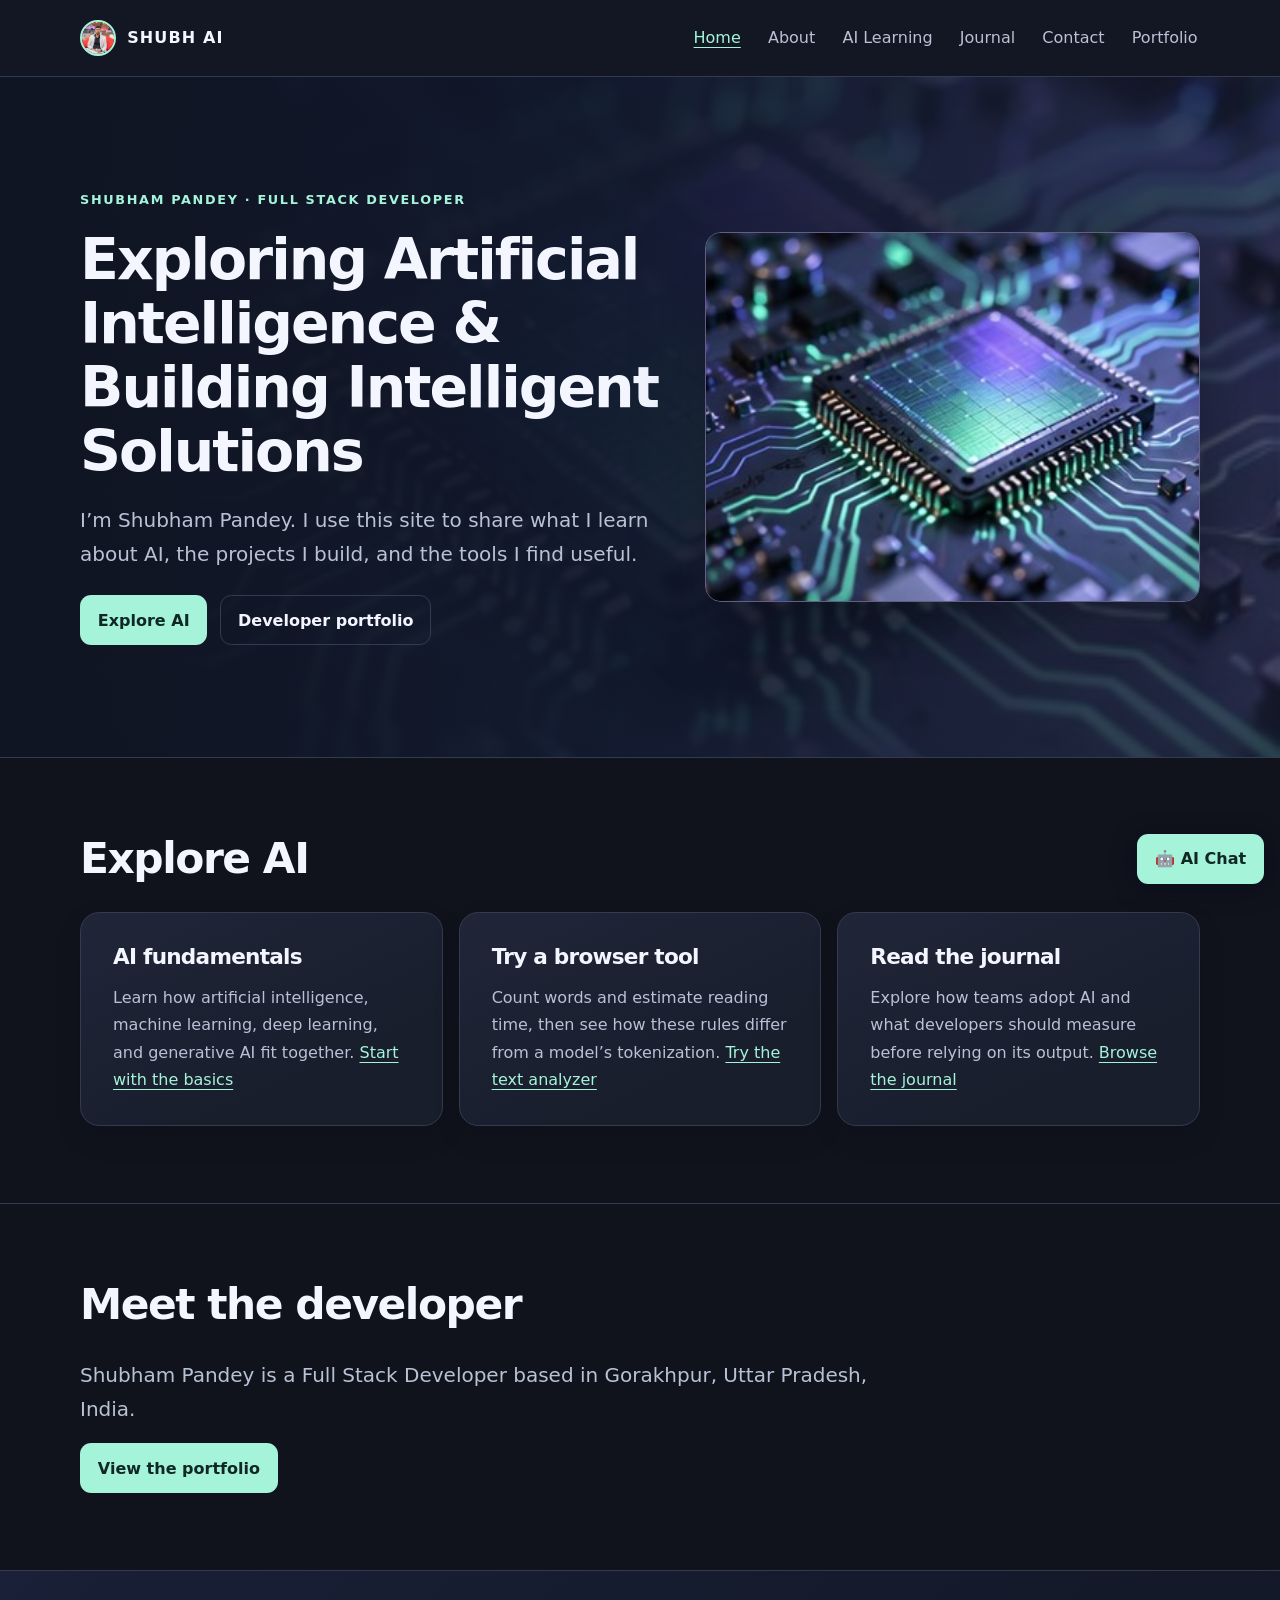
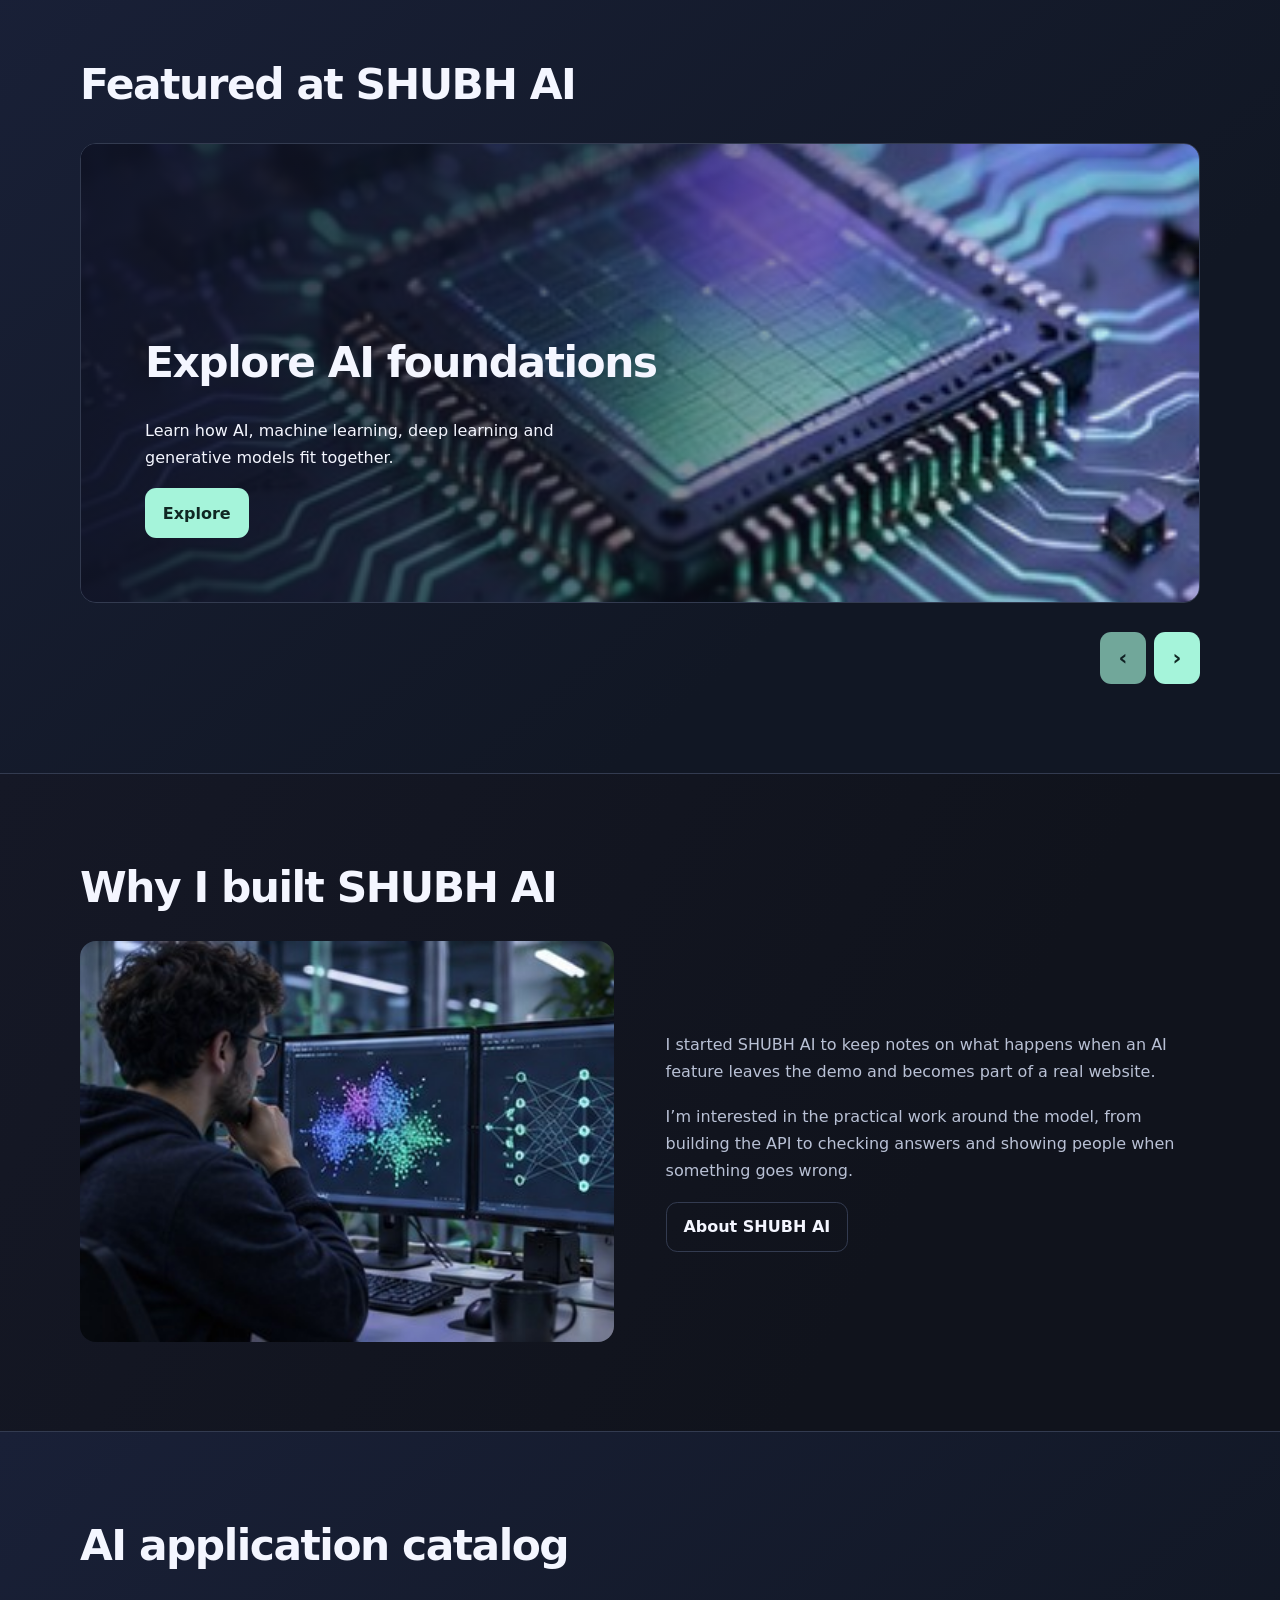
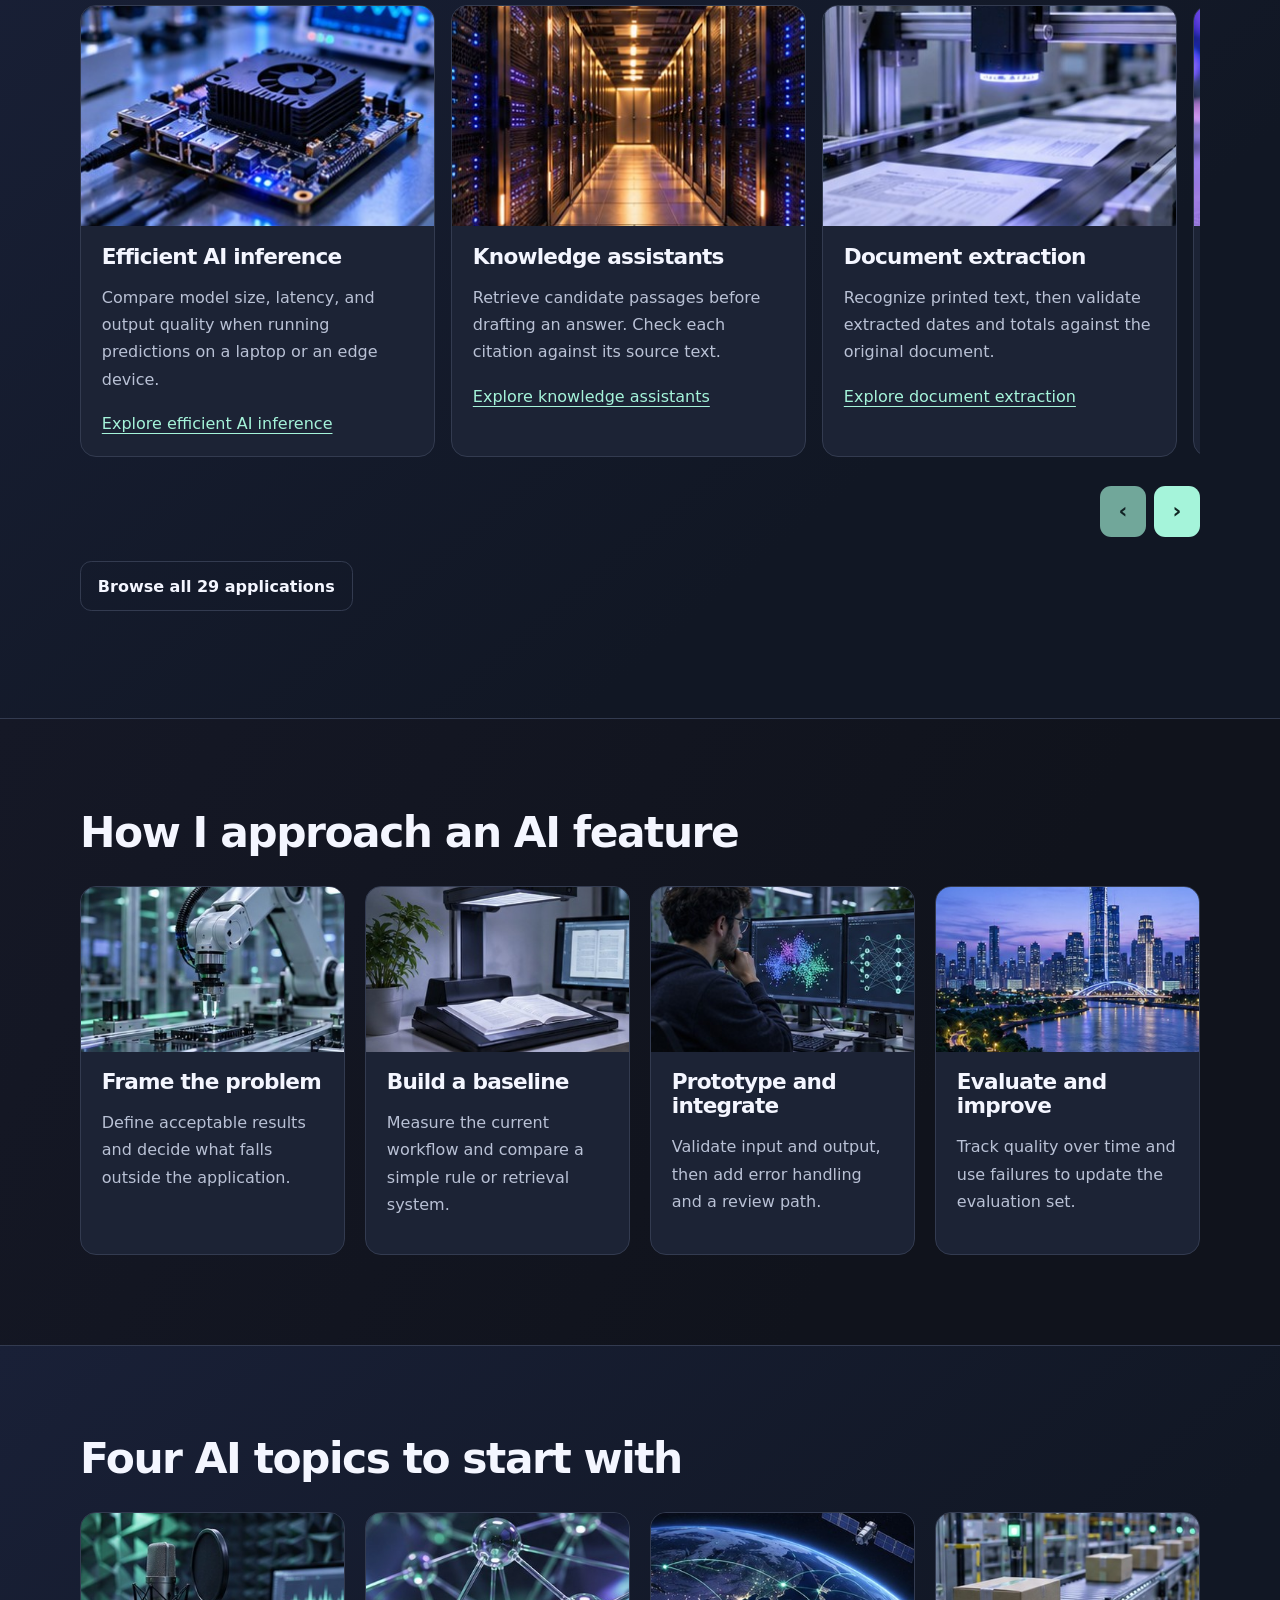
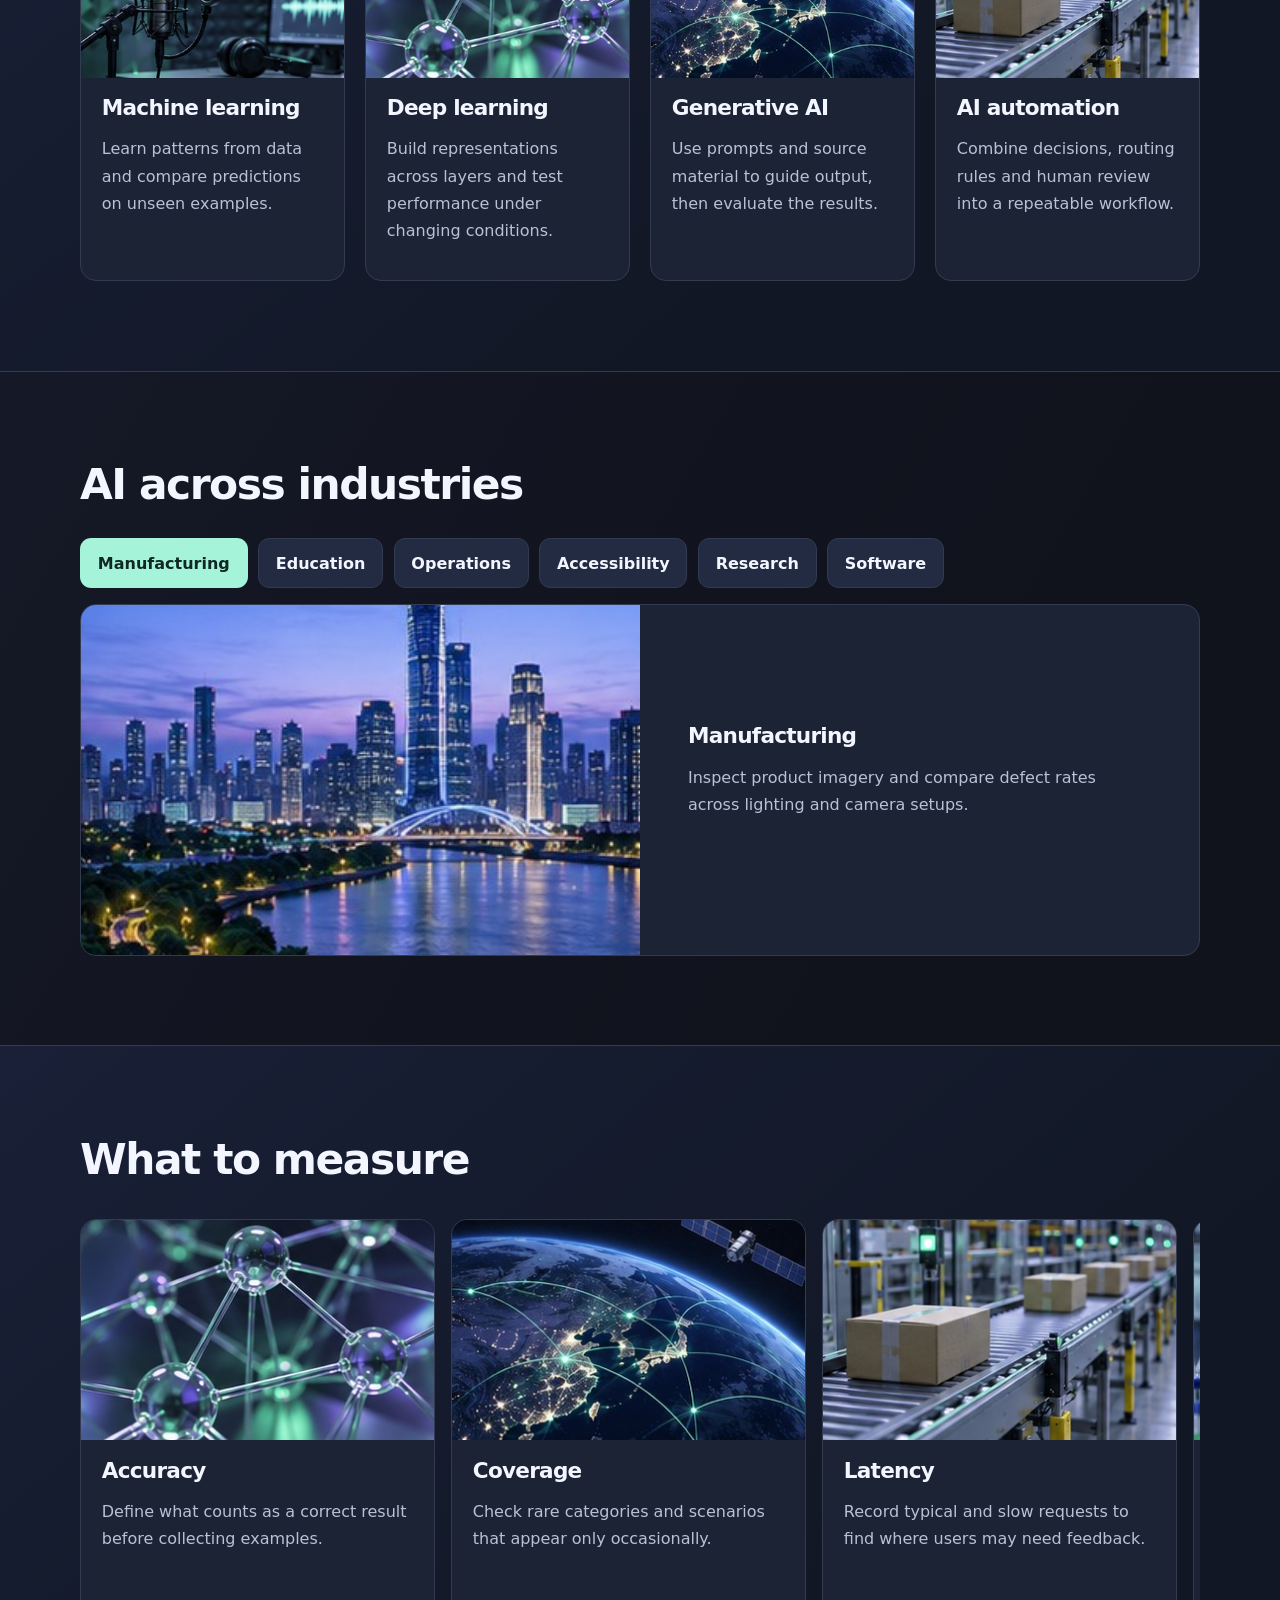
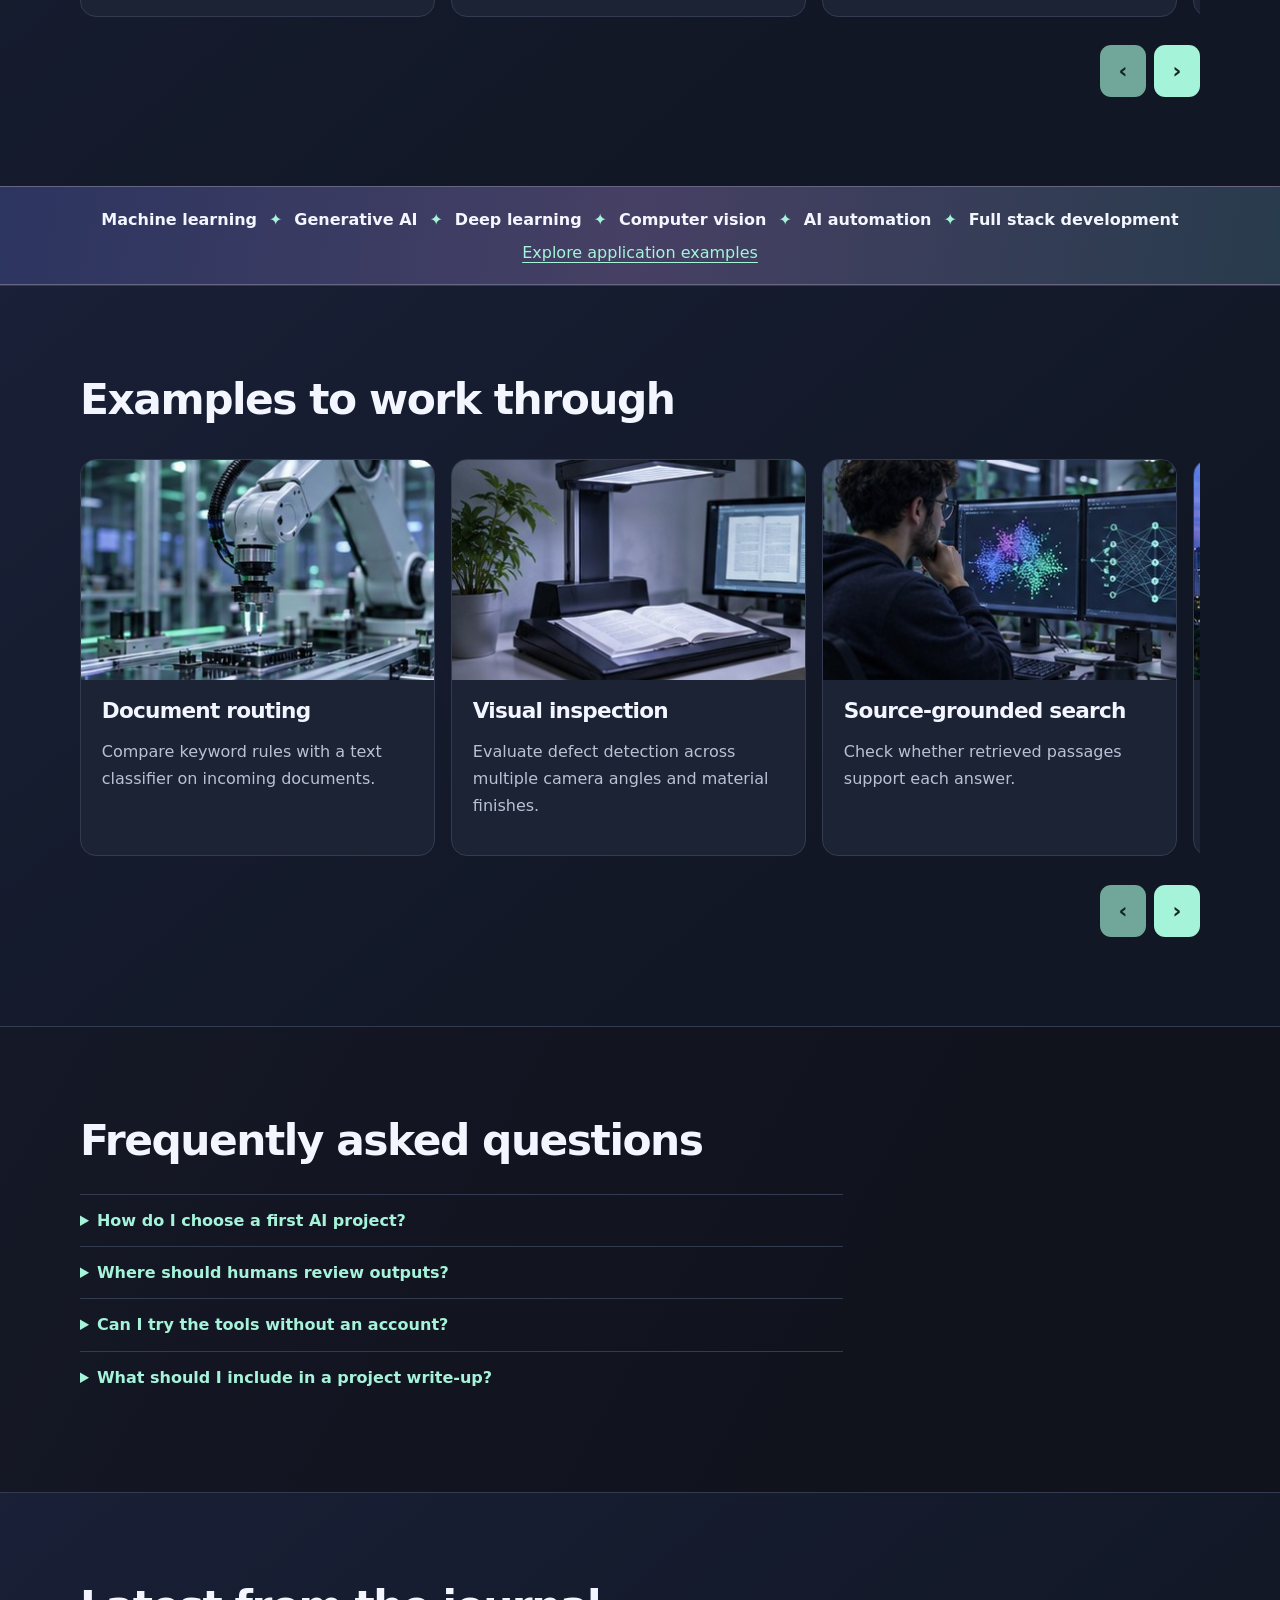
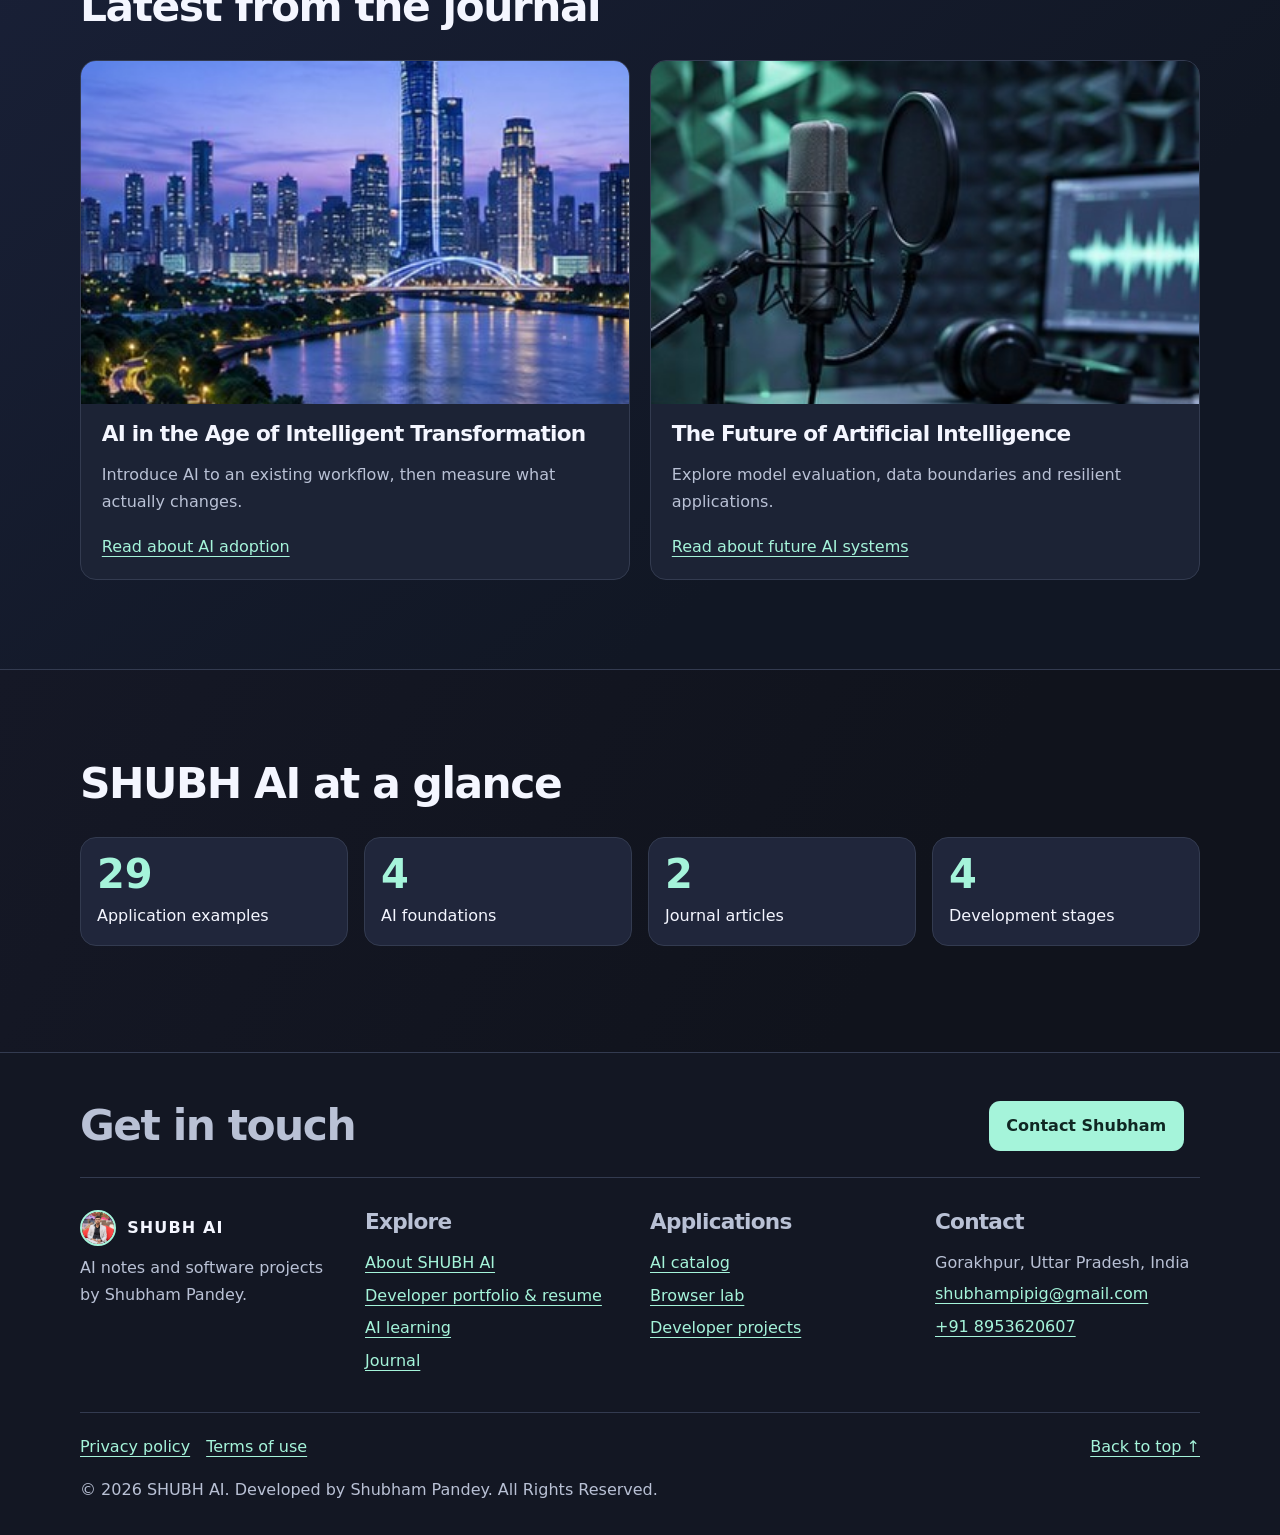
==== commit e580ed60: "Give site chat a robot emoji label" ====
--- a/index.html
+++ b/index.html
@@ -31,9 +31,9 @@
 <div><h3>Explore</h3><a href="about.html">About SHUBH AI</a><a href="portfolio.html">Developer portfolio &amp; resume</a><a href="ai-solutions.html">AI learning</a><a href="blog.html">Journal</a></div>
 <div><h3>Applications</h3><a href="ai-solutions.html#catalog">AI catalog</a><a href="ai-solutions.html#tools">Browser lab</a><a href="about.html#projects">Developer projects</a></div>
 <div><h3>Contact</h3><p>Gorakhpur, Uttar Pradesh, India</p><a href="mailto:shubhampipig@gmail.com">shubhampipig@gmail.com</a><a href="tel:+918953620607">+91 8953620607</a></div></div>
-<div class="footer-bottom"><a class="back-top" href="#top">Back to top ↑</a><a href="privacy-policy.html">Privacy policy</a><a href="term-services.html">Terms of use</a><p>© 2026 SHUBH AI. Developed by Shubham Pandey. All Rights Reserved.</p></div></div></footer><button type="button" class="chat-launch" aria-controls="learning-chat" aria-expanded="false" hidden>Site help</button>
+<div class="footer-bottom"><a class="back-top" href="#top">Back to top ↑</a><a href="privacy-policy.html">Privacy policy</a><a href="term-services.html">Terms of use</a><p>© 2026 SHUBH AI. Developed by Shubham Pandey. All Rights Reserved.</p></div></div></footer><button type="button" class="chat-launch" aria-controls="learning-chat" aria-expanded="false" hidden><span aria-hidden="true">&#129302;</span> AI Chat</button>
 <section class="chat-panel" id="learning-chat" aria-labelledby="chat-title" hidden>
-<div class="chat-heading"><h2 id="chat-title">Site help</h2><button type="button" data-chat-close aria-label="Close chat">×</button></div>
+<div class="chat-heading"><h2 id="chat-title"><span aria-hidden="true">&#129302;</span> SHUBH AI Chat</h2><button type="button" data-chat-close aria-label="Close chat">×</button></div>
 <p>Looking for my resume, projects, or contact details? Ask here.</p><div class="chat-history" role="log" aria-live="polite"></div>
 <form id="chat-form"><label for="chat-query">Ask about an AI topic</label><input id="chat-query" name="query" required maxlength="180" placeholder="Where can I download your resume?"><button>Send</button></form></section>
 </body>
